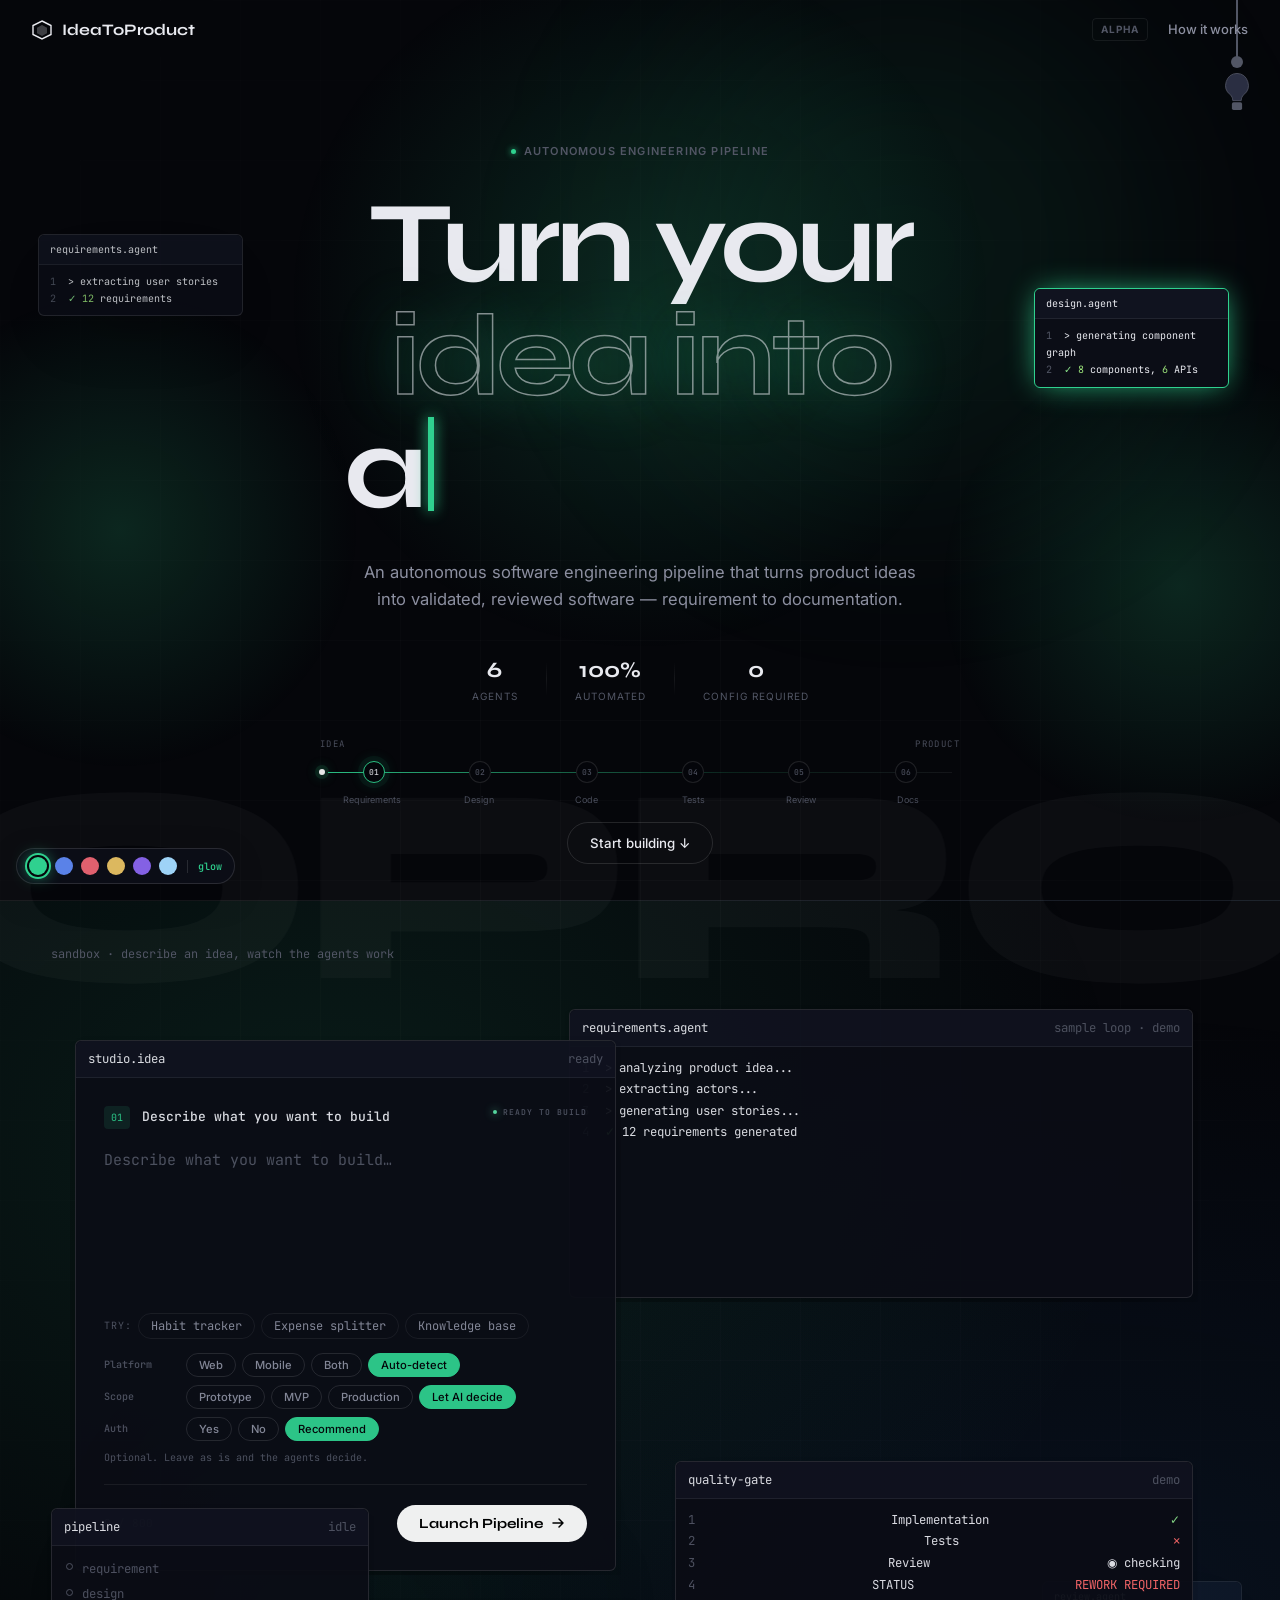
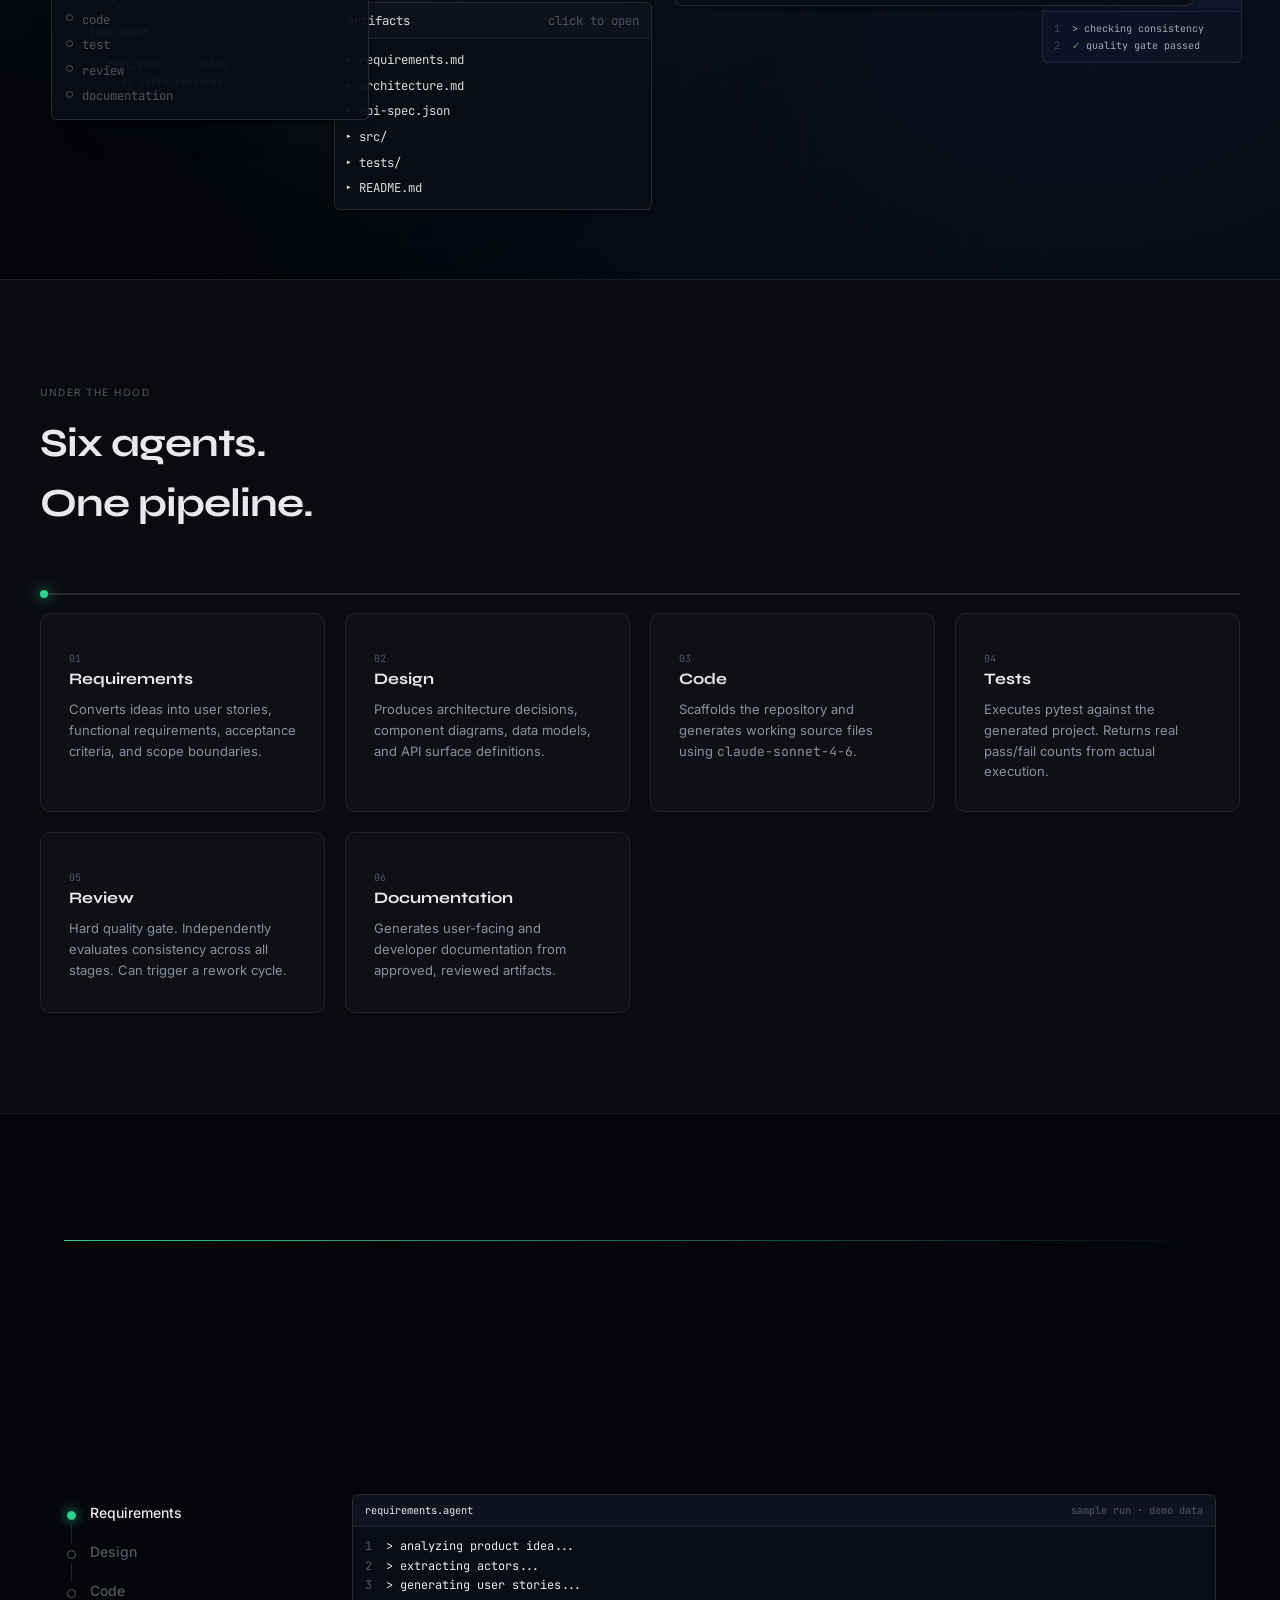
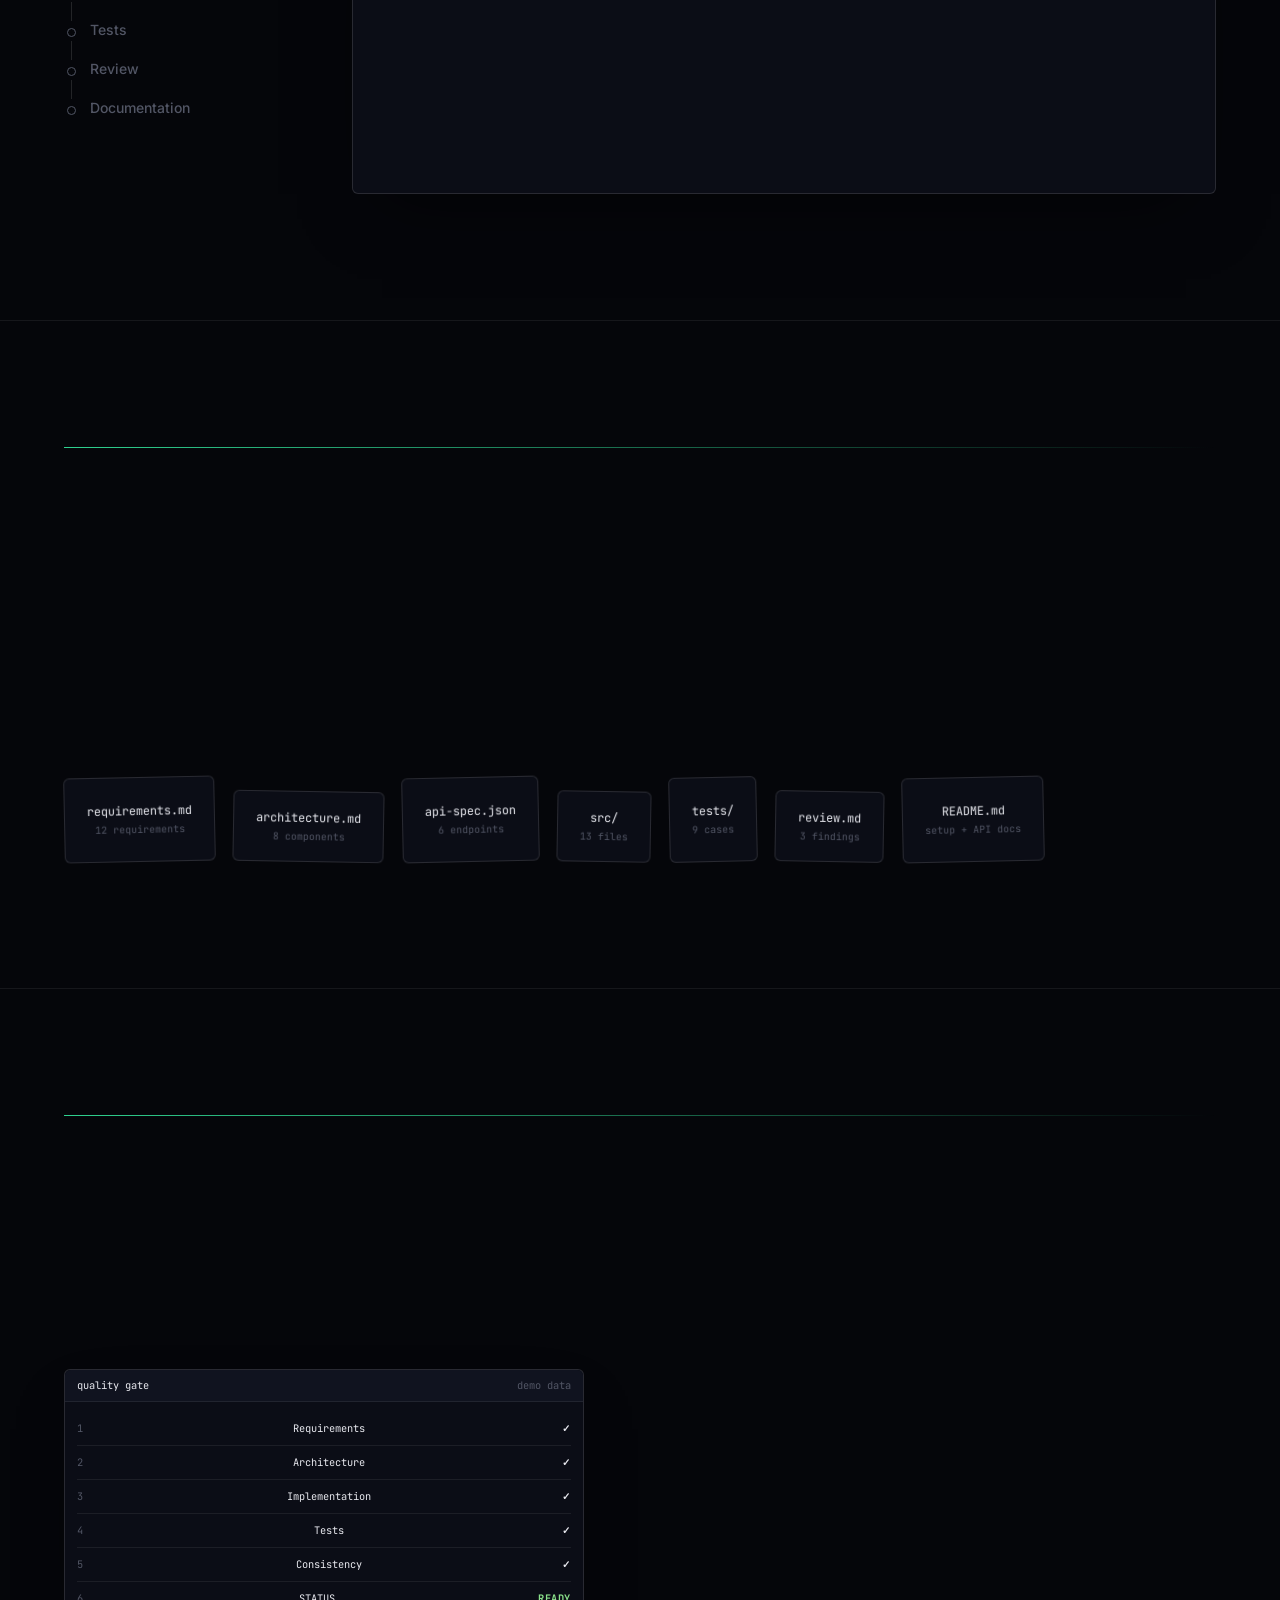
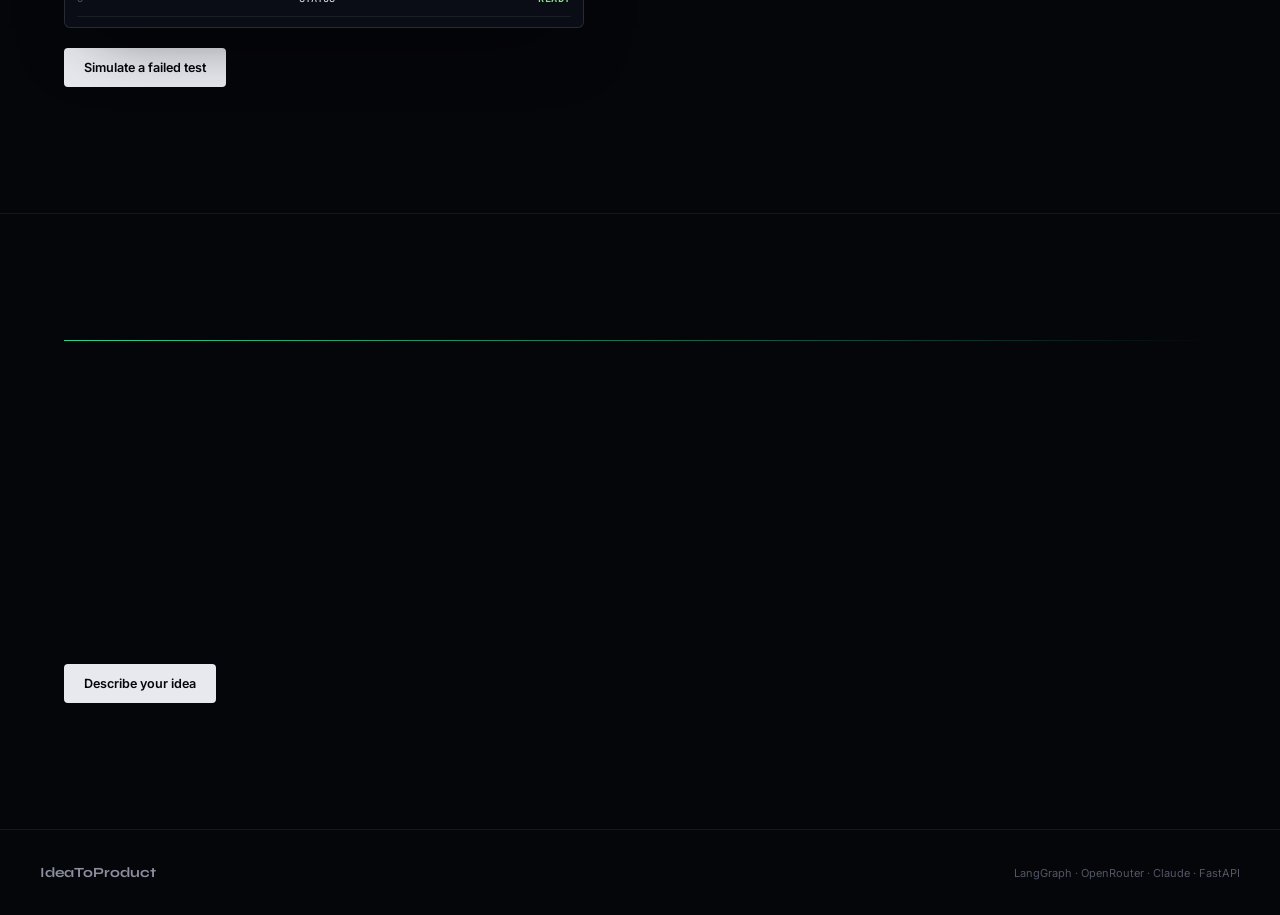
==== frontend/index.html @ 5b60481c "frontend connected with backend . changes in coding,testing agent" ====
<!DOCTYPE html>
<html lang="en">

<head>
  <meta charset="UTF-8" />
  <meta name="viewport" content="width=device-width, initial-scale=1.0" />
  <title>IdeaToProduct — AI Product Studio</title>
  <meta name="description"
    content="An autonomous software engineering pipeline that turns product ideas into validated, reviewed software." />
  <link rel="preconnect" href="https://fonts.googleapis.com" />
  <link rel="preconnect" href="https://fonts.gstatic.com" crossorigin />
  <link
    href="https://fonts.googleapis.com/css2?family=Syne:wght@400;600;700;800&family=Inter:wght@300;400;500;600&family=JetBrains+Mono:wght@400;500&display=swap"
    rel="stylesheet" />
  <link rel="stylesheet" href="style.css" />
  <script>try { document.documentElement.dataset.theme = localStorage.getItem("itp-theme") || "dark" } catch (e) { }</script>
</head>

<body>

  <!-- ═══════════════════════════════════════
     GLOBAL NAV
════════════════════════════════════════ -->
  <nav class="nav" id="mainNav">
    <div class="nav-inner">
      <a href="#" class="nav-logo" id="navLogo">
        <svg class="logo-hex" width="20" height="20" viewBox="0 0 20 20" fill="none">
          <polygon points="10,1 19,5.5 19,14.5 10,19 1,14.5 1,5.5" stroke="currentColor" stroke-width="1.4"
            fill="none" />
          <polygon points="10,5 15,7.8 15,13.2 10,16 5,13.2 5,7.8" fill="currentColor" opacity="0.25" />
        </svg>
        <span>IdeaToProduct</span>
      </a>
      <!-- landing nav -->
      <div class="nav-right" id="navLanding">
        <span class="nav-badge">Alpha</span>
        <a href="#how-it-works" class="nav-link">How it works</a>
      </div>
      <!-- studio nav (shown when in studio) -->
      <div class="nav-right nav-studio hidden" id="navStudio">
        <span class="studio-project-name" id="studioProjectName">—</span>
        <div class="pipeline-status-pill" id="navPipelineStatus">
          <span class="pill-dot"></span>
          <span class="pill-label" id="navPipelineLabel">Initializing</span>
        </div>
        <button class="ghost-btn-sm" onclick="exitStudio()">Exit</button>
      </div>
    </div>
  </nav>

  <!-- ═══════════════════════════════════════
     SCREEN: LANDING
════════════════════════════════════════ -->
  <section id="screenLanding" class="screen screen-landing">
    <div class="landing-bg-grid"></div>
    <div class="fx-ghost" aria-hidden="true">IDEATOPRODUCT</div>
    <div class="landing-orb landing-orb-a"></div>
    <div class="landing-orb landing-orb-b"></div>

    <div class="landing-body">
      <!-- Left -->
      <div class="landing-left" id="landingLeft">
        <p class="landing-eyebrow">
          <span class="eyebrow-dot"></span>
          Autonomous engineering pipeline
        </p>
        <h1 class="landing-heading">
          <span class="lh-line">Turn your</span>
          <span class="lh-line lh-outline">idea into</span>
          <span class="lh-line">a product.</span>
        </h1>
        <p class="landing-sub">An autonomous software engineering pipeline that turns product ideas into validated,
          reviewed software — requirement to documentation.</p>
        <div class="landing-stats">
          <div class="lst"><span class="lst-val">6</span><span class="lst-lbl">Agents</span></div>
          <div class="lst-div"></div>
          <div class="lst"><span class="lst-val">100%</span><span class="lst-lbl">Automated</span></div>
          <div class="lst-div"></div>
          <div class="lst"><span class="lst-val">0</span><span class="lst-lbl">Config required</span></div>
        </div>
        <div class="hero-pipeline" aria-label="Six agent pipeline">
          <div class="hero-pipeline-head"><span>IDEA</span><span>PRODUCT</span></div>
          <div class="hero-pipeline-track">
            <span class="hero-node active">01</span><span class="hero-node">02</span><span
              class="hero-node">03</span><span class="hero-node">04</span><span class="hero-node">05</span><span
              class="hero-node">06</span>
            <span class="hero-signal"></span>
          </div>
          <div class="hero-pipeline-labels">
            <span>Requirements</span><span>Design</span><span>Code</span><span>Tests</span><span>Review</span><span>Docs</span>
          </div>
        </div>
      </div>

      <!-- Right: idea input -->
      <div class="landing-right" id="landingRight">
        <div class="idea-card" id="ideaCard">
          <div class="idea-card-scan"></div>
          <div class="ic-live-state"><span class="ic-live-dot"></span><span>READY TO BUILD</span></div>
          <div class="ic-header">
            <span class="ic-step">01</span>
            <span class="ic-title">Describe what you want to build</span>
          </div>
          <div class="ic-textarea-wrap">
            <textarea id="ideaInput" class="ic-textarea" placeholder="Describe what you want to build…" maxlength="800"
              rows="5"></textarea>
            <div class="ic-underline" id="icUnderline"></div>
          </div>
          <div class="ic-examples">
            <span class="ic-ex-label">Try:</span>
            <button class="ic-chip" onclick="fillIdea(this)"
              data-idea="A minimalist habit tracker where users set daily goals, check them off, and build streaks. Reset at midnight, weekly email summary on Sunday.">Habit
              tracker</button>
            <button class="ic-chip" onclick="fillIdea(this)"
              data-idea="An expense splitter for groups of friends. Log shared expenses, split by equal share or percentage, track who owes what, and settle debts.">Expense
              splitter</button>
            <button class="ic-chip" onclick="fillIdea(this)"
              data-idea="A team knowledge base with markdown editing, tag-based search, version history, and export to PDF. No login required for read access.">Knowledge
              base</button>
          </div>
          <!-- Interpreting panel (shown while typing) -->
          <div class="ic-interpret" id="icInterpret" style="display:none">
            <div class="ici-label">Interpreting idea</div>
            <div class="ici-rows">
              <div class="ici-row"><span class="ici-key">Product type</span><span class="ici-val" id="iciType">—</span>
              </div>
              <div class="ici-row"><span class="ici-key">Core workflow</span><span class="ici-val"
                  id="iciWorkflow">—</span></div>
              <div class="ici-row"><span class="ici-key">Features detected</span><span class="ici-val"
                  id="iciFeatures">—</span></div>
            </div>
          </div>
          <div class="ic-footer">
            <span class="ic-char-count"><span id="charCount">0</span><span class="ic-char-max"> / 800</span></span>
            <button class="cta-btn" id="launchBtn" onclick="launchPipeline()">
              <span id="launchBtnLabel">Launch Pipeline</span>
              <svg width="14" height="14" viewBox="0 0 14 14" fill="none">
                <path d="M2 7h10M8 3l4 4-4 4" stroke="currentColor" stroke-width="1.5" stroke-linecap="round"
                  stroke-linejoin="round" />
              </svg>
            </button>
          </div>
        </div>
      </div>
    </div>
  </section>

  <!-- ═══════════════════════════════════════
     SCREEN: STUDIO (workspace)
════════════════════════════════════════ -->
  <section id="screenStudio" class="screen screen-studio hidden">

    <!-- Sidebar -->
    <aside class="studio-sidebar" id="studioSidebar">

      <!-- Project -->
      <div class="sb-project">
        <div class="sb-proj-name" id="sbProjName">—</div>
        <div class="sb-proj-status" id="sbProjStatus">
          <span class="status-dot" id="sbStatusDot"></span>
          <span id="sbStatusLabel">Initializing</span>
        </div>
      </div>

      <!-- Pipeline stage list -->
      <div class="sb-section-label">Pipeline</div>
      <nav class="sb-nav" id="sbNav">
        <button class="sb-item active" data-view="overview" onclick="switchView('overview')">
          <svg class="sb-icon" viewBox="0 0 16 16" fill="none">
            <rect x="2" y="2" width="5" height="5" rx="1" stroke="currentColor" stroke-width="1.2" />
            <rect x="9" y="2" width="5" height="5" rx="1" stroke="currentColor" stroke-width="1.2" />
            <rect x="2" y="9" width="5" height="5" rx="1" stroke="currentColor" stroke-width="1.2" />
            <rect x="9" y="9" width="5" height="5" rx="1" stroke="currentColor" stroke-width="1.2" />
          </svg>
          Overview
        </button>
        <div class="sb-pipeline-stages" id="sbPipelineStages">
          <!-- Injected by JS -->
        </div>
      </nav>

      <div class="sb-section-label">Project</div>
      <nav class="sb-nav">
        <button class="sb-item" data-view="artifacts" onclick="switchView('artifacts')">
          <svg class="sb-icon" viewBox="0 0 16 16" fill="none">
            <path d="M3 2h7l4 4v9H3V2z" stroke="currentColor" stroke-width="1.2" />
            <path d="M10 2v4h4" stroke="currentColor" stroke-width="1.2" stroke-linecap="round" />
          </svg>
          Artifacts
        </button>
        <button class="sb-item" data-view="memory" onclick="switchView('memory')">
          <svg class="sb-icon" viewBox="0 0 16 16" fill="none">
            <circle cx="8" cy="8" r="6" stroke="currentColor" stroke-width="1.2" />
            <path d="M8 5v3.5l2.5 2.5" stroke="currentColor" stroke-width="1.2" stroke-linecap="round" />
          </svg>
          Memory
        </button>
      </nav>

      <!-- Activity -->
      <div class="sb-section-label sb-activity-label">
        Activity
        <span class="sb-activity-count" id="sbActivityCount">0</span>
      </div>
      <div class="sb-activity-feed" id="sbActivityFeed">
        <!-- Injected by JS -->
      </div>
    </aside>

    <!-- Main content -->
    <main class="studio-main" id="studioMain">
      <!-- Views injected by JS -->
      <div id="view-overview" class="studio-view"></div>
      <div id="view-requirement" class="studio-view hidden"></div>
      <div id="view-design" class="studio-view hidden"></div>
      <div id="view-code" class="studio-view hidden"></div>
      <div id="view-test" class="studio-view hidden"></div>
      <div id="view-review" class="studio-view hidden"></div>
      <div id="view-documentation" class="studio-view hidden"></div>
      <div id="view-artifacts" class="studio-view hidden"></div>
      <div id="view-memory" class="studio-view hidden"></div>
    </main>
  </section>

  <!-- ═══════════════════════════════════════
     SECTION: HOW IT WORKS
════════════════════════════════════════ -->
  <section class="hiw-section" id="how-it-works">
    <div class="hiw-inner">
      <div class="hiw-hd">
        <span class="hiw-eyebrow">Under the hood</span>
        <h2 class="hiw-title">Six agents.<br>One pipeline.</h2>
      </div>
      <div class="hiw-grid">
        <div class="hiw-card" data-agent="requirements">
          <span class="hiw-num">01</span>
          <h3>Requirements</h3>
          <p class="hiw-default">Converts ideas into user stories, functional requirements, acceptance criteria, and
            scope boundaries.</p>
          <div class="hiw-detail">
            <div class="hiw-ipo"><span class="ipo-tag in">INPUT</span><span>Raw product idea</span></div>
            <div class="hiw-ipo"><span class="ipo-tag proc">PROCESS</span><span>User stories · Scope · Acceptance
                criteria</span></div>
            <div class="hiw-ipo"><span class="ipo-tag out">OUTPUT</span><span>Requirements artifact</span></div>
          </div>
        </div>
        <div class="hiw-card" data-agent="design">
          <span class="hiw-num">02</span>
          <h3>Design</h3>
          <p class="hiw-default">Produces architecture decisions, component diagrams, data models, and API surface
            definitions.</p>
          <div class="hiw-detail">
            <div class="hiw-ipo"><span class="ipo-tag in">INPUT</span><span>Requirements</span></div>
            <div class="hiw-ipo"><span class="ipo-tag proc">PROCESS</span><span>Architecture · Components · APIs · Data
                models</span></div>
            <div class="hiw-ipo"><span class="ipo-tag out">OUTPUT</span><span>Design artifact</span></div>
          </div>
        </div>
        <div class="hiw-card" data-agent="code">
          <span class="hiw-num">03</span>
          <h3>Code</h3>
          <p class="hiw-default">Scaffolds the repository and generates working source files using <span
              class="mono">claude-sonnet-4-6</span>.</p>
          <div class="hiw-detail">
            <div class="hiw-ipo"><span class="ipo-tag in">INPUT</span><span>Design artifact</span></div>
            <div class="hiw-ipo"><span class="ipo-tag proc">PROCESS</span><span>Repository scaffold · Source files ·
                Dependencies</span></div>
            <div class="hiw-ipo"><span class="ipo-tag out">OUTPUT</span><span>Working project on disk</span></div>
          </div>
        </div>
        <div class="hiw-card" data-agent="tests">
          <span class="hiw-num">04</span>
          <h3>Tests</h3>
          <p class="hiw-default">Executes pytest against the generated project. Returns real pass/fail counts from
            actual execution.</p>
          <div class="hiw-detail">
            <div class="hiw-ipo"><span class="ipo-tag in">INPUT</span><span>Generated project</span></div>
            <div class="hiw-ipo"><span class="ipo-tag proc">PROCESS</span><span>pytest execution · Coverage · Error
                capture</span></div>
            <div class="hiw-ipo"><span class="ipo-tag out">OUTPUT</span><span>Pass / Fail / Error counts</span></div>
          </div>
        </div>
        <div class="hiw-card" data-agent="review">
          <span class="hiw-num">05</span>
          <h3>Review</h3>
          <p class="hiw-default">Hard quality gate. Independently evaluates consistency across all stages. Can trigger a
            rework cycle.</p>
          <div class="hiw-detail">
            <div class="hiw-ipo"><span class="ipo-tag in">INPUT</span><span>All prior artifacts</span></div>
            <div class="hiw-ipo"><span class="ipo-tag proc">PROCESS</span><span>Cross-stage consistency · Security ·
                Quality</span></div>
            <div class="hiw-ipo"><span class="ipo-tag out">OUTPUT</span><span>Approved or rework required</span></div>
          </div>
        </div>
        <div class="hiw-card" data-agent="docs">
          <span class="hiw-num">06</span>
          <h3>Documentation</h3>
          <p class="hiw-default">Generates user-facing and developer documentation from approved, reviewed artifacts.
          </p>
          <div class="hiw-detail">
            <div class="hiw-ipo"><span class="ipo-tag in">INPUT</span><span>Approved artifacts</span></div>
            <div class="hiw-ipo"><span class="ipo-tag proc">PROCESS</span><span>README · API docs · Architecture ·
                Setup</span></div>
            <div class="hiw-ipo"><span class="ipo-tag out">OUTPUT</span><span>Documentation artifact</span></div>
          </div>
        </div>
      </div>
    </div>
  </section>

  <!-- FOOTER -->
  <footer class="site-footer">
    <div class="footer-inner">
      <span class="footer-logo">IdeaToProduct</span>
      <span class="footer-credits">LangGraph · OpenRouter · Claude · FastAPI</span>
    </div>
  </footer>

  <!-- Clarification overlay -->
  <div class="overlay hidden" id="clarifyOverlay">
    <div class="clarify-modal">
      <div class="cm-badge">
        <svg width="12" height="12" viewBox="0 0 12 12" fill="none">
          <circle cx="6" cy="6" r="5" stroke="currentColor" stroke-width="1.2" />
          <path d="M6 3.5v3M6 8v.5" stroke="currentColor" stroke-width="1.2" stroke-linecap="round" />
        </svg>
        Clarification needed
      </div>
      <h2 class="cm-title">Help the agent understand your idea</h2>
      <p class="cm-sub">Answer in as much detail as you'd like. More context produces better output.</p>
      <div class="cm-questions" id="cmQuestions"></div>
      <div class="cm-actions">
        <button class="cta-btn" onclick="submitClarification()">
          <span>Continue pipeline</span>
          <svg width="14" height="14" viewBox="0 0 14 14" fill="none">
            <path d="M2 7h10M8 3l4 4-4 4" stroke="currentColor" stroke-width="1.5" stroke-linecap="round"
              stroke-linejoin="round" />
          </svg>
        </button>
      </div>
    </div>
  </div>

  <script src="mock-data.js"></script>
  <script src="app.js"></script>
</body>

</html>
---- frontend/style.css ----
/* ═══════════════════════════════════════════════════
   IdeaToProduct — Design System
   Serious AI engineering workspace.
   Human-designed. Restrained. Functional.
═══════════════════════════════════════════════════ */
@charset "UTF-8";

/* ── Tokens ───────────────────────────────────── */
:root {
  --bg: #05060a;
  --bg-1: #0a0b10;
  --bg-2: #0f1016;
  --bg-3: #14151c;
  --bg-4: #1a1b23;

  --border: rgba(255, 255, 255, 0.07);
  --border-md: rgba(255, 255, 255, 0.12);
  --border-hi: rgba(255, 255, 255, 0.2);

  --text: #e8e9ef;
  --text-dim: #8c8fa0;
  --text-muted: #525665;

  --accent: #2fd18f;
  --accent-dim: rgba(var(--accent-rgb), 0.12);
  --accent-glow: rgba(var(--accent-rgb), 0.25);

  --green: #3acf9e;
  --green-dim: rgba(58, 207, 158, 0.1);
  --red: #e05555;
  --red-dim: rgba(224, 85, 85, 0.1);
  --amber: #e0a455;
  --amber-dim: rgba(224, 164, 85, 0.1);

  --radius: 10px;
  --radius-sm: 6px;
  --nav-h: 60px;
  --sb-w: 240px;

  --font: 'Inter', system-ui, sans-serif;
  --font-disp: 'Syne', sans-serif;
  --font-mono: 'JetBrains Mono', monospace;

  /* Motion — respects user preference */
  --dur: 0.18s;
  --ease: cubic-bezier(0.16, 1, 0.3, 1);
}

@media (prefers-reduced-motion: reduce) {
  :root {
    --dur: 0.01s;
  }

  *,
  *::before,
  *::after {
    animation-duration: 0.01ms !important;
    transition-duration: 0.01ms !important;
  }
}

/* ── Reset ──────────────────────────────────── */
*,
*::before,
*::after {
  box-sizing: border-box;
  margin: 0;
  padding: 0;
}

html {
  font-family: var(--font);
  font-size: 14px;
  line-height: 1.5;
  background: var(--bg);
  color: var(--text);
  overflow-x: hidden;
}

body {
  min-height: 100vh;
}

button {
  font-family: inherit;
  cursor: pointer;
}

textarea,
input {
  font-family: inherit;
}

::selection {
  background: var(--accent);
  color: #fff;
}

/* ── Utilities ──────────────────────────────── */
.hidden {
  display: none !important;
}

.mono {
  font-family: var(--font-mono);
}

.tag-green {
  color: var(--green);
}

.tag-red {
  color: var(--red);
}

.tag-amber {
  color: var(--amber);
}

.tag-muted {
  color: var(--text-muted);
}

/* Focus visible (accessibility) */
:focus-visible {
  outline: 2px solid var(--accent);
  outline-offset: 2px;
}

/* ── Nav ───────────────────────────────────── */
.nav {
  position: fixed;
  top: 0;
  left: 0;
  right: 0;
  height: var(--nav-h);
  display: flex;
  align-items: center;
  z-index: 200;
  border-bottom: 1px solid transparent;
  transition: background var(--dur) var(--ease), border-color var(--dur);
}

.nav.scrolled {
  background: rgba(5, 6, 10, 0.85);
  backdrop-filter: blur(16px);
  -webkit-backdrop-filter: blur(16px);
  border-bottom-color: var(--border);
}

.nav-inner {
  width: 100%;
  max-width: 1400px;
  margin: 0 auto;
  padding: 0 32px;
  display: flex;
  justify-content: space-between;
  align-items: center;
}

.nav-logo {
  display: flex;
  align-items: center;
  gap: 10px;
  text-decoration: none;
  color: var(--text);
  font-family: var(--font-disp);
  font-weight: 700;
  font-size: 16px;
}

.logo-hex {
  color: var(--text);
  flex-shrink: 0;
}

.nav-right {
  display: flex;
  align-items: center;
  gap: 20px;
}

.nav-badge {
  font-size: 10px;
  font-weight: 700;
  text-transform: uppercase;
  letter-spacing: 1px;
  padding: 3px 8px;
  border-radius: 4px;
  border: 1px solid var(--border);
  color: var(--text-muted);
}

.nav-link {
  color: var(--text-dim);
  text-decoration: none;
  font-size: 13px;
  font-weight: 500;
  transition: color var(--dur);
}

.nav-link:hover {
  color: var(--text);
}

.studio-project-name {
  font-size: 13px;
  font-weight: 600;
  color: var(--text-dim);
}

.pipeline-status-pill {
  display: flex;
  align-items: center;
  gap: 7px;
  padding: 4px 12px;
  border-radius: 100px;
  border: 1px solid var(--border);
  font-size: 12px;
  font-weight: 500;
}

.pill-dot {
  width: 6px;
  height: 6px;
  border-radius: 50%;
  background: var(--green);
  animation: blink 2s infinite;
}

@keyframes blink {

  0%,
  100% {
    opacity: 1
  }

  50% {
    opacity: 0.4
  }
}

/* ── Shared Buttons ─────────────────────────── */
.cta-btn {
  display: inline-flex;
  align-items: center;
  gap: 8px;
  background: #fff;
  color: #000;
  border: none;
  border-radius: 100px;
  padding: 10px 22px;
  font-family: var(--font-disp);
  font-weight: 700;
  font-size: 14px;
  transition: background var(--dur), transform var(--dur), box-shadow var(--dur);
}

.cta-btn:hover {
  background: #e8e8e8;
  transform: translateY(-1px);
  box-shadow: 0 6px 20px rgba(255, 255, 255, 0.1);
}

.cta-btn:active {
  transform: none;
}

.cta-btn:disabled {
  opacity: 0.45;
  cursor: not-allowed;
  transform: none;
}

.ghost-btn-sm {
  background: transparent;
  color: var(--text-dim);
  border: 1px solid var(--border);
  border-radius: var(--radius-sm);
  padding: 5px 14px;
  font-size: 12px;
  font-weight: 500;
  transition: color var(--dur), border-color var(--dur);
}

.ghost-btn-sm:hover {
  color: var(--text);
  border-color: var(--border-md);
}

/* ── Screen Base ────────────────────────────── */
.screen {
  min-height: 100vh;
  position: relative;
}

/* ═══════════════════════════════════════════════
   LANDING
════════════════════════════════════════════════ */
.screen-landing {
  padding-top: var(--nav-h);
  display: flex;
  flex-direction: column;
  justify-content: center;
  overflow: hidden;
}

.landing-bg-grid {
  position: absolute;
  inset: 0;
  background-image:
    linear-gradient(to right, rgba(255, 255, 255, 0.025) 1px, transparent 1px),
    linear-gradient(to bottom, rgba(255, 255, 255, 0.025) 1px, transparent 1px);
  background-size: 80px 80px;
  mask-image: radial-gradient(ellipse 80% 80% at 50% 50%, black 0%, transparent 100%);
  -webkit-mask-image: radial-gradient(ellipse 80% 80% at 50% 50%, black 0%, transparent 100%);
  pointer-events: none;
}

.landing-orb {
  position: absolute;
  border-radius: 50%;
  filter: blur(100px);
  pointer-events: none;
}

.landing-orb-a {
  width: 500px;
  height: 500px;
  background: rgba(var(--accent-rgb), 0.09);
  top: 0;
  right: 10%;
}

.landing-orb-b {
  width: 300px;
  height: 300px;
  background: rgba(58, 207, 158, 0.05);
  bottom: 100px;
  left: 15%;
}

.landing-body {
  position: relative;
  z-index: 10;
  width: 100%;
  max-width: 1200px;
  margin: 0 auto;
  padding: 80px 40px 120px;
  display: grid;
  grid-template-columns: 1fr 1fr;
  gap: 80px;
  align-items: center;
}

/* Left */
.landing-eyebrow {
  display: inline-flex;
  align-items: center;
  gap: 8px;
  font-size: 11px;
  font-weight: 600;
  text-transform: uppercase;
  letter-spacing: 1.2px;
  color: var(--text-muted);
  margin-bottom: 28px;
}

.eyebrow-dot {
  width: 5px;
  height: 5px;
  border-radius: 50%;
  background: var(--accent);
  box-shadow: 0 0 6px var(--accent);
}

.landing-heading {
  font-family: var(--font-disp);
  font-size: clamp(46px, 5.5vw, 70px);
  line-height: 1.05;
  letter-spacing: -2px;
  font-weight: 700;
  margin-bottom: 24px;
}

.lh-line {
  display: block;
}

.lh-outline {
  -webkit-text-stroke: 1px rgba(255, 255, 255, 0.5);
  color: transparent;
}

.landing-sub {
  font-size: 15px;
  color: var(--text-dim);
  line-height: 1.65;
  max-width: 440px;
  margin-bottom: 40px;
}

.landing-stats {
  display: flex;
  align-items: center;
  gap: 28px;
}

.lst-div {
  width: 1px;
  height: 36px;
  background: linear-gradient(to bottom, transparent, var(--border), transparent);
}

.lst {
  display: flex;
  flex-direction: column;
  gap: 2px;
}

.lst-val {
  font-family: var(--font-disp);
  font-size: 22px;
  font-weight: 700;
}

.lst-lbl {
  font-size: 10px;
  text-transform: uppercase;
  letter-spacing: 1px;
  color: var(--text-muted);
}

/* Right: Idea Card */
.idea-card {
  background: var(--bg-2);
  border: 1px solid var(--border-md);
  border-radius: var(--radius);
  padding: 28px;
  box-shadow: 0 20px 60px -10px rgba(0, 0, 0, 0.6);
  transition: border-color var(--dur);
}

.idea-card:focus-within {
  border-color: var(--border-hi);
}

.ic-header {
  display: flex;
  align-items: center;
  gap: 12px;
  margin-bottom: 20px;
}

.ic-step {
  font-family: var(--font-mono);
  font-size: 10px;
  color: var(--accent);
  background: var(--accent-dim);
  padding: 3px 7px;
  border-radius: 4px;
}

.ic-title {
  font-size: 13px;
  font-weight: 500;
}

.ic-textarea-wrap {
  position: relative;
}

.ic-textarea {
  width: 100%;
  min-height: 140px;
  background: transparent;
  border: none;
  resize: none;
  color: var(--text);
  font-size: 15px;
  line-height: 1.55;
  outline: none;
}

.ic-textarea::placeholder {
  color: var(--text-muted);
}

.ic-underline {
  height: 1px;
  background: linear-gradient(90deg, var(--accent), transparent);
  width: 0;
  transition: width 0.4s var(--ease);
}

.idea-card:focus-within .ic-underline {
  width: 100%;
}

.ic-examples {
  display: flex;
  flex-wrap: wrap;
  gap: 6px;
  align-items: center;
  margin-top: 16px;
}

.ic-ex-label {
  font-size: 10px;
  text-transform: uppercase;
  letter-spacing: 1px;
  color: var(--text-muted);
}

.ic-chip {
  background: transparent;
  border: 1px solid var(--border);
  color: var(--text-dim);
  font-size: 12px;
  padding: 4px 12px;
  border-radius: 100px;
  transition: border-color var(--dur), color var(--dur);
}

.ic-chip:hover {
  border-color: var(--border-md);
  color: var(--text);
}

.ic-footer {
  display: flex;
  justify-content: space-between;
  align-items: center;
  margin-top: 20px;
  padding-top: 20px;
  border-top: 1px solid var(--border);
}

.ic-char-count {
  font-family: var(--font-mono);
  font-size: 11px;
  color: var(--text-muted);
}

.ic-char-max {
  color: var(--text-muted);
  opacity: 0.6;
}

/* ═══════════════════════════════════════════════
   STUDIO WORKSPACE
════════════════════════════════════════════════ */
.screen-studio {
  display: grid;
  grid-template-columns: var(--sb-w) 1fr;
  padding-top: var(--nav-h);
  min-height: 100vh;
}

/* ── Sidebar ──────────────────────────────── */
.studio-sidebar {
  position: fixed;
  top: var(--nav-h);
  bottom: 0;
  left: 0;
  width: var(--sb-w);
  background: var(--bg-1);
  border-right: 1px solid var(--border);
  display: flex;
  flex-direction: column;
  overflow-y: auto;
  overflow-x: hidden;
  scrollbar-width: thin;
  scrollbar-color: var(--border) transparent;
  z-index: 100;
}

.sb-project {
  padding: 24px 20px 20px;
  border-bottom: 1px solid var(--border);
}

.sb-proj-name {
  font-family: var(--font-disp);
  font-size: 16px;
  font-weight: 700;
  margin-bottom: 6px;
}

.sb-proj-status {
  display: flex;
  align-items: center;
  gap: 7px;
  font-size: 12px;
  color: var(--text-dim);
}

.status-dot {
  width: 6px;
  height: 6px;
  border-radius: 50%;
  background: var(--text-muted);
}

.status-dot.running {
  background: var(--green);
  box-shadow: 0 0 8px var(--green);
  animation: blink 2s infinite;
}

.status-dot.done {
  background: var(--green);
}

.status-dot.error {
  background: var(--red);
}

.sb-section-label {
  padding: 20px 20px 6px;
  font-size: 10px;
  font-weight: 700;
  text-transform: uppercase;
  letter-spacing: 1px;
  color: var(--text-muted);
  display: flex;
  align-items: center;
  justify-content: space-between;
}

.sb-activity-count {
  background: var(--bg-3);
  color: var(--text-dim);
  font-size: 10px;
  font-weight: 700;
  padding: 1px 6px;
  border-radius: 100px;
}

.sb-nav {
  display: flex;
  flex-direction: column;
  padding: 0 8px;
}

.sb-item {
  display: flex;
  align-items: center;
  gap: 10px;
  background: transparent;
  border: none;
  color: var(--text-dim);
  padding: 8px 12px;
  border-radius: var(--radius-sm);
  font-size: 13px;
  font-weight: 500;
  text-align: left;
  width: 100%;
  transition: background var(--dur), color var(--dur);
}

.sb-item:hover {
  background: var(--bg-3);
  color: var(--text);
}

.sb-item.active {
  background: var(--accent-dim);
  color: var(--text);
}

.sb-icon {
  width: 14px;
  height: 14px;
  flex-shrink: 0;
  color: currentColor;
}

/* Pipeline stages in sidebar */
.sb-pipeline-stages {
  display: flex;
  flex-direction: column;
  padding: 4px 0;
}

.sb-stage-item {
  display: flex;
  align-items: center;
  gap: 10px;
  padding: 8px 12px;
  border-radius: var(--radius-sm);
  background: transparent;
  border: none;
  font-size: 13px;
  font-weight: 500;
  color: var(--text-muted);
  text-align: left;
  width: 100%;
  cursor: pointer;
  transition: background var(--dur), color var(--dur);
}

.sb-stage-item:hover {
  background: var(--bg-3);
  color: var(--text);
}

.sb-stage-item.active {
  background: var(--accent-dim);
  color: var(--text);
}

.sb-stage-dot {
  width: 8px;
  height: 8px;
  border-radius: 50;
  flex-shrink: 0;
  border: 1.5px solid var(--text-muted);
}

.sb-stage-item.done .sb-stage-dot {
  border-color: var(--green);
  background: var(--green);
}

.sb-stage-item.running .sb-stage-dot {
  border-color: var(--accent);
  background: var(--accent);
  box-shadow: 0 0 6px var(--accent);
  animation: blink 1.5s infinite;
}

.sb-stage-item.failed .sb-stage-dot {
  border-color: var(--red);
  background: var(--red);
}

/* Activity feed */
.sb-activity-feed {
  flex: 1;
  padding: 4px 8px 24px;
  display: flex;
  flex-direction: column;
  gap: 2px;
  overflow-y: auto;
}

.act-item {
  padding: 8px 12px;
  border-radius: var(--radius-sm);
}

.act-time {
  font-family: var(--font-mono);
  font-size: 10px;
  color: var(--text-muted);
}

.act-agent {
  font-size: 12px;
  font-weight: 600;
  margin: 2px 0;
}

.act-detail {
  font-size: 11px;
  color: var(--text-dim);
  line-height: 1.4;
}

/* ── Studio Main ────────────────────────── */
.studio-main {
  margin-left: var(--sb-w);
  min-height: calc(100vh - var(--nav-h));
  overflow-y: auto;
}

.studio-view {
  padding: 48px 48px 80px;
  max-width: 1000px;
}

/* ── View Header ────────────────────────── */
.view-hd {
  margin-bottom: 40px;
}

.view-breadcrumb {
  font-size: 11px;
  text-transform: uppercase;
  letter-spacing: 1px;
  color: var(--text-muted);
  margin-bottom: 10px;
}

.view-title {
  font-family: var(--font-disp);
  font-size: 28px;
  font-weight: 700;
  letter-spacing: -0.5px;
  margin-bottom: 6px;
}

.view-sub {
  font-size: 14px;
  color: var(--text-dim);
}

/* ── Sections ──────────────────────────── */
.sec {
  margin-bottom: 48px;
}

.sec:last-child {
  margin-bottom: 0;
}

.sec-title {
  font-size: 11px;
  font-weight: 700;
  text-transform: uppercase;
  letter-spacing: 1.2px;
  color: var(--text-muted);
  padding-bottom: 12px;
  margin-bottom: 16px;
  border-bottom: 1px solid var(--border);
}

/* ── Artifact status badge ──────────────── */
.artifact-badge {
  display: inline-flex;
  align-items: center;
  gap: 6px;
  padding: 3px 10px;
  border-radius: 100px;
  font-size: 11px;
  font-weight: 600;
  border: 1px solid;
}

.badge-done {
  background: var(--green-dim);
  color: var(--green);
  border-color: rgba(58, 207, 158, 0.2);
}

.badge-run {
  background: var(--accent-dim);
  color: var(--accent);
  border-color: rgba(var(--accent-rgb), 0.2);
}

.badge-queue {
  background: var(--bg-3);
  color: var(--text-muted);
  border-color: var(--border);
}

.badge-warn {
  background: var(--amber-dim);
  color: var(--amber);
  border-color: rgba(224, 164, 85, 0.2);
}

.badge-fail {
  background: var(--red-dim);
  color: var(--red);
  border-color: rgba(224, 85, 85, 0.2);
}

/* ── Overview View ──────────────────────── */
.ov-grid {
  display: grid;
  grid-template-columns: 1fr 1fr;
  gap: 24px;
  margin-bottom: 40px;
}

.ov-card {
  background: var(--bg-2);
  border: 1px solid var(--border);
  border-radius: var(--radius);
  padding: 24px;
}

.ov-card-label {
  font-size: 10px;
  text-transform: uppercase;
  letter-spacing: 1px;
  color: var(--text-muted);
  margin-bottom: 8px;
}

.ov-card-val {
  font-family: var(--font-disp);
  font-size: 32px;
  font-weight: 700;
}

.ov-card-sub {
  font-size: 12px;
  color: var(--text-dim);
  margin-top: 4px;
}

.pipeline-flow {
  display: flex;
  flex-direction: column;
  gap: 0;
}

.pf-stage {
  display: flex;
  align-items: stretch;
  gap: 0;
  position: relative;
}

.pf-track {
  display: flex;
  flex-direction: column;
  align-items: center;
  width: 32px;
  flex-shrink: 0;
}

.pf-dot {
  width: 12px;
  height: 12px;
  border-radius: 50%;
  border: 2px solid var(--border-md);
  background: var(--bg-3);
  flex-shrink: 0;
  transition: all var(--dur);
}

.pf-stage.done .pf-dot {
  border-color: var(--green);
  background: var(--green);
}

.pf-stage.running .pf-dot {
  border-color: var(--accent);
  background: var(--accent);
  box-shadow: 0 0 8px var(--accent);
  animation: blink 1.5s infinite;
}

.pf-stage.failed .pf-dot {
  border-color: var(--red);
  background: var(--red);
}

.pf-line {
  flex: 1;
  width: 1px;
  background: var(--border);
  min-height: 20px;
}

.pf-stage.done .pf-line {
  background: rgba(58, 207, 158, 0.3);
}

.pf-stage:last-child .pf-line {
  display: none;
}

.pf-content {
  display: flex;
  justify-content: space-between;
  align-items: flex-start;
  flex: 1;
  padding: 0 0 20px 16px;
}

.pf-name {
  font-size: 14px;
  font-weight: 600;
  margin-bottom: 4px;
}

.pf-meta {
  font-size: 12px;
  color: var(--text-muted);
}

.pf-time {
  font-family: var(--font-mono);
  font-size: 11px;
  color: var(--text-muted);
}

/* ── Requirements View ──────────────────── */
.req-block {
  margin-bottom: 40px;
}

.req-story {
  background: var(--bg-2);
  border: 1px solid var(--border);
  border-radius: var(--radius);
  padding: 24px;
  margin-bottom: 12px;
  transition: border-color var(--dur);
}

.req-story:hover {
  border-color: var(--border-md);
}

.req-story-id {
  font-family: var(--font-mono);
  font-size: 10px;
  color: var(--accent);
  margin-bottom: 8px;
}

.req-story-body {
  font-size: 14px;
  line-height: 1.6;
  color: var(--text-dim);
  margin-bottom: 12px;
}

.req-story-body strong {
  color: var(--text);
}

.req-ac-list {
  list-style: none;
  display: flex;
  flex-direction: column;
  gap: 6px;
}

.req-ac-list li {
  font-size: 12px;
  color: var(--text-dim);
  padding-left: 16px;
  position: relative;
}

.req-ac-list li::before {
  content: '✓';
  position: absolute;
  left: 0;
  color: var(--green);
  font-weight: 700;
}

.req-list {
  list-style: none;
  display: flex;
  flex-direction: column;
  gap: 10px;
}

.req-list li {
  display: flex;
  gap: 12px;
  font-size: 14px;
  color: var(--text-dim);
  padding: 10px 0;
  border-bottom: 1px solid var(--border);
  line-height: 1.5;
}

.req-list li .req-id {
  font-family: var(--font-mono);
  font-size: 10px;
  color: var(--text-muted);
  min-width: 60px;
  margin-top: 2px;
}

/* ── Design View ────────────────────────── */
.arch-diagram {
  background: var(--bg-2);
  border: 1px solid var(--border);
  border-radius: var(--radius);
  padding: 32px;
  font-family: var(--font-mono);
  font-size: 13px;
  color: var(--text-dim);
  white-space: pre;
  overflow-x: auto;
  margin-bottom: 24px;
}

.comp-table {
  width: 100%;
  border-collapse: collapse;
}

.comp-table th {
  text-align: left;
  font-size: 10px;
  text-transform: uppercase;
  letter-spacing: 1px;
  color: var(--text-muted);
  padding: 0 16px 10px;
  border-bottom: 1px solid var(--border);
}

.comp-table td {
  padding: 14px 16px;
  border-bottom: 1px solid var(--border);
  font-size: 13px;
  vertical-align: top;
}

.comp-table tr:hover td {
  background: var(--bg-2);
}

.comp-id {
  font-family: var(--font-mono);
  font-size: 11px;
  color: var(--accent);
}

.comp-deps {
  display: flex;
  flex-wrap: wrap;
  gap: 4px;
}

.comp-dep-tag {
  font-family: var(--font-mono);
  font-size: 10px;
  background: var(--bg-3);
  border: 1px solid var(--border);
  padding: 1px 6px;
  border-radius: 3px;
  color: var(--text-dim);
}

.decision-card {
  background: var(--bg-2);
  border: 1px solid var(--border);
  border-radius: var(--radius);
  padding: 20px 24px;
  margin-bottom: 12px;
}

.dec-id {
  font-family: var(--font-mono);
  font-size: 10px;
  color: var(--text-muted);
  margin-bottom: 8px;
}

.dec-decision {
  font-size: 14px;
  font-weight: 600;
  margin-bottom: 6px;
}

.dec-reason {
  font-size: 13px;
  color: var(--text-dim);
  line-height: 1.55;
}

.dec-impact {
  display: flex;
  gap: 6px;
  flex-wrap: wrap;
  margin-top: 10px;
}

/* ── Code View ──────────────────────────── */
.code-workspace {
  display: grid;
  grid-template-columns: 200px 1fr;
  background: var(--bg-2);
  border: 1px solid var(--border);
  border-radius: var(--radius);
  overflow: hidden;
  min-height: 400px;
}

.cw-tree {
  border-right: 1px solid var(--border);
  padding: 16px 0;
  background: var(--bg-1);
}

.cw-tree-title {
  font-size: 10px;
  text-transform: uppercase;
  letter-spacing: 1px;
  color: var(--text-muted);
  padding: 0 16px 10px;
}

.cw-file {
  display: flex;
  align-items: center;
  gap: 8px;
  padding: 6px 16px;
  font-family: var(--font-mono);
  font-size: 12px;
  color: var(--text-dim);
  cursor: pointer;
  transition: background var(--dur), color var(--dur);
}

.cw-file:hover {
  background: var(--bg-3);
  color: var(--text);
}

.cw-file.active {
  background: var(--accent-dim);
  color: var(--text);
}

.cw-file-dot {
  width: 5px;
  height: 5px;
  border-radius: 50%;
  background: var(--text-muted);
  flex-shrink: 0;
}

.cw-content {
  padding: 24px;
  font-family: var(--font-mono);
  font-size: 12px;
  color: var(--text-dim);
  line-height: 1.7;
  overflow-x: auto;
  white-space: pre;
}

/* ── Test View ──────────────────────────── */
.test-header {
  display: flex;
  justify-content: space-between;
  align-items: flex-start;
  margin-bottom: 32px;
}

.test-summary-nums {
  display: flex;
  gap: 32px;
}

.tsn {
  display: flex;
  flex-direction: column;
  gap: 3px;
}

.tsn-val {
  font-family: var(--font-disp);
  font-size: 36px;
  font-weight: 700;
  line-height: 1;
}

.tsn-lbl {
  font-size: 11px;
  text-transform: uppercase;
  letter-spacing: 1px;
  color: var(--text-muted);
}

.test-cases {
  display: flex;
  flex-direction: column;
  gap: 8px;
}

.tc {
  display: flex;
  align-items: center;
  gap: 14px;
  background: var(--bg-2);
  border: 1px solid var(--border);
  border-radius: var(--radius);
  padding: 14px 20px;
  cursor: pointer;
  transition: border-color var(--dur);
}

.tc:hover {
  border-color: var(--border-md);
}

.tc.expanded {
  border-color: var(--border-md);
  border-radius: var(--radius) var(--radius) 0 0;
}

.tc-status {
  width: 18px;
  height: 18px;
  border-radius: 50%;
  flex-shrink: 0;
  display: flex;
  align-items: center;
  justify-content: center;
  font-size: 11px;
  font-weight: 700;
}

.tc-pass {
  background: var(--green-dim);
  color: var(--green);
}

.tc-fail {
  background: var(--red-dim);
  color: var(--red);
}

.tc-id {
  font-family: var(--font-mono);
  font-size: 10px;
  color: var(--text-muted);
  min-width: 48px;
}

.tc-name {
  font-size: 14px;
  font-weight: 500;
  flex: 1;
}

.tc-expect {
  font-family: var(--font-mono);
  font-size: 12px;
  color: var(--text-muted);
}

.tc-detail {
  background: var(--bg-1);
  border: 1px solid var(--border-md);
  border-top: none;
  border-radius: 0 0 var(--radius) var(--radius);
  padding: 16px 20px 16px 52px;
  margin-top: -8px;
}

.tc-log {
  font-family: var(--font-mono);
  font-size: 12px;
  color: var(--red);
  white-space: pre-wrap;
}

/* ── Review View ────────────────────────── */
.qg-table {
  width: 100%;
  border-collapse: collapse;
  margin-bottom: 32px;
}

.qg-table th {
  text-align: left;
  font-size: 10px;
  text-transform: uppercase;
  letter-spacing: 1px;
  color: var(--text-muted);
  padding: 0 16px 10px;
  border-bottom: 1px solid var(--border);
}

.qg-table td {
  padding: 14px 16px;
  border-bottom: 1px solid var(--border);
  font-size: 13px;
}

.qg-area {
  font-weight: 600;
}

.qg-note {
  color: var(--text-dim);
}

.finding {
  background: var(--bg-2);
  border: 1px solid var(--border);
  border-left: 3px solid;
  border-radius: var(--radius);
  padding: 20px 24px;
  margin-bottom: 12px;
}

.finding.medium {
  border-left-color: var(--amber);
}

.finding.low {
  border-left-color: var(--text-muted);
}

.finding.high {
  border-left-color: var(--red);
}

.finding-sev {
  font-size: 10px;
  font-weight: 700;
  text-transform: uppercase;
  letter-spacing: 1px;
  margin-bottom: 6px;
}

.finding.medium .finding-sev {
  color: var(--amber);
}

.finding.low .finding-sev {
  color: var(--text-muted);
}

.finding.high .finding-sev {
  color: var(--red);
}

.finding-title {
  font-size: 14px;
  font-weight: 600;
  margin-bottom: 6px;
}

.finding-detail {
  font-size: 13px;
  color: var(--text-dim);
  line-height: 1.55;
}

.review-actions {
  display: flex;
  gap: 12px;
  padding-top: 32px;
  border-top: 1px solid var(--border);
}

.action-btn {
  padding: 10px 22px;
  border-radius: var(--radius-sm);
  font-size: 13px;
  font-weight: 600;
  border: 1px solid;
  cursor: pointer;
  transition: all var(--dur);
}

.action-approve {
  background: var(--green-dim);
  color: var(--green);
  border-color: rgba(58, 207, 158, 0.3);
}

.action-approve:hover {
  background: rgba(58, 207, 158, 0.2);
}

.action-rework {
  background: var(--bg-3);
  color: var(--text-dim);
  border-color: var(--border);
}

.action-rework:hover {
  color: var(--text);
  border-color: var(--border-md);
}

/* ── Docs View ──────────────────────────── */
.doc-prose {
  max-width: 680px;
}

.doc-prose h3 {
  font-family: var(--font-disp);
  font-size: 18px;
  margin-bottom: 10px;
}

.doc-prose p {
  font-size: 14px;
  color: var(--text-dim);
  line-height: 1.7;
  margin-bottom: 20px;
}

.doc-prose pre {
  background: var(--bg-2);
  border: 1px solid var(--border);
  border-radius: var(--radius-sm);
  padding: 16px;
  font-family: var(--font-mono);
  font-size: 12px;
  overflow-x: auto;
  margin-bottom: 20px;
}

.doc-prose ul {
  list-style: none;
  display: flex;
  flex-direction: column;
  gap: 8px;
  margin-bottom: 20px;
}

.doc-prose li {
  font-size: 14px;
  color: var(--text-dim);
  padding-left: 16px;
  position: relative;
}

.doc-prose li::before {
  content: '–';
  position: absolute;
  left: 0;
  color: var(--text-muted);
}

/* ── Artifacts View ─────────────────────── */
.art-group {
  margin-bottom: 40px;
}

.art-group-name {
  font-family: var(--font-disp);
  font-size: 16px;
  font-weight: 700;
  margin-bottom: 16px;
}

.art-versions {
  display: flex;
  flex-direction: column;
  gap: 8px;
}

.art-ver {
  display: flex;
  align-items: center;
  gap: 16px;
  background: var(--bg-2);
  border: 1px solid var(--border);
  border-radius: var(--radius);
  padding: 16px 20px;
}

.art-ver-num {
  font-family: var(--font-mono);
  font-size: 12px;
  font-weight: 700;
  color: var(--accent);
  min-width: 32px;
}

.art-ver-info {
  flex: 1;
}

.art-ver-changes {
  font-size: 13px;
  color: var(--text-dim);
  line-height: 1.4;
}

.art-ver-ts {
  font-family: var(--font-mono);
  font-size: 11px;
  color: var(--text-muted);
  margin-top: 4px;
}

/* ── Memory View ────────────────────────── */
.mem-item {
  background: var(--bg-2);
  border: 1px solid var(--border);
  border-radius: var(--radius);
  padding: 20px 24px;
  margin-bottom: 12px;
}

.mem-id {
  font-family: var(--font-mono);
  font-size: 10px;
  color: var(--text-muted);
  margin-bottom: 6px;
}

.mem-title {
  font-size: 14px;
  font-weight: 600;
  margin-bottom: 6px;
}

.mem-detail {
  font-size: 13px;
  color: var(--text-dim);
  line-height: 1.55;
}

.mem-impact {
  display: flex;
  gap: 6px;
  flex-wrap: wrap;
  margin-top: 10px;
}

.mem-tag {
  font-size: 10px;
  background: var(--accent-dim);
  color: var(--accent);
  border: 1px solid rgba(var(--accent-rgb), 0.2);
  padding: 2px 7px;
  border-radius: 3px;
}

.mem-rejected {
  border-left: 3px solid var(--border-md);
}

.mem-rejected .mem-title {
  text-decoration: line-through;
  color: var(--text-muted);
}

/* Loading state */
.loading-state {
  display: flex;
  flex-direction: column;
  gap: 16px;
  padding: 40px 0;
}

.loading-label {
  font-size: 12px;
  color: var(--text-dim);
}

.loading-detail {
  font-family: var(--font-mono);
  font-size: 11px;
  color: var(--text-muted);
  animation: fadePulse 1.8s infinite;
}

@keyframes fadePulse {

  0%,
  100% {
    opacity: 1
  }

  50% {
    opacity: 0.4
  }
}

/* ── Clarify overlay ────────────────────── */
.overlay {
  position: fixed;
  inset: 0;
  background: rgba(5, 6, 10, 0.8);
  backdrop-filter: blur(8px);
  -webkit-backdrop-filter: blur(8px);
  z-index: 300;
  display: flex;
  align-items: center;
  justify-content: center;
  padding: 40px;
}

.clarify-modal {
  background: var(--bg-2);
  border: 1px solid var(--border-md);
  border-radius: var(--radius);
  padding: 40px;
  width: 100%;
  max-width: 640px;
  max-height: 85vh;
  overflow-y: auto;
  box-shadow: 0 24px 80px rgba(0, 0, 0, 0.8);
}

.cm-badge {
  display: inline-flex;
  align-items: center;
  gap: 7px;
  background: var(--amber-dim);
  color: var(--amber);
  font-size: 10px;
  font-weight: 700;
  text-transform: uppercase;
  letter-spacing: 1px;
  padding: 4px 10px;
  border-radius: 100px;
  margin-bottom: 16px;
}

.cm-title {
  font-family: var(--font-disp);
  font-size: 22px;
  font-weight: 700;
  margin-bottom: 8px;
}

.cm-sub {
  font-size: 14px;
  color: var(--text-dim);
  margin-bottom: 32px;
}

.cm-questions {
  display: flex;
  flex-direction: column;
  gap: 24px;
  margin-bottom: 32px;
}

.cq-item {
  display: flex;
  flex-direction: column;
  gap: 10px;
}

.cq-num {
  font-family: var(--font-mono);
  font-size: 10px;
  color: var(--accent);
}

.cq-label {
  font-size: 14px;
  font-weight: 500;
  line-height: 1.5;
}

.cq-textarea {
  width: 100%;
  min-height: 88px;
  resize: vertical;
  background: var(--bg-3);
  border: 1px solid var(--border);
  border-radius: var(--radius-sm);
  padding: 12px 14px;
  color: var(--text);
  font-size: 14px;
  line-height: 1.55;
  outline: none;
  transition: border-color var(--dur);
}

.cq-textarea:focus {
  border-color: var(--accent);
}

.cq-textarea::placeholder {
  color: var(--text-muted);
  font-style: italic;
}

.cm-actions {
  display: flex;
  justify-content: flex-end;
}

/* Error/agent interrupted card */
.err-card {
  background: var(--red-dim);
  border: 1px solid rgba(224, 85, 85, 0.2);
  border-radius: var(--radius);
  padding: 32px;
  max-width: 480px;
}

.err-label {
  font-size: 10px;
  font-weight: 700;
  text-transform: uppercase;
  letter-spacing: 1px;
  color: var(--red);
  margin-bottom: 12px;
}

.err-title {
  font-family: var(--font-disp);
  font-size: 18px;
  font-weight: 700;
  margin-bottom: 8px;
}

.err-msg {
  font-size: 13px;
  color: var(--text-dim);
  margin-bottom: 20px;
  line-height: 1.55;
}

.err-actions {
  display: flex;
  gap: 10px;
}

/* ═══════════════════════════════════════════════
   HOW IT WORKS
════════════════════════════════════════════════ */
.hiw-section {
  padding: 100px 40px;
  border-top: 1px solid var(--border);
  background: var(--bg-1);
}

.hiw-inner {
  max-width: 1200px;
  margin: 0 auto;
}

.hiw-hd {
  margin-bottom: 60px;
}

.hiw-eyebrow {
  font-size: 10px;
  text-transform: uppercase;
  letter-spacing: 1.5px;
  color: var(--text-muted);
}

.hiw-title {
  font-family: var(--font-disp);
  font-size: 40px;
  font-weight: 700;
  letter-spacing: -1px;
  margin-top: 12px;
}

.hiw-grid {
  display: grid;
  grid-template-columns: repeat(auto-fit, minmax(260px, 1fr));
  gap: 20px;
}

.hiw-card {
  background: var(--bg-2);
  border: 1px solid var(--border);
  border-radius: var(--radius);
  padding: 32px 28px;
  transition: border-color var(--dur), transform var(--dur);
}

.hiw-card:hover {
  border-color: var(--border-md);
  transform: translateY(-2px);
}

.hiw-num {
  font-family: var(--font-mono);
  font-size: 10px;
  color: var(--text-muted);
  margin-bottom: 20px;
}

.hiw-card h3 {
  font-family: var(--font-disp);
  font-size: 16px;
  font-weight: 700;
  margin-bottom: 8px;
}

.hiw-card p {
  font-size: 13px;
  color: var(--text-dim);
  line-height: 1.6;
}

/* ── Footer ──────────────────────────────── */
.site-footer {
  border-top: 1px solid var(--border);
  padding: 32px 40px;
}

.footer-inner {
  max-width: 1200px;
  margin: 0 auto;
  display: flex;
  justify-content: space-between;
  align-items: center;
}

.footer-logo {
  font-family: var(--font-disp);
  font-weight: 700;
  font-size: 14px;
  color: var(--text-dim);
}

.footer-credits {
  font-size: 11px;
  color: var(--text-muted);
}

/* ── Responsive ──────────────────────────── */
@media (max-width: 1024px) {
  .landing-body {
    grid-template-columns: 1fr;
    gap: 48px;
    padding: 60px 32px 80px;
  }

  .screen-studio {
    grid-template-columns: 1fr;
  }

  .studio-sidebar {
    position: relative;
    top: 0;
    width: 100%;
    border-right: none;
    border-bottom: 1px solid var(--border);
  }

  .studio-main {
    margin-left: 0;
  }

  .studio-view {
    padding: 32px 24px 60px;
  }
}

@media (max-width: 640px) {
  .nav-inner {
    padding: 0 20px;
  }

  .landing-heading {
    font-size: 38px;
  }

  .hiw-section {
    padding: 60px 24px;
  }

  .footer-inner {
    flex-direction: column;
    gap: 10px;
    text-align: center;
  }

  .ov-grid {
    grid-template-columns: 1fr;
  }

  .test-summary-nums {
    flex-wrap: wrap;
    gap: 20px;
  }

  .code-workspace {
    grid-template-columns: 1fr;
  }

  .cw-tree {
    border-right: none;
    border-bottom: 1px solid var(--border);
  }
}

/* ═══════════════════════════════════════════════
   ENHANCEMENTS — Signature visual moments
═══════════════════════════════════════════════ */

/* 1. IDEA INTERPRETATION PANEL */
.ic-interpret {
  margin: 16px 0 0;
  padding: 14px 16px;
  background: var(--bg-3);
  border: 1px solid var(--border);
  border-radius: var(--radius-sm);
  animation: fadeSlideIn 0.3s var(--ease);
}

@keyframes fadeSlideIn {
  from {
    opacity: 0;
    transform: translateY(-8px);
  }

  to {
    opacity: 1;
    transform: translateY(0);
  }
}

.ici-label {
  font-size: 9px;
  font-weight: 700;
  text-transform: uppercase;
  letter-spacing: 1.4px;
  color: var(--accent);
  margin-bottom: 10px;
  display: flex;
  align-items: center;
  gap: 6px;
}

.ici-label::before {
  content: '';
  display: inline-block;
  width: 4px;
  height: 4px;
  border-radius: 50%;
  background: var(--accent);
  box-shadow: 0 0 6px var(--accent);
  animation: blink 1.4s infinite;
}

.ici-rows {
  display: flex;
  flex-direction: column;
  gap: 6px;
}

.ici-row {
  display: flex;
  justify-content: space-between;
  align-items: baseline;
  font-size: 12px;
}

.ici-key {
  color: var(--text-muted);
}

.ici-val {
  color: var(--text);
  font-weight: 500;
  font-family: var(--font-mono);
  font-size: 11px;
}

/* 2. INTERACTIVE AGENT CARDS — hover reveals INPUT/PROCESS/OUTPUT */
.hiw-card {
  cursor: default;
  overflow: hidden;
}

.hiw-default {
  transition: opacity 0.2s, max-height 0.28s;
  max-height: 80px;
  overflow: hidden;
}

.hiw-detail {
  max-height: 0;
  overflow: hidden;
  opacity: 0;
  display: flex;
  flex-direction: column;
  gap: 10px;
  transition: max-height 0.32s var(--ease), opacity 0.22s;
}

.hiw-card:hover .hiw-default {
  opacity: 0;
  max-height: 0;
}

.hiw-card:hover .hiw-detail {
  max-height: 200px;
  opacity: 1;
}

.hiw-ipo {
  display: flex;
  align-items: flex-start;
  gap: 10px;
  font-size: 12px;
  color: var(--text-dim);
  line-height: 1.4;
}

.ipo-tag {
  font-size: 9px;
  font-weight: 700;
  text-transform: uppercase;
  letter-spacing: 1px;
  padding: 2px 6px;
  border-radius: 3px;
  flex-shrink: 0;
  margin-top: 1px;
}

.ipo-tag.in {
  background: var(--accent-dim);
  color: var(--accent);
}

.ipo-tag.proc {
  background: var(--bg-4);
  color: var(--text-muted);
  border: 1px solid var(--border);
}

.ipo-tag.out {
  background: var(--green-dim);
  color: var(--green);
}

/* 3. PIPELINE SIGNAL — artifact travelling through pipeline */
@keyframes signalDown {
  0% {
    top: 0;
    opacity: 0;
  }

  8% {
    opacity: 1;
  }

  92% {
    opacity: 1;
  }

  100% {
    top: 100%;
    opacity: 0;
  }
}

.pipeline-flow {
  position: relative;
}

.pipeline-signal {
  position: absolute;
  left: 12px;
  top: 0;
  width: 3px;
  height: 20px;
  border-radius: 2px;
  background: linear-gradient(to bottom, var(--accent), transparent);
  pointer-events: none;
  animation: signalDown 3s cubic-bezier(0.4, 0, 0.6, 1) infinite;
}

/* 4. TRACEABILITY */
.trace-active .req-story:not(.trace-match) {
  opacity: 0.22;
  transition: opacity 0.3s;
}

.trace-active .req-story.trace-match {
  outline: 1px solid var(--accent);
  border-radius: var(--radius);
  opacity: 1;
}

.req-story {
  cursor: pointer;
}

.req-story:hover {
  background: rgba(var(--accent-rgb), 0.04);
}

.req-story .req-story-id {
  display: flex;
  align-items: center;
  gap: 6px;
}

.req-story .req-story-id::after {
  content: '↗';
  font-size: 9px;
  color: var(--accent);
  opacity: 0;
  transition: opacity 0.15s;
}

.req-story:hover .req-story-id::after {
  opacity: 1;
}

.trace-panel {
  position: fixed;
  right: 0;
  top: var(--nav-h);
  bottom: 0;
  width: 280px;
  background: var(--bg-1);
  border-left: 1px solid var(--border);
  padding: 24px;
  z-index: 150;
  transform: translateX(100%);
  transition: transform 0.3s var(--ease);
  overflow-y: auto;
}

.trace-panel.open {
  transform: translateX(0);
}

.trace-panel-title {
  font-size: 10px;
  font-weight: 700;
  text-transform: uppercase;
  letter-spacing: 1px;
  color: var(--text-muted);
  margin-bottom: 20px;
  display: flex;
  justify-content: space-between;
  align-items: center;
}

.trace-close {
  background: none;
  border: none;
  color: var(--text-muted);
  cursor: pointer;
  font-size: 16px;
  line-height: 1;
}

.trace-close:hover {
  color: var(--text);
}

.trace-chain {
  display: flex;
  flex-direction: column;
}

.trace-node {
  display: flex;
  align-items: flex-start;
  gap: 12px;
  padding: 12px 0;
  border-bottom: 1px solid var(--border);
}

.trace-node-line {
  display: flex;
  flex-direction: column;
  align-items: center;
  padding-top: 3px;
}

.trace-node-dot {
  width: 8px;
  height: 8px;
  border-radius: 50%;
  border: 1.5px solid var(--accent);
  flex-shrink: 0;
}

.trace-node-stem {
  width: 1px;
  flex: 1;
  min-height: 20px;
  background: rgba(var(--accent-rgb), 0.2);
  margin-top: 3px;
}

.trace-node:last-child .trace-node-stem {
  display: none;
}

.trace-node-body {
  flex: 1;
}

.trace-node-id {
  font-family: var(--font-mono);
  font-size: 10px;
  color: var(--accent);
}

.trace-node-name {
  font-size: 13px;
  font-weight: 500;
  margin-top: 2px;
}

.trace-node-type {
  font-size: 11px;
  color: var(--text-muted);
}

/* 5. QUALITY GATE VISUALIZATION */
.qg-visual {
  display: flex;
  flex-direction: column;
  align-items: center;
  padding: 32px 0;
  margin-bottom: 32px;
}

.qg-step {
  display: flex;
  flex-direction: column;
  align-items: center;
  text-align: center;
}

.qg-step-box {
  padding: 10px 24px;
  border: 1px solid var(--border);
  border-radius: var(--radius-sm);
  font-size: 12px;
  font-weight: 600;
  background: var(--bg-2);
  min-width: 180px;
  transition: all 0.35s;
}

.qg-step.pass .qg-step-box {
  border-color: rgba(58, 207, 158, 0.3);
}

.qg-step.fail .qg-step-box {
  border-color: rgba(224, 85, 85, 0.3);
  background: var(--red-dim);
}

.qg-step.gate .qg-step-box {
  border-color: var(--amber);
  color: var(--amber);
  background: var(--amber-dim);
}

.qg-step.gate.open .qg-step-box {
  border-color: var(--green);
  color: var(--green);
  background: var(--green-dim);
  animation: gateOpen 0.5s var(--ease);
}

@keyframes gateOpen {
  0% {
    transform: scaleX(0.9);
    opacity: 0.5;
  }

  60% {
    transform: scaleX(1.04);
  }

  100% {
    transform: scaleX(1);
    opacity: 1;
  }
}

.qg-connector {
  width: 1px;
  height: 24px;
  background: var(--border);
}

.qg-connector.flow {
  position: relative;
  overflow: hidden;
  background: var(--border-md);
}

.qg-connector.flow::after {
  content: '';
  position: absolute;
  top: -100%;
  left: 0;
  right: 0;
  height: 100%;
  background: linear-gradient(to bottom, transparent, var(--accent), transparent);
  animation: flowDown 1.6s linear infinite;
}

@keyframes flowDown {
  to {
    top: 200%;
  }
}

/* 6. SKELETON LOADING */
.skeleton {
  background: linear-gradient(90deg, var(--bg-3) 25%, var(--bg-4) 50%, var(--bg-3) 75%);
  background-size: 200% 100%;
  animation: shimmer 1.5s infinite;
  border-radius: var(--radius-sm);
}

@keyframes shimmer {
  to {
    background-position: -200% 0;
  }
}

.skeleton-line {
  height: 13px;
  margin-bottom: 8px;
}

.skeleton-line.w60 {
  width: 60%;
}

.skeleton-line.w80 {
  width: 80%;
}

.skeleton-line.w40 {
  width: 40%;
}

/* 7. COPY BUTTON */
.copy-btn {
  background: none;
  border: 1px solid var(--border);
  border-radius: var(--radius-sm);
  color: var(--text-muted);
  padding: 4px 10px;
  font-size: 11px;
  cursor: pointer;
  transition: all var(--dur);
}

.copy-btn:hover {
  color: var(--text);
  border-color: var(--border-md);
}

.copy-btn.copied {
  color: var(--green);
  border-color: rgba(58, 207, 158, 0.3);
}

/* 8. GRID MOUSE PARALLAX — JS sets CSS vars --gx/--gy */
.landing-bg-grid {
  transition: background-position 0.9s cubic-bezier(0.16, 1, 0.3, 1);
  will-change: background-position;
}

/* ═══════════════════════════════════════════════
   HERO — PRODUCT-SPECIFIC MOTION
   Motion communicates the agent pipeline rather
   than adding decorative AI effects.
═══════════════════════════════════════════════ */
.hero-pipeline {
  margin-top: 34px;
  width: min(520px, 100%);
  opacity: .9;
}

.hero-pipeline-head {
  display: flex;
  justify-content: space-between;
  align-items: center;
  font-family: var(--font-mono);
  font-size: 9px;
  letter-spacing: 1.4px;
  color: var(--text-muted);
  margin-bottom: 10px;
}

.hero-pipeline-track {
  position: relative;
  display: grid;
  grid-template-columns: repeat(6, 1fr);
  align-items: center;
  padding: 0 1px;
}

.hero-pipeline-track::before {
  content: '';
  position: absolute;
  left: 8px;
  right: 8px;
  top: 50%;
  height: 1px;
  background: linear-gradient(90deg, var(--accent), rgba(var(--accent-rgb), .16) 65%, var(--border));
}

.hero-node {
  position: relative;
  z-index: 2;
  justify-self: center;
  width: 22px;
  height: 22px;
  display: grid;
  place-items: center;
  border-radius: 50%;
  background: var(--bg);
  border: 1px solid var(--border-md);
  color: var(--text-muted);
  font: 500 8px var(--font-mono);
  transition: transform .3s var(--ease), border-color .3s, var(--dur) box-shadow;
}

.hero-node.active {
  color: var(--text);
  border-color: var(--accent);
  box-shadow: 0 0 0 5px rgba(var(--accent-rgb), .06), 0 0 18px rgba(var(--accent-rgb), .2);
}

.hero-signal {
  position: absolute;
  z-index: 3;
  left: 0;
  top: 50%;
  width: 6px;
  height: 6px;
  margin: -3px 0 0 -1px;
  border-radius: 50%;
  background: #fff;
  box-shadow: 0 0 0 4px rgba(var(--accent-rgb), .12), 0 0 14px rgba(var(--accent-rgb), .75);
  animation: heroSignal 4.8s cubic-bezier(.4, 0, .2, 1) infinite;
}

@keyframes heroSignal {
  0% {
    left: 0;
    opacity: 0
  }

  7% {
    opacity: 1
  }

  88% {
    opacity: 1
  }

  100% {
    left: 100%;
    opacity: 0
  }
}

.hero-pipeline-labels {
  display: grid;
  grid-template-columns: repeat(6, 1fr);
  gap: 4px;
  margin-top: 10px;
}

.hero-pipeline-labels span {
  font-size: 9px;
  color: var(--text-muted);
  text-align: center;
  white-space: nowrap;
}

.idea-card {
  position: relative;
  overflow: hidden;
  transform: translate3d(var(--mx, 0), var(--my, 0), 0);
  transition: transform .45s var(--ease), border-color var(--dur);
}

.idea-card-scan {
  position: absolute;
  left: 0;
  right: 0;
  top: -1px;
  height: 1px;
  opacity: 0;
  background: linear-gradient(90deg, transparent, var(--accent), transparent);
  transition: opacity .3s;
}

.idea-card:focus-within .idea-card-scan {
  opacity: 1;
  animation: cardScan 2.8s linear infinite;
}

@keyframes cardScan {
  from {
    transform: translateX(-100%)
  }

  to {
    transform: translateX(100%)
  }
}

.ic-live-state {
  position: absolute;
  right: 28px;
  top: 29px;
  display: flex;
  align-items: center;
  gap: 6px;
  font: 600 8px var(--font-mono);
  letter-spacing: 1px;
  color: var(--text-muted);
}

.ic-live-dot {
  width: 4px;
  height: 4px;
  border-radius: 50%;
  background: var(--green);
  box-shadow: 0 0 8px var(--green);
}

.idea-card:focus-within .ic-live-state {
  color: var(--accent);
}

.idea-card:focus-within .ic-live-dot {
  background: var(--accent);
  box-shadow: 0 0 8px var(--accent);
  animation: blink 1.2s infinite;
}

/* More editorial hover depth — no glassmorphism */
.hiw-card {
  position: relative;
}

.hiw-card::before {
  content: '';
  position: absolute;
  left: 0;
  top: 18px;
  bottom: 18px;
  width: 1px;
  background: linear-gradient(to bottom, transparent, var(--accent), transparent);
  opacity: 0;
  transition: opacity .3s;
}

.hiw-card:hover::before {
  opacity: .8;
}

.hiw-card:hover .hiw-num {
  color: var(--accent);
}

@media (max-width:640px) {
  .hero-pipeline {
    margin-top: 26px;
  }

  .hero-pipeline-labels span {
    font-size: 8px;
  }

  .hero-node {
    width: 19px;
    height: 19px;
    font-size: 7px;
  }

  .ic-live-state {
    display: none;
  }
}

/* ═════════════════════════════════════════════════
   ENHANCED CLARIFICATION CHIPS & MULTI-SELECT
═════════════════════════════════════════════════ */
.cq-header {
  display: flex;
  align-items: flex-start;
  gap: 10px;
  margin-bottom: 6px;
}

.cq-subtitle {
  font-size: 11px;
  color: var(--text-muted, #71717a);
  margin-bottom: 10px;
  margin-left: 28px;
  text-transform: uppercase;
  letter-spacing: 0.5px;
}

.cq-chips-container {
  display: flex;
  flex-wrap: wrap;
  gap: 8px;
  margin-left: 28px;
  margin-bottom: 12px;
}

.cq-chip {
  display: inline-flex;
  align-items: center;
  gap: 6px;
  padding: 6px 14px;
  border-radius: 20px;
  border: 1px solid var(--border-color, color-mix(in srgb, var(--text) 10%, transparent));
  background: color-mix(in srgb, var(--text) 3%, transparent);
  color: var(--text-color, #e4e4e7);
  font-size: 12px;
  font-weight: 500;
  cursor: pointer;
  transition: all 0.2s cubic-bezier(0.16, 1, 0.3, 1);
  user-select: none;
}

.cq-chip:hover {
  background: color-mix(in srgb, var(--text) 8%, transparent);
  border-color: color-mix(in srgb, var(--text) 20%, transparent);
  transform: translateY(-1px);
}

.cq-chip-check {
  display: none;
  color: #fff;
}

.cq-chip.selected {
  background: linear-gradient(135deg, rgba(var(--accent-rgb), 0.3), rgba(168, 85, 247, 0.3));
  border-color: #818cf8;
  color: #ffffff;
  box-shadow: 0 0 12px rgba(var(--accent-rgb), 0.3);
}

.cq-chip.selected .cq-chip-check {
  display: inline-block;
}

.cq-chip.custom-added {
  border-style: dashed;
}

.cq-custom-chip-row {
  display: flex;
  align-items: center;
  gap: 8px;
  margin-left: 28px;
  margin-bottom: 12px;
}

.cq-custom-chip-input {
  flex: 1;
  background: rgba(0, 0, 0, 0.3);
  border: 1px dashed color-mix(in srgb, var(--text) 15%, transparent);
  border-radius: 6px;
  padding: 6px 12px;
  color: #fff;
  font-size: 12px;
  outline: none;
  transition: border-color 0.2s;
}

.cq-custom-chip-input:focus {
  border-color: #818cf8;
  background: rgba(0, 0, 0, 0.5);
}

.cq-add-chip-btn {
  background: color-mix(in srgb, var(--text) 8%, transparent);
  border: 1px solid color-mix(in srgb, var(--text) 15%, transparent);
  color: #e4e4e7;
  padding: 6px 12px;
  border-radius: 6px;
  font-size: 12px;
  cursor: pointer;
  transition: all 0.2s;
}

.cq-add-chip-btn:hover {
  background: color-mix(in srgb, var(--text) 15%, transparent);
  color: #fff;
}

.cq-input-wrapper {
  margin-left: 28px;
}

.cq-item-error {
  border-left: 3px solid #ef4444;
  padding-left: 8px;
  border-radius: 4px;
}

/* fx.css — additive visual layer. Delete this file + fx.js link to return to the baseline. */
:root {
  --fx-g: #8be28b;
  --fx-r: #ff6b6b;
  --fx-y: #f0c674;
  --fx-b: #7aa2ff;
  --fx-p: #c39bff;
  --fx-win: #0b0d16;
  --fx-bar: #10131f;
  --fx-glow: rgba(var(--accent-rgb), .18)
}

[data-theme=light] {
  --bg: #f3f1ec;
  --bg-1: #ece9e1;
  --bg-2: #fffdf8;
  --bg-3: #f6f3ec;
  --bg-4: #e8e4da;
  --border: rgba(20, 30, 80, .1);
  --border-md: rgba(20, 30, 80, .16);
  --border-hi: rgba(20, 30, 80, .28);
  --text: #15161c;
  --text-dim: #4d5062;
  --text-muted: #7d8092;
  --accent: #3b4be0;
  --fx-g: #1d8a3a;
  --fx-r: #c62d2d;
  --fx-y: #a66a00;
  --fx-b: #2a55c9;
  --fx-p: #7a3fd0;
  --fx-win: #fffdf8;
  --fx-bar: #ece9e1;
  --fx-glow: rgba(255, 190, 80, .3)
}

body {
  transition: background .6s, color .6s
}

.screen-landing {
  position: relative;
  overflow: hidden
}

.fx-ghost {
  position: absolute;
  left: -3vw;
  bottom: -5vw;
  font: 800 22vw/1 var(--font-disp);
  letter-spacing: -.05em;
  white-space: nowrap;
  color: var(--text);
  opacity: .035;
  pointer-events: none;
  user-select: none;
  z-index: 0;
  will-change: transform
}

.fx-glow {
  position: fixed;
  left: 0;
  top: 0;
  width: 800px;
  height: 800px;
  margin: -400px;
  background: radial-gradient(circle, var(--fx-glow), transparent 62%);
  pointer-events: none;
  z-index: 0
}

.landing-body {
  position: relative;
  z-index: 2
}

.fx-win {
  position: absolute;
  background: var(--fx-win);
  border: 1px solid var(--border-md);
  border-radius: 6px;
  font: .74rem/1.65 var(--font-mono);
  color: var(--text);
  box-shadow: 0 30px 70px -30px rgba(0, 0, 0, .65);
  z-index: 1;
  touch-action: none;
  transition: background .6s, opacity .4s
}

.fx-bar {
  display: flex;
  justify-content: space-between;
  padding: 7px 12px;
  background: var(--fx-bar);
  border-bottom: 1px solid var(--border);
  cursor: grab;
  user-select: none;
  border-radius: 6px 6px 0 0
}

.fx-bar em {
  font-style: normal;
  color: var(--text-muted)
}

.fx-bar button {
  background: none;
  border: 0;
  color: var(--text);
  cursor: pointer;
  font-size: 1rem;
  line-height: 1
}

.fx-body {
  padding: 10px 12px;
  counter-reset: l
}

.fx-body div {
  counter-increment: l;
  white-space: pre-wrap;
  animation: fxin .25s both
}

.fx-body div::before {
  content: counter(l);
  display: inline-block;
  width: 1.8em;
  color: var(--text-muted)
}

@keyframes fxin {
  from {
    opacity: 0;
    transform: translateY(5px)
  }
}

.fx-body i {
  font-style: normal
}

.g {
  color: var(--fx-g)
}

.r {
  color: var(--fx-r)
}

.y {
  color: var(--fx-y)
}

.b {
  color: var(--fx-b)
}

.p {
  color: var(--fx-p)
}

.fx-a {
  left: 1.5vw;
  bottom: 5vh;
  width: 250px;
  animation: fxd 10s ease-in-out infinite
}

.fx-b {
  right: 2vw;
  top: 14vh;
  width: 230px;
  animation: fxd 12s ease-in-out -4s infinite
}

@keyframes fxd {
  50% {
    translate: 0 -12px
  }
}

.fx-flow {
  list-style: none
}

.fx-flow li {
  padding: 2px 0 2px 18px;
  position: relative;
  color: var(--text-muted)
}

.fx-flow li::before {
  content: "";
  position: absolute;
  left: 2px;
  top: .6em;
  width: 7px;
  height: 7px;
  border-radius: 50%;
  border: 1px solid currentColor
}

.fx-flow li.run {
  color: var(--text)
}

.fx-flow li.run::before {
  background: var(--accent);
  border-color: var(--accent);
  box-shadow: 0 0 10px var(--accent);
  animation: fxp 1.1s infinite
}

.fx-flow li.done {
  color: var(--fx-g)
}

.fx-flow li.done::before {
  background: var(--fx-g)
}

.fx-flow li.bad {
  color: var(--fx-r)
}

@keyframes fxp {
  50% {
    transform: scale(1.6);
    opacity: .5
  }
}

.fx-console {
  position: fixed;
  right: 18px;
  bottom: 18px;
  width: min(420px, 92vw);
  z-index: 60;
  display: none;
  position: fixed
}

.fx-console.on {
  display: block
}

.fx-console .fx-body {
  max-height: 230px;
  overflow: auto
}

.fx-console.min .fx-body,
.fx-console.min .fx-flowrow {
  display: none
}

.fx-flowrow {
  display: flex;
  gap: 4px;
  padding: 8px 12px;
  border-bottom: 1px solid var(--border)
}

.fx-flowrow span {
  flex: 1;
  height: 3px;
  border-radius: 2px;
  background: var(--border-md);
  position: relative;
  overflow: hidden
}

.fx-flowrow span.done {
  background: var(--fx-g)
}

.fx-flowrow span.run::after {
  content: "";
  position: absolute;
  inset: 0;
  background: linear-gradient(90deg, transparent, var(--accent), transparent);
  animation: fxs 1s linear infinite
}

@keyframes fxs {
  from {
    transform: translateX(-100%)
  }

  to {
    transform: translateX(100%)
  }
}

.fx-bulb {
  position: fixed;
  top: 0;
  right: 26px;
  z-index: 80;
  display: flex;
  flex-direction: column;
  align-items: center
}

.fx-cord {
  width: 2px;
  height: 64px;
  background: var(--text-muted);
  position: relative;
  cursor: grab;
  transition: height .35s cubic-bezier(.3, 1.8, .5, 1);
  touch-action: none
}

.fx-cord::after {
  content: "";
  position: absolute;
  bottom: -4px;
  left: -5px;
  width: 12px;
  height: 12px;
  border-radius: 50%;
  background: var(--text-muted)
}

.fx-bulb button {
  background: none;
  border: 0;
  width: 34px;
  padding: 0;
  margin-top: 6px;
  cursor: pointer
}

.fx-bulb svg {
  width: 100%;
  overflow: visible
}

.fx-bulb path {
  fill: #2a2e42;
  stroke: var(--text-muted);
  transition: .4s
}

[data-theme=light] .fx-bulb path {
  fill: #ffd66b;
  filter: drop-shadow(0 0 14px #ffb830)
}

.fx-bulb rect {
  fill: var(--text-muted)
}

:focus-visible {
  outline: 2px solid var(--accent);
  outline-offset: 2px
}

@media(max-width:1100px) {
  .fx-win:not(.fx-console) {
    display: none
  }
}

@media(max-width:640px) {
  .fx-console {
    right: 0;
    left: 0;
    bottom: 0;
    width: 100%;
    border-radius: 12px 12px 0 0
  }
}

@media(prefers-reduced-motion:reduce) {

  .fx-win,
  .fx-ghost {
    animation: none !important
  }
}

/* ===== part 2: story sections, agent detail, artifacts, quality gate ===== */
.p2 {
  position: relative;
  z-index: 1;
  padding: 14vh 5vw;
  border-top: 1px solid var(--border)
}

.p2 h2 {
  font: 800 clamp(2.4rem, 6vw, 5.5rem)/1 var(--font-disp);
  letter-spacing: -.04em;
  margin: 0 0 6vh;
  max-width: 12em
}

.p2 h2 .o {
  color: transparent;
  -webkit-text-stroke: 1.2px var(--text)
}

.rv {
  clip-path: inset(0 0 100% 0);
  transform: translateY(24px);
  transition: clip-path .9s var(--ease), transform .9s var(--ease)
}

.rv.in {
  clip-path: inset(-10% 0 -10% 0);
  transform: none
}

.p2-line {
  height: 1px;
  background: linear-gradient(90deg, var(--accent), transparent);
  transform: scaleX(0);
  transform-origin: left;
  transition: transform 1.2s var(--ease);
  margin-bottom: 5vh
}

.p2-line.in {
  transform: none
}

/* connection track above the six cards */
.p2-track {
  position: relative;
  height: 2px;
  background: var(--border-md);
  margin: 0 0 18px;
  border-radius: 2px
}

.p2-track b {
  position: absolute;
  left: 0;
  top: 0;
  height: 100%;
  width: 0;
  background: var(--accent);
  box-shadow: 0 0 12px var(--accent);
  transition: width .5s var(--ease)
}

.p2-track i {
  position: absolute;
  top: -3px;
  left: 0;
  width: 8px;
  height: 8px;
  border-radius: 50%;
  background: var(--accent);
  box-shadow: 0 0 14px var(--accent);
  animation: p2sig 4s linear infinite
}

@keyframes p2sig {
  from {
    left: 0;
    opacity: 0
  }

  10%,
  90% {
    opacity: 1
  }

  to {
    left: calc(100% - 8px);
    opacity: 0
  }
}

.hiw-card {
  cursor: pointer
}

/* live execution */
.p2-live {
  display: grid;
  grid-template-columns: 260px 1fr;
  gap: 28px
}

.p2-tabs {
  display: flex;
  flex-direction: column;
  gap: 2px;
  position: relative
}

.p2-tab {
  text-align: left;
  background: none;
  border: 0;
  color: var(--text-muted);
  font: 500 1rem var(--font);
  padding: 10px 0 10px 26px;
  cursor: pointer;
  position: relative;
  transition: color .2s
}

.p2-tab::before {
  content: "";
  position: absolute;
  left: 3px;
  top: 17px;
  width: 9px;
  height: 9px;
  border-radius: 50%;
  border: 1px solid currentColor
}

.p2-tab::after {
  content: "";
  position: absolute;
  left: 7px;
  top: 30px;
  bottom: -12px;
  width: 1px;
  background: var(--border-md)
}

.p2-tab:last-child::after {
  display: none
}

.p2-tab.on {
  color: var(--text)
}

.p2-tab.on::before {
  background: var(--accent);
  border-color: var(--accent);
  box-shadow: 0 0 12px var(--accent);
  animation: fxp 1.1s infinite
}

.p2-tab.done {
  color: var(--fx-g)
}

.p2-tab.done::before {
  background: var(--fx-g)
}

.p2-term {
  min-height: 300px
}

.p2-term .fx-body {
  min-height: 250px;
  font-size: .85rem
}

/* artifacts */
.p2-shelf {
  display: flex;
  flex-wrap: wrap;
  gap: 18px
}

.p2-art {
  background: var(--fx-win);
  border: 1px solid var(--border-md);
  border-radius: 6px;
  padding: 18px 22px;
  color: var(--text);
  font: .85rem var(--font-mono);
  cursor: pointer;
  transition: transform .3s var(--ease), border-color .3s;
  transform: rotate(var(--r, 0deg))
}

.p2-art:nth-child(odd) {
  --r: -1.2deg
}

.p2-art:nth-child(even) {
  --r: 1deg;
  margin-top: 14px
}

.p2-art:hover,
.p2-art:focus-visible {
  transform: translateY(-6px) rotate(0);
  border-color: var(--accent)
}

.p2-art small {
  display: block;
  color: var(--text-muted);
  margin-top: 4px
}

.p2-prev {
  position: fixed;
  right: 18px;
  top: 80px;
  width: min(460px, 92vw);
  max-height: 70vh;
  z-index: 70;
  display: none
}

.p2-prev.on {
  display: block
}

.p2-prev pre {
  padding: 14px;
  margin: 0;
  overflow: auto;
  max-height: 55vh;
  white-space: pre-wrap;
  font: .78rem/1.6 var(--font-mono)
}

/* quality gate */
.p2-gate {
  max-width: 520px
}

.p2-gate .row {
  display: flex;
  justify-content: space-between;
  padding: 8px 0;
  border-bottom: 1px solid var(--border)
}

.p2-gate .st {
  font-weight: 700;
  letter-spacing: .06em
}

.p2-gate.bad .st.big {
  color: var(--fx-r)
}

.p2-gate.ok .st.big {
  color: var(--fx-g)
}

.p2-btn {
  margin-top: 20px;
  background: var(--text);
  color: var(--bg);
  border: 0;
  border-radius: 4px;
  padding: 12px 20px;
  font: 600 .9rem var(--font);
  cursor: pointer;
  transition: transform .2s
}

.p2-btn:hover {
  transform: translateY(-2px)
}

.p2-cta {
  text-align: left
}

.p2-cta h2 {
  font-size: clamp(2.6rem, 8vw, 8rem)
}

@media(max-width:800px) {
  .p2-live {
    grid-template-columns: 1fr
  }

  .p2-tabs {
    flex-direction: row;
    flex-wrap: wrap
  }

  .p2-tab::after {
    display: none
  }
}

@media(prefers-reduced-motion:reduce) {

  .rv,
  .p2-line {
    clip-path: none !important;
    transform: none !important
  }

  .p2-track i {
    animation: none
  }
}

body:has(#screenStudio:not(.hidden)) .p2 {
  display: none
}

/* ===== part 3: window canvas hero, question chips, micro-interactions ===== */
@media(min-width:1200px) {
  .screen-landing .fx-win {
    opacity: .94
  }

  .screen-landing .fx-b {
    left: 44%;
    right: auto;
    top: 11vh;
    width: 190px
  }

  .screen-landing .fx-a {
    left: 31%;
    bottom: 3vh;
    width: 230px
  }

  .fx-c {
    right: 3vw;
    top: 12vh;
    width: 400px;
    animation: fxd 13s ease-in-out -2s infinite
  }

  .fx-d {
    left: 50%;
    bottom: 2vh;
    width: 210px;
    animation: fxd 11s ease-in-out -6s infinite
  }

  .fx-e {
    right: 2vw;
    bottom: 2vh;
    width: 250px;
    animation: fxd 9s ease-in-out -1s infinite
  }
}

@media(max-width:1199px) {
  .screen-landing .fx-win {
    display: none
  }
}

.fx-c .fx-body {
  height: 150px;
  overflow: hidden
}

.fx-d .fx-body {
  counter-reset: none
}

.fx-art {
  display: block;
  width: 100%;
  text-align: left;
  background: none;
  border: 0;
  color: var(--text);
  font: inherit;
  padding: 2px 0;
  cursor: pointer
}

.fx-art:hover {
  color: var(--fx-b)
}

.fx-gate .row {
  display: flex;
  justify-content: space-between
}

.fx-gate .bad {
  color: var(--fx-r)
}

.fx-gate .ok {
  color: var(--fx-g)
}

.q-wrap {
  margin: 14px 0 0;
  display: grid;
  gap: 8px
}

.q-row {
  display: flex;
  flex-wrap: wrap;
  gap: 6px;
  align-items: center
}

.q-row>span {
  font: 500 .72rem var(--font-mono);
  color: var(--text-muted);
  min-width: 76px
}

.q-chip {
  font: 500 .8rem var(--font);
  color: var(--text-dim);
  background: transparent;
  border: 1px solid var(--border-md);
  border-radius: 99px;
  padding: 4px 12px;
  cursor: pointer;
  transition: .2s
}

.q-chip:hover {
  border-color: var(--accent);
  color: var(--text)
}

.q-chip[aria-checked=true] {
  background: var(--accent);
  border-color: var(--accent);
  color: #fff
}

.q-note {
  font: .72rem var(--font-mono);
  color: var(--text-muted);
  margin-top: 2px
}

.hiw-card,
.p2-art {
  transform: perspective(700px) rotateX(var(--rx, 0deg)) rotateY(var(--ry, 0deg))
}

.p2-art {
  transform: perspective(700px) rotate(var(--r, 0deg)) rotateX(var(--rx, 0deg)) rotateY(var(--ry, 0deg))
}

.hiw-card:hover {
  box-shadow: 0 0 0 1px var(--accent), 0 20px 50px -25px var(--accent)
}

/* ===== part 4: green palette + calmer first screen (Behance-style floating windows only) ===== */
:root {
  --accent: #2fd18f;
  --accent-dim: rgba(var(--accent-rgb), .12);
  --accent-glow: rgba(var(--accent-rgb), .25);
  --green: #5be3a8;
  --fx-glow: rgba(var(--accent-rgb), .16);
  --fx-b: #63d8b0;
  --fx-p: #9be27a
}

[data-theme=light] {
  --accent: #0f9d6b;
  --accent-dim: rgba(15, 157, 107, .12);
  --accent-glow: rgba(15, 157, 107, .25);
  --fx-glow: rgba(255, 190, 80, .3);
  --fx-b: #0a7a55
}

.fx-glow {
  background: radial-gradient(circle, var(--fx-glow), transparent 62%)
}

.landing-orb-a {
  background: rgba(var(--accent-rgb), .08) !important
}

.landing-orb-b {
  background: rgba(20, 120, 90, .07) !important
}

.ic-textarea:focus,
.idea-card:focus-within {
  border-color: rgba(var(--accent-rgb), .5)
}

.q-chip[aria-checked=true],
.opt[aria-checked=true] {
  color: #04140d
}

.fx-d {
  display: none !important
}

/* ===== part 5: full-screen hero + sandbox screen (idea input and running code as overlapping windows) ===== */
.screen-landing {
  justify-content: flex-start
}

.landing-body {
  min-height: calc(100vh - var(--nav-h));
  max-width: 1400px;
  grid-template-columns: 1fr;
  align-content: center;
  padding-bottom: 90px
}

.landing-right {
  display: none
}

.fx-ghost {
  bottom: auto;
  top: calc(100vh - 12vw)
}

.sb-cta {
  position: absolute;
  right: 4vw;
  bottom: 6vh;
  z-index: 12;
  display: inline-flex;
  align-items: center;
  gap: 10px;
  color: var(--text);
  text-decoration: none;
  font: 500 .95rem var(--font);
  border: 1px solid var(--border-md);
  border-radius: 99px;
  padding: 12px 22px;
  transition: border-color .3s, transform .3s
}

.sb-cta:hover {
  border-color: var(--accent);
  transform: translateY(-3px)
}

.sb {
  position: relative;
  z-index: 2;
  min-height: 100vh;
  padding: 12vh 4vw 10vh;
  background: radial-gradient(ellipse at 25% 25%, rgba(var(--accent-rgb), .11), transparent 60%), radial-gradient(ellipse at 85% 75%, rgba(20, 60, 110, .2), transparent 60%);
  border-top: 1px solid var(--border)
}

[data-theme=light] .sb {
  background: radial-gradient(ellipse at 25% 25%, rgba(15, 157, 107, .1), transparent 60%)
}

.sb-canvas {
  position: relative;
  max-width: 1320px;
  height: max(780px, 84vh);
  margin: 0 auto
}

.sb-cap {
  position: absolute;
  left: 4vw;
  top: 5vh;
  color: var(--text-muted);
  font: .85rem var(--font-mono)
}

.screen-landing .sb .fx-win {
  display: block !important;
  font-size: .88rem;
  line-height: 1.75;
  clip-path: inset(0 0 100% 0);
  transition: clip-path .9s var(--ease), background .6s
}

.screen-landing .sb.in .fx-win {
  clip-path: inset(-4px)
}

.screen-landing .sb .fx-a {
  display: none !important
}

.screen-landing .sb .sb-idea {
  left: 2%;
  top: 4%;
  width: 46%;
  z-index: 4;
  transition-delay: .05s
}

.screen-landing .sb .fx-c {
  left: 44%;
  right: auto;
  top: 0;
  width: 53%;
  z-index: 3;
  transition-delay: .25s
}

.screen-landing .sb .fx-c .fx-body {
  height: 250px
}

.screen-landing .sb .fx-b {
  left: 0;
  right: auto;
  top: 64%;
  bottom: auto;
  width: 27%;
  z-index: 5;
  transition-delay: .45s
}

.screen-landing .sb .fx-d {
  left: 24%;
  right: auto;
  top: 76%;
  bottom: auto;
  width: 27%;
  z-index: 2;
  transition-delay: .6s
}

.screen-landing .sb .fx-e {
  left: 53%;
  right: auto;
  top: 58%;
  bottom: auto;
  width: 44%;
  z-index: 5;
  transition-delay: .75s
}

.sb-idea .idea-card {
  border: 0;
  box-shadow: none;
  background: transparent;
  border-radius: 0;
  margin: 0
}

.sb-idea .idea-card-scan {
  display: none
}

@media(max-width:1000px) {
  .sb-canvas {
    height: auto;
    display: flex;
    flex-direction: column;
    gap: 18px
  }

  .screen-landing .sb .fx-win {
    position: relative;
    left: auto !important;
    top: auto !important;
    width: 100% !important;
    animation: none
  }

  .sb-cap {
    position: static;
    margin-bottom: 16px
  }
}

@media(prefers-reduced-motion:reduce) {
  .screen-landing .sb .fx-win {
    clip-path: none !important
  }
}

/* ===== part 6: centered hero ===== */
.landing-body {
  justify-items: center;
  text-align: center
}

.landing-left {
  display: flex;
  flex-direction: column;
  align-items: center;
  width: 100%
}

.landing-heading {
  font-size: clamp(56px, 9vw, 148px);
  letter-spacing: -.045em;
  line-height: .98;
  margin-bottom: 32px
}

.landing-sub {
  max-width: 560px;
  margin-left: auto;
  margin-right: auto;
  font-size: clamp(15px, 1.3vw, 18px)
}

.landing-stats {
  justify-content: center
}

.hero-pipeline {
  margin-left: auto;
  margin-right: auto;
  width: min(640px, 100%)
}

.sb-cta {
  left: 50%;
  right: auto;
  transform: translateX(-50%);
  bottom: 4vh
}

.sb-cta:hover {
  transform: translateX(-50%) translateY(-3px)
}

.fx-ghost {
  left: 50%;
  translate: -50% 0
}

/* ===== part 7: light-mode fixes ===== */
.lh-outline {
  -webkit-text-stroke: 1.5px color-mix(in srgb, var(--text) 55%, transparent)
}

[data-theme=light] .lh-outline {
  -webkit-text-stroke: 1.6px rgba(21, 22, 28, .8)
}

[data-theme=light] .landing-bg-grid {
  background-image: linear-gradient(to right, rgba(20, 30, 80, .07) 1px, transparent 1px), linear-gradient(to bottom, rgba(20, 30, 80, .07) 1px, transparent 1px)
}

/* ===== part 8: typewriter headline ===== */
.tw-wrap {
  display: inline-block;
  position: relative;
  max-width: 100%
}

.tw-ghost {
  visibility: hidden
}

.tw-type {
  position: absolute;
  left: 0;
  top: 0;
  white-space: nowrap
}

.tw-caret {
  display: inline-block;
  width: .055em;
  height: .82em;
  margin-left: .05em;
  background: var(--accent);
  vertical-align: -.04em;
  box-shadow: 0 0 14px var(--accent);
  animation: twb 1s steps(2) infinite
}

@keyframes twb {
  50% {
    opacity: 0
  }
}

/* ===== part 9: a few floating artifacts around the hero ===== */
.hf {
  position: absolute;
  z-index: 1;
  pointer-events: none;
  will-change: transform
}

.screen-landing .hf .fx-win {
  position: relative;
  width: 100%;
  font-size: .72rem;
  line-height: 1.7;
  animation: fxd 11s ease-in-out infinite;
  opacity: .82;
  transition: border-color .6s, box-shadow .6s, opacity .6s
}

.screen-landing .hf .fx-bar {
  cursor: default;
  padding: 6px 11px
}

.screen-landing .hf .fx-win.lit {
  border-color: var(--accent);
  opacity: 1;
  box-shadow: 0 0 30px -6px var(--accent)
}

.hf1 {
  left: 3vw;
  top: 26vh;
  width: 205px
}

.hf2 {
  right: 4vw;
  top: 32vh;
  width: 195px
}

.hf3 {
  left: 6vw;
  bottom: 20vh;
  width: 190px
}

.hf4 {
  right: 3vw;
  bottom: 24vh;
  width: 200px
}

.hf2 .fx-win {
  animation-delay: -3s
}

.hf3 .fx-win {
  animation-delay: -6s
}

.hf4 .fx-win {
  animation-delay: -8s
}

@media(max-width:1199px) {
  .hf {
    display: none
  }
}

/* ===== part 10: palette picker + glow lights ===== */
:root {
  --accent-rgb: 47, 209, 143
}

.lh-outline {
  text-shadow: 0 0 60px rgba(var(--accent-rgb), .28)
}

body.no-glow .fx-glow,
body.no-glow .pal-orb {
  display: none
}

body.no-glow .lh-outline {
  text-shadow: none
}

.pal-orb {
  position: fixed;
  width: 520px;
  height: 520px;
  border-radius: 50%;
  background: radial-gradient(circle, rgba(var(--accent-rgb), .16), transparent 65%);
  pointer-events: none;
  z-index: 0;
  animation: palf 14s ease-in-out infinite
}

.pal-orb.a {
  left: -140px;
  top: 30vh
}

.pal-orb.b {
  right: -160px;
  bottom: 6vh;
  animation-delay: -7s
}

@keyframes palf {
  50% {
    transform: translate(30px, -24px) scale(1.08)
  }
}

.pal {
  position: fixed;
  left: 16px;
  bottom: 16px;
  z-index: 75;
  display: flex;
  align-items: center;
  gap: 8px;
  padding: 8px 12px;
  background: var(--fx-win);
  border: 1px solid var(--border-md);
  border-radius: 99px;
  box-shadow: 0 12px 40px -14px rgba(0, 0, 0, .6);
  font: 500 .72rem var(--font-mono);
  color: var(--text-dim)
}

.pal button {
  border: 0;
  cursor: pointer;
  padding: 0
}

.pal .sw {
  width: 18px;
  height: 18px;
  border-radius: 50%;
  background: var(--c);
  box-shadow: 0 0 0 2px transparent;
  transition: transform .2s, box-shadow .3s
}

.pal .sw:hover {
  transform: scale(1.2)
}

.pal .sw[aria-checked=true] {
  box-shadow: 0 0 0 2px var(--bg), 0 0 0 4px var(--c), 0 0 16px var(--c)
}

.pal .gl {
  background: none;
  color: var(--text-dim);
  font: inherit;
  border-left: 1px solid var(--border-md);
  padding-left: 10px;
  margin-left: 2px
}

.pal .gl[aria-pressed=true] {
  color: var(--accent)
}

@media(max-width:640px) {
  .pal {
    left: 8px;
    bottom: 8px;
    gap: 6px;
    padding: 6px 9px
  }

  .pal .gl {
    display: none
  }
}

.q-chip[aria-checked=true],
.opt[aria-checked=true] {
  color: var(--bg)
}
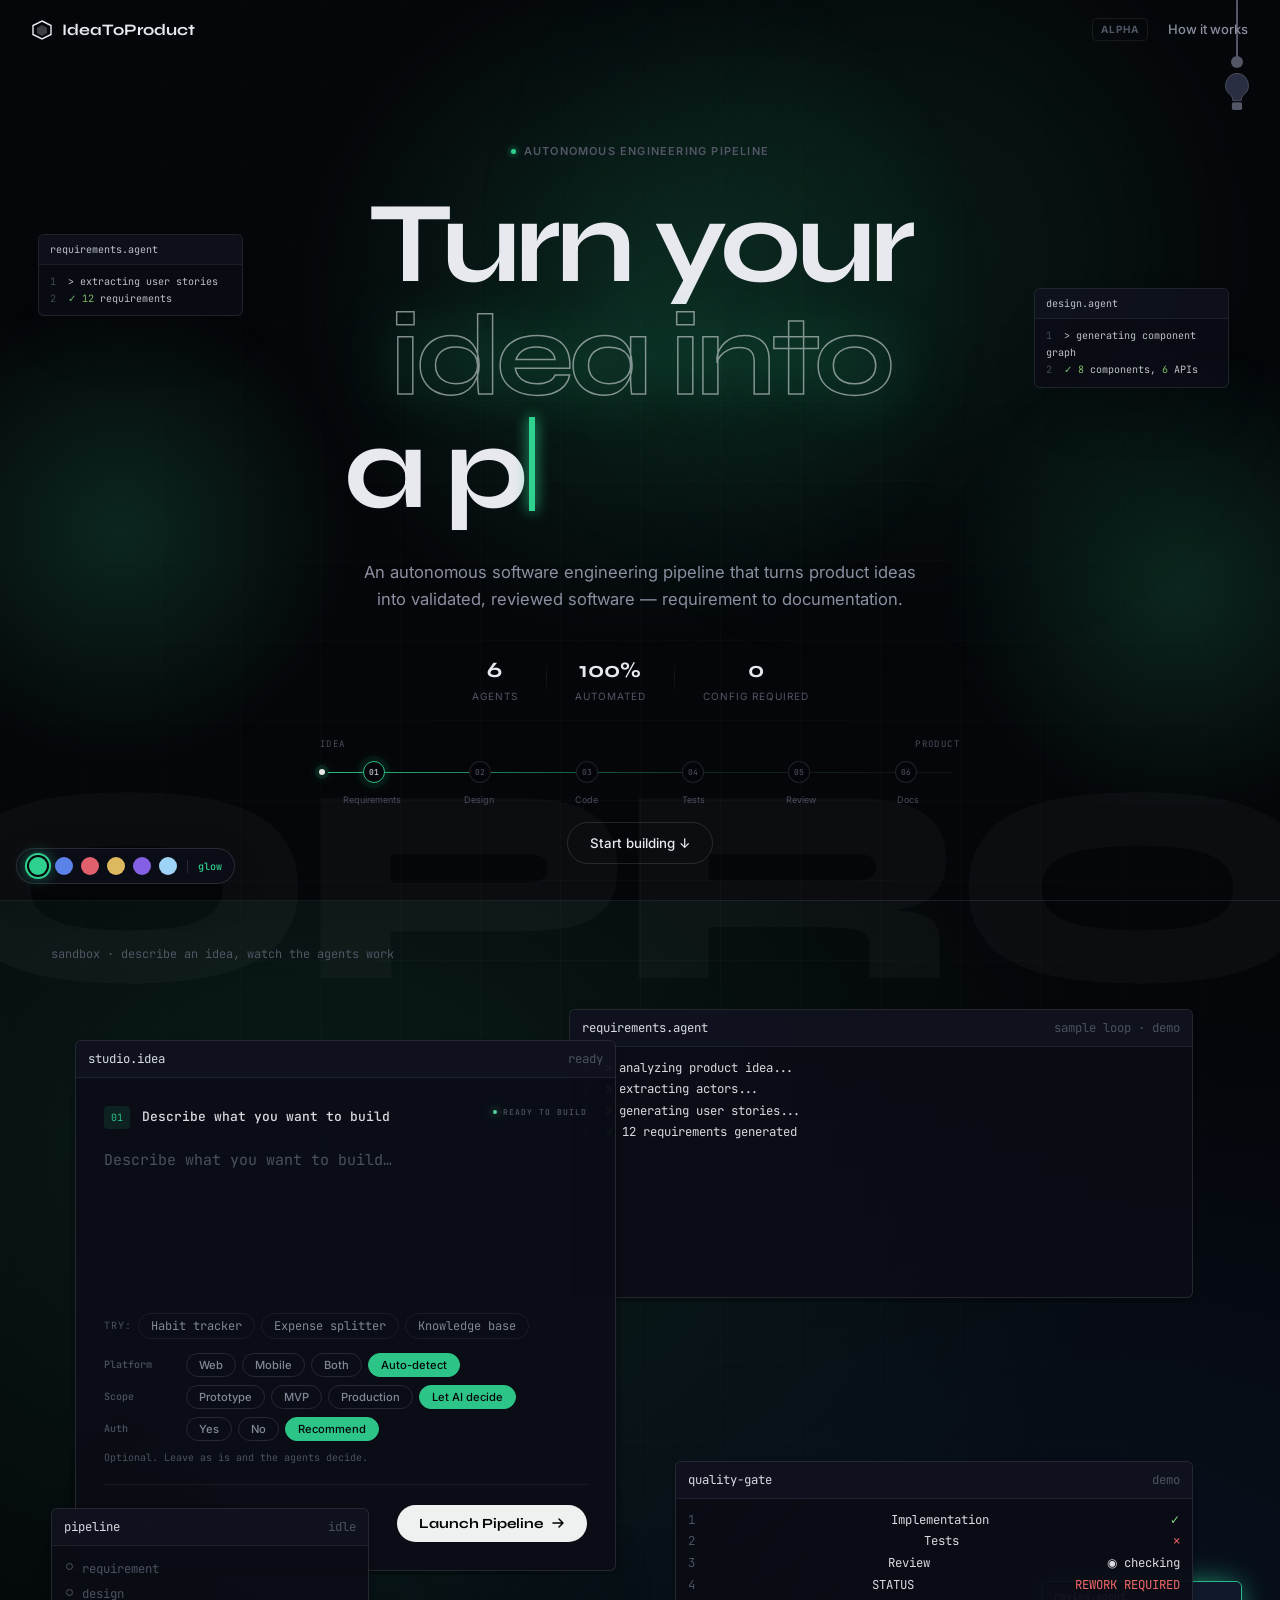
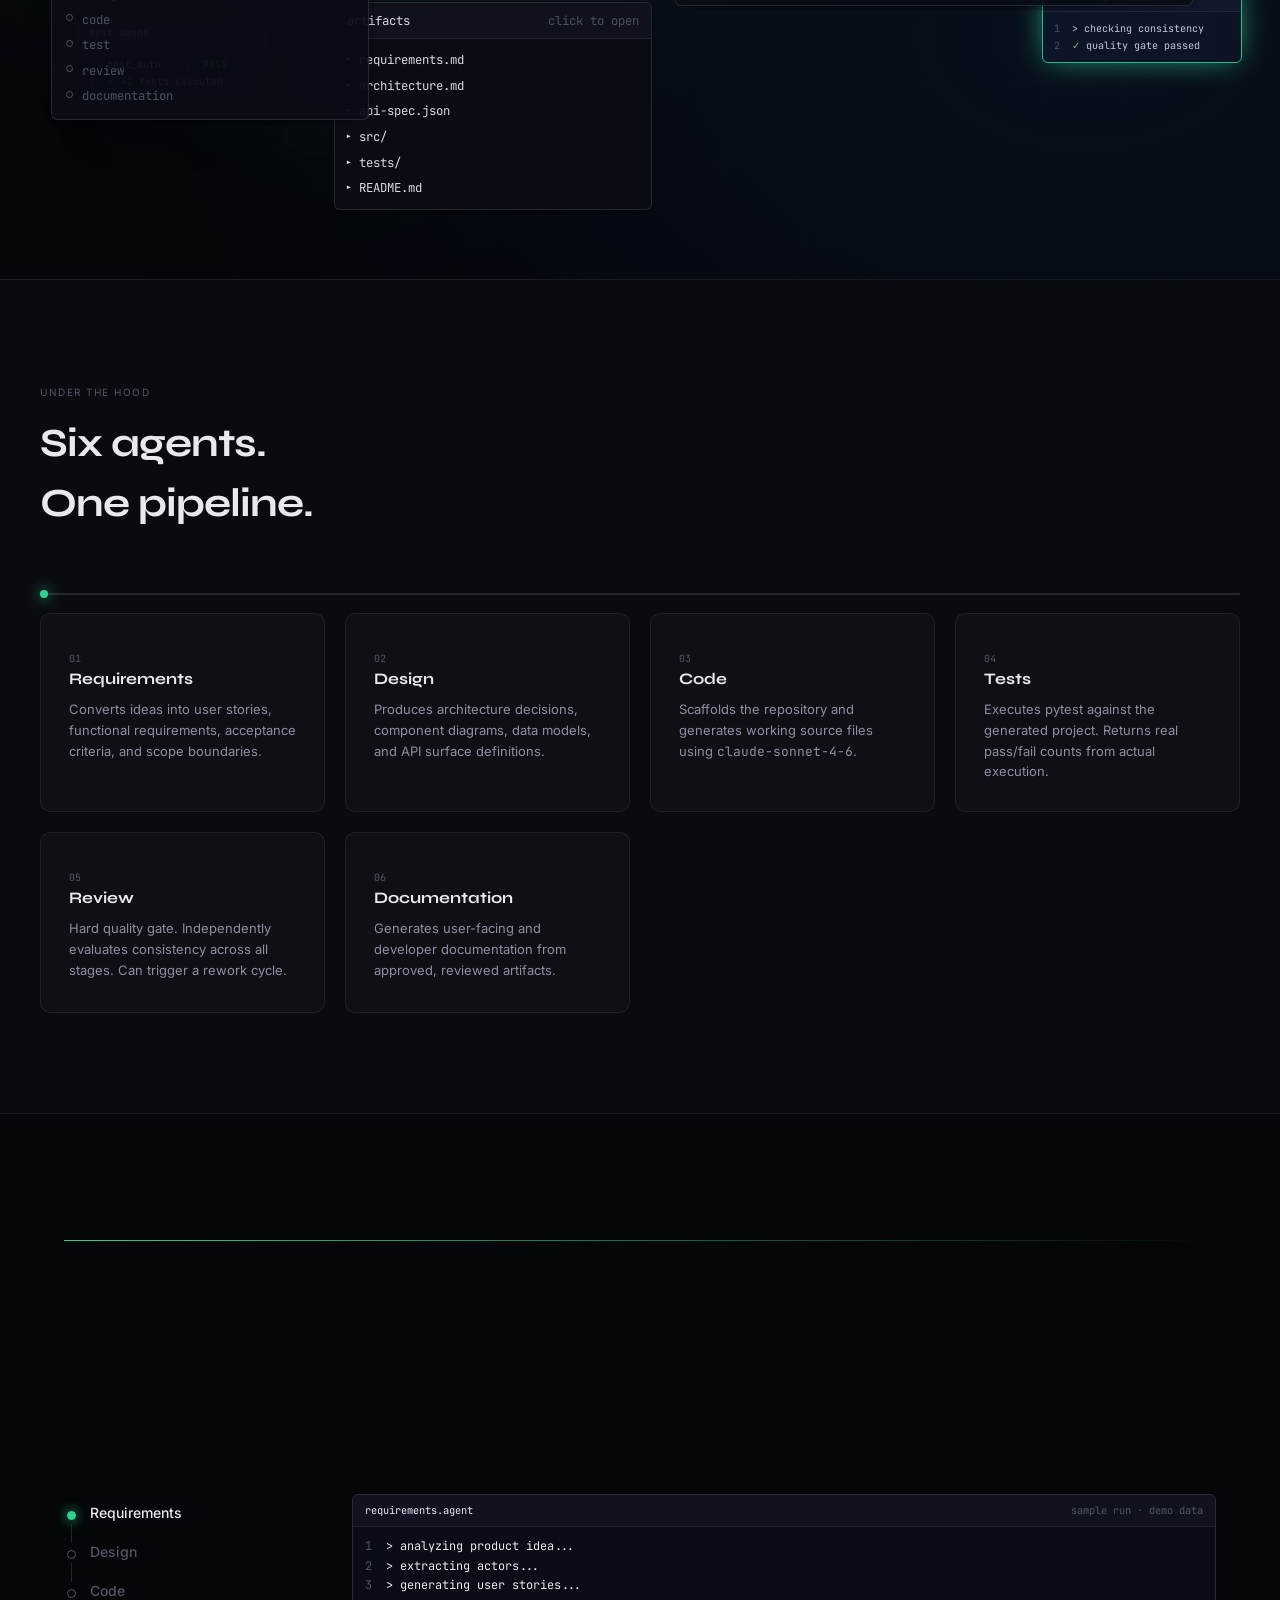
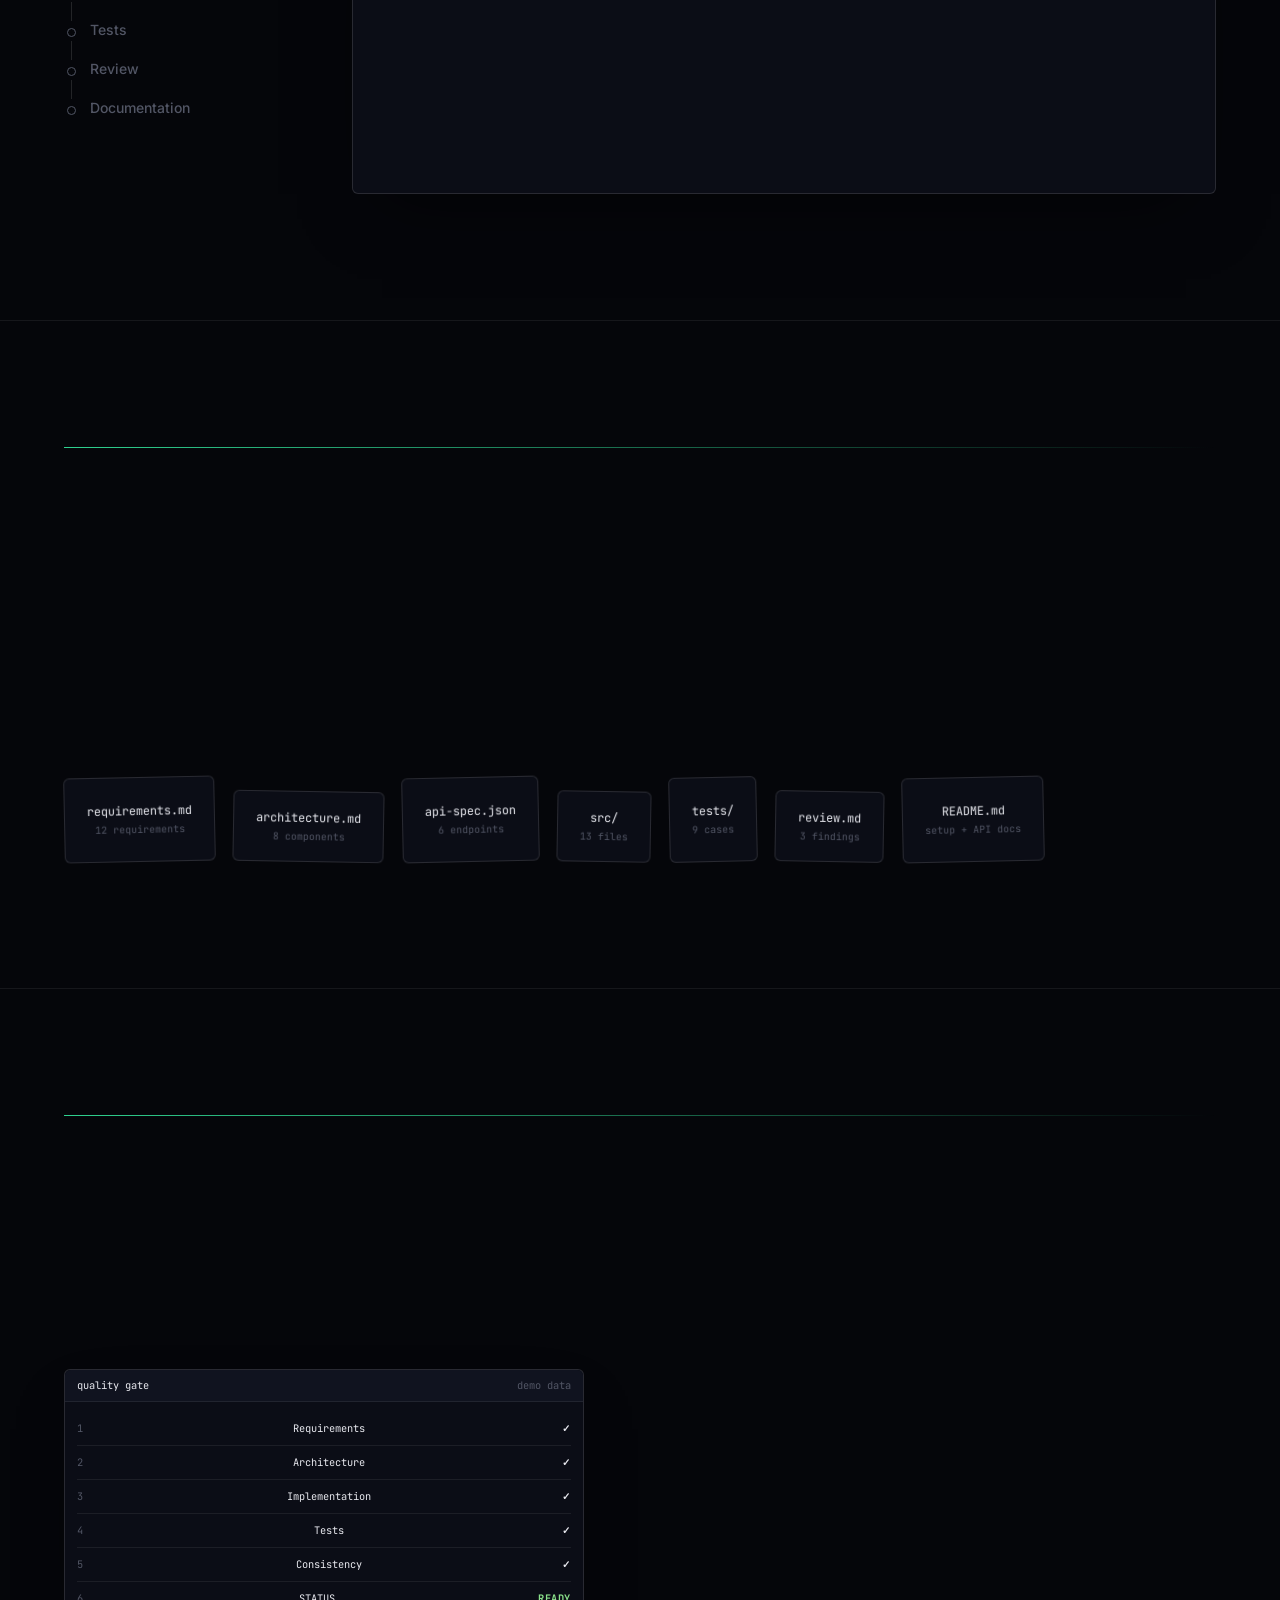
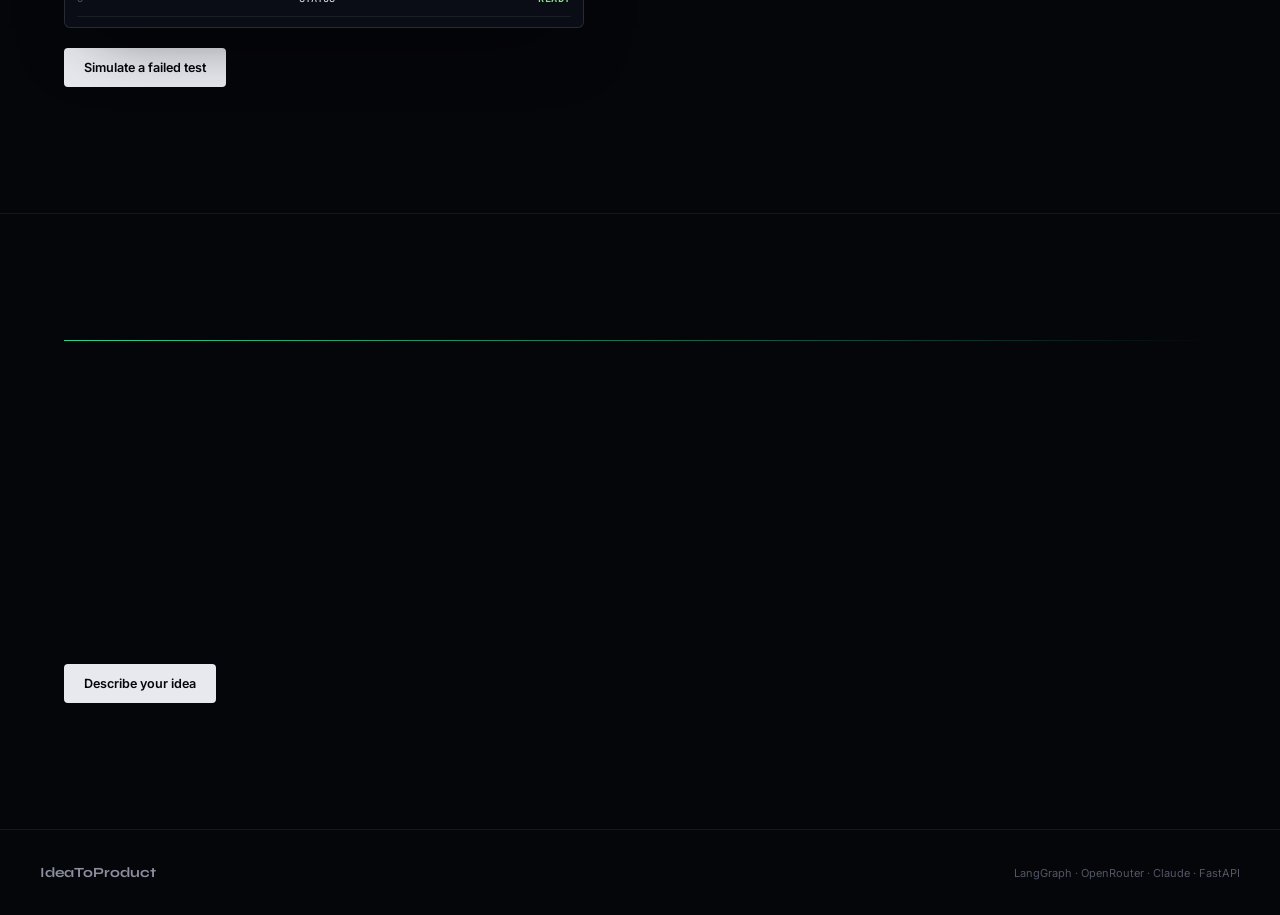
==== commit 09415c17: "changes in testing agent and sandbox. related changes in other files" ====
--- a/frontend/index.html
+++ b/frontend/index.html
@@ -330,6 +330,9 @@
       <p class="cm-sub">Answer in as much detail as you'd like. More context produces better output.</p>
       <div class="cm-questions" id="cmQuestions"></div>
       <div class="cm-actions">
+        <button class="ghost-btn-sm" type="button" style="padding: 10px 18px; font-size: 13px;" onclick="skipClarification()">
+          <span>Skip with defaults</span>
+        </button>
         <button class="cta-btn" onclick="submitClarification()">
           <span>Continue pipeline</span>
           <svg width="14" height="14" viewBox="0 0 14 14" fill="none">
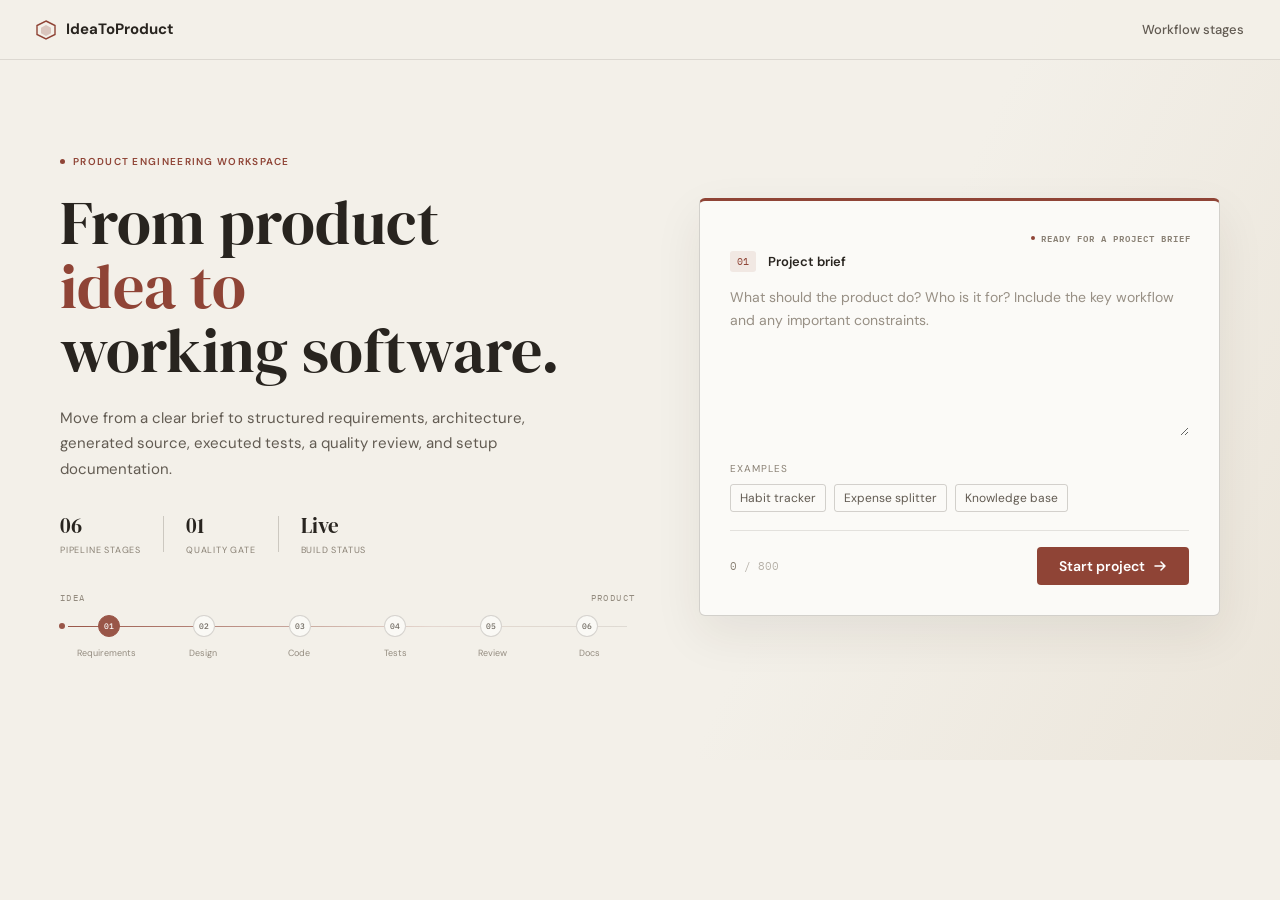
==== commit 8fd90b8a: "edits" ====
--- a/frontend/index.html
+++ b/frontend/index.html
@@ -4,16 +4,16 @@
 <head>
   <meta charset="UTF-8" />
   <meta name="viewport" content="width=device-width, initial-scale=1.0" />
-  <title>IdeaToProduct — AI Product Studio</title>
+  <title>IdeaToProduct — Product Engineering Studio</title>
   <meta name="description"
-    content="An autonomous software engineering pipeline that turns product ideas into validated, reviewed software." />
+    content="Turn a product brief into requirements, architecture, source code, tests, review findings, and documentation." />
   <link rel="preconnect" href="https://fonts.googleapis.com" />
   <link rel="preconnect" href="https://fonts.gstatic.com" crossorigin />
   <link
-    href="https://fonts.googleapis.com/css2?family=Syne:wght@400;600;700;800&family=Inter:wght@300;400;500;600&family=JetBrains+Mono:wght@400;500&display=swap"
+    href="https://fonts.googleapis.com/css2?family=DM+Sans:wght@400;500;600;700&family=DM+Serif+Display&family=IBM+Plex+Mono:wght@400;500&display=swap"
     rel="stylesheet" />
   <link rel="stylesheet" href="style.css" />
-  <script>try { document.documentElement.dataset.theme = localStorage.getItem("itp-theme") || "dark" } catch (e) { }</script>
+  <script>document.documentElement.dataset.theme = "formal";</script>
 </head>
 
 <body>
@@ -33,8 +33,7 @@
       </a>
       <!-- landing nav -->
       <div class="nav-right" id="navLanding">
-        <span class="nav-badge">Alpha</span>
-        <a href="#how-it-works" class="nav-link">How it works</a>
+        <a href="#pipeline-overview" class="nav-link">Workflow stages</a>
       </div>
       <!-- studio nav (shown when in studio) -->
       <div class="nav-right nav-studio hidden" id="navStudio">
@@ -52,33 +51,28 @@
      SCREEN: LANDING
 ════════════════════════════════════════ -->
   <section id="screenLanding" class="screen screen-landing">
-    <div class="landing-bg-grid"></div>
-    <div class="fx-ghost" aria-hidden="true">IDEATOPRODUCT</div>
-    <div class="landing-orb landing-orb-a"></div>
-    <div class="landing-orb landing-orb-b"></div>
-
     <div class="landing-body">
       <!-- Left -->
       <div class="landing-left" id="landingLeft">
         <p class="landing-eyebrow">
           <span class="eyebrow-dot"></span>
-          Autonomous engineering pipeline
+          PRODUCT ENGINEERING WORKSPACE
         </p>
         <h1 class="landing-heading">
-          <span class="lh-line">Turn your</span>
-          <span class="lh-line lh-outline">idea into</span>
-          <span class="lh-line">a product.</span>
+          <span class="lh-line">From product</span>
+          <span class="lh-line lh-outline">idea to</span>
+          <span class="lh-line">working software.</span>
         </h1>
-        <p class="landing-sub">An autonomous software engineering pipeline that turns product ideas into validated,
-          reviewed software — requirement to documentation.</p>
+        <p class="landing-sub">Move from a clear brief to structured requirements, architecture, generated source,
+          executed tests, a quality review, and setup documentation.</p>
         <div class="landing-stats">
-          <div class="lst"><span class="lst-val">6</span><span class="lst-lbl">Agents</span></div>
+          <div class="lst"><span class="lst-val">06</span><span class="lst-lbl">Pipeline stages</span></div>
           <div class="lst-div"></div>
-          <div class="lst"><span class="lst-val">100%</span><span class="lst-lbl">Automated</span></div>
+          <div class="lst"><span class="lst-val">01</span><span class="lst-lbl">Quality gate</span></div>
           <div class="lst-div"></div>
-          <div class="lst"><span class="lst-val">0</span><span class="lst-lbl">Config required</span></div>
-        </div>
-        <div class="hero-pipeline" aria-label="Six agent pipeline">
+          <div class="lst"><span class="lst-val">Live</span><span class="lst-lbl">Build status</span></div>
+        </div>
+        <div class="hero-pipeline" id="pipeline-overview" aria-label="Six stage workflow">
           <div class="hero-pipeline-head"><span>IDEA</span><span>PRODUCT</span></div>
           <div class="hero-pipeline-track">
             <span class="hero-node active">01</span><span class="hero-node">02</span><span
@@ -96,18 +90,18 @@
       <div class="landing-right" id="landingRight">
         <div class="idea-card" id="ideaCard">
           <div class="idea-card-scan"></div>
-          <div class="ic-live-state"><span class="ic-live-dot"></span><span>READY TO BUILD</span></div>
+          <div class="ic-live-state"><span class="ic-live-dot"></span><span>READY FOR A PROJECT BRIEF</span></div>
           <div class="ic-header">
             <span class="ic-step">01</span>
-            <span class="ic-title">Describe what you want to build</span>
+            <span class="ic-title">Project brief</span>
           </div>
           <div class="ic-textarea-wrap">
-            <textarea id="ideaInput" class="ic-textarea" placeholder="Describe what you want to build…" maxlength="800"
+            <textarea id="ideaInput" class="ic-textarea" placeholder="What should the product do? Who is it for? Include the key workflow and any important constraints." maxlength="800"
               rows="5"></textarea>
             <div class="ic-underline" id="icUnderline"></div>
           </div>
           <div class="ic-examples">
-            <span class="ic-ex-label">Try:</span>
+            <span class="ic-ex-label">Examples</span>
             <button class="ic-chip" onclick="fillIdea(this)"
               data-idea="A minimalist habit tracker where users set daily goals, check them off, and build streaks. Reset at midnight, weekly email summary on Sunday.">Habit
               tracker</button>
@@ -133,7 +127,7 @@
           <div class="ic-footer">
             <span class="ic-char-count"><span id="charCount">0</span><span class="ic-char-max"> / 800</span></span>
             <button class="cta-btn" id="launchBtn" onclick="launchPipeline()">
-              <span id="launchBtnLabel">Launch Pipeline</span>
+              <span id="launchBtnLabel">Start project</span>
               <svg width="14" height="14" viewBox="0 0 14 14" fill="none">
                 <path d="M2 7h10M8 3l4 4-4 4" stroke="currentColor" stroke-width="1.5" stroke-linecap="round"
                   stroke-linejoin="round" />
@@ -222,100 +216,6 @@
     </main>
   </section>
 
-  <!-- ═══════════════════════════════════════
-     SECTION: HOW IT WORKS
-════════════════════════════════════════ -->
-  <section class="hiw-section" id="how-it-works">
-    <div class="hiw-inner">
-      <div class="hiw-hd">
-        <span class="hiw-eyebrow">Under the hood</span>
-        <h2 class="hiw-title">Six agents.<br>One pipeline.</h2>
-      </div>
-      <div class="hiw-grid">
-        <div class="hiw-card" data-agent="requirements">
-          <span class="hiw-num">01</span>
-          <h3>Requirements</h3>
-          <p class="hiw-default">Converts ideas into user stories, functional requirements, acceptance criteria, and
-            scope boundaries.</p>
-          <div class="hiw-detail">
-            <div class="hiw-ipo"><span class="ipo-tag in">INPUT</span><span>Raw product idea</span></div>
-            <div class="hiw-ipo"><span class="ipo-tag proc">PROCESS</span><span>User stories · Scope · Acceptance
-                criteria</span></div>
-            <div class="hiw-ipo"><span class="ipo-tag out">OUTPUT</span><span>Requirements artifact</span></div>
-          </div>
-        </div>
-        <div class="hiw-card" data-agent="design">
-          <span class="hiw-num">02</span>
-          <h3>Design</h3>
-          <p class="hiw-default">Produces architecture decisions, component diagrams, data models, and API surface
-            definitions.</p>
-          <div class="hiw-detail">
-            <div class="hiw-ipo"><span class="ipo-tag in">INPUT</span><span>Requirements</span></div>
-            <div class="hiw-ipo"><span class="ipo-tag proc">PROCESS</span><span>Architecture · Components · APIs · Data
-                models</span></div>
-            <div class="hiw-ipo"><span class="ipo-tag out">OUTPUT</span><span>Design artifact</span></div>
-          </div>
-        </div>
-        <div class="hiw-card" data-agent="code">
-          <span class="hiw-num">03</span>
-          <h3>Code</h3>
-          <p class="hiw-default">Scaffolds the repository and generates working source files using <span
-              class="mono">claude-sonnet-4-6</span>.</p>
-          <div class="hiw-detail">
-            <div class="hiw-ipo"><span class="ipo-tag in">INPUT</span><span>Design artifact</span></div>
-            <div class="hiw-ipo"><span class="ipo-tag proc">PROCESS</span><span>Repository scaffold · Source files ·
-                Dependencies</span></div>
-            <div class="hiw-ipo"><span class="ipo-tag out">OUTPUT</span><span>Working project on disk</span></div>
-          </div>
-        </div>
-        <div class="hiw-card" data-agent="tests">
-          <span class="hiw-num">04</span>
-          <h3>Tests</h3>
-          <p class="hiw-default">Executes pytest against the generated project. Returns real pass/fail counts from
-            actual execution.</p>
-          <div class="hiw-detail">
-            <div class="hiw-ipo"><span class="ipo-tag in">INPUT</span><span>Generated project</span></div>
-            <div class="hiw-ipo"><span class="ipo-tag proc">PROCESS</span><span>pytest execution · Coverage · Error
-                capture</span></div>
-            <div class="hiw-ipo"><span class="ipo-tag out">OUTPUT</span><span>Pass / Fail / Error counts</span></div>
-          </div>
-        </div>
-        <div class="hiw-card" data-agent="review">
-          <span class="hiw-num">05</span>
-          <h3>Review</h3>
-          <p class="hiw-default">Hard quality gate. Independently evaluates consistency across all stages. Can trigger a
-            rework cycle.</p>
-          <div class="hiw-detail">
-            <div class="hiw-ipo"><span class="ipo-tag in">INPUT</span><span>All prior artifacts</span></div>
-            <div class="hiw-ipo"><span class="ipo-tag proc">PROCESS</span><span>Cross-stage consistency · Security ·
-                Quality</span></div>
-            <div class="hiw-ipo"><span class="ipo-tag out">OUTPUT</span><span>Approved or rework required</span></div>
-          </div>
-        </div>
-        <div class="hiw-card" data-agent="docs">
-          <span class="hiw-num">06</span>
-          <h3>Documentation</h3>
-          <p class="hiw-default">Generates user-facing and developer documentation from approved, reviewed artifacts.
-          </p>
-          <div class="hiw-detail">
-            <div class="hiw-ipo"><span class="ipo-tag in">INPUT</span><span>Approved artifacts</span></div>
-            <div class="hiw-ipo"><span class="ipo-tag proc">PROCESS</span><span>README · API docs · Architecture ·
-                Setup</span></div>
-            <div class="hiw-ipo"><span class="ipo-tag out">OUTPUT</span><span>Documentation artifact</span></div>
-          </div>
-        </div>
-      </div>
-    </div>
-  </section>
-
-  <!-- FOOTER -->
-  <footer class="site-footer">
-    <div class="footer-inner">
-      <span class="footer-logo">IdeaToProduct</span>
-      <span class="footer-credits">LangGraph · OpenRouter · Claude · FastAPI</span>
-    </div>
-  </footer>
-
   <!-- Clarification overlay -->
   <div class="overlay hidden" id="clarifyOverlay">
     <div class="clarify-modal">
--- a/frontend/style.css
+++ b/frontend/style.css
@@ -4146,4 +4146,865 @@
 .q-chip[aria-checked=true],
 .opt[aria-checked=true] {
   color: var(--bg)
+}
+
+/* ── Formal product studio theme ───────────────── */
+:root {
+  color-scheme: light;
+  --bg: #f3f0e9;
+  --bg-1: #ebe7de;
+  --bg-2: #fbfaf7;
+  --bg-3: #f0ece4;
+  --bg-4: #e4ded2;
+  --border: rgba(52, 43, 34, 0.12);
+  --border-md: rgba(52, 43, 34, 0.2);
+  --border-hi: rgba(52, 43, 34, 0.34);
+  --text: #28241f;
+  --text-dim: #625b52;
+  --text-muted: #898074;
+  --accent: #8f4436;
+  --accent-rgb: 143, 68, 54;
+  --accent-dim: rgba(143, 68, 54, 0.1);
+  --accent-glow: rgba(143, 68, 54, 0.16);
+  --green: #78664e;
+  --green-dim: rgba(120, 102, 78, 0.11);
+  --red: #a3483c;
+  --red-dim: rgba(163, 72, 60, 0.1);
+  --amber: #956b35;
+  --amber-dim: rgba(149, 107, 53, 0.11);
+  --radius: 6px;
+  --radius-sm: 4px;
+  --font: 'DM Sans', 'Avenir Next', sans-serif;
+  --font-disp: 'DM Serif Display', Georgia, serif;
+  --font-mono: 'IBM Plex Mono', monospace;
+}
+
+html,
+body {
+  background: var(--bg);
+  color: var(--text);
+  letter-spacing: 0;
+}
+
+::selection {
+  background: var(--accent);
+  color: #fff;
+}
+
+:focus-visible {
+  outline-color: var(--accent);
+}
+
+.nav {
+  background: rgba(243, 240, 233, 0.96);
+  border-bottom: 1px solid var(--border);
+}
+
+.nav.scrolled {
+  background: rgba(243, 240, 233, 0.96);
+  border-bottom-color: var(--border);
+  backdrop-filter: blur(12px);
+}
+
+.nav-inner {
+  max-width: 1320px;
+  padding: 0 36px;
+}
+
+.nav-logo {
+  font-family: var(--font);
+  font-size: 15px;
+  font-weight: 700;
+}
+
+.logo-hex {
+  color: var(--accent);
+}
+
+.nav-badge {
+  border-color: var(--border-md);
+  color: var(--text-dim);
+  border-radius: 3px;
+}
+
+.nav-link,
+.studio-project-name {
+  color: var(--text-dim);
+}
+
+.pipeline-status-pill {
+  border-radius: 4px;
+  border-color: var(--border-md);
+  color: var(--text-dim);
+}
+
+.pill-dot,
+.eyebrow-dot,
+.ic-live-dot {
+  background: var(--accent);
+  box-shadow: none;
+}
+
+.cta-btn {
+  background: var(--accent);
+  color: #fff;
+  border-radius: 4px;
+  font-family: var(--font);
+  font-weight: 600;
+  box-shadow: none;
+}
+
+.cta-btn:hover {
+  background: #74372d;
+  box-shadow: none;
+}
+
+.ghost-btn-sm {
+  color: var(--text-dim);
+  border-color: var(--border-md);
+  border-radius: 4px;
+}
+
+.ghost-btn-sm:hover {
+  color: var(--text);
+  border-color: var(--accent);
+}
+
+.screen-landing {
+  min-height: 0;
+  padding-top: var(--nav-h);
+  justify-content: center;
+  overflow: visible;
+  background: linear-gradient(115deg, #f3f0e9 0%, #f3f0e9 64%, #ebe5da 100%);
+}
+
+.landing-body {
+  width: 100%;
+  max-width: 1240px;
+  min-height: min(700px, calc(100vh - 125px));
+  grid-template-columns: minmax(0, 1.05fr) minmax(360px, 0.95fr);
+  justify-items: stretch;
+  align-content: center;
+  gap: 64px;
+  padding: 66px 40px 72px;
+  text-align: left;
+}
+
+.landing-left {
+  align-items: flex-start;
+}
+
+.landing-eyebrow {
+  color: var(--accent);
+  font-size: 10px;
+  letter-spacing: 1.3px;
+  margin-bottom: 22px;
+}
+
+.landing-heading {
+  max-width: 660px;
+  margin-bottom: 22px;
+  font-family: var(--font-disp);
+  font-size: 62px;
+  line-height: 1.04;
+  letter-spacing: 0;
+  font-weight: 400;
+}
+
+.lh-outline {
+  color: var(--accent);
+  -webkit-text-stroke: 0;
+  text-shadow: none;
+}
+
+.landing-sub {
+  max-width: 500px;
+  margin: 0 0 28px;
+  color: var(--text-dim);
+  font-size: 15px;
+  line-height: 1.7;
+}
+
+.landing-stats {
+  justify-content: flex-start;
+  gap: 22px;
+  margin-bottom: 34px;
+}
+
+.lst-val {
+  font-family: var(--font-disp);
+  font-size: 21px;
+  font-weight: 400;
+}
+
+.lst-lbl {
+  color: var(--text-muted);
+  font-size: 9px;
+  letter-spacing: 0.8px;
+}
+
+.lst-div {
+  background: var(--border-md);
+}
+
+.hero-pipeline {
+  width: min(600px, 100%);
+  margin: 0;
+}
+
+.hero-pipeline-head,
+.hero-pipeline-labels {
+  color: var(--text-muted);
+}
+
+.hero-node {
+  background: var(--bg-2);
+  border-color: var(--border-md);
+  color: var(--text-dim);
+}
+
+.hero-node.active {
+  background: var(--accent);
+  border-color: var(--accent);
+  color: white;
+  box-shadow: none;
+}
+
+.hero-signal {
+  background: var(--accent);
+  box-shadow: none;
+}
+
+.screen-landing .landing-right {
+  display: block;
+  width: 100%;
+  max-width: 540px;
+  justify-self: end;
+}
+
+.idea-card {
+  padding: 30px;
+  background: var(--bg-2);
+  border: 1px solid var(--border-md);
+  border-top: 3px solid var(--accent);
+  border-radius: 6px;
+  box-shadow: 0 18px 48px rgba(49, 39, 29, 0.08);
+}
+
+.idea-card:focus-within {
+  border-color: var(--accent);
+  border-top-color: var(--accent);
+}
+
+.ic-live-state {
+  color: var(--text-muted);
+  font-size: 9px;
+  letter-spacing: 1px;
+}
+
+.ic-header {
+  margin: 20px 0 14px;
+}
+
+.ic-step {
+  color: var(--accent);
+  background: var(--accent-dim);
+  border-radius: 3px;
+}
+
+.ic-title {
+  color: var(--text);
+  font-weight: 600;
+}
+
+.ic-textarea {
+  min-height: 150px;
+  color: var(--text);
+  font-size: 14px;
+  line-height: 1.65;
+  resize: vertical;
+}
+
+.ic-textarea::placeholder {
+  color: #978f84;
+}
+
+.ic-underline {
+  background: var(--accent);
+}
+
+.ic-examples {
+  gap: 8px;
+  margin-top: 18px;
+}
+
+.ic-ex-label {
+  width: 100%;
+  color: var(--text-muted);
+}
+
+.ic-chip {
+  padding: 5px 9px;
+  border-color: var(--border-md);
+  border-radius: 3px;
+  color: var(--text-dim);
+  background: transparent;
+}
+
+.ic-chip:hover {
+  color: var(--accent);
+  border-color: var(--accent);
+}
+
+.ic-interpret {
+  background: var(--bg-3);
+  border-color: var(--border);
+  border-radius: 4px;
+}
+
+.ici-label,
+.ici-label::before,
+.ici-val {
+  color: var(--accent);
+  background-color: transparent;
+  box-shadow: none;
+}
+
+.ic-footer {
+  margin-top: 18px;
+  padding-top: 16px;
+  border-color: var(--border);
+}
+
+.ic-char-count {
+  color: var(--text-muted);
+}
+
+.screen-studio {
+  background: var(--bg);
+}
+
+.studio-sidebar {
+  background: var(--bg-1);
+  border-right-color: var(--border);
+}
+
+.sb-project {
+  border-bottom-color: var(--border);
+}
+
+.sb-proj-name,
+.view-title,
+.hiw-title,
+.hiw-card h3,
+.art-group-name,
+.doc-prose h3 {
+  font-family: var(--font-disp);
+  font-weight: 400;
+  letter-spacing: 0;
+}
+
+.sb-item,
+.sb-stage-item {
+  border-radius: 4px;
+}
+
+.sb-item.active,
+.sb-stage-item.active {
+  background: var(--accent-dim);
+  color: var(--accent);
+}
+
+.sb-item:hover,
+.sb-stage-item:hover {
+  background: var(--bg-3);
+  color: var(--text);
+}
+
+.sb-stage-item.done .sb-stage-dot,
+.sb-stage-item.running .sb-stage-dot,
+.pf-stage.done .pf-dot,
+.pf-stage.running .pf-dot {
+  border-color: var(--accent);
+  background: var(--accent);
+  box-shadow: none;
+}
+
+.status-dot.running,
+.status-dot.done {
+  background: var(--accent);
+  box-shadow: none;
+}
+
+.studio-view {
+  max-width: 1100px;
+  padding: 44px 48px 72px;
+}
+
+.view-hd {
+  margin-bottom: 34px;
+}
+
+.view-breadcrumb,
+.sec-title,
+.sb-section-label {
+  color: var(--accent);
+  letter-spacing: 0.9px;
+}
+
+.view-title {
+  font-size: 34px;
+}
+
+.view-sub,
+.ov-card-sub,
+.req-story-body,
+.dec-reason,
+.doc-prose p,
+.mem-detail {
+  color: var(--text-dim);
+}
+
+.sec-title {
+  border-bottom-color: var(--border-md);
+}
+
+.ov-card,
+.req-story,
+.decision-card,
+.mem-item,
+.art-ver,
+.arch-diagram,
+.code-workspace,
+.finding,
+.err-card {
+  background: var(--bg-2);
+  border-color: var(--border);
+  border-radius: 5px;
+  box-shadow: none;
+}
+
+.ov-card {
+  border-top: 2px solid var(--accent);
+}
+
+.ov-card-val {
+  font-family: var(--font-disp);
+  font-weight: 400;
+}
+
+.artifact-badge {
+  border-radius: 3px;
+}
+
+.badge-done,
+.badge-run {
+  color: var(--accent);
+  background: var(--accent-dim);
+  border-color: rgba(143, 68, 54, 0.2);
+}
+
+.badge-queue {
+  color: var(--text-muted);
+  background: var(--bg-3);
+  border-color: var(--border);
+}
+
+.badge-warn {
+  color: var(--amber);
+  background: var(--amber-dim);
+  border-color: rgba(149, 107, 53, 0.2);
+}
+
+.badge-fail {
+  color: var(--red);
+  background: var(--red-dim);
+  border-color: rgba(163, 72, 60, 0.2);
+}
+
+.pf-stage.done .pf-line {
+  background: rgba(143, 68, 54, 0.28);
+}
+
+.req-story-id,
+.comp-id,
+.art-ver-num,
+.cq-num {
+  color: var(--accent);
+}
+
+.req-list li,
+.comp-table th,
+.comp-table td,
+.qg-table th,
+.qg-table td {
+  border-color: var(--border);
+}
+
+.req-ac-list li::before {
+  color: var(--accent);
+}
+
+.comp-dep-tag,
+.sb-activity-count {
+  color: var(--text-dim);
+  background: var(--bg-3);
+  border-color: var(--border);
+  border-radius: 3px;
+}
+
+.cw-tree {
+  background: var(--bg-1);
+}
+
+.cw-file.active {
+  color: var(--accent);
+  background: var(--accent-dim);
+}
+
+.tc:hover,
+.tc.expanded,
+.comp-table tr:hover td {
+  background: var(--bg-3);
+}
+
+.action-btn {
+  border-radius: 4px;
+}
+
+.action-approve {
+  color: white;
+  background: var(--accent);
+}
+
+.action-approve:hover {
+  background: #74372d;
+}
+
+.hiw-section {
+  padding: 76px 40px 84px;
+  background: var(--bg-1);
+  border-top-color: var(--border);
+}
+
+.hiw-hd {
+  margin-bottom: 36px;
+}
+
+.hiw-eyebrow {
+  color: var(--accent);
+}
+
+.hiw-title {
+  margin-top: 8px;
+  font-size: 38px;
+}
+
+.hiw-grid {
+  grid-template-columns: repeat(3, minmax(0, 1fr));
+  gap: 0 28px;
+}
+
+.hiw-card {
+  padding: 24px 0;
+  background: transparent;
+  border: 0;
+  border-top: 1px solid var(--border-md);
+  border-radius: 0;
+  box-shadow: none;
+}
+
+.hiw-card:hover {
+  border-color: var(--accent);
+  box-shadow: none;
+  transform: none;
+}
+
+.hiw-num {
+  color: var(--accent);
+}
+
+.hiw-card h3 {
+  font-size: 20px;
+}
+
+.hiw-card p,
+.hiw-ipo {
+  color: var(--text-dim);
+}
+
+.hiw-default {
+  max-height: none;
+}
+
+.hiw-detail {
+  max-height: 240px;
+  margin-top: 14px;
+  opacity: 1;
+}
+
+.hiw-card:hover .hiw-default {
+  max-height: none;
+  opacity: 1;
+}
+
+.hiw-card:hover .hiw-detail {
+  max-height: 240px;
+}
+
+.ipo-tag.in,
+.ipo-tag.out {
+  color: var(--accent);
+  background: var(--accent-dim);
+}
+
+.ipo-tag.proc {
+  color: var(--text-dim);
+  background: var(--bg-3);
+  border-color: var(--border);
+}
+
+.site-footer {
+  background: var(--bg-1);
+  border-top-color: var(--border);
+}
+
+.footer-logo {
+  color: var(--text);
+}
+
+.footer-credits {
+  color: var(--text-muted);
+}
+
+.overlay {
+  background: rgba(40, 36, 31, 0.48);
+}
+
+.clarify-modal {
+  background: var(--bg-2);
+  border-color: var(--border-md);
+  border-radius: 6px;
+  box-shadow: 0 24px 70px rgba(40, 36, 31, 0.18);
+}
+
+.cq-textarea {
+  color: var(--text);
+  background: var(--bg-3);
+}
+
+.cq-textarea:focus {
+  border-color: var(--accent);
+}
+
+.site-footer,
+.hiw-section {
+  color: var(--text);
+}
+
+@media (max-width: 1024px) {
+  .landing-body {
+    min-height: 0;
+    grid-template-columns: minmax(0, 1fr) minmax(320px, 0.9fr);
+    gap: 36px;
+    padding: 56px 30px 64px;
+  }
+
+  .landing-heading {
+    font-size: 52px;
+  }
+
+  .studio-sidebar {
+    position: relative;
+    top: 0;
+    width: 100%;
+    border-right: 0;
+    border-bottom: 1px solid var(--border);
+  }
+
+  .studio-main {
+    margin-left: 0;
+  }
+}
+
+@media (max-width: 760px) {
+  .nav-inner {
+    padding: 0 20px;
+  }
+
+  .nav-right {
+    gap: 12px;
+  }
+
+  .landing-body {
+    grid-template-columns: 1fr;
+    gap: 30px;
+    padding: 46px 22px 54px;
+  }
+
+  .landing-heading {
+    font-size: 44px;
+  }
+
+  .landing-sub {
+    font-size: 14px;
+  }
+
+  .landing-stats {
+    gap: 15px;
+    margin-bottom: 24px;
+  }
+
+  .lst-div {
+    height: 30px;
+  }
+
+  .hero-pipeline-labels {
+    display: grid;
+    grid-template-columns: repeat(3, minmax(0, 1fr));
+    gap: 6px;
+  }
+
+  .screen-landing .landing-right {
+    max-width: none;
+  }
+
+  .idea-card {
+    padding: 22px;
+  }
+
+  .screen-studio {
+    display: block;
+  }
+
+  .studio-sidebar {
+    max-height: none;
+    overflow: visible;
+  }
+
+  .sb-activity-feed {
+    display: none;
+  }
+
+  .sb-project {
+    padding: 14px 18px;
+  }
+
+  .sb-section-label {
+    padding: 12px 18px 5px;
+  }
+
+  .sb-nav {
+    flex-direction: row;
+    flex-wrap: wrap;
+    gap: 4px;
+    padding: 0 12px;
+  }
+
+  .sb-item,
+  .sb-stage-item {
+    width: auto;
+    padding: 7px 9px;
+    font-size: 12px;
+  }
+
+  .sb-pipeline-stages {
+    flex-direction: row;
+    flex-wrap: wrap;
+    width: 100%;
+  }
+
+  .studio-view {
+    padding: 30px 20px 52px;
+  }
+
+  .view-title {
+    font-size: 30px;
+  }
+
+  .ov-grid,
+  .hiw-grid {
+    grid-template-columns: 1fr;
+  }
+
+  .hiw-section {
+    padding: 54px 22px 60px;
+  }
+
+  .hiw-title {
+    font-size: 34px;
+  }
+
+  .footer-inner {
+    align-items: flex-start;
+    text-align: left;
+  }
+
+  .comp-table,
+  .qg-table {
+    min-width: 620px;
+  }
+
+  .sec:has(.comp-table),
+  .sec:has(.qg-table) {
+    overflow-x: auto;
+  }
+
+  .cm-actions {
+    flex-wrap: wrap;
+    gap: 10px;
+  }
+
+  .overlay {
+    padding: 16px;
+  }
+
+  .clarify-modal {
+    padding: 24px;
+  }
+}
+
+@media (max-width: 420px) {
+  .nav-inner {
+    padding: 0 14px;
+  }
+
+  .nav-logo {
+    gap: 7px;
+    font-size: 13px;
+  }
+
+  .nav-badge {
+    display: none;
+  }
+
+  .nav-link {
+    font-size: 12px;
+  }
+
+  .landing-heading {
+    font-size: 38px;
+  }
+
+  .landing-stats {
+    gap: 10px;
+  }
+
+  .lst-val {
+    font-size: 18px;
+  }
+
+  .lst-lbl {
+    font-size: 8px;
+  }
+
+  .ic-footer {
+    align-items: flex-start;
+    gap: 12px;
+  }
+
+  .cta-btn {
+    padding: 10px 13px;
+    font-size: 13px;
+  }
 }
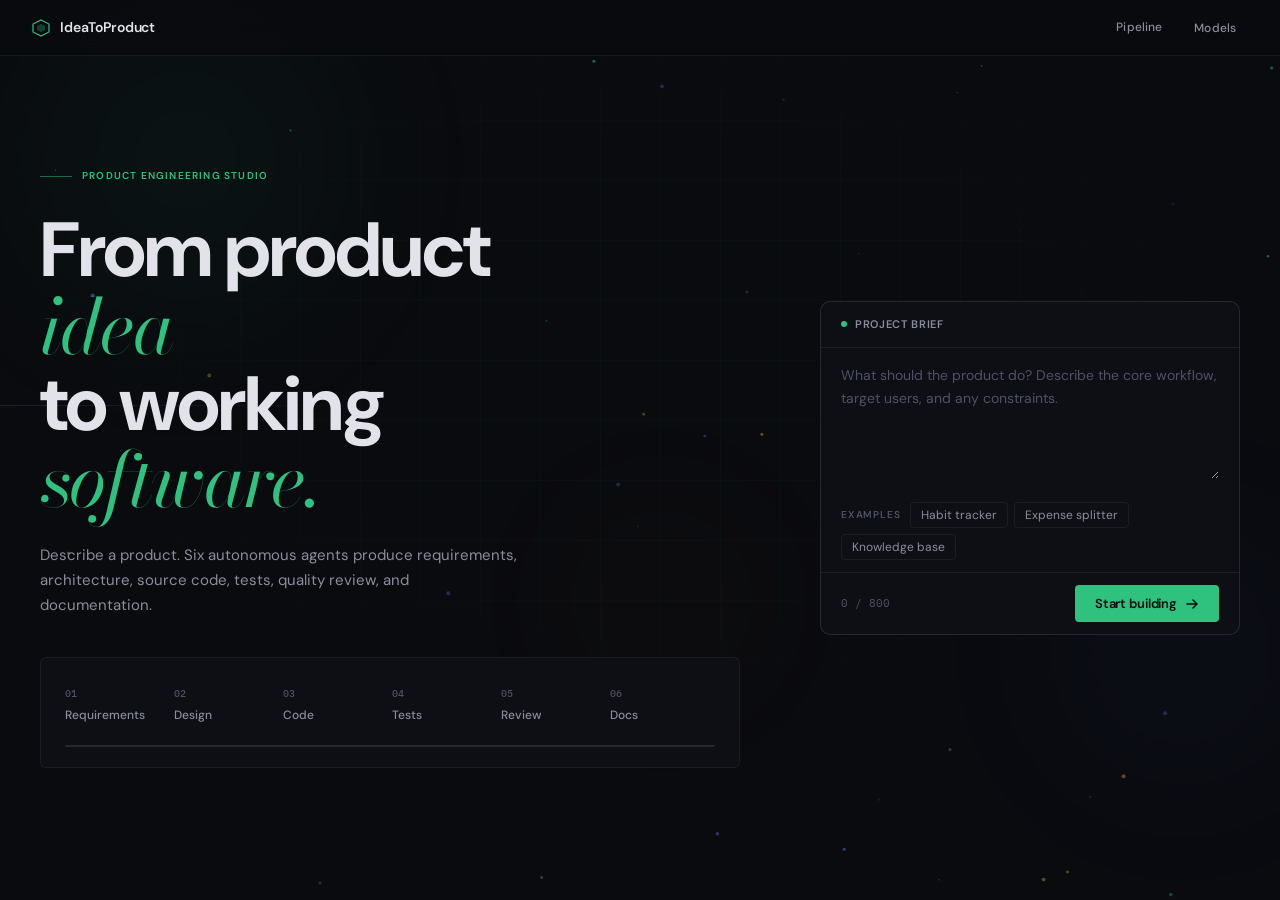
==== commit e7c68703: "final commit before review. all wokring. using local ollama model." ====
--- a/frontend/index.html
+++ b/frontend/index.html
@@ -6,129 +6,155 @@
   <meta name="viewport" content="width=device-width, initial-scale=1.0" />
   <title>IdeaToProduct — Product Engineering Studio</title>
   <meta name="description"
-    content="Turn a product brief into requirements, architecture, source code, tests, review findings, and documentation." />
+    content="Transform a product brief into structured requirements, architecture, generated code, tests, quality review, and documentation." />
   <link rel="preconnect" href="https://fonts.googleapis.com" />
   <link rel="preconnect" href="https://fonts.gstatic.com" crossorigin />
   <link
-    href="https://fonts.googleapis.com/css2?family=DM+Sans:wght@400;500;600;700&family=DM+Serif+Display&family=IBM+Plex+Mono:wght@400;500&display=swap"
+    href="https://fonts.googleapis.com/css2?family=DM+Sans:ital,opsz,wght@0,9..40,400;0,9..40,500;0,9..40,600;0,9..40,700&family=DM+Serif+Display&family=IBM+Plex+Mono:wght@400;500&display=swap"
     rel="stylesheet" />
   <link rel="stylesheet" href="style.css" />
-  <script>document.documentElement.dataset.theme = "formal";</script>
+  <link href="https://fonts.googleapis.com/css2?family=Bodoni+Moda:ital,opsz,wght@1,6..96,700&display=swap" rel="stylesheet">
 </head>
 
 <body>
-
   <!-- ═══════════════════════════════════════
      GLOBAL NAV
-════════════════════════════════════════ -->
-  <nav class="nav" id="mainNav">
+  ════════════════════════════════════════ -->
+  <nav class="nav" id="mainNav" role="navigation" aria-label="Main navigation">
     <div class="nav-inner">
-      <a href="#" class="nav-logo" id="navLogo">
-        <svg class="logo-hex" width="20" height="20" viewBox="0 0 20 20" fill="none">
-          <polygon points="10,1 19,5.5 19,14.5 10,19 1,14.5 1,5.5" stroke="currentColor" stroke-width="1.4"
-            fill="none" />
-          <polygon points="10,5 15,7.8 15,13.2 10,16 5,13.2 5,7.8" fill="currentColor" opacity="0.25" />
+      <a href="#" class="nav-logo" id="navLogo" aria-label="IdeaToProduct home">
+        <svg class="logo-mark" width="18" height="18" viewBox="0 0 18 18" fill="none" aria-hidden="true">
+          <polygon points="9,1 17,5 17,13 9,17 1,13 1,5" stroke="currentColor" stroke-width="1.2" fill="none" />
+          <polygon points="9,5 13,7 13,11 9,13 5,11 5,7" fill="currentColor" opacity="0.3" />
         </svg>
         <span>IdeaToProduct</span>
       </a>
-      <!-- landing nav -->
-      <div class="nav-right" id="navLanding">
-        <a href="#pipeline-overview" class="nav-link">Workflow stages</a>
-      </div>
-      <!-- studio nav (shown when in studio) -->
-      <div class="nav-right nav-studio hidden" id="navStudio">
+
+      <!-- Landing nav links -->
+      <div class="nav-links" id="navLanding">
+        <a href="#pipeline-overview" class="nav-link">Pipeline</a>
+        <button class="nav-link" id="navModelCfgBtn" type="button">Models</button>
+      </div>
+
+      <!-- Studio nav (shown during workspace) -->
+      <div class="nav-links nav-studio hidden" id="navStudio">
         <span class="studio-project-name" id="studioProjectName">—</span>
-        <div class="pipeline-status-pill" id="navPipelineStatus">
-          <span class="pill-dot"></span>
-          <span class="pill-label" id="navPipelineLabel">Initializing</span>
-        </div>
-        <button class="ghost-btn-sm" onclick="exitStudio()">Exit</button>
-      </div>
+        <div class="pipeline-status" id="navPipelineStatus">
+          <span class="status-indicator" id="navStatusIndicator"></span>
+          <span class="status-label" id="navPipelineLabel">Initializing</span>
+        </div>
+        <button class="nav-btn-ghost" id="navModelCfgBtn2" type="button">Models</button>
+        <button class="nav-btn-ghost" onclick="exitStudio()" type="button">Exit</button>
+      </div>
+
+      <!-- Mobile menu toggle -->
+      <button class="mobile-menu-toggle hidden" id="mobileMenuToggle" aria-label="Toggle menu" type="button">
+        <span></span><span></span><span></span>
+      </button>
     </div>
   </nav>
 
   <!-- ═══════════════════════════════════════
      SCREEN: LANDING
-════════════════════════════════════════ -->
+  ════════════════════════════════════════ -->
   <section id="screenLanding" class="screen screen-landing">
-    <div class="landing-body">
-      <!-- Left -->
-      <div class="landing-left" id="landingLeft">
+    <!-- Animated background -->
+    <div class="landing-bg" aria-hidden="true">
+      <div class="bg-grid"></div>
+      <div class="bg-orb bg-orb-1"></div>
+      <div class="bg-orb bg-orb-2"></div>
+      <div class="bg-orb bg-orb-3"></div>
+      <canvas id="particleCanvas" class="bg-particles"></canvas>
+      <div class="bg-glow-line"></div>
+    </div>
+    <div class="landing-grid">
+      <!-- Left: Editorial headline + pipeline -->
+      <div class="landing-editorial" id="landingLeft">
         <p class="landing-eyebrow">
-          <span class="eyebrow-dot"></span>
-          PRODUCT ENGINEERING WORKSPACE
+          <span class="eyebrow-line"></span>
+          Product Engineering Studio
         </p>
+
         <h1 class="landing-heading">
           <span class="lh-line">From product</span>
-          <span class="lh-line lh-outline">idea to</span>
-          <span class="lh-line">working software.</span>
+          <span class="lh-line lh-serif">idea</span>
+          <span class="lh-line">to working</span>
+          <span class="lh-line lh-serif">software.</span>
         </h1>
-        <p class="landing-sub">Move from a clear brief to structured requirements, architecture, generated source,
-          executed tests, a quality review, and setup documentation.</p>
-        <div class="landing-stats">
-          <div class="lst"><span class="lst-val">06</span><span class="lst-lbl">Pipeline stages</span></div>
-          <div class="lst-div"></div>
-          <div class="lst"><span class="lst-val">01</span><span class="lst-lbl">Quality gate</span></div>
-          <div class="lst-div"></div>
-          <div class="lst"><span class="lst-val">Live</span><span class="lst-lbl">Build status</span></div>
-        </div>
-        <div class="hero-pipeline" id="pipeline-overview" aria-label="Six stage workflow">
-          <div class="hero-pipeline-head"><span>IDEA</span><span>PRODUCT</span></div>
-          <div class="hero-pipeline-track">
-            <span class="hero-node active">01</span><span class="hero-node">02</span><span
-              class="hero-node">03</span><span class="hero-node">04</span><span class="hero-node">05</span><span
-              class="hero-node">06</span>
-            <span class="hero-signal"></span>
-          </div>
-          <div class="hero-pipeline-labels">
-            <span>Requirements</span><span>Design</span><span>Code</span><span>Tests</span><span>Review</span><span>Docs</span>
-          </div>
-        </div>
-      </div>
-
-      <!-- Right: idea input -->
-      <div class="landing-right" id="landingRight">
+
+        <p class="landing-description">
+          Describe a product. Six autonomous agents produce requirements,
+          architecture, source code, tests, quality review, and documentation.
+        </p>
+
+        <!-- Pipeline visualization -->
+        <div class="pipeline-track" id="pipeline-overview" aria-label="Six-stage pipeline">
+          <div class="pt-stages">
+            <div class="pt-stage" data-stage="requirement">
+              <span class="pt-num">01</span>
+              <span class="pt-label">Requirements</span>
+            </div>
+            <div class="pt-stage" data-stage="design">
+              <span class="pt-num">02</span>
+              <span class="pt-label">Design</span>
+            </div>
+            <div class="pt-stage" data-stage="code">
+              <span class="pt-num">03</span>
+              <span class="pt-label">Code</span>
+            </div>
+            <div class="pt-stage" data-stage="test">
+              <span class="pt-num">04</span>
+              <span class="pt-label">Tests</span>
+            </div>
+            <div class="pt-stage" data-stage="review">
+              <span class="pt-num">05</span>
+              <span class="pt-label">Review</span>
+            </div>
+            <div class="pt-stage" data-stage="documentation">
+              <span class="pt-num">06</span>
+              <span class="pt-label">Docs</span>
+            </div>
+          </div>
+          <div class="pt-connector"><span class="pt-signal"></span></div>
+        </div>
+      </div>
+
+      <!-- Right: Idea input card -->
+      <div class="landing-input" id="landingRight">
         <div class="idea-card" id="ideaCard">
-          <div class="idea-card-scan"></div>
-          <div class="ic-live-state"><span class="ic-live-dot"></span><span>READY FOR A PROJECT BRIEF</span></div>
           <div class="ic-header">
-            <span class="ic-step">01</span>
-            <span class="ic-title">Project brief</span>
-          </div>
-          <div class="ic-textarea-wrap">
-            <textarea id="ideaInput" class="ic-textarea" placeholder="What should the product do? Who is it for? Include the key workflow and any important constraints." maxlength="800"
-              rows="5"></textarea>
-            <div class="ic-underline" id="icUnderline"></div>
-          </div>
+            <span class="ic-dot"></span>
+            <span class="ic-label">Project Brief</span>
+          </div>
+
+          <div class="ic-body">
+            <label for="ideaInput" class="sr-only">Describe your product idea</label>
+            <textarea id="ideaInput" class="ic-textarea"
+              placeholder="What should the product do? Describe the core workflow, target users, and any constraints."
+              maxlength="800" rows="5"></textarea>
+          </div>
+
           <div class="ic-examples">
             <span class="ic-ex-label">Examples</span>
-            <button class="ic-chip" onclick="fillIdea(this)"
+            <button class="ic-chip" type="button" onclick="fillIdea(this)"
               data-idea="A minimalist habit tracker where users set daily goals, check them off, and build streaks. Reset at midnight, weekly email summary on Sunday.">Habit
               tracker</button>
-            <button class="ic-chip" onclick="fillIdea(this)"
+            <button class="ic-chip" type="button" onclick="fillIdea(this)"
               data-idea="An expense splitter for groups of friends. Log shared expenses, split by equal share or percentage, track who owes what, and settle debts.">Expense
               splitter</button>
-            <button class="ic-chip" onclick="fillIdea(this)"
+            <button class="ic-chip" type="button" onclick="fillIdea(this)"
               data-idea="A team knowledge base with markdown editing, tag-based search, version history, and export to PDF. No login required for read access.">Knowledge
               base</button>
           </div>
-          <!-- Interpreting panel (shown while typing) -->
-          <div class="ic-interpret" id="icInterpret" style="display:none">
-            <div class="ici-label">Interpreting idea</div>
-            <div class="ici-rows">
-              <div class="ici-row"><span class="ici-key">Product type</span><span class="ici-val" id="iciType">—</span>
-              </div>
-              <div class="ici-row"><span class="ici-key">Core workflow</span><span class="ici-val"
-                  id="iciWorkflow">—</span></div>
-              <div class="ici-row"><span class="ici-key">Features detected</span><span class="ici-val"
-                  id="iciFeatures">—</span></div>
-            </div>
-          </div>
+
           <div class="ic-footer">
-            <span class="ic-char-count"><span id="charCount">0</span><span class="ic-char-max"> / 800</span></span>
-            <button class="cta-btn" id="launchBtn" onclick="launchPipeline()">
-              <span id="launchBtnLabel">Start project</span>
-              <svg width="14" height="14" viewBox="0 0 14 14" fill="none">
+            <span class="ic-char-count">
+              <span id="charCount">0</span>
+              <span class="ic-char-max"> / 800</span>
+            </span>
+            <button class="cta-btn" id="launchBtn" onclick="launchPipeline()" type="button">
+              <span id="launchBtnLabel">Start building</span>
+              <svg width="14" height="14" viewBox="0 0 14 14" fill="none" aria-hidden="true">
                 <path d="M2 7h10M8 3l4 4-4 4" stroke="currentColor" stroke-width="1.5" stroke-linecap="round"
                   stroke-linejoin="round" />
               </svg>
@@ -141,26 +167,25 @@
 
   <!-- ═══════════════════════════════════════
      SCREEN: STUDIO (workspace)
-════════════════════════════════════════ -->
+  ════════════════════════════════════════ -->
   <section id="screenStudio" class="screen screen-studio hidden">
 
     <!-- Sidebar -->
     <aside class="studio-sidebar" id="studioSidebar">
-
-      <!-- Project -->
+      <!-- Project info -->
       <div class="sb-project">
         <div class="sb-proj-name" id="sbProjName">—</div>
         <div class="sb-proj-status" id="sbProjStatus">
-          <span class="status-dot" id="sbStatusDot"></span>
+          <span class="status-indicator" id="sbStatusDot"></span>
           <span id="sbStatusLabel">Initializing</span>
         </div>
       </div>
 
-      <!-- Pipeline stage list -->
+      <!-- Pipeline stages -->
       <div class="sb-section-label">Pipeline</div>
-      <nav class="sb-nav" id="sbNav">
-        <button class="sb-item active" data-view="overview" onclick="switchView('overview')">
-          <svg class="sb-icon" viewBox="0 0 16 16" fill="none">
+      <nav class="sb-nav" id="sbNav" aria-label="Pipeline stages">
+        <button class="sb-item active" data-view="overview" onclick="switchView('overview')" type="button">
+          <svg class="sb-icon" viewBox="0 0 16 16" fill="none" aria-hidden="true">
             <rect x="2" y="2" width="5" height="5" rx="1" stroke="currentColor" stroke-width="1.2" />
             <rect x="9" y="2" width="5" height="5" rx="1" stroke="currentColor" stroke-width="1.2" />
             <rect x="2" y="9" width="5" height="5" rx="1" stroke="currentColor" stroke-width="1.2" />
@@ -174,24 +199,31 @@
       </nav>
 
       <div class="sb-section-label">Project</div>
-      <nav class="sb-nav">
-        <button class="sb-item" data-view="artifacts" onclick="switchView('artifacts')">
-          <svg class="sb-icon" viewBox="0 0 16 16" fill="none">
+      <nav class="sb-nav" aria-label="Project views">
+        <button class="sb-item" data-view="artifacts" onclick="switchView('artifacts')" type="button">
+          <svg class="sb-icon" viewBox="0 0 16 16" fill="none" aria-hidden="true">
             <path d="M3 2h7l4 4v9H3V2z" stroke="currentColor" stroke-width="1.2" />
             <path d="M10 2v4h4" stroke="currentColor" stroke-width="1.2" stroke-linecap="round" />
           </svg>
           Artifacts
         </button>
-        <button class="sb-item" data-view="memory" onclick="switchView('memory')">
-          <svg class="sb-icon" viewBox="0 0 16 16" fill="none">
-            <circle cx="8" cy="8" r="6" stroke="currentColor" stroke-width="1.2" />
-            <path d="M8 5v3.5l2.5 2.5" stroke="currentColor" stroke-width="1.2" stroke-linecap="round" />
-          </svg>
-          Memory
+        <button class="sb-item" data-view="github" onclick="switchView('github')" type="button">
+          <svg class="sb-icon" viewBox="0 0 16 16" fill="none" aria-hidden="true">
+            <path d="M5 3h6v10H5V3z" stroke="currentColor" stroke-width="1.2" />
+            <path d="M7 5h2v2H7V5z" stroke="currentColor" stroke-width="1.2" />
+          </svg>
+          GitHub
+        </button>
+        <button class="sb-item" data-view="models" onclick="switchView('models')" type="button">
+          <svg class="sb-icon" viewBox="0 0 16 16" fill="none" aria-hidden="true">
+            <rect x="2" y="3" width="12" height="10" rx="1.5" stroke="currentColor" stroke-width="1.2" />
+            <path d="M5 7h6M5 9.5h4" stroke="currentColor" stroke-width="1.2" stroke-linecap="round" />
+          </svg>
+          Models
         </button>
       </nav>
 
-      <!-- Activity -->
+      <!-- Activity rail -->
       <div class="sb-section-label sb-activity-label">
         Activity
         <span class="sb-activity-count" id="sbActivityCount">0</span>
@@ -201,9 +233,8 @@
       </div>
     </aside>
 
-    <!-- Main content -->
+    <!-- Main content area -->
     <main class="studio-main" id="studioMain">
-      <!-- Views injected by JS -->
       <div id="view-overview" class="studio-view"></div>
       <div id="view-requirement" class="studio-view hidden"></div>
       <div id="view-design" class="studio-view hidden"></div>
@@ -212,30 +243,32 @@
       <div id="view-review" class="studio-view hidden"></div>
       <div id="view-documentation" class="studio-view hidden"></div>
       <div id="view-artifacts" class="studio-view hidden"></div>
-      <div id="view-memory" class="studio-view hidden"></div>
+      <div id="view-models" class="studio-view hidden"></div>
+<div id="view-github" class="studio-view hidden"></div>
     </main>
   </section>
 
-  <!-- Clarification overlay -->
-  <div class="overlay hidden" id="clarifyOverlay">
+  <!-- ═══════════════════════════════════════
+     CLARIFICATION OVERLAY
+  ════════════════════════════════════════ -->
+  <div class="overlay hidden" id="clarifyOverlay" role="dialog" aria-label="Clarification needed"
+    aria-modal="true">
     <div class="clarify-modal">
-      <div class="cm-badge">
-        <svg width="12" height="12" viewBox="0 0 12 12" fill="none">
-          <circle cx="6" cy="6" r="5" stroke="currentColor" stroke-width="1.2" />
-          <path d="M6 3.5v3M6 8v.5" stroke="currentColor" stroke-width="1.2" stroke-linecap="round" />
+      <div class="cm-header">
+        <svg width="14" height="14" viewBox="0 0 14 14" fill="none" aria-hidden="true">
+          <circle cx="7" cy="7" r="6" stroke="currentColor" stroke-width="1.2" />
+          <path d="M7 4v3.5M7 9.5v.5" stroke="currentColor" stroke-width="1.2" stroke-linecap="round" />
         </svg>
-        Clarification needed
-      </div>
-      <h2 class="cm-title">Help the agent understand your idea</h2>
-      <p class="cm-sub">Answer in as much detail as you'd like. More context produces better output.</p>
+        <span>Clarification needed</span>
+      </div>
+      <h2 class="cm-title">The agent needs more context</h2>
+      <p class="cm-sub">Answer in detail for better results, or skip to use standard defaults.</p>
       <div class="cm-questions" id="cmQuestions"></div>
       <div class="cm-actions">
-        <button class="ghost-btn-sm" type="button" style="padding: 10px 18px; font-size: 13px;" onclick="skipClarification()">
-          <span>Skip with defaults</span>
-        </button>
-        <button class="cta-btn" onclick="submitClarification()">
+        <button class="btn-ghost" type="button" onclick="skipClarification()">Skip with defaults</button>
+        <button class="cta-btn" type="button" onclick="submitClarification()">
           <span>Continue pipeline</span>
-          <svg width="14" height="14" viewBox="0 0 14 14" fill="none">
+          <svg width="14" height="14" viewBox="0 0 14 14" fill="none" aria-hidden="true">
             <path d="M2 7h10M8 3l4 4-4 4" stroke="currentColor" stroke-width="1.5" stroke-linecap="round"
               stroke-linejoin="round" />
           </svg>
@@ -243,6 +276,32 @@
       </div>
     </div>
   </div>
+
+  <!-- ═══════════════════════════════════════
+     MODEL CONFIG OVERLAY
+  ════════════════════════════════════════ -->
+  <div class="overlay hidden" id="modelConfigOverlay" role="dialog" aria-label="Model configuration"
+    aria-modal="true">
+    <div class="model-config-modal">
+      <div class="mcm-header">
+        <h2 class="mcm-title">Model Configuration</h2>
+        <button class="mcm-close" type="button" onclick="closeModelConfig()" aria-label="Close model config">
+          <svg width="14" height="14" viewBox="0 0 14 14" fill="none"><path d="M3 3l8 8M11 3l-8 8" stroke="currentColor" stroke-width="1.4" stroke-linecap="round"/></svg>
+        </button>
+      </div>
+      <p class="mcm-sub">Edit any agent's model ID below. Click <strong>Save Changes</strong> to write to <code>.env</code> and restart the server to apply.</p>
+      <div class="mcm-agents" id="mcmAgents">
+        <!-- Injected by JS -->
+      </div>
+      <div class="mcm-footer">
+        <span class="mcm-note">Provider credentials are never stored in the browser.</span>
+        <button class="mv-save-btn" id="mcmSaveBtn" type="button" onclick="saveModelConfig()">&#128190; Save Changes</button>
+      </div>
+    </div>
+  </div>
+
+  <!-- Mobile sidebar overlay -->
+  <div class="mobile-sidebar-overlay hidden" id="mobileSidebarOverlay"></div>
 
   <script src="mock-data.js"></script>
   <script src="app.js"></script>
--- a/frontend/style.css
+++ b/frontend/style.css
@@ -1,5010 +1,1924 @@
 /* ═══════════════════════════════════════════════════
-   IdeaToProduct — Design System
-   Serious AI engineering workspace.
-   Human-designed. Restrained. Functional.
+   IdeaToProduct — E2E Antigrav Editorial Design System
+   Art-directed engineering workspace.
+   Editorial typography · restrained palette · intentional space.
 ═══════════════════════════════════════════════════ */
 @charset "UTF-8";
 
 /* ── Tokens ───────────────────────────────────── */
 :root {
-  --bg: #05060a;
-  --bg-1: #0a0b10;
-  --bg-2: #0f1016;
-  --bg-3: #14151c;
-  --bg-4: #1a1b23;
-
-  --border: rgba(255, 255, 255, 0.07);
-  --border-md: rgba(255, 255, 255, 0.12);
-  --border-hi: rgba(255, 255, 255, 0.2);
-
-  --text: #e8e9ef;
-  --text-dim: #8c8fa0;
-  --text-muted: #525665;
-
-  --accent: #2fd18f;
-  --accent-dim: rgba(var(--accent-rgb), 0.12);
-  --accent-glow: rgba(var(--accent-rgb), 0.25);
-
-  --green: #3acf9e;
-  --green-dim: rgba(58, 207, 158, 0.1);
-  --red: #e05555;
-  --red-dim: rgba(224, 85, 85, 0.1);
-  --amber: #e0a455;
-  --amber-dim: rgba(224, 164, 85, 0.1);
-
-  --radius: 10px;
-  --radius-sm: 6px;
-  --nav-h: 60px;
-  --sb-w: 240px;
-
-  --font: 'Inter', system-ui, sans-serif;
-  --font-disp: 'Syne', sans-serif;
-  --font-mono: 'JetBrains Mono', monospace;
-
-  /* Motion — respects user preference */
-  --dur: 0.18s;
+  --bg:       #0a0b0f;
+  --bg-1:     #0e0f14;
+  --bg-2:     #121319;
+  --bg-3:     #16171e;
+  --bg-4:     #1c1d26;
+  --bg-5:     #22232e;
+
+  --border:     rgba(255, 255, 255, 0.06);
+  --border-md:  rgba(255, 255, 255, 0.10);
+  --border-hi:  rgba(255, 255, 255, 0.18);
+
+  --text:       #e2e3ea;
+  --text-dim:   #8b8d9e;
+  --text-muted: #4e5164;
+
+  --green:      #2ec27e;
+  --green-dim:  rgba(46, 194, 126, 0.08);
+  --green-soft: rgba(46, 194, 126, 0.15);
+  --red:        #d95757;
+  --red-dim:    rgba(217, 87, 87, 0.08);
+  --amber:      #d4a24e;
+  --amber-dim:  rgba(212, 162, 78, 0.08);
+
+  --accent:     #2ec27e;
+  --accent-dim: rgba(46, 194, 126, 0.08);
+  --accent-glow: rgba(46, 194, 126, 0.2);
+
+  --radius:     6px;
+  --radius-sm:  4px;
+  --radius-lg:  10px;
+  --nav-h:      56px;
+  --sb-w:       232px;
+
+    --font:       'DM Sans', system-ui, -apple-system, sans-serif;
+  --font-serif: 'Bodoni Moda', Georgia, serif;
+  --font-mono:  'IBM Plex Mono', 'SF Mono', monospace;
+  --dur: 0.2s;
   --ease: cubic-bezier(0.16, 1, 0.3, 1);
 }
 
 @media (prefers-reduced-motion: reduce) {
-  :root {
-    --dur: 0.01s;
-  }
-
-  *,
-  *::before,
-  *::after {
+  :root { --dur: 0.01s; }
+  *, *::before, *::after {
     animation-duration: 0.01ms !important;
     transition-duration: 0.01ms !important;
   }
 }
 
 /* ── Reset ──────────────────────────────────── */
-*,
-*::before,
-*::after {
-  box-sizing: border-box;
-  margin: 0;
-  padding: 0;
-}
+*, *::before, *::after { box-sizing: border-box; margin: 0; padding: 0; }
 
 html {
   font-family: var(--font);
   font-size: 14px;
-  line-height: 1.5;
+  line-height: 1.55;
   background: var(--bg);
   color: var(--text);
   overflow-x: hidden;
-}
-
-body {
-  min-height: 100vh;
-}
-
-button {
-  font-family: inherit;
-  cursor: pointer;
-}
-
-textarea,
-input {
-  font-family: inherit;
-}
-
-::selection {
-  background: var(--accent);
-  color: #fff;
-}
-
-/* ── Utilities ──────────────────────────────── */
-.hidden {
-  display: none !important;
-}
-
-.mono {
-  font-family: var(--font-mono);
-}
-
-.tag-green {
-  color: var(--green);
-}
-
-.tag-red {
-  color: var(--red);
-}
-
-.tag-amber {
-  color: var(--amber);
-}
-
-.tag-muted {
-  color: var(--text-muted);
-}
-
-/* Focus visible (accessibility) */
-:focus-visible {
-  outline: 2px solid var(--accent);
-  outline-offset: 2px;
-}
-
-/* ── Nav ───────────────────────────────────── */
+  -webkit-font-smoothing: antialiased;
+  -moz-osx-font-smoothing: grayscale;
+}
+
+body { min-height: 100vh; }
+button { font-family: inherit; cursor: pointer; border: none; background: none; color: inherit; }
+textarea, input { font-family: inherit; }
+::selection { background: var(--accent); color: #fff; }
+img { max-width: 100%; display: block; }
+a { color: inherit; text-decoration: none; }
+
+.hidden { display: none !important; }
+.sr-only {
+  position: absolute; width: 1px; height: 1px; padding: 0; margin: -1px;
+  overflow: hidden; clip: rect(0, 0, 0, 0); border: 0;
+}
+
+/* ── Navigation ──────────────────────────────── */
 .nav {
-  position: fixed;
-  top: 0;
-  left: 0;
-  right: 0;
+  position: fixed; top: 0; left: 0; right: 0; z-index: 100;
   height: var(--nav-h);
-  display: flex;
-  align-items: center;
-  z-index: 200;
-  border-bottom: 1px solid transparent;
-  transition: background var(--dur) var(--ease), border-color var(--dur);
-}
-
-.nav.scrolled {
-  background: rgba(5, 6, 10, 0.85);
+  background: rgba(10, 11, 15, 0.85);
   backdrop-filter: blur(16px);
   -webkit-backdrop-filter: blur(16px);
-  border-bottom-color: var(--border);
+  border-bottom: 1px solid var(--border);
+  transition: background var(--dur) var(--ease), border-color var(--dur) var(--ease);
+}
+
+.nav.scrolled {
+  background: rgba(10, 11, 15, 0.95);
+  border-color: var(--border-md);
 }
 
 .nav-inner {
-  width: 100%;
-  max-width: 1400px;
-  margin: 0 auto;
-  padding: 0 32px;
-  display: flex;
-  justify-content: space-between;
-  align-items: center;
+  display: flex; align-items: center; justify-content: space-between;
+  max-width: 1400px; margin: 0 auto;
+  padding: 0 32px; height: 100%;
 }
 
 .nav-logo {
-  display: flex;
-  align-items: center;
-  gap: 10px;
-  text-decoration: none;
-  color: var(--text);
-  font-family: var(--font-disp);
-  font-weight: 700;
-  font-size: 16px;
-}
-
-.logo-hex {
-  color: var(--text);
+  display: flex; align-items: center; gap: 10px;
+  font-size: 14px; font-weight: 600; letter-spacing: -0.01em;
+  color: var(--text); transition: opacity var(--dur);
+}
+.nav-logo:hover { opacity: 0.8; }
+.nav-logo .logo-mark { color: var(--accent); }
+
+.nav-links { display: flex; align-items: center; gap: 8px; }
+
+.nav-link {
+  font-size: 12px; font-weight: 500; color: var(--text-dim);
+  padding: 6px 12px; border-radius: var(--radius-sm);
+  transition: color var(--dur), background var(--dur);
+  letter-spacing: 0.01em;
+}
+.nav-link:hover { color: var(--text); background: var(--bg-3); }
+
+.nav-btn-ghost {
+  font-size: 12px; font-weight: 500; color: var(--text-dim);
+  padding: 6px 14px; border-radius: var(--radius-sm);
+  border: 1px solid var(--border-md);
+  transition: all var(--dur);
+}
+.nav-btn-ghost:hover {
+  color: var(--text); border-color: var(--border-hi); background: var(--bg-3);
+}
+
+.studio-project-name {
+  font-size: 12px; font-weight: 500; color: var(--text-dim);
+  font-family: var(--font-mono);
+  max-width: 200px; overflow: hidden; text-overflow: ellipsis; white-space: nowrap;
+}
+
+.pipeline-status {
+  display: flex; align-items: center; gap: 6px;
+  font-size: 11px; font-weight: 500;
+  font-family: var(--font-mono);
+  padding: 4px 10px;
+  background: var(--bg-3);
+  border: 1px solid var(--border);
+  border-radius: var(--radius-sm);
+}
+
+.status-indicator {
+  width: 6px; height: 6px; border-radius: 50%;
+  background: var(--accent);
   flex-shrink: 0;
 }
-
-.nav-right {
-  display: flex;
-  align-items: center;
-  gap: 20px;
-}
-
-.nav-badge {
-  font-size: 10px;
-  font-weight: 700;
-  text-transform: uppercase;
-  letter-spacing: 1px;
-  padding: 3px 8px;
-  border-radius: 4px;
-  border: 1px solid var(--border);
-  color: var(--text-muted);
-}
-
-.nav-link {
-  color: var(--text-dim);
-  text-decoration: none;
-  font-size: 13px;
-  font-weight: 500;
-  transition: color var(--dur);
-}
-
-.nav-link:hover {
-  color: var(--text);
-}
-
-.studio-project-name {
-  font-size: 13px;
-  font-weight: 600;
-  color: var(--text-dim);
-}
-
-.pipeline-status-pill {
-  display: flex;
-  align-items: center;
-  gap: 7px;
-  padding: 4px 12px;
-  border-radius: 100px;
-  border: 1px solid var(--border);
-  font-size: 12px;
-  font-weight: 500;
-}
-
-.pill-dot {
-  width: 6px;
-  height: 6px;
-  border-radius: 50%;
-  background: var(--green);
-  animation: blink 2s infinite;
-}
-
-@keyframes blink {
-
-  0%,
-  100% {
-    opacity: 1
-  }
-
-  50% {
-    opacity: 0.4
-  }
-}
-
-/* ── Shared Buttons ─────────────────────────── */
-.cta-btn {
-  display: inline-flex;
-  align-items: center;
-  gap: 8px;
-  background: #fff;
-  color: #000;
-  border: none;
-  border-radius: 100px;
-  padding: 10px 22px;
-  font-family: var(--font-disp);
-  font-weight: 700;
-  font-size: 14px;
-  transition: background var(--dur), transform var(--dur), box-shadow var(--dur);
-}
-
-.cta-btn:hover {
-  background: #e8e8e8;
-  transform: translateY(-1px);
-  box-shadow: 0 6px 20px rgba(255, 255, 255, 0.1);
-}
-
-.cta-btn:active {
-  transform: none;
-}
-
-.cta-btn:disabled {
-  opacity: 0.45;
-  cursor: not-allowed;
-  transform: none;
-}
-
-.ghost-btn-sm {
-  background: transparent;
-  color: var(--text-dim);
-  border: 1px solid var(--border);
-  border-radius: var(--radius-sm);
-  padding: 5px 14px;
-  font-size: 12px;
-  font-weight: 500;
-  transition: color var(--dur), border-color var(--dur);
-}
-
-.ghost-btn-sm:hover {
-  color: var(--text);
-  border-color: var(--border-md);
-}
-
-/* ── Screen Base ────────────────────────────── */
-.screen {
+.status-indicator.running { animation: pulse 2s infinite; }
+.status-indicator.done { background: var(--green); }
+.status-indicator.error { background: var(--red); }
+
+@keyframes pulse {
+  0%, 100% { opacity: 1; }
+  50% { opacity: 0.3; }
+}
+
+.mobile-menu-toggle {
+  display: none; flex-direction: column; gap: 4px;
+  padding: 8px; cursor: pointer;
+}
+.mobile-menu-toggle span {
+  display: block; width: 18px; height: 1.5px;
+  background: var(--text-dim);
+  transition: transform var(--dur), opacity var(--dur);
+}
+
+/* ══════════════════════════════════════════════
+   LANDING PAGE
+══════════════════════════════════════════════ */
+.screen-landing {
   min-height: 100vh;
-  position: relative;
-}
-
-/* ═══════════════════════════════════════════════
-   LANDING
-════════════════════════════════════════════════ */
-.screen-landing {
-  padding-top: var(--nav-h);
-  display: flex;
-  flex-direction: column;
-  justify-content: center;
-  overflow: hidden;
-}
-
-.landing-bg-grid {
-  position: absolute;
-  inset: 0;
-  background-image:
-    linear-gradient(to right, rgba(255, 255, 255, 0.025) 1px, transparent 1px),
-    linear-gradient(to bottom, rgba(255, 255, 255, 0.025) 1px, transparent 1px);
-  background-size: 80px 80px;
-  mask-image: radial-gradient(ellipse 80% 80% at 50% 50%, black 0%, transparent 100%);
-  -webkit-mask-image: radial-gradient(ellipse 80% 80% at 50% 50%, black 0%, transparent 100%);
-  pointer-events: none;
-}
-
-.landing-orb {
-  position: absolute;
-  border-radius: 50%;
-  filter: blur(100px);
-  pointer-events: none;
-}
-
-.landing-orb-a {
-  width: 500px;
-  height: 500px;
-  background: rgba(var(--accent-rgb), 0.09);
-  top: 0;
-  right: 10%;
-}
-
-.landing-orb-b {
-  width: 300px;
-  height: 300px;
-  background: rgba(58, 207, 158, 0.05);
-  bottom: 100px;
-  left: 15%;
-}
-
-.landing-body {
-  position: relative;
-  z-index: 10;
-  width: 100%;
+  display: flex; align-items: center;
+  padding: calc(var(--nav-h) + 40px) 32px 60px;
+}
+
+.landing-grid {
+  display: grid;
+  grid-template-columns: 1fr 420px;
+  gap: 80px;
   max-width: 1200px;
   margin: 0 auto;
-  padding: 80px 40px 120px;
-  display: grid;
-  grid-template-columns: 1fr 1fr;
-  gap: 80px;
+  width: 100%;
   align-items: center;
 }
 
-/* Left */
+.landing-editorial {
+  opacity: 0; transform: translateY(24px);
+  animation: fadeUp 0.8s var(--ease) 0.1s forwards;
+}
+
+.landing-input {
+  opacity: 0; transform: translateY(24px);
+  animation: fadeUp 0.8s var(--ease) 0.25s forwards;
+}
+
+@keyframes fadeUp {
+  to { opacity: 1; transform: translateY(0); }
+}
+
+/* Eyebrow */
 .landing-eyebrow {
-  display: inline-flex;
-  align-items: center;
-  gap: 8px;
-  font-size: 11px;
-  font-weight: 600;
-  text-transform: uppercase;
-  letter-spacing: 1.2px;
-  color: var(--text-muted);
+  display: flex; align-items: center; gap: 10px;
+  font-size: 10px; font-weight: 600;
+  letter-spacing: 0.12em; text-transform: uppercase;
+  color: var(--accent);
   margin-bottom: 28px;
 }
-
-.eyebrow-dot {
-  width: 5px;
-  height: 5px;
-  border-radius: 50%;
+.eyebrow-line {
+  width: 32px; height: 1px; background: var(--accent);
+  opacity: 0.5;
+}
+
+/* Heading */
+.landing-heading {
+  font-size: clamp(36px, 5vw, 56px);
+  font-weight: 700;
+  line-height: 1.1;
+  letter-spacing: -0.03em;
+  margin-bottom: 24px;
+}
+.lh-line { display: block; }
+.lh-serif {
+  font-family: var(--font-serif);
+  font-weight: 400;
+  font-style: italic;
+  color: var(--accent);
+}
+
+/* Description */
+.landing-description {
+  font-size: 15px; line-height: 1.65;
+  color: var(--text-dim);
+  max-width: 480px;
+  margin-bottom: 40px;
+}
+
+/* Pipeline track */
+.pipeline-track {
+  border: 1px solid var(--border);
+  border-radius: var(--radius);
+  padding: 20px 24px;
+  background: var(--bg-1);
+}
+.pt-stages {
+  display: grid; grid-template-columns: repeat(6, 1fr);
+  gap: 4px;
+}
+.pt-stage {
+  display: flex; flex-direction: column; gap: 4px;
+  padding: 8px 0;
+}
+.pt-num {
+  font-family: var(--font-mono);
+  font-size: 10px; font-weight: 500;
+  color: var(--text-muted);
+  letter-spacing: 0.02em;
+}
+.pt-label {
+  font-size: 12px; font-weight: 500;
+  color: var(--text-dim);
+}
+.pt-connector {
+  height: 2px; background: var(--border-md);
+  border-radius: 1px;
+  margin-top: 12px;
+  position: relative; overflow: hidden;
+}
+.pt-signal {
+  position: absolute; left: -40%; top: 0;
+  width: 40%; height: 100%;
+  background: linear-gradient(90deg, transparent, var(--accent), transparent);
+  animation: signalSlide 3s ease-in-out infinite;
+}
+@keyframes signalSlide {
+  0% { left: -40%; }
+  100% { left: 100%; }
+}
+
+/* ── Idea Card ─────────────────────────────── */
+.idea-card {
+  background: var(--bg-1);
+  border: 1px solid var(--border-md);
+  border-radius: var(--radius-lg);
+  overflow: hidden;
+  transition: border-color var(--dur);
+}
+.idea-card:focus-within {
+  border-color: var(--accent);
+}
+
+.ic-header {
+  display: flex; align-items: center; gap: 8px;
+  padding: 14px 20px;
+  border-bottom: 1px solid var(--border);
+  font-size: 11px; font-weight: 600;
+  letter-spacing: 0.06em; text-transform: uppercase;
+  color: var(--text-dim);
+}
+.ic-dot {
+  width: 6px; height: 6px; border-radius: 50%;
   background: var(--accent);
-  box-shadow: 0 0 6px var(--accent);
-}
-
-.landing-heading {
-  font-family: var(--font-disp);
-  font-size: clamp(46px, 5.5vw, 70px);
-  line-height: 1.05;
-  letter-spacing: -2px;
-  font-weight: 700;
-  margin-bottom: 24px;
-}
-
-.lh-line {
-  display: block;
-}
-
-.lh-outline {
-  -webkit-text-stroke: 1px rgba(255, 255, 255, 0.5);
-  color: transparent;
-}
-
-.landing-sub {
-  font-size: 15px;
-  color: var(--text-dim);
-  line-height: 1.65;
-  max-width: 440px;
-  margin-bottom: 40px;
-}
-
-.landing-stats {
-  display: flex;
-  align-items: center;
-  gap: 28px;
-}
-
-.lst-div {
-  width: 1px;
-  height: 36px;
-  background: linear-gradient(to bottom, transparent, var(--border), transparent);
-}
-
-.lst {
-  display: flex;
-  flex-direction: column;
-  gap: 2px;
-}
-
-.lst-val {
-  font-family: var(--font-disp);
-  font-size: 22px;
-  font-weight: 700;
-}
-
-.lst-lbl {
-  font-size: 10px;
-  text-transform: uppercase;
-  letter-spacing: 1px;
-  color: var(--text-muted);
-}
-
-/* Right: Idea Card */
-.idea-card {
-  background: var(--bg-2);
-  border: 1px solid var(--border-md);
-  border-radius: var(--radius);
-  padding: 28px;
-  box-shadow: 0 20px 60px -10px rgba(0, 0, 0, 0.6);
-  transition: border-color var(--dur);
-}
-
-.idea-card:focus-within {
-  border-color: var(--border-hi);
-}
-
-.ic-header {
-  display: flex;
-  align-items: center;
-  gap: 12px;
-  margin-bottom: 20px;
-}
-
-.ic-step {
-  font-family: var(--font-mono);
-  font-size: 10px;
-  color: var(--accent);
-  background: var(--accent-dim);
-  padding: 3px 7px;
-  border-radius: 4px;
-}
-
-.ic-title {
-  font-size: 13px;
-  font-weight: 500;
-}
-
-.ic-textarea-wrap {
-  position: relative;
-}
+  animation: pulse 2.5s infinite;
+}
+.ic-label { color: var(--text-dim); }
+
+.ic-body { padding: 16px 20px 8px; }
 
 .ic-textarea {
   width: 100%;
-  min-height: 140px;
   background: transparent;
   border: none;
-  resize: none;
-  color: var(--text);
-  font-size: 15px;
-  line-height: 1.55;
-  outline: none;
-}
-
-.ic-textarea::placeholder {
-  color: var(--text-muted);
-}
-
-.ic-underline {
-  height: 1px;
-  background: linear-gradient(90deg, var(--accent), transparent);
-  width: 0;
-  transition: width 0.4s var(--ease);
-}
-
-.idea-card:focus-within .ic-underline {
-  width: 100%;
-}
-
-.ic-examples {
-  display: flex;
-  flex-wrap: wrap;
-  gap: 6px;
-  align-items: center;
-  margin-top: 16px;
-}
-
-.ic-ex-label {
-  font-size: 10px;
-  text-transform: uppercase;
-  letter-spacing: 1px;
-  color: var(--text-muted);
-}
-
-.ic-chip {
-  background: transparent;
-  border: 1px solid var(--border);
-  color: var(--text-dim);
-  font-size: 12px;
-  padding: 4px 12px;
-  border-radius: 100px;
-  transition: border-color var(--dur), color var(--dur);
-}
-
-.ic-chip:hover {
-  border-color: var(--border-md);
-  color: var(--text);
-}
-
-.ic-footer {
-  display: flex;
-  justify-content: space-between;
-  align-items: center;
-  margin-top: 20px;
-  padding-top: 20px;
-  border-top: 1px solid var(--border);
-}
-
-.ic-char-count {
-  font-family: var(--font-mono);
-  font-size: 11px;
-  color: var(--text-muted);
-}
-
-.ic-char-max {
-  color: var(--text-muted);
-  opacity: 0.6;
-}
-
-/* ═══════════════════════════════════════════════
-   STUDIO WORKSPACE
-════════════════════════════════════════════════ */
-.screen-studio {
-  display: grid;
-  grid-template-columns: var(--sb-w) 1fr;
-  padding-top: var(--nav-h);
-  min-height: 100vh;
-}
-
-/* ── Sidebar ──────────────────────────────── */
-.studio-sidebar {
-  position: fixed;
-  top: var(--nav-h);
-  bottom: 0;
-  left: 0;
-  width: var(--sb-w);
-  background: var(--bg-1);
-  border-right: 1px solid var(--border);
-  display: flex;
-  flex-direction: column;
-  overflow-y: auto;
-  overflow-x: hidden;
-  scrollbar-width: thin;
-  scrollbar-color: var(--border) transparent;
-  z-index: 100;
-}
-
-.sb-project {
-  padding: 24px 20px 20px;
-  border-bottom: 1px solid var(--border);
-}
-
-.sb-proj-name {
-  font-family: var(--font-disp);
-  font-size: 16px;
-  font-weight: 700;
-  margin-bottom: 6px;
-}
-
-.sb-proj-status {
-  display: flex;
-  align-items: center;
-  gap: 7px;
-  font-size: 12px;
-  color: var(--text-dim);
-}
-
-.status-dot {
-  width: 6px;
-  height: 6px;
-  border-radius: 50%;
-  background: var(--text-muted);
-}
-
-.status-dot.running {
-  background: var(--green);
-  box-shadow: 0 0 8px var(--green);
-  animation: blink 2s infinite;
-}
-
-.status-dot.done {
-  background: var(--green);
-}
-
-.status-dot.error {
-  background: var(--red);
-}
-
-.sb-section-label {
-  padding: 20px 20px 6px;
-  font-size: 10px;
-  font-weight: 700;
-  text-transform: uppercase;
-  letter-spacing: 1px;
-  color: var(--text-muted);
-  display: flex;
-  align-items: center;
-  justify-content: space-between;
-}
-
-.sb-activity-count {
-  background: var(--bg-3);
-  color: var(--text-dim);
-  font-size: 10px;
-  font-weight: 700;
-  padding: 1px 6px;
-  border-radius: 100px;
-}
-
-.sb-nav {
-  display: flex;
-  flex-direction: column;
-  padding: 0 8px;
-}
-
-.sb-item {
-  display: flex;
-  align-items: center;
-  gap: 10px;
-  background: transparent;
-  border: none;
-  color: var(--text-dim);
-  padding: 8px 12px;
-  border-radius: var(--radius-sm);
-  font-size: 13px;
-  font-weight: 500;
-  text-align: left;
-  width: 100%;
-  transition: background var(--dur), color var(--dur);
-}
-
-.sb-item:hover {
-  background: var(--bg-3);
-  color: var(--text);
-}
-
-.sb-item.active {
-  background: var(--accent-dim);
-  color: var(--text);
-}
-
-.sb-icon {
-  width: 14px;
-  height: 14px;
-  flex-shrink: 0;
-  color: currentColor;
-}
-
-/* Pipeline stages in sidebar */
-.sb-pipeline-stages {
-  display: flex;
-  flex-direction: column;
-  padding: 4px 0;
-}
-
-.sb-stage-item {
-  display: flex;
-  align-items: center;
-  gap: 10px;
-  padding: 8px 12px;
-  border-radius: var(--radius-sm);
-  background: transparent;
-  border: none;
-  font-size: 13px;
-  font-weight: 500;
-  color: var(--text-muted);
-  text-align: left;
-  width: 100%;
-  cursor: pointer;
-  transition: background var(--dur), color var(--dur);
-}
-
-.sb-stage-item:hover {
-  background: var(--bg-3);
-  color: var(--text);
-}
-
-.sb-stage-item.active {
-  background: var(--accent-dim);
-  color: var(--text);
-}
-
-.sb-stage-dot {
-  width: 8px;
-  height: 8px;
-  border-radius: 50;
-  flex-shrink: 0;
-  border: 1.5px solid var(--text-muted);
-}
-
-.sb-stage-item.done .sb-stage-dot {
-  border-color: var(--green);
-  background: var(--green);
-}
-
-.sb-stage-item.running .sb-stage-dot {
-  border-color: var(--accent);
-  background: var(--accent);
-  box-shadow: 0 0 6px var(--accent);
-  animation: blink 1.5s infinite;
-}
-
-.sb-stage-item.failed .sb-stage-dot {
-  border-color: var(--red);
-  background: var(--red);
-}
-
-/* Activity feed */
-.sb-activity-feed {
-  flex: 1;
-  padding: 4px 8px 24px;
-  display: flex;
-  flex-direction: column;
-  gap: 2px;
-  overflow-y: auto;
-}
-
-.act-item {
-  padding: 8px 12px;
-  border-radius: var(--radius-sm);
-}
-
-.act-time {
-  font-family: var(--font-mono);
-  font-size: 10px;
-  color: var(--text-muted);
-}
-
-.act-agent {
-  font-size: 12px;
-  font-weight: 600;
-  margin: 2px 0;
-}
-
-.act-detail {
-  font-size: 11px;
-  color: var(--text-dim);
-  line-height: 1.4;
-}
-
-/* ── Studio Main ────────────────────────── */
-.studio-main {
-  margin-left: var(--sb-w);
-  min-height: calc(100vh - var(--nav-h));
-  overflow-y: auto;
-}
-
-.studio-view {
-  padding: 48px 48px 80px;
-  max-width: 1000px;
-}
-
-/* ── View Header ────────────────────────── */
-.view-hd {
-  margin-bottom: 40px;
-}
-
-.view-breadcrumb {
-  font-size: 11px;
-  text-transform: uppercase;
-  letter-spacing: 1px;
-  color: var(--text-muted);
-  margin-bottom: 10px;
-}
-
-.view-title {
-  font-family: var(--font-disp);
-  font-size: 28px;
-  font-weight: 700;
-  letter-spacing: -0.5px;
-  margin-bottom: 6px;
-}
-
-.view-sub {
-  font-size: 14px;
-  color: var(--text-dim);
-}
-
-/* ── Sections ──────────────────────────── */
-.sec {
-  margin-bottom: 48px;
-}
-
-.sec:last-child {
-  margin-bottom: 0;
-}
-
-.sec-title {
-  font-size: 11px;
-  font-weight: 700;
-  text-transform: uppercase;
-  letter-spacing: 1.2px;
-  color: var(--text-muted);
-  padding-bottom: 12px;
-  margin-bottom: 16px;
-  border-bottom: 1px solid var(--border);
-}
-
-/* ── Artifact status badge ──────────────── */
-.artifact-badge {
-  display: inline-flex;
-  align-items: center;
-  gap: 6px;
-  padding: 3px 10px;
-  border-radius: 100px;
-  font-size: 11px;
-  font-weight: 600;
-  border: 1px solid;
-}
-
-.badge-done {
-  background: var(--green-dim);
-  color: var(--green);
-  border-color: rgba(58, 207, 158, 0.2);
-}
-
-.badge-run {
-  background: var(--accent-dim);
-  color: var(--accent);
-  border-color: rgba(var(--accent-rgb), 0.2);
-}
-
-.badge-queue {
-  background: var(--bg-3);
-  color: var(--text-muted);
-  border-color: var(--border);
-}
-
-.badge-warn {
-  background: var(--amber-dim);
-  color: var(--amber);
-  border-color: rgba(224, 164, 85, 0.2);
-}
-
-.badge-fail {
-  background: var(--red-dim);
-  color: var(--red);
-  border-color: rgba(224, 85, 85, 0.2);
-}
-
-/* ── Overview View ──────────────────────── */
-.ov-grid {
-  display: grid;
-  grid-template-columns: 1fr 1fr;
-  gap: 24px;
-  margin-bottom: 40px;
-}
-
-.ov-card {
-  background: var(--bg-2);
-  border: 1px solid var(--border);
-  border-radius: var(--radius);
-  padding: 24px;
-}
-
-.ov-card-label {
-  font-size: 10px;
-  text-transform: uppercase;
-  letter-spacing: 1px;
-  color: var(--text-muted);
-  margin-bottom: 8px;
-}
-
-.ov-card-val {
-  font-family: var(--font-disp);
-  font-size: 32px;
-  font-weight: 700;
-}
-
-.ov-card-sub {
-  font-size: 12px;
-  color: var(--text-dim);
-  margin-top: 4px;
-}
-
-.pipeline-flow {
-  display: flex;
-  flex-direction: column;
-  gap: 0;
-}
-
-.pf-stage {
-  display: flex;
-  align-items: stretch;
-  gap: 0;
-  position: relative;
-}
-
-.pf-track {
-  display: flex;
-  flex-direction: column;
-  align-items: center;
-  width: 32px;
-  flex-shrink: 0;
-}
-
-.pf-dot {
-  width: 12px;
-  height: 12px;
-  border-radius: 50%;
-  border: 2px solid var(--border-md);
-  background: var(--bg-3);
-  flex-shrink: 0;
-  transition: all var(--dur);
-}
-
-.pf-stage.done .pf-dot {
-  border-color: var(--green);
-  background: var(--green);
-}
-
-.pf-stage.running .pf-dot {
-  border-color: var(--accent);
-  background: var(--accent);
-  box-shadow: 0 0 8px var(--accent);
-  animation: blink 1.5s infinite;
-}
-
-.pf-stage.failed .pf-dot {
-  border-color: var(--red);
-  background: var(--red);
-}
-
-.pf-line {
-  flex: 1;
-  width: 1px;
-  background: var(--border);
-  min-height: 20px;
-}
-
-.pf-stage.done .pf-line {
-  background: rgba(58, 207, 158, 0.3);
-}
-
-.pf-stage:last-child .pf-line {
-  display: none;
-}
-
-.pf-content {
-  display: flex;
-  justify-content: space-between;
-  align-items: flex-start;
-  flex: 1;
-  padding: 0 0 20px 16px;
-}
-
-.pf-name {
-  font-size: 14px;
-  font-weight: 600;
-  margin-bottom: 4px;
-}
-
-.pf-meta {
-  font-size: 12px;
-  color: var(--text-muted);
-}
-
-.pf-time {
-  font-family: var(--font-mono);
-  font-size: 11px;
-  color: var(--text-muted);
-}
-
-/* ── Requirements View ──────────────────── */
-.req-block {
-  margin-bottom: 40px;
-}
-
-.req-story {
-  background: var(--bg-2);
-  border: 1px solid var(--border);
-  border-radius: var(--radius);
-  padding: 24px;
-  margin-bottom: 12px;
-  transition: border-color var(--dur);
-}
-
-.req-story:hover {
-  border-color: var(--border-md);
-}
-
-.req-story-id {
-  font-family: var(--font-mono);
-  font-size: 10px;
-  color: var(--accent);
-  margin-bottom: 8px;
-}
-
-.req-story-body {
-  font-size: 14px;
-  line-height: 1.6;
-  color: var(--text-dim);
-  margin-bottom: 12px;
-}
-
-.req-story-body strong {
-  color: var(--text);
-}
-
-.req-ac-list {
-  list-style: none;
-  display: flex;
-  flex-direction: column;
-  gap: 6px;
-}
-
-.req-ac-list li {
-  font-size: 12px;
-  color: var(--text-dim);
-  padding-left: 16px;
-  position: relative;
-}
-
-.req-ac-list li::before {
-  content: '✓';
-  position: absolute;
-  left: 0;
-  color: var(--green);
-  font-weight: 700;
-}
-
-.req-list {
-  list-style: none;
-  display: flex;
-  flex-direction: column;
-  gap: 10px;
-}
-
-.req-list li {
-  display: flex;
-  gap: 12px;
-  font-size: 14px;
-  color: var(--text-dim);
-  padding: 10px 0;
-  border-bottom: 1px solid var(--border);
-  line-height: 1.5;
-}
-
-.req-list li .req-id {
-  font-family: var(--font-mono);
-  font-size: 10px;
-  color: var(--text-muted);
-  min-width: 60px;
-  margin-top: 2px;
-}
-
-/* ── Design View ────────────────────────── */
-.arch-diagram {
-  background: var(--bg-2);
-  border: 1px solid var(--border);
-  border-radius: var(--radius);
-  padding: 32px;
-  font-family: var(--font-mono);
-  font-size: 13px;
-  color: var(--text-dim);
-  white-space: pre;
-  overflow-x: auto;
-  margin-bottom: 24px;
-}
-
-.comp-table {
-  width: 100%;
-  border-collapse: collapse;
-}
-
-.comp-table th {
-  text-align: left;
-  font-size: 10px;
-  text-transform: uppercase;
-  letter-spacing: 1px;
-  color: var(--text-muted);
-  padding: 0 16px 10px;
-  border-bottom: 1px solid var(--border);
-}
-
-.comp-table td {
-  padding: 14px 16px;
-  border-bottom: 1px solid var(--border);
-  font-size: 13px;
-  vertical-align: top;
-}
-
-.comp-table tr:hover td {
-  background: var(--bg-2);
-}
-
-.comp-id {
-  font-family: var(--font-mono);
-  font-size: 11px;
-  color: var(--accent);
-}
-
-.comp-deps {
-  display: flex;
-  flex-wrap: wrap;
-  gap: 4px;
-}
-
-.comp-dep-tag {
-  font-family: var(--font-mono);
-  font-size: 10px;
-  background: var(--bg-3);
-  border: 1px solid var(--border);
-  padding: 1px 6px;
-  border-radius: 3px;
-  color: var(--text-dim);
-}
-
-.decision-card {
-  background: var(--bg-2);
-  border: 1px solid var(--border);
-  border-radius: var(--radius);
-  padding: 20px 24px;
-  margin-bottom: 12px;
-}
-
-.dec-id {
-  font-family: var(--font-mono);
-  font-size: 10px;
-  color: var(--text-muted);
-  margin-bottom: 8px;
-}
-
-.dec-decision {
-  font-size: 14px;
-  font-weight: 600;
-  margin-bottom: 6px;
-}
-
-.dec-reason {
-  font-size: 13px;
-  color: var(--text-dim);
-  line-height: 1.55;
-}
-
-.dec-impact {
-  display: flex;
-  gap: 6px;
-  flex-wrap: wrap;
-  margin-top: 10px;
-}
-
-/* ── Code View ──────────────────────────── */
-.code-workspace {
-  display: grid;
-  grid-template-columns: 200px 1fr;
-  background: var(--bg-2);
-  border: 1px solid var(--border);
-  border-radius: var(--radius);
-  overflow: hidden;
-  min-height: 400px;
-}
-
-.cw-tree {
-  border-right: 1px solid var(--border);
-  padding: 16px 0;
-  background: var(--bg-1);
-}
-
-.cw-tree-title {
-  font-size: 10px;
-  text-transform: uppercase;
-  letter-spacing: 1px;
-  color: var(--text-muted);
-  padding: 0 16px 10px;
-}
-
-.cw-file {
-  display: flex;
-  align-items: center;
-  gap: 8px;
-  padding: 6px 16px;
-  font-family: var(--font-mono);
-  font-size: 12px;
-  color: var(--text-dim);
-  cursor: pointer;
-  transition: background var(--dur), color var(--dur);
-}
-
-.cw-file:hover {
-  background: var(--bg-3);
-  color: var(--text);
-}
-
-.cw-file.active {
-  background: var(--accent-dim);
-  color: var(--text);
-}
-
-.cw-file-dot {
-  width: 5px;
-  height: 5px;
-  border-radius: 50%;
-  background: var(--text-muted);
-  flex-shrink: 0;
-}
-
-.cw-content {
-  padding: 24px;
-  font-family: var(--font-mono);
-  font-size: 12px;
-  color: var(--text-dim);
-  line-height: 1.7;
-  overflow-x: auto;
-  white-space: pre;
-}
-
-/* ── Test View ──────────────────────────── */
-.test-header {
-  display: flex;
-  justify-content: space-between;
-  align-items: flex-start;
-  margin-bottom: 32px;
-}
-
-.test-summary-nums {
-  display: flex;
-  gap: 32px;
-}
-
-.tsn {
-  display: flex;
-  flex-direction: column;
-  gap: 3px;
-}
-
-.tsn-val {
-  font-family: var(--font-disp);
-  font-size: 36px;
-  font-weight: 700;
-  line-height: 1;
-}
-
-.tsn-lbl {
-  font-size: 11px;
-  text-transform: uppercase;
-  letter-spacing: 1px;
-  color: var(--text-muted);
-}
-
-.test-cases {
-  display: flex;
-  flex-direction: column;
-  gap: 8px;
-}
-
-.tc {
-  display: flex;
-  align-items: center;
-  gap: 14px;
-  background: var(--bg-2);
-  border: 1px solid var(--border);
-  border-radius: var(--radius);
-  padding: 14px 20px;
-  cursor: pointer;
-  transition: border-color var(--dur);
-}
-
-.tc:hover {
-  border-color: var(--border-md);
-}
-
-.tc.expanded {
-  border-color: var(--border-md);
-  border-radius: var(--radius) var(--radius) 0 0;
-}
-
-.tc-status {
-  width: 18px;
-  height: 18px;
-  border-radius: 50%;
-  flex-shrink: 0;
-  display: flex;
-  align-items: center;
-  justify-content: center;
-  font-size: 11px;
-  font-weight: 700;
-}
-
-.tc-pass {
-  background: var(--green-dim);
-  color: var(--green);
-}
-
-.tc-fail {
-  background: var(--red-dim);
-  color: var(--red);
-}
-
-.tc-id {
-  font-family: var(--font-mono);
-  font-size: 10px;
-  color: var(--text-muted);
-  min-width: 48px;
-}
-
-.tc-name {
-  font-size: 14px;
-  font-weight: 500;
-  flex: 1;
-}
-
-.tc-expect {
-  font-family: var(--font-mono);
-  font-size: 12px;
-  color: var(--text-muted);
-}
-
-.tc-detail {
-  background: var(--bg-1);
-  border: 1px solid var(--border-md);
-  border-top: none;
-  border-radius: 0 0 var(--radius) var(--radius);
-  padding: 16px 20px 16px 52px;
-  margin-top: -8px;
-}
-
-.tc-log {
-  font-family: var(--font-mono);
-  font-size: 12px;
-  color: var(--red);
-  white-space: pre-wrap;
-}
-
-/* ── Review View ────────────────────────── */
-.qg-table {
-  width: 100%;
-  border-collapse: collapse;
-  margin-bottom: 32px;
-}
-
-.qg-table th {
-  text-align: left;
-  font-size: 10px;
-  text-transform: uppercase;
-  letter-spacing: 1px;
-  color: var(--text-muted);
-  padding: 0 16px 10px;
-  border-bottom: 1px solid var(--border);
-}
-
-.qg-table td {
-  padding: 14px 16px;
-  border-bottom: 1px solid var(--border);
-  font-size: 13px;
-}
-
-.qg-area {
-  font-weight: 600;
-}
-
-.qg-note {
-  color: var(--text-dim);
-}
-
-.finding {
-  background: var(--bg-2);
-  border: 1px solid var(--border);
-  border-left: 3px solid;
-  border-radius: var(--radius);
-  padding: 20px 24px;
-  margin-bottom: 12px;
-}
-
-.finding.medium {
-  border-left-color: var(--amber);
-}
-
-.finding.low {
-  border-left-color: var(--text-muted);
-}
-
-.finding.high {
-  border-left-color: var(--red);
-}
-
-.finding-sev {
-  font-size: 10px;
-  font-weight: 700;
-  text-transform: uppercase;
-  letter-spacing: 1px;
-  margin-bottom: 6px;
-}
-
-.finding.medium .finding-sev {
-  color: var(--amber);
-}
-
-.finding.low .finding-sev {
-  color: var(--text-muted);
-}
-
-.finding.high .finding-sev {
-  color: var(--red);
-}
-
-.finding-title {
-  font-size: 14px;
-  font-weight: 600;
-  margin-bottom: 6px;
-}
-
-.finding-detail {
-  font-size: 13px;
-  color: var(--text-dim);
-  line-height: 1.55;
-}
-
-.review-actions {
-  display: flex;
-  gap: 12px;
-  padding-top: 32px;
-  border-top: 1px solid var(--border);
-}
-
-.action-btn {
-  padding: 10px 22px;
-  border-radius: var(--radius-sm);
-  font-size: 13px;
-  font-weight: 600;
-  border: 1px solid;
-  cursor: pointer;
-  transition: all var(--dur);
-}
-
-.action-approve {
-  background: var(--green-dim);
-  color: var(--green);
-  border-color: rgba(58, 207, 158, 0.3);
-}
-
-.action-approve:hover {
-  background: rgba(58, 207, 158, 0.2);
-}
-
-.action-rework {
-  background: var(--bg-3);
-  color: var(--text-dim);
-  border-color: var(--border);
-}
-
-.action-rework:hover {
-  color: var(--text);
-  border-color: var(--border-md);
-}
-
-/* ── Docs View ──────────────────────────── */
-.doc-prose {
-  max-width: 680px;
-}
-
-.doc-prose h3 {
-  font-family: var(--font-disp);
-  font-size: 18px;
-  margin-bottom: 10px;
-}
-
-.doc-prose p {
-  font-size: 14px;
-  color: var(--text-dim);
-  line-height: 1.7;
-  margin-bottom: 20px;
-}
-
-.doc-prose pre {
-  background: var(--bg-2);
-  border: 1px solid var(--border);
-  border-radius: var(--radius-sm);
-  padding: 16px;
-  font-family: var(--font-mono);
-  font-size: 12px;
-  overflow-x: auto;
-  margin-bottom: 20px;
-}
-
-.doc-prose ul {
-  list-style: none;
-  display: flex;
-  flex-direction: column;
-  gap: 8px;
-  margin-bottom: 20px;
-}
-
-.doc-prose li {
-  font-size: 14px;
-  color: var(--text-dim);
-  padding-left: 16px;
-  position: relative;
-}
-
-.doc-prose li::before {
-  content: '–';
-  position: absolute;
-  left: 0;
-  color: var(--text-muted);
-}
-
-/* ── Artifacts View ─────────────────────── */
-.art-group {
-  margin-bottom: 40px;
-}
-
-.art-group-name {
-  font-family: var(--font-disp);
-  font-size: 16px;
-  font-weight: 700;
-  margin-bottom: 16px;
-}
-
-.art-versions {
-  display: flex;
-  flex-direction: column;
-  gap: 8px;
-}
-
-.art-ver {
-  display: flex;
-  align-items: center;
-  gap: 16px;
-  background: var(--bg-2);
-  border: 1px solid var(--border);
-  border-radius: var(--radius);
-  padding: 16px 20px;
-}
-
-.art-ver-num {
-  font-family: var(--font-mono);
-  font-size: 12px;
-  font-weight: 700;
-  color: var(--accent);
-  min-width: 32px;
-}
-
-.art-ver-info {
-  flex: 1;
-}
-
-.art-ver-changes {
-  font-size: 13px;
-  color: var(--text-dim);
-  line-height: 1.4;
-}
-
-.art-ver-ts {
-  font-family: var(--font-mono);
-  font-size: 11px;
-  color: var(--text-muted);
-  margin-top: 4px;
-}
-
-/* ── Memory View ────────────────────────── */
-.mem-item {
-  background: var(--bg-2);
-  border: 1px solid var(--border);
-  border-radius: var(--radius);
-  padding: 20px 24px;
-  margin-bottom: 12px;
-}
-
-.mem-id {
-  font-family: var(--font-mono);
-  font-size: 10px;
-  color: var(--text-muted);
-  margin-bottom: 6px;
-}
-
-.mem-title {
-  font-size: 14px;
-  font-weight: 600;
-  margin-bottom: 6px;
-}
-
-.mem-detail {
-  font-size: 13px;
-  color: var(--text-dim);
-  line-height: 1.55;
-}
-
-.mem-impact {
-  display: flex;
-  gap: 6px;
-  flex-wrap: wrap;
-  margin-top: 10px;
-}
-
-.mem-tag {
-  font-size: 10px;
-  background: var(--accent-dim);
-  color: var(--accent);
-  border: 1px solid rgba(var(--accent-rgb), 0.2);
-  padding: 2px 7px;
-  border-radius: 3px;
-}
-
-.mem-rejected {
-  border-left: 3px solid var(--border-md);
-}
-
-.mem-rejected .mem-title {
-  text-decoration: line-through;
-  color: var(--text-muted);
-}
-
-/* Loading state */
-.loading-state {
-  display: flex;
-  flex-direction: column;
-  gap: 16px;
-  padding: 40px 0;
-}
-
-.loading-label {
-  font-size: 12px;
-  color: var(--text-dim);
-}
-
-.loading-detail {
-  font-family: var(--font-mono);
-  font-size: 11px;
-  color: var(--text-muted);
-  animation: fadePulse 1.8s infinite;
-}
-
-@keyframes fadePulse {
-
-  0%,
-  100% {
-    opacity: 1
-  }
-
-  50% {
-    opacity: 0.4
-  }
-}
-
-/* ── Clarify overlay ────────────────────── */
-.overlay {
-  position: fixed;
-  inset: 0;
-  background: rgba(5, 6, 10, 0.8);
-  backdrop-filter: blur(8px);
-  -webkit-backdrop-filter: blur(8px);
-  z-index: 300;
-  display: flex;
-  align-items: center;
-  justify-content: center;
-  padding: 40px;
-}
-
-.clarify-modal {
-  background: var(--bg-2);
-  border: 1px solid var(--border-md);
-  border-radius: var(--radius);
-  padding: 40px;
-  width: 100%;
-  max-width: 640px;
-  max-height: 85vh;
-  overflow-y: auto;
-  box-shadow: 0 24px 80px rgba(0, 0, 0, 0.8);
-}
-
-.cm-badge {
-  display: inline-flex;
-  align-items: center;
-  gap: 7px;
-  background: var(--amber-dim);
-  color: var(--amber);
-  font-size: 10px;
-  font-weight: 700;
-  text-transform: uppercase;
-  letter-spacing: 1px;
-  padding: 4px 10px;
-  border-radius: 100px;
-  margin-bottom: 16px;
-}
-
-.cm-title {
-  font-family: var(--font-disp);
-  font-size: 22px;
-  font-weight: 700;
-  margin-bottom: 8px;
-}
-
-.cm-sub {
-  font-size: 14px;
-  color: var(--text-dim);
-  margin-bottom: 32px;
-}
-
-.cm-questions {
-  display: flex;
-  flex-direction: column;
-  gap: 24px;
-  margin-bottom: 32px;
-}
-
-.cq-item {
-  display: flex;
-  flex-direction: column;
-  gap: 10px;
-}
-
-.cq-num {
-  font-family: var(--font-mono);
-  font-size: 10px;
-  color: var(--accent);
-}
-
-.cq-label {
-  font-size: 14px;
-  font-weight: 500;
-  line-height: 1.5;
-}
-
-.cq-textarea {
-  width: 100%;
-  min-height: 88px;
-  resize: vertical;
-  background: var(--bg-3);
-  border: 1px solid var(--border);
-  border-radius: var(--radius-sm);
-  padding: 12px 14px;
-  color: var(--text);
-  font-size: 14px;
-  line-height: 1.55;
-  outline: none;
-  transition: border-color var(--dur);
-}
-
-.cq-textarea:focus {
-  border-color: var(--accent);
-}
-
-.cq-textarea::placeholder {
-  color: var(--text-muted);
-  font-style: italic;
-}
-
-.cm-actions {
-  display: flex;
-  justify-content: flex-end;
-}
-
-/* Error/agent interrupted card */
-.err-card {
-  background: var(--red-dim);
-  border: 1px solid rgba(224, 85, 85, 0.2);
-  border-radius: var(--radius);
-  padding: 32px;
-  max-width: 480px;
-}
-
-.err-label {
-  font-size: 10px;
-  font-weight: 700;
-  text-transform: uppercase;
-  letter-spacing: 1px;
-  color: var(--red);
-  margin-bottom: 12px;
-}
-
-.err-title {
-  font-family: var(--font-disp);
-  font-size: 18px;
-  font-weight: 700;
-  margin-bottom: 8px;
-}
-
-.err-msg {
-  font-size: 13px;
-  color: var(--text-dim);
-  margin-bottom: 20px;
-  line-height: 1.55;
-}
-
-.err-actions {
-  display: flex;
-  gap: 10px;
-}
-
-/* ═══════════════════════════════════════════════
-   HOW IT WORKS
-════════════════════════════════════════════════ */
-.hiw-section {
-  padding: 100px 40px;
-  border-top: 1px solid var(--border);
-  background: var(--bg-1);
-}
-
-.hiw-inner {
-  max-width: 1200px;
-  margin: 0 auto;
-}
-
-.hiw-hd {
-  margin-bottom: 60px;
-}
-
-.hiw-eyebrow {
-  font-size: 10px;
-  text-transform: uppercase;
-  letter-spacing: 1.5px;
-  color: var(--text-muted);
-}
-
-.hiw-title {
-  font-family: var(--font-disp);
-  font-size: 40px;
-  font-weight: 700;
-  letter-spacing: -1px;
-  margin-top: 12px;
-}
-
-.hiw-grid {
-  display: grid;
-  grid-template-columns: repeat(auto-fit, minmax(260px, 1fr));
-  gap: 20px;
-}
-
-.hiw-card {
-  background: var(--bg-2);
-  border: 1px solid var(--border);
-  border-radius: var(--radius);
-  padding: 32px 28px;
-  transition: border-color var(--dur), transform var(--dur);
-}
-
-.hiw-card:hover {
-  border-color: var(--border-md);
-  transform: translateY(-2px);
-}
-
-.hiw-num {
-  font-family: var(--font-mono);
-  font-size: 10px;
-  color: var(--text-muted);
-  margin-bottom: 20px;
-}
-
-.hiw-card h3 {
-  font-family: var(--font-disp);
-  font-size: 16px;
-  font-weight: 700;
-  margin-bottom: 8px;
-}
-
-.hiw-card p {
-  font-size: 13px;
-  color: var(--text-dim);
-  line-height: 1.6;
-}
-
-/* ── Footer ──────────────────────────────── */
-.site-footer {
-  border-top: 1px solid var(--border);
-  padding: 32px 40px;
-}
-
-.footer-inner {
-  max-width: 1200px;
-  margin: 0 auto;
-  display: flex;
-  justify-content: space-between;
-  align-items: center;
-}
-
-.footer-logo {
-  font-family: var(--font-disp);
-  font-weight: 700;
-  font-size: 14px;
-  color: var(--text-dim);
-}
-
-.footer-credits {
-  font-size: 11px;
-  color: var(--text-muted);
-}
-
-/* ── Responsive ──────────────────────────── */
-@media (max-width: 1024px) {
-  .landing-body {
-    grid-template-columns: 1fr;
-    gap: 48px;
-    padding: 60px 32px 80px;
-  }
-
-  .screen-studio {
-    grid-template-columns: 1fr;
-  }
-
-  .studio-sidebar {
-    position: relative;
-    top: 0;
-    width: 100%;
-    border-right: none;
-    border-bottom: 1px solid var(--border);
-  }
-
-  .studio-main {
-    margin-left: 0;
-  }
-
-  .studio-view {
-    padding: 32px 24px 60px;
-  }
-}
-
-@media (max-width: 640px) {
-  .nav-inner {
-    padding: 0 20px;
-  }
-
-  .landing-heading {
-    font-size: 38px;
-  }
-
-  .hiw-section {
-    padding: 60px 24px;
-  }
-
-  .footer-inner {
-    flex-direction: column;
-    gap: 10px;
-    text-align: center;
-  }
-
-  .ov-grid {
-    grid-template-columns: 1fr;
-  }
-
-  .test-summary-nums {
-    flex-wrap: wrap;
-    gap: 20px;
-  }
-
-  .code-workspace {
-    grid-template-columns: 1fr;
-  }
-
-  .cw-tree {
-    border-right: none;
-    border-bottom: 1px solid var(--border);
-  }
-}
-
-/* ═══════════════════════════════════════════════
-   ENHANCEMENTS — Signature visual moments
-═══════════════════════════════════════════════ */
-
-/* 1. IDEA INTERPRETATION PANEL */
-.ic-interpret {
-  margin: 16px 0 0;
-  padding: 14px 16px;
-  background: var(--bg-3);
-  border: 1px solid var(--border);
-  border-radius: var(--radius-sm);
-  animation: fadeSlideIn 0.3s var(--ease);
-}
-
-@keyframes fadeSlideIn {
-  from {
-    opacity: 0;
-    transform: translateY(-8px);
-  }
-
-  to {
-    opacity: 1;
-    transform: translateY(0);
-  }
-}
-
-.ici-label {
-  font-size: 9px;
-  font-weight: 700;
-  text-transform: uppercase;
-  letter-spacing: 1.4px;
-  color: var(--accent);
-  margin-bottom: 10px;
-  display: flex;
-  align-items: center;
-  gap: 6px;
-}
-
-.ici-label::before {
-  content: '';
-  display: inline-block;
-  width: 4px;
-  height: 4px;
-  border-radius: 50%;
-  background: var(--accent);
-  box-shadow: 0 0 6px var(--accent);
-  animation: blink 1.4s infinite;
-}
-
-.ici-rows {
-  display: flex;
-  flex-direction: column;
-  gap: 6px;
-}
-
-.ici-row {
-  display: flex;
-  justify-content: space-between;
-  align-items: baseline;
-  font-size: 12px;
-}
-
-.ici-key {
-  color: var(--text-muted);
-}
-
-.ici-val {
-  color: var(--text);
-  font-weight: 500;
-  font-family: var(--font-mono);
-  font-size: 11px;
-}
-
-/* 2. INTERACTIVE AGENT CARDS — hover reveals INPUT/PROCESS/OUTPUT */
-.hiw-card {
-  cursor: default;
-  overflow: hidden;
-}
-
-.hiw-default {
-  transition: opacity 0.2s, max-height 0.28s;
-  max-height: 80px;
-  overflow: hidden;
-}
-
-.hiw-detail {
-  max-height: 0;
-  overflow: hidden;
-  opacity: 0;
-  display: flex;
-  flex-direction: column;
-  gap: 10px;
-  transition: max-height 0.32s var(--ease), opacity 0.22s;
-}
-
-.hiw-card:hover .hiw-default {
-  opacity: 0;
-  max-height: 0;
-}
-
-.hiw-card:hover .hiw-detail {
-  max-height: 200px;
-  opacity: 1;
-}
-
-.hiw-ipo {
-  display: flex;
-  align-items: flex-start;
-  gap: 10px;
-  font-size: 12px;
-  color: var(--text-dim);
-  line-height: 1.4;
-}
-
-.ipo-tag {
-  font-size: 9px;
-  font-weight: 700;
-  text-transform: uppercase;
-  letter-spacing: 1px;
-  padding: 2px 6px;
-  border-radius: 3px;
-  flex-shrink: 0;
-  margin-top: 1px;
-}
-
-.ipo-tag.in {
-  background: var(--accent-dim);
-  color: var(--accent);
-}
-
-.ipo-tag.proc {
-  background: var(--bg-4);
-  color: var(--text-muted);
-  border: 1px solid var(--border);
-}
-
-.ipo-tag.out {
-  background: var(--green-dim);
-  color: var(--green);
-}
-
-/* 3. PIPELINE SIGNAL — artifact travelling through pipeline */
-@keyframes signalDown {
-  0% {
-    top: 0;
-    opacity: 0;
-  }
-
-  8% {
-    opacity: 1;
-  }
-
-  92% {
-    opacity: 1;
-  }
-
-  100% {
-    top: 100%;
-    opacity: 0;
-  }
-}
-
-.pipeline-flow {
-  position: relative;
-}
-
-.pipeline-signal {
-  position: absolute;
-  left: 12px;
-  top: 0;
-  width: 3px;
-  height: 20px;
-  border-radius: 2px;
-  background: linear-gradient(to bottom, var(--accent), transparent);
-  pointer-events: none;
-  animation: signalDown 3s cubic-bezier(0.4, 0, 0.6, 1) infinite;
-}
-
-/* 4. TRACEABILITY */
-.trace-active .req-story:not(.trace-match) {
-  opacity: 0.22;
-  transition: opacity 0.3s;
-}
-
-.trace-active .req-story.trace-match {
-  outline: 1px solid var(--accent);
-  border-radius: var(--radius);
-  opacity: 1;
-}
-
-.req-story {
-  cursor: pointer;
-}
-
-.req-story:hover {
-  background: rgba(var(--accent-rgb), 0.04);
-}
-
-.req-story .req-story-id {
-  display: flex;
-  align-items: center;
-  gap: 6px;
-}
-
-.req-story .req-story-id::after {
-  content: '↗';
-  font-size: 9px;
-  color: var(--accent);
-  opacity: 0;
-  transition: opacity 0.15s;
-}
-
-.req-story:hover .req-story-id::after {
-  opacity: 1;
-}
-
-.trace-panel {
-  position: fixed;
-  right: 0;
-  top: var(--nav-h);
-  bottom: 0;
-  width: 280px;
-  background: var(--bg-1);
-  border-left: 1px solid var(--border);
-  padding: 24px;
-  z-index: 150;
-  transform: translateX(100%);
-  transition: transform 0.3s var(--ease);
-  overflow-y: auto;
-}
-
-.trace-panel.open {
-  transform: translateX(0);
-}
-
-.trace-panel-title {
-  font-size: 10px;
-  font-weight: 700;
-  text-transform: uppercase;
-  letter-spacing: 1px;
-  color: var(--text-muted);
-  margin-bottom: 20px;
-  display: flex;
-  justify-content: space-between;
-  align-items: center;
-}
-
-.trace-close {
-  background: none;
-  border: none;
-  color: var(--text-muted);
-  cursor: pointer;
-  font-size: 16px;
-  line-height: 1;
-}
-
-.trace-close:hover {
-  color: var(--text);
-}
-
-.trace-chain {
-  display: flex;
-  flex-direction: column;
-}
-
-.trace-node {
-  display: flex;
-  align-items: flex-start;
-  gap: 12px;
-  padding: 12px 0;
-  border-bottom: 1px solid var(--border);
-}
-
-.trace-node-line {
-  display: flex;
-  flex-direction: column;
-  align-items: center;
-  padding-top: 3px;
-}
-
-.trace-node-dot {
-  width: 8px;
-  height: 8px;
-  border-radius: 50%;
-  border: 1.5px solid var(--accent);
-  flex-shrink: 0;
-}
-
-.trace-node-stem {
-  width: 1px;
-  flex: 1;
-  min-height: 20px;
-  background: rgba(var(--accent-rgb), 0.2);
-  margin-top: 3px;
-}
-
-.trace-node:last-child .trace-node-stem {
-  display: none;
-}
-
-.trace-node-body {
-  flex: 1;
-}
-
-.trace-node-id {
-  font-family: var(--font-mono);
-  font-size: 10px;
-  color: var(--accent);
-}
-
-.trace-node-name {
-  font-size: 13px;
-  font-weight: 500;
-  margin-top: 2px;
-}
-
-.trace-node-type {
-  font-size: 11px;
-  color: var(--text-muted);
-}
-
-/* 5. QUALITY GATE VISUALIZATION */
-.qg-visual {
-  display: flex;
-  flex-direction: column;
-  align-items: center;
-  padding: 32px 0;
-  margin-bottom: 32px;
-}
-
-.qg-step {
-  display: flex;
-  flex-direction: column;
-  align-items: center;
-  text-align: center;
-}
-
-.qg-step-box {
-  padding: 10px 24px;
-  border: 1px solid var(--border);
-  border-radius: var(--radius-sm);
-  font-size: 12px;
-  font-weight: 600;
-  background: var(--bg-2);
-  min-width: 180px;
-  transition: all 0.35s;
-}
-
-.qg-step.pass .qg-step-box {
-  border-color: rgba(58, 207, 158, 0.3);
-}
-
-.qg-step.fail .qg-step-box {
-  border-color: rgba(224, 85, 85, 0.3);
-  background: var(--red-dim);
-}
-
-.qg-step.gate .qg-step-box {
-  border-color: var(--amber);
-  color: var(--amber);
-  background: var(--amber-dim);
-}
-
-.qg-step.gate.open .qg-step-box {
-  border-color: var(--green);
-  color: var(--green);
-  background: var(--green-dim);
-  animation: gateOpen 0.5s var(--ease);
-}
-
-@keyframes gateOpen {
-  0% {
-    transform: scaleX(0.9);
-    opacity: 0.5;
-  }
-
-  60% {
-    transform: scaleX(1.04);
-  }
-
-  100% {
-    transform: scaleX(1);
-    opacity: 1;
-  }
-}
-
-.qg-connector {
-  width: 1px;
-  height: 24px;
-  background: var(--border);
-}
-
-.qg-connector.flow {
-  position: relative;
-  overflow: hidden;
-  background: var(--border-md);
-}
-
-.qg-connector.flow::after {
-  content: '';
-  position: absolute;
-  top: -100%;
-  left: 0;
-  right: 0;
-  height: 100%;
-  background: linear-gradient(to bottom, transparent, var(--accent), transparent);
-  animation: flowDown 1.6s linear infinite;
-}
-
-@keyframes flowDown {
-  to {
-    top: 200%;
-  }
-}
-
-/* 6. SKELETON LOADING */
-.skeleton {
-  background: linear-gradient(90deg, var(--bg-3) 25%, var(--bg-4) 50%, var(--bg-3) 75%);
-  background-size: 200% 100%;
-  animation: shimmer 1.5s infinite;
-  border-radius: var(--radius-sm);
-}
-
-@keyframes shimmer {
-  to {
-    background-position: -200% 0;
-  }
-}
-
-.skeleton-line {
-  height: 13px;
-  margin-bottom: 8px;
-}
-
-.skeleton-line.w60 {
-  width: 60%;
-}
-
-.skeleton-line.w80 {
-  width: 80%;
-}
-
-.skeleton-line.w40 {
-  width: 40%;
-}
-
-/* 7. COPY BUTTON */
-.copy-btn {
-  background: none;
-  border: 1px solid var(--border);
-  border-radius: var(--radius-sm);
-  color: var(--text-muted);
-  padding: 4px 10px;
-  font-size: 11px;
-  cursor: pointer;
-  transition: all var(--dur);
-}
-
-.copy-btn:hover {
-  color: var(--text);
-  border-color: var(--border-md);
-}
-
-.copy-btn.copied {
-  color: var(--green);
-  border-color: rgba(58, 207, 158, 0.3);
-}
-
-/* 8. GRID MOUSE PARALLAX — JS sets CSS vars --gx/--gy */
-.landing-bg-grid {
-  transition: background-position 0.9s cubic-bezier(0.16, 1, 0.3, 1);
-  will-change: background-position;
-}
-
-/* ═══════════════════════════════════════════════
-   HERO — PRODUCT-SPECIFIC MOTION
-   Motion communicates the agent pipeline rather
-   than adding decorative AI effects.
-═══════════════════════════════════════════════ */
-.hero-pipeline {
-  margin-top: 34px;
-  width: min(520px, 100%);
-  opacity: .9;
-}
-
-.hero-pipeline-head {
-  display: flex;
-  justify-content: space-between;
-  align-items: center;
-  font-family: var(--font-mono);
-  font-size: 9px;
-  letter-spacing: 1.4px;
-  color: var(--text-muted);
-  margin-bottom: 10px;
-}
-
-.hero-pipeline-track {
-  position: relative;
-  display: grid;
-  grid-template-columns: repeat(6, 1fr);
-  align-items: center;
-  padding: 0 1px;
-}
-
-.hero-pipeline-track::before {
-  content: '';
-  position: absolute;
-  left: 8px;
-  right: 8px;
-  top: 50%;
-  height: 1px;
-  background: linear-gradient(90deg, var(--accent), rgba(var(--accent-rgb), .16) 65%, var(--border));
-}
-
-.hero-node {
-  position: relative;
-  z-index: 2;
-  justify-self: center;
-  width: 22px;
-  height: 22px;
-  display: grid;
-  place-items: center;
-  border-radius: 50%;
-  background: var(--bg);
-  border: 1px solid var(--border-md);
-  color: var(--text-muted);
-  font: 500 8px var(--font-mono);
-  transition: transform .3s var(--ease), border-color .3s, var(--dur) box-shadow;
-}
-
-.hero-node.active {
-  color: var(--text);
-  border-color: var(--accent);
-  box-shadow: 0 0 0 5px rgba(var(--accent-rgb), .06), 0 0 18px rgba(var(--accent-rgb), .2);
-}
-
-.hero-signal {
-  position: absolute;
-  z-index: 3;
-  left: 0;
-  top: 50%;
-  width: 6px;
-  height: 6px;
-  margin: -3px 0 0 -1px;
-  border-radius: 50%;
-  background: #fff;
-  box-shadow: 0 0 0 4px rgba(var(--accent-rgb), .12), 0 0 14px rgba(var(--accent-rgb), .75);
-  animation: heroSignal 4.8s cubic-bezier(.4, 0, .2, 1) infinite;
-}
-
-@keyframes heroSignal {
-  0% {
-    left: 0;
-    opacity: 0
-  }
-
-  7% {
-    opacity: 1
-  }
-
-  88% {
-    opacity: 1
-  }
-
-  100% {
-    left: 100%;
-    opacity: 0
-  }
-}
-
-.hero-pipeline-labels {
-  display: grid;
-  grid-template-columns: repeat(6, 1fr);
-  gap: 4px;
-  margin-top: 10px;
-}
-
-.hero-pipeline-labels span {
-  font-size: 9px;
-  color: var(--text-muted);
-  text-align: center;
-  white-space: nowrap;
-}
-
-.idea-card {
-  position: relative;
-  overflow: hidden;
-  transform: translate3d(var(--mx, 0), var(--my, 0), 0);
-  transition: transform .45s var(--ease), border-color var(--dur);
-}
-
-.idea-card-scan {
-  position: absolute;
-  left: 0;
-  right: 0;
-  top: -1px;
-  height: 1px;
-  opacity: 0;
-  background: linear-gradient(90deg, transparent, var(--accent), transparent);
-  transition: opacity .3s;
-}
-
-.idea-card:focus-within .idea-card-scan {
-  opacity: 1;
-  animation: cardScan 2.8s linear infinite;
-}
-
-@keyframes cardScan {
-  from {
-    transform: translateX(-100%)
-  }
-
-  to {
-    transform: translateX(100%)
-  }
-}
-
-.ic-live-state {
-  position: absolute;
-  right: 28px;
-  top: 29px;
-  display: flex;
-  align-items: center;
-  gap: 6px;
-  font: 600 8px var(--font-mono);
-  letter-spacing: 1px;
-  color: var(--text-muted);
-}
-
-.ic-live-dot {
-  width: 4px;
-  height: 4px;
-  border-radius: 50%;
-  background: var(--green);
-  box-shadow: 0 0 8px var(--green);
-}
-
-.idea-card:focus-within .ic-live-state {
-  color: var(--accent);
-}
-
-.idea-card:focus-within .ic-live-dot {
-  background: var(--accent);
-  box-shadow: 0 0 8px var(--accent);
-  animation: blink 1.2s infinite;
-}
-
-/* More editorial hover depth — no glassmorphism */
-.hiw-card {
-  position: relative;
-}
-
-.hiw-card::before {
-  content: '';
-  position: absolute;
-  left: 0;
-  top: 18px;
-  bottom: 18px;
-  width: 1px;
-  background: linear-gradient(to bottom, transparent, var(--accent), transparent);
-  opacity: 0;
-  transition: opacity .3s;
-}
-
-.hiw-card:hover::before {
-  opacity: .8;
-}
-
-.hiw-card:hover .hiw-num {
-  color: var(--accent);
-}
-
-@media (max-width:640px) {
-  .hero-pipeline {
-    margin-top: 26px;
-  }
-
-  .hero-pipeline-labels span {
-    font-size: 8px;
-  }
-
-  .hero-node {
-    width: 19px;
-    height: 19px;
-    font-size: 7px;
-  }
-
-  .ic-live-state {
-    display: none;
-  }
-}
-
-/* ═════════════════════════════════════════════════
-   ENHANCED CLARIFICATION CHIPS & MULTI-SELECT
-═════════════════════════════════════════════════ */
-.cq-header {
-  display: flex;
-  align-items: flex-start;
-  gap: 10px;
-  margin-bottom: 6px;
-}
-
-.cq-subtitle {
-  font-size: 11px;
-  color: var(--text-muted, #71717a);
-  margin-bottom: 10px;
-  margin-left: 28px;
-  text-transform: uppercase;
-  letter-spacing: 0.5px;
-}
-
-.cq-chips-container {
-  display: flex;
-  flex-wrap: wrap;
-  gap: 8px;
-  margin-left: 28px;
-  margin-bottom: 12px;
-}
-
-.cq-chip {
-  display: inline-flex;
-  align-items: center;
-  gap: 6px;
-  padding: 6px 14px;
-  border-radius: 20px;
-  border: 1px solid var(--border-color, color-mix(in srgb, var(--text) 10%, transparent));
-  background: color-mix(in srgb, var(--text) 3%, transparent);
-  color: var(--text-color, #e4e4e7);
-  font-size: 12px;
-  font-weight: 500;
-  cursor: pointer;
-  transition: all 0.2s cubic-bezier(0.16, 1, 0.3, 1);
-  user-select: none;
-}
-
-.cq-chip:hover {
-  background: color-mix(in srgb, var(--text) 8%, transparent);
-  border-color: color-mix(in srgb, var(--text) 20%, transparent);
-  transform: translateY(-1px);
-}
-
-.cq-chip-check {
-  display: none;
-  color: #fff;
-}
-
-.cq-chip.selected {
-  background: linear-gradient(135deg, rgba(var(--accent-rgb), 0.3), rgba(168, 85, 247, 0.3));
-  border-color: #818cf8;
-  color: #ffffff;
-  box-shadow: 0 0 12px rgba(var(--accent-rgb), 0.3);
-}
-
-.cq-chip.selected .cq-chip-check {
-  display: inline-block;
-}
-
-.cq-chip.custom-added {
-  border-style: dashed;
-}
-
-.cq-custom-chip-row {
-  display: flex;
-  align-items: center;
-  gap: 8px;
-  margin-left: 28px;
-  margin-bottom: 12px;
-}
-
-.cq-custom-chip-input {
-  flex: 1;
-  background: rgba(0, 0, 0, 0.3);
-  border: 1px dashed color-mix(in srgb, var(--text) 15%, transparent);
-  border-radius: 6px;
-  padding: 6px 12px;
-  color: #fff;
-  font-size: 12px;
-  outline: none;
-  transition: border-color 0.2s;
-}
-
-.cq-custom-chip-input:focus {
-  border-color: #818cf8;
-  background: rgba(0, 0, 0, 0.5);
-}
-
-.cq-add-chip-btn {
-  background: color-mix(in srgb, var(--text) 8%, transparent);
-  border: 1px solid color-mix(in srgb, var(--text) 15%, transparent);
-  color: #e4e4e7;
-  padding: 6px 12px;
-  border-radius: 6px;
-  font-size: 12px;
-  cursor: pointer;
-  transition: all 0.2s;
-}
-
-.cq-add-chip-btn:hover {
-  background: color-mix(in srgb, var(--text) 15%, transparent);
-  color: #fff;
-}
-
-.cq-input-wrapper {
-  margin-left: 28px;
-}
-
-.cq-item-error {
-  border-left: 3px solid #ef4444;
-  padding-left: 8px;
-  border-radius: 4px;
-}
-
-/* fx.css — additive visual layer. Delete this file + fx.js link to return to the baseline. */
-:root {
-  --fx-g: #8be28b;
-  --fx-r: #ff6b6b;
-  --fx-y: #f0c674;
-  --fx-b: #7aa2ff;
-  --fx-p: #c39bff;
-  --fx-win: #0b0d16;
-  --fx-bar: #10131f;
-  --fx-glow: rgba(var(--accent-rgb), .18)
-}
-
-[data-theme=light] {
-  --bg: #f3f1ec;
-  --bg-1: #ece9e1;
-  --bg-2: #fffdf8;
-  --bg-3: #f6f3ec;
-  --bg-4: #e8e4da;
-  --border: rgba(20, 30, 80, .1);
-  --border-md: rgba(20, 30, 80, .16);
-  --border-hi: rgba(20, 30, 80, .28);
-  --text: #15161c;
-  --text-dim: #4d5062;
-  --text-muted: #7d8092;
-  --accent: #3b4be0;
-  --fx-g: #1d8a3a;
-  --fx-r: #c62d2d;
-  --fx-y: #a66a00;
-  --fx-b: #2a55c9;
-  --fx-p: #7a3fd0;
-  --fx-win: #fffdf8;
-  --fx-bar: #ece9e1;
-  --fx-glow: rgba(255, 190, 80, .3)
-}
-
-body {
-  transition: background .6s, color .6s
-}
-
-.screen-landing {
-  position: relative;
-  overflow: hidden
-}
-
-.fx-ghost {
-  position: absolute;
-  left: -3vw;
-  bottom: -5vw;
-  font: 800 22vw/1 var(--font-disp);
-  letter-spacing: -.05em;
-  white-space: nowrap;
-  color: var(--text);
-  opacity: .035;
-  pointer-events: none;
-  user-select: none;
-  z-index: 0;
-  will-change: transform
-}
-
-.fx-glow {
-  position: fixed;
-  left: 0;
-  top: 0;
-  width: 800px;
-  height: 800px;
-  margin: -400px;
-  background: radial-gradient(circle, var(--fx-glow), transparent 62%);
-  pointer-events: none;
-  z-index: 0
-}
-
-.landing-body {
-  position: relative;
-  z-index: 2
-}
-
-.fx-win {
-  position: absolute;
-  background: var(--fx-win);
-  border: 1px solid var(--border-md);
-  border-radius: 6px;
-  font: .74rem/1.65 var(--font-mono);
-  color: var(--text);
-  box-shadow: 0 30px 70px -30px rgba(0, 0, 0, .65);
-  z-index: 1;
-  touch-action: none;
-  transition: background .6s, opacity .4s
-}
-
-.fx-bar {
-  display: flex;
-  justify-content: space-between;
-  padding: 7px 12px;
-  background: var(--fx-bar);
-  border-bottom: 1px solid var(--border);
-  cursor: grab;
-  user-select: none;
-  border-radius: 6px 6px 0 0
-}
-
-.fx-bar em {
-  font-style: normal;
-  color: var(--text-muted)
-}
-
-.fx-bar button {
-  background: none;
-  border: 0;
-  color: var(--text);
-  cursor: pointer;
-  font-size: 1rem;
-  line-height: 1
-}
-
-.fx-body {
-  padding: 10px 12px;
-  counter-reset: l
-}
-
-.fx-body div {
-  counter-increment: l;
-  white-space: pre-wrap;
-  animation: fxin .25s both
-}
-
-.fx-body div::before {
-  content: counter(l);
-  display: inline-block;
-  width: 1.8em;
-  color: var(--text-muted)
-}
-
-@keyframes fxin {
-  from {
-    opacity: 0;
-    transform: translateY(5px)
-  }
-}
-
-.fx-body i {
-  font-style: normal
-}
-
-.g {
-  color: var(--fx-g)
-}
-
-.r {
-  color: var(--fx-r)
-}
-
-.y {
-  color: var(--fx-y)
-}
-
-.b {
-  color: var(--fx-b)
-}
-
-.p {
-  color: var(--fx-p)
-}
-
-.fx-a {
-  left: 1.5vw;
-  bottom: 5vh;
-  width: 250px;
-  animation: fxd 10s ease-in-out infinite
-}
-
-.fx-b {
-  right: 2vw;
-  top: 14vh;
-  width: 230px;
-  animation: fxd 12s ease-in-out -4s infinite
-}
-
-@keyframes fxd {
-  50% {
-    translate: 0 -12px
-  }
-}
-
-.fx-flow {
-  list-style: none
-}
-
-.fx-flow li {
-  padding: 2px 0 2px 18px;
-  position: relative;
-  color: var(--text-muted)
-}
-
-.fx-flow li::before {
-  content: "";
-  position: absolute;
-  left: 2px;
-  top: .6em;
-  width: 7px;
-  height: 7px;
-  border-radius: 50%;
-  border: 1px solid currentColor
-}
-
-.fx-flow li.run {
-  color: var(--text)
-}
-
-.fx-flow li.run::before {
-  background: var(--accent);
-  border-color: var(--accent);
-  box-shadow: 0 0 10px var(--accent);
-  animation: fxp 1.1s infinite
-}
-
-.fx-flow li.done {
-  color: var(--fx-g)
-}
-
-.fx-flow li.done::before {
-  background: var(--fx-g)
-}
-
-.fx-flow li.bad {
-  color: var(--fx-r)
-}
-
-@keyframes fxp {
-  50% {
-    transform: scale(1.6);
-    opacity: .5
-  }
-}
-
-.fx-console {
-  position: fixed;
-  right: 18px;
-  bottom: 18px;
-  width: min(420px, 92vw);
-  z-index: 60;
-  display: none;
-  position: fixed
-}
-
-.fx-console.on {
-  display: block
-}
-
-.fx-console .fx-body {
-  max-height: 230px;
-  overflow: auto
-}
-
-.fx-console.min .fx-body,
-.fx-console.min .fx-flowrow {
-  display: none
-}
-
-.fx-flowrow {
-  display: flex;
-  gap: 4px;
-  padding: 8px 12px;
-  border-bottom: 1px solid var(--border)
-}
-
-.fx-flowrow span {
-  flex: 1;
-  height: 3px;
-  border-radius: 2px;
-  background: var(--border-md);
-  position: relative;
-  overflow: hidden
-}
-
-.fx-flowrow span.done {
-  background: var(--fx-g)
-}
-
-.fx-flowrow span.run::after {
-  content: "";
-  position: absolute;
-  inset: 0;
-  background: linear-gradient(90deg, transparent, var(--accent), transparent);
-  animation: fxs 1s linear infinite
-}
-
-@keyframes fxs {
-  from {
-    transform: translateX(-100%)
-  }
-
-  to {
-    transform: translateX(100%)
-  }
-}
-
-.fx-bulb {
-  position: fixed;
-  top: 0;
-  right: 26px;
-  z-index: 80;
-  display: flex;
-  flex-direction: column;
-  align-items: center
-}
-
-.fx-cord {
-  width: 2px;
-  height: 64px;
-  background: var(--text-muted);
-  position: relative;
-  cursor: grab;
-  transition: height .35s cubic-bezier(.3, 1.8, .5, 1);
-  touch-action: none
-}
-
-.fx-cord::after {
-  content: "";
-  position: absolute;
-  bottom: -4px;
-  left: -5px;
-  width: 12px;
-  height: 12px;
-  border-radius: 50%;
-  background: var(--text-muted)
-}
-
-.fx-bulb button {
-  background: none;
-  border: 0;
-  width: 34px;
-  padding: 0;
-  margin-top: 6px;
-  cursor: pointer
-}
-
-.fx-bulb svg {
-  width: 100%;
-  overflow: visible
-}
-
-.fx-bulb path {
-  fill: #2a2e42;
-  stroke: var(--text-muted);
-  transition: .4s
-}
-
-[data-theme=light] .fx-bulb path {
-  fill: #ffd66b;
-  filter: drop-shadow(0 0 14px #ffb830)
-}
-
-.fx-bulb rect {
-  fill: var(--text-muted)
-}
-
-:focus-visible {
-  outline: 2px solid var(--accent);
-  outline-offset: 2px
-}
-
-@media(max-width:1100px) {
-  .fx-win:not(.fx-console) {
-    display: none
-  }
-}
-
-@media(max-width:640px) {
-  .fx-console {
-    right: 0;
-    left: 0;
-    bottom: 0;
-    width: 100%;
-    border-radius: 12px 12px 0 0
-  }
-}
-
-@media(prefers-reduced-motion:reduce) {
-
-  .fx-win,
-  .fx-ghost {
-    animation: none !important
-  }
-}
-
-/* ===== part 2: story sections, agent detail, artifacts, quality gate ===== */
-.p2 {
-  position: relative;
-  z-index: 1;
-  padding: 14vh 5vw;
-  border-top: 1px solid var(--border)
-}
-
-.p2 h2 {
-  font: 800 clamp(2.4rem, 6vw, 5.5rem)/1 var(--font-disp);
-  letter-spacing: -.04em;
-  margin: 0 0 6vh;
-  max-width: 12em
-}
-
-.p2 h2 .o {
-  color: transparent;
-  -webkit-text-stroke: 1.2px var(--text)
-}
-
-.rv {
-  clip-path: inset(0 0 100% 0);
-  transform: translateY(24px);
-  transition: clip-path .9s var(--ease), transform .9s var(--ease)
-}
-
-.rv.in {
-  clip-path: inset(-10% 0 -10% 0);
-  transform: none
-}
-
-.p2-line {
-  height: 1px;
-  background: linear-gradient(90deg, var(--accent), transparent);
-  transform: scaleX(0);
-  transform-origin: left;
-  transition: transform 1.2s var(--ease);
-  margin-bottom: 5vh
-}
-
-.p2-line.in {
-  transform: none
-}
-
-/* connection track above the six cards */
-.p2-track {
-  position: relative;
-  height: 2px;
-  background: var(--border-md);
-  margin: 0 0 18px;
-  border-radius: 2px
-}
-
-.p2-track b {
-  position: absolute;
-  left: 0;
-  top: 0;
-  height: 100%;
-  width: 0;
-  background: var(--accent);
-  box-shadow: 0 0 12px var(--accent);
-  transition: width .5s var(--ease)
-}
-
-.p2-track i {
-  position: absolute;
-  top: -3px;
-  left: 0;
-  width: 8px;
-  height: 8px;
-  border-radius: 50%;
-  background: var(--accent);
-  box-shadow: 0 0 14px var(--accent);
-  animation: p2sig 4s linear infinite
-}
-
-@keyframes p2sig {
-  from {
-    left: 0;
-    opacity: 0
-  }
-
-  10%,
-  90% {
-    opacity: 1
-  }
-
-  to {
-    left: calc(100% - 8px);
-    opacity: 0
-  }
-}
-
-.hiw-card {
-  cursor: pointer
-}
-
-/* live execution */
-.p2-live {
-  display: grid;
-  grid-template-columns: 260px 1fr;
-  gap: 28px
-}
-
-.p2-tabs {
-  display: flex;
-  flex-direction: column;
-  gap: 2px;
-  position: relative
-}
-
-.p2-tab {
-  text-align: left;
-  background: none;
-  border: 0;
-  color: var(--text-muted);
-  font: 500 1rem var(--font);
-  padding: 10px 0 10px 26px;
-  cursor: pointer;
-  position: relative;
-  transition: color .2s
-}
-
-.p2-tab::before {
-  content: "";
-  position: absolute;
-  left: 3px;
-  top: 17px;
-  width: 9px;
-  height: 9px;
-  border-radius: 50%;
-  border: 1px solid currentColor
-}
-
-.p2-tab::after {
-  content: "";
-  position: absolute;
-  left: 7px;
-  top: 30px;
-  bottom: -12px;
-  width: 1px;
-  background: var(--border-md)
-}
-
-.p2-tab:last-child::after {
-  display: none
-}
-
-.p2-tab.on {
-  color: var(--text)
-}
-
-.p2-tab.on::before {
-  background: var(--accent);
-  border-color: var(--accent);
-  box-shadow: 0 0 12px var(--accent);
-  animation: fxp 1.1s infinite
-}
-
-.p2-tab.done {
-  color: var(--fx-g)
-}
-
-.p2-tab.done::before {
-  background: var(--fx-g)
-}
-
-.p2-term {
-  min-height: 300px
-}
-
-.p2-term .fx-body {
-  min-height: 250px;
-  font-size: .85rem
-}
-
-/* artifacts */
-.p2-shelf {
-  display: flex;
-  flex-wrap: wrap;
-  gap: 18px
-}
-
-.p2-art {
-  background: var(--fx-win);
-  border: 1px solid var(--border-md);
-  border-radius: 6px;
-  padding: 18px 22px;
-  color: var(--text);
-  font: .85rem var(--font-mono);
-  cursor: pointer;
-  transition: transform .3s var(--ease), border-color .3s;
-  transform: rotate(var(--r, 0deg))
-}
-
-.p2-art:nth-child(odd) {
-  --r: -1.2deg
-}
-
-.p2-art:nth-child(even) {
-  --r: 1deg;
-  margin-top: 14px
-}
-
-.p2-art:hover,
-.p2-art:focus-visible {
-  transform: translateY(-6px) rotate(0);
-  border-color: var(--accent)
-}
-
-.p2-art small {
-  display: block;
-  color: var(--text-muted);
-  margin-top: 4px
-}
-
-.p2-prev {
-  position: fixed;
-  right: 18px;
-  top: 80px;
-  width: min(460px, 92vw);
-  max-height: 70vh;
-  z-index: 70;
-  display: none
-}
-
-.p2-prev.on {
-  display: block
-}
-
-.p2-prev pre {
-  padding: 14px;
-  margin: 0;
-  overflow: auto;
-  max-height: 55vh;
-  white-space: pre-wrap;
-  font: .78rem/1.6 var(--font-mono)
-}
-
-/* quality gate */
-.p2-gate {
-  max-width: 520px
-}
-
-.p2-gate .row {
-  display: flex;
-  justify-content: space-between;
-  padding: 8px 0;
-  border-bottom: 1px solid var(--border)
-}
-
-.p2-gate .st {
-  font-weight: 700;
-  letter-spacing: .06em
-}
-
-.p2-gate.bad .st.big {
-  color: var(--fx-r)
-}
-
-.p2-gate.ok .st.big {
-  color: var(--fx-g)
-}
-
-.p2-btn {
-  margin-top: 20px;
-  background: var(--text);
-  color: var(--bg);
-  border: 0;
-  border-radius: 4px;
-  padding: 12px 20px;
-  font: 600 .9rem var(--font);
-  cursor: pointer;
-  transition: transform .2s
-}
-
-.p2-btn:hover {
-  transform: translateY(-2px)
-}
-
-.p2-cta {
-  text-align: left
-}
-
-.p2-cta h2 {
-  font-size: clamp(2.6rem, 8vw, 8rem)
-}
-
-@media(max-width:800px) {
-  .p2-live {
-    grid-template-columns: 1fr
-  }
-
-  .p2-tabs {
-    flex-direction: row;
-    flex-wrap: wrap
-  }
-
-  .p2-tab::after {
-    display: none
-  }
-}
-
-@media(prefers-reduced-motion:reduce) {
-
-  .rv,
-  .p2-line {
-    clip-path: none !important;
-    transform: none !important
-  }
-
-  .p2-track i {
-    animation: none
-  }
-}
-
-body:has(#screenStudio:not(.hidden)) .p2 {
-  display: none
-}
-
-/* ===== part 3: window canvas hero, question chips, micro-interactions ===== */
-@media(min-width:1200px) {
-  .screen-landing .fx-win {
-    opacity: .94
-  }
-
-  .screen-landing .fx-b {
-    left: 44%;
-    right: auto;
-    top: 11vh;
-    width: 190px
-  }
-
-  .screen-landing .fx-a {
-    left: 31%;
-    bottom: 3vh;
-    width: 230px
-  }
-
-  .fx-c {
-    right: 3vw;
-    top: 12vh;
-    width: 400px;
-    animation: fxd 13s ease-in-out -2s infinite
-  }
-
-  .fx-d {
-    left: 50%;
-    bottom: 2vh;
-    width: 210px;
-    animation: fxd 11s ease-in-out -6s infinite
-  }
-
-  .fx-e {
-    right: 2vw;
-    bottom: 2vh;
-    width: 250px;
-    animation: fxd 9s ease-in-out -1s infinite
-  }
-}
-
-@media(max-width:1199px) {
-  .screen-landing .fx-win {
-    display: none
-  }
-}
-
-.fx-c .fx-body {
-  height: 150px;
-  overflow: hidden
-}
-
-.fx-d .fx-body {
-  counter-reset: none
-}
-
-.fx-art {
-  display: block;
-  width: 100%;
-  text-align: left;
-  background: none;
-  border: 0;
-  color: var(--text);
-  font: inherit;
-  padding: 2px 0;
-  cursor: pointer
-}
-
-.fx-art:hover {
-  color: var(--fx-b)
-}
-
-.fx-gate .row {
-  display: flex;
-  justify-content: space-between
-}
-
-.fx-gate .bad {
-  color: var(--fx-r)
-}
-
-.fx-gate .ok {
-  color: var(--fx-g)
-}
-
-.q-wrap {
-  margin: 14px 0 0;
-  display: grid;
-  gap: 8px
-}
-
-.q-row {
-  display: flex;
-  flex-wrap: wrap;
-  gap: 6px;
-  align-items: center
-}
-
-.q-row>span {
-  font: 500 .72rem var(--font-mono);
-  color: var(--text-muted);
-  min-width: 76px
-}
-
-.q-chip {
-  font: 500 .8rem var(--font);
-  color: var(--text-dim);
-  background: transparent;
-  border: 1px solid var(--border-md);
-  border-radius: 99px;
-  padding: 4px 12px;
-  cursor: pointer;
-  transition: .2s
-}
-
-.q-chip:hover {
-  border-color: var(--accent);
-  color: var(--text)
-}
-
-.q-chip[aria-checked=true] {
-  background: var(--accent);
-  border-color: var(--accent);
-  color: #fff
-}
-
-.q-note {
-  font: .72rem var(--font-mono);
-  color: var(--text-muted);
-  margin-top: 2px
-}
-
-.hiw-card,
-.p2-art {
-  transform: perspective(700px) rotateX(var(--rx, 0deg)) rotateY(var(--ry, 0deg))
-}
-
-.p2-art {
-  transform: perspective(700px) rotate(var(--r, 0deg)) rotateX(var(--rx, 0deg)) rotateY(var(--ry, 0deg))
-}
-
-.hiw-card:hover {
-  box-shadow: 0 0 0 1px var(--accent), 0 20px 50px -25px var(--accent)
-}
-
-/* ===== part 4: green palette + calmer first screen (Behance-style floating windows only) ===== */
-:root {
-  --accent: #2fd18f;
-  --accent-dim: rgba(var(--accent-rgb), .12);
-  --accent-glow: rgba(var(--accent-rgb), .25);
-  --green: #5be3a8;
-  --fx-glow: rgba(var(--accent-rgb), .16);
-  --fx-b: #63d8b0;
-  --fx-p: #9be27a
-}
-
-[data-theme=light] {
-  --accent: #0f9d6b;
-  --accent-dim: rgba(15, 157, 107, .12);
-  --accent-glow: rgba(15, 157, 107, .25);
-  --fx-glow: rgba(255, 190, 80, .3);
-  --fx-b: #0a7a55
-}
-
-.fx-glow {
-  background: radial-gradient(circle, var(--fx-glow), transparent 62%)
-}
-
-.landing-orb-a {
-  background: rgba(var(--accent-rgb), .08) !important
-}
-
-.landing-orb-b {
-  background: rgba(20, 120, 90, .07) !important
-}
-
-.ic-textarea:focus,
-.idea-card:focus-within {
-  border-color: rgba(var(--accent-rgb), .5)
-}
-
-.q-chip[aria-checked=true],
-.opt[aria-checked=true] {
-  color: #04140d
-}
-
-.fx-d {
-  display: none !important
-}
-
-/* ===== part 5: full-screen hero + sandbox screen (idea input and running code as overlapping windows) ===== */
-.screen-landing {
-  justify-content: flex-start
-}
-
-.landing-body {
-  min-height: calc(100vh - var(--nav-h));
-  max-width: 1400px;
-  grid-template-columns: 1fr;
-  align-content: center;
-  padding-bottom: 90px
-}
-
-.landing-right {
-  display: none
-}
-
-.fx-ghost {
-  bottom: auto;
-  top: calc(100vh - 12vw)
-}
-
-.sb-cta {
-  position: absolute;
-  right: 4vw;
-  bottom: 6vh;
-  z-index: 12;
-  display: inline-flex;
-  align-items: center;
-  gap: 10px;
-  color: var(--text);
-  text-decoration: none;
-  font: 500 .95rem var(--font);
-  border: 1px solid var(--border-md);
-  border-radius: 99px;
-  padding: 12px 22px;
-  transition: border-color .3s, transform .3s
-}
-
-.sb-cta:hover {
-  border-color: var(--accent);
-  transform: translateY(-3px)
-}
-
-.sb {
-  position: relative;
-  z-index: 2;
-  min-height: 100vh;
-  padding: 12vh 4vw 10vh;
-  background: radial-gradient(ellipse at 25% 25%, rgba(var(--accent-rgb), .11), transparent 60%), radial-gradient(ellipse at 85% 75%, rgba(20, 60, 110, .2), transparent 60%);
-  border-top: 1px solid var(--border)
-}
-
-[data-theme=light] .sb {
-  background: radial-gradient(ellipse at 25% 25%, rgba(15, 157, 107, .1), transparent 60%)
-}
-
-.sb-canvas {
-  position: relative;
-  max-width: 1320px;
-  height: max(780px, 84vh);
-  margin: 0 auto
-}
-
-.sb-cap {
-  position: absolute;
-  left: 4vw;
-  top: 5vh;
-  color: var(--text-muted);
-  font: .85rem var(--font-mono)
-}
-
-.screen-landing .sb .fx-win {
-  display: block !important;
-  font-size: .88rem;
-  line-height: 1.75;
-  clip-path: inset(0 0 100% 0);
-  transition: clip-path .9s var(--ease), background .6s
-}
-
-.screen-landing .sb.in .fx-win {
-  clip-path: inset(-4px)
-}
-
-.screen-landing .sb .fx-a {
-  display: none !important
-}
-
-.screen-landing .sb .sb-idea {
-  left: 2%;
-  top: 4%;
-  width: 46%;
-  z-index: 4;
-  transition-delay: .05s
-}
-
-.screen-landing .sb .fx-c {
-  left: 44%;
-  right: auto;
-  top: 0;
-  width: 53%;
-  z-index: 3;
-  transition-delay: .25s
-}
-
-.screen-landing .sb .fx-c .fx-body {
-  height: 250px
-}
-
-.screen-landing .sb .fx-b {
-  left: 0;
-  right: auto;
-  top: 64%;
-  bottom: auto;
-  width: 27%;
-  z-index: 5;
-  transition-delay: .45s
-}
-
-.screen-landing .sb .fx-d {
-  left: 24%;
-  right: auto;
-  top: 76%;
-  bottom: auto;
-  width: 27%;
-  z-index: 2;
-  transition-delay: .6s
-}
-
-.screen-landing .sb .fx-e {
-  left: 53%;
-  right: auto;
-  top: 58%;
-  bottom: auto;
-  width: 44%;
-  z-index: 5;
-  transition-delay: .75s
-}
-
-.sb-idea .idea-card {
-  border: 0;
-  box-shadow: none;
-  background: transparent;
-  border-radius: 0;
-  margin: 0
-}
-
-.sb-idea .idea-card-scan {
-  display: none
-}
-
-@media(max-width:1000px) {
-  .sb-canvas {
-    height: auto;
-    display: flex;
-    flex-direction: column;
-    gap: 18px
-  }
-
-  .screen-landing .sb .fx-win {
-    position: relative;
-    left: auto !important;
-    top: auto !important;
-    width: 100% !important;
-    animation: none
-  }
-
-  .sb-cap {
-    position: static;
-    margin-bottom: 16px
-  }
-}
-
-@media(prefers-reduced-motion:reduce) {
-  .screen-landing .sb .fx-win {
-    clip-path: none !important
-  }
-}
-
-/* ===== part 6: centered hero ===== */
-.landing-body {
-  justify-items: center;
-  text-align: center
-}
-
-.landing-left {
-  display: flex;
-  flex-direction: column;
-  align-items: center;
-  width: 100%
-}
-
-.landing-heading {
-  font-size: clamp(56px, 9vw, 148px);
-  letter-spacing: -.045em;
-  line-height: .98;
-  margin-bottom: 32px
-}
-
-.landing-sub {
-  max-width: 560px;
-  margin-left: auto;
-  margin-right: auto;
-  font-size: clamp(15px, 1.3vw, 18px)
-}
-
-.landing-stats {
-  justify-content: center
-}
-
-.hero-pipeline {
-  margin-left: auto;
-  margin-right: auto;
-  width: min(640px, 100%)
-}
-
-.sb-cta {
-  left: 50%;
-  right: auto;
-  transform: translateX(-50%);
-  bottom: 4vh
-}
-
-.sb-cta:hover {
-  transform: translateX(-50%) translateY(-3px)
-}
-
-.fx-ghost {
-  left: 50%;
-  translate: -50% 0
-}
-
-/* ===== part 7: light-mode fixes ===== */
-.lh-outline {
-  -webkit-text-stroke: 1.5px color-mix(in srgb, var(--text) 55%, transparent)
-}
-
-[data-theme=light] .lh-outline {
-  -webkit-text-stroke: 1.6px rgba(21, 22, 28, .8)
-}
-
-[data-theme=light] .landing-bg-grid {
-  background-image: linear-gradient(to right, rgba(20, 30, 80, .07) 1px, transparent 1px), linear-gradient(to bottom, rgba(20, 30, 80, .07) 1px, transparent 1px)
-}
-
-/* ===== part 8: typewriter headline ===== */
-.tw-wrap {
-  display: inline-block;
-  position: relative;
-  max-width: 100%
-}
-
-.tw-ghost {
-  visibility: hidden
-}
-
-.tw-type {
-  position: absolute;
-  left: 0;
-  top: 0;
-  white-space: nowrap
-}
-
-.tw-caret {
-  display: inline-block;
-  width: .055em;
-  height: .82em;
-  margin-left: .05em;
-  background: var(--accent);
-  vertical-align: -.04em;
-  box-shadow: 0 0 14px var(--accent);
-  animation: twb 1s steps(2) infinite
-}
-
-@keyframes twb {
-  50% {
-    opacity: 0
-  }
-}
-
-/* ===== part 9: a few floating artifacts around the hero ===== */
-.hf {
-  position: absolute;
-  z-index: 1;
-  pointer-events: none;
-  will-change: transform
-}
-
-.screen-landing .hf .fx-win {
-  position: relative;
-  width: 100%;
-  font-size: .72rem;
-  line-height: 1.7;
-  animation: fxd 11s ease-in-out infinite;
-  opacity: .82;
-  transition: border-color .6s, box-shadow .6s, opacity .6s
-}
-
-.screen-landing .hf .fx-bar {
-  cursor: default;
-  padding: 6px 11px
-}
-
-.screen-landing .hf .fx-win.lit {
-  border-color: var(--accent);
-  opacity: 1;
-  box-shadow: 0 0 30px -6px var(--accent)
-}
-
-.hf1 {
-  left: 3vw;
-  top: 26vh;
-  width: 205px
-}
-
-.hf2 {
-  right: 4vw;
-  top: 32vh;
-  width: 195px
-}
-
-.hf3 {
-  left: 6vw;
-  bottom: 20vh;
-  width: 190px
-}
-
-.hf4 {
-  right: 3vw;
-  bottom: 24vh;
-  width: 200px
-}
-
-.hf2 .fx-win {
-  animation-delay: -3s
-}
-
-.hf3 .fx-win {
-  animation-delay: -6s
-}
-
-.hf4 .fx-win {
-  animation-delay: -8s
-}
-
-@media(max-width:1199px) {
-  .hf {
-    display: none
-  }
-}
-
-/* ===== part 10: palette picker + glow lights ===== */
-:root {
-  --accent-rgb: 47, 209, 143
-}
-
-.lh-outline {
-  text-shadow: 0 0 60px rgba(var(--accent-rgb), .28)
-}
-
-body.no-glow .fx-glow,
-body.no-glow .pal-orb {
-  display: none
-}
-
-body.no-glow .lh-outline {
-  text-shadow: none
-}
-
-.pal-orb {
-  position: fixed;
-  width: 520px;
-  height: 520px;
-  border-radius: 50%;
-  background: radial-gradient(circle, rgba(var(--accent-rgb), .16), transparent 65%);
-  pointer-events: none;
-  z-index: 0;
-  animation: palf 14s ease-in-out infinite
-}
-
-.pal-orb.a {
-  left: -140px;
-  top: 30vh
-}
-
-.pal-orb.b {
-  right: -160px;
-  bottom: 6vh;
-  animation-delay: -7s
-}
-
-@keyframes palf {
-  50% {
-    transform: translate(30px, -24px) scale(1.08)
-  }
-}
-
-.pal {
-  position: fixed;
-  left: 16px;
-  bottom: 16px;
-  z-index: 75;
-  display: flex;
-  align-items: center;
-  gap: 8px;
-  padding: 8px 12px;
-  background: var(--fx-win);
-  border: 1px solid var(--border-md);
-  border-radius: 99px;
-  box-shadow: 0 12px 40px -14px rgba(0, 0, 0, .6);
-  font: 500 .72rem var(--font-mono);
-  color: var(--text-dim)
-}
-
-.pal button {
-  border: 0;
-  cursor: pointer;
-  padding: 0
-}
-
-.pal .sw {
-  width: 18px;
-  height: 18px;
-  border-radius: 50%;
-  background: var(--c);
-  box-shadow: 0 0 0 2px transparent;
-  transition: transform .2s, box-shadow .3s
-}
-
-.pal .sw:hover {
-  transform: scale(1.2)
-}
-
-.pal .sw[aria-checked=true] {
-  box-shadow: 0 0 0 2px var(--bg), 0 0 0 4px var(--c), 0 0 16px var(--c)
-}
-
-.pal .gl {
-  background: none;
-  color: var(--text-dim);
-  font: inherit;
-  border-left: 1px solid var(--border-md);
-  padding-left: 10px;
-  margin-left: 2px
-}
-
-.pal .gl[aria-pressed=true] {
-  color: var(--accent)
-}
-
-@media(max-width:640px) {
-  .pal {
-    left: 8px;
-    bottom: 8px;
-    gap: 6px;
-    padding: 6px 9px
-  }
-
-  .pal .gl {
-    display: none
-  }
-}
-
-.q-chip[aria-checked=true],
-.opt[aria-checked=true] {
-  color: var(--bg)
-}
-
-/* ── Formal product studio theme ───────────────── */
-:root {
-  color-scheme: light;
-  --bg: #f3f0e9;
-  --bg-1: #ebe7de;
-  --bg-2: #fbfaf7;
-  --bg-3: #f0ece4;
-  --bg-4: #e4ded2;
-  --border: rgba(52, 43, 34, 0.12);
-  --border-md: rgba(52, 43, 34, 0.2);
-  --border-hi: rgba(52, 43, 34, 0.34);
-  --text: #28241f;
-  --text-dim: #625b52;
-  --text-muted: #898074;
-  --accent: #8f4436;
-  --accent-rgb: 143, 68, 54;
-  --accent-dim: rgba(143, 68, 54, 0.1);
-  --accent-glow: rgba(143, 68, 54, 0.16);
-  --green: #78664e;
-  --green-dim: rgba(120, 102, 78, 0.11);
-  --red: #a3483c;
-  --red-dim: rgba(163, 72, 60, 0.1);
-  --amber: #956b35;
-  --amber-dim: rgba(149, 107, 53, 0.11);
-  --radius: 6px;
-  --radius-sm: 4px;
-  --font: 'DM Sans', 'Avenir Next', sans-serif;
-  --font-disp: 'DM Serif Display', Georgia, serif;
-  --font-mono: 'IBM Plex Mono', monospace;
-}
-
-html,
-body {
-  background: var(--bg);
-  color: var(--text);
-  letter-spacing: 0;
-}
-
-::selection {
-  background: var(--accent);
-  color: #fff;
-}
-
-:focus-visible {
-  outline-color: var(--accent);
-}
-
-.nav {
-  background: rgba(243, 240, 233, 0.96);
-  border-bottom: 1px solid var(--border);
-}
-
-.nav.scrolled {
-  background: rgba(243, 240, 233, 0.96);
-  border-bottom-color: var(--border);
-  backdrop-filter: blur(12px);
-}
-
-.nav-inner {
-  max-width: 1320px;
-  padding: 0 36px;
-}
-
-.nav-logo {
-  font-family: var(--font);
-  font-size: 15px;
-  font-weight: 700;
-}
-
-.logo-hex {
-  color: var(--accent);
-}
-
-.nav-badge {
-  border-color: var(--border-md);
-  color: var(--text-dim);
-  border-radius: 3px;
-}
-
-.nav-link,
-.studio-project-name {
-  color: var(--text-dim);
-}
-
-.pipeline-status-pill {
-  border-radius: 4px;
-  border-color: var(--border-md);
-  color: var(--text-dim);
-}
-
-.pill-dot,
-.eyebrow-dot,
-.ic-live-dot {
-  background: var(--accent);
-  box-shadow: none;
-}
-
-.cta-btn {
-  background: var(--accent);
-  color: #fff;
-  border-radius: 4px;
-  font-family: var(--font);
-  font-weight: 600;
-  box-shadow: none;
-}
-
-.cta-btn:hover {
-  background: #74372d;
-  box-shadow: none;
-}
-
-.ghost-btn-sm {
-  color: var(--text-dim);
-  border-color: var(--border-md);
-  border-radius: 4px;
-}
-
-.ghost-btn-sm:hover {
-  color: var(--text);
-  border-color: var(--accent);
-}
-
-.screen-landing {
-  min-height: 0;
-  padding-top: var(--nav-h);
-  justify-content: center;
-  overflow: visible;
-  background: linear-gradient(115deg, #f3f0e9 0%, #f3f0e9 64%, #ebe5da 100%);
-}
-
-.landing-body {
-  width: 100%;
-  max-width: 1240px;
-  min-height: min(700px, calc(100vh - 125px));
-  grid-template-columns: minmax(0, 1.05fr) minmax(360px, 0.95fr);
-  justify-items: stretch;
-  align-content: center;
-  gap: 64px;
-  padding: 66px 40px 72px;
-  text-align: left;
-}
-
-.landing-left {
-  align-items: flex-start;
-}
-
-.landing-eyebrow {
-  color: var(--accent);
-  font-size: 10px;
-  letter-spacing: 1.3px;
-  margin-bottom: 22px;
-}
-
-.landing-heading {
-  max-width: 660px;
-  margin-bottom: 22px;
-  font-family: var(--font-disp);
-  font-size: 62px;
-  line-height: 1.04;
-  letter-spacing: 0;
-  font-weight: 400;
-}
-
-.lh-outline {
-  color: var(--accent);
-  -webkit-text-stroke: 0;
-  text-shadow: none;
-}
-
-.landing-sub {
-  max-width: 500px;
-  margin: 0 0 28px;
-  color: var(--text-dim);
-  font-size: 15px;
-  line-height: 1.7;
-}
-
-.landing-stats {
-  justify-content: flex-start;
-  gap: 22px;
-  margin-bottom: 34px;
-}
-
-.lst-val {
-  font-family: var(--font-disp);
-  font-size: 21px;
-  font-weight: 400;
-}
-
-.lst-lbl {
-  color: var(--text-muted);
-  font-size: 9px;
-  letter-spacing: 0.8px;
-}
-
-.lst-div {
-  background: var(--border-md);
-}
-
-.hero-pipeline {
-  width: min(600px, 100%);
-  margin: 0;
-}
-
-.hero-pipeline-head,
-.hero-pipeline-labels {
-  color: var(--text-muted);
-}
-
-.hero-node {
-  background: var(--bg-2);
-  border-color: var(--border-md);
-  color: var(--text-dim);
-}
-
-.hero-node.active {
-  background: var(--accent);
-  border-color: var(--accent);
-  color: white;
-  box-shadow: none;
-}
-
-.hero-signal {
-  background: var(--accent);
-  box-shadow: none;
-}
-
-.screen-landing .landing-right {
-  display: block;
-  width: 100%;
-  max-width: 540px;
-  justify-self: end;
-}
-
-.idea-card {
-  padding: 30px;
-  background: var(--bg-2);
-  border: 1px solid var(--border-md);
-  border-top: 3px solid var(--accent);
-  border-radius: 6px;
-  box-shadow: 0 18px 48px rgba(49, 39, 29, 0.08);
-}
-
-.idea-card:focus-within {
-  border-color: var(--accent);
-  border-top-color: var(--accent);
-}
-
-.ic-live-state {
-  color: var(--text-muted);
-  font-size: 9px;
-  letter-spacing: 1px;
-}
-
-.ic-header {
-  margin: 20px 0 14px;
-}
-
-.ic-step {
-  color: var(--accent);
-  background: var(--accent-dim);
-  border-radius: 3px;
-}
-
-.ic-title {
-  color: var(--text);
-  font-weight: 600;
-}
-
-.ic-textarea {
-  min-height: 150px;
   color: var(--text);
   font-size: 14px;
   line-height: 1.65;
   resize: vertical;
-}
-
-.ic-textarea::placeholder {
-  color: #978f84;
-}
-
-.ic-underline {
+  min-height: 100px;
+  outline: none;
+}
+.ic-textarea::placeholder { color: var(--text-muted); }
+
+.ic-examples {
+  display: flex; align-items: center; gap: 6px;
+  padding: 8px 20px 12px;
+  flex-wrap: wrap;
+}
+.ic-ex-label {
+  font-size: 10px; font-weight: 600;
+  letter-spacing: 0.08em; text-transform: uppercase;
+  color: var(--text-muted);
+  margin-right: 4px;
+}
+.ic-chip {
+  font-size: 12px; color: var(--text-dim);
+  padding: 4px 10px;
+  border: 1px solid var(--border);
+  border-radius: var(--radius-sm);
+  transition: all var(--dur);
+  white-space: nowrap;
+}
+.ic-chip:hover {
+  color: var(--text); border-color: var(--border-hi);
+  background: var(--bg-3);
+}
+
+.ic-footer {
+  display: flex; align-items: center; justify-content: space-between;
+  padding: 12px 20px;
+  border-top: 1px solid var(--border);
+}
+.ic-char-count {
+  font-family: var(--font-mono);
+  font-size: 11px; color: var(--text-muted);
+}
+.ic-char-max { color: var(--text-muted); }
+
+/* CTA Button */
+.cta-btn {
+  display: inline-flex; align-items: center; gap: 8px;
+  padding: 10px 20px;
   background: var(--accent);
-}
-
-.ic-examples {
+  color: #0a0b0f;
+  font-size: 13px; font-weight: 600;
+  border-radius: var(--radius-sm);
+  border: none;
+  transition: all var(--dur);
+  letter-spacing: -0.01em;
+}
+.cta-btn:hover { filter: brightness(1.1); transform: translateY(-1px); }
+.cta-btn:active { transform: translateY(0); }
+.cta-btn:disabled {
+  opacity: 0.5; cursor: not-allowed; transform: none;
+  filter: none;
+}
+
+.btn-ghost {
+  font-size: 13px; font-weight: 500;
+  color: var(--text-dim);
+  padding: 10px 18px;
+  border: 1px solid var(--border-md);
+  border-radius: var(--radius-sm);
+  transition: all var(--dur);
+}
+.btn-ghost:hover {
+  color: var(--text); border-color: var(--border-hi);
+  background: var(--bg-3);
+}
+
+/* ══════════════════════════════════════════════
+   STUDIO / WORKSPACE
+══════════════════════════════════════════════ */
+.screen-studio {
+  display: flex;
+  min-height: 100vh;
+  padding-top: var(--nav-h);
+}
+
+/* Sidebar */
+.studio-sidebar {
+  position: fixed;
+  top: var(--nav-h);
+  left: 0;
+  bottom: 0;
+  width: var(--sb-w);
+  background: var(--bg-1);
+  border-right: 1px solid var(--border);
+  padding: 20px 0;
+  overflow-y: auto;
+  z-index: 50;
+  display: flex;
+  flex-direction: column;
+}
+
+.studio-sidebar::-webkit-scrollbar { width: 4px; }
+.studio-sidebar::-webkit-scrollbar-thumb { background: var(--border-md); border-radius: 2px; }
+
+.sb-project {
+  padding: 0 20px 16px;
+  border-bottom: 1px solid var(--border);
+  margin-bottom: 12px;
+}
+.sb-proj-name {
+  font-size: 13px; font-weight: 600;
+  max-width: 100%; overflow: hidden;
+  text-overflow: ellipsis; white-space: nowrap;
+  margin-bottom: 6px;
+}
+.sb-proj-status {
+  display: flex; align-items: center; gap: 6px;
+  font-size: 11px; font-weight: 500;
+  font-family: var(--font-mono);
+  color: var(--text-dim);
+}
+.sb-proj-status .status-indicator { width: 5px; height: 5px; }
+
+.sb-section-label {
+  font-size: 10px; font-weight: 600;
+  letter-spacing: 0.1em; text-transform: uppercase;
+  color: var(--text-muted);
+  padding: 12px 20px 6px;
+}
+
+.sb-nav { display: flex; flex-direction: column; gap: 1px; padding: 0 8px; }
+
+.sb-item {
+  display: flex; align-items: center; gap: 8px;
+  padding: 8px 12px;
+  font-size: 12px; font-weight: 500;
+  color: var(--text-dim);
+  border-radius: var(--radius-sm);
+  transition: all var(--dur);
+  text-align: left;
+  width: 100%;
+}
+.sb-item:hover { color: var(--text); background: var(--bg-3); }
+.sb-item.active {
+  color: var(--text);
+  background: var(--bg-3);
+  border-left: 2px solid var(--accent);
+  padding-left: 10px;
+}
+
+.sb-icon { width: 14px; height: 14px; flex-shrink: 0; }
+
+.sb-pipeline-stages { display: flex; flex-direction: column; gap: 1px; }
+
+.sb-stage-item {
+  display: flex; align-items: center; gap: 8px;
+  padding: 7px 12px 7px 20px;
+  font-size: 12px; font-weight: 500;
+  color: var(--text-muted);
+  border-radius: var(--radius-sm);
+  transition: all var(--dur);
+  text-align: left;
+  width: 100%;
+}
+.sb-stage-item:hover { color: var(--text-dim); background: var(--bg-3); }
+.sb-stage-item.active {
+  color: var(--text); background: var(--bg-3);
+}
+.sb-stage-item.done { color: var(--text-dim); }
+.sb-stage-item.done .sb-stage-dot { background: var(--green); }
+
+.sb-stage-dot {
+  width: 5px; height: 5px; border-radius: 50%;
+  background: var(--text-muted);
+  flex-shrink: 0;
+  transition: background var(--dur);
+}
+.sb-stage-item.active .sb-stage-dot {
+  background: var(--accent);
+  animation: pulse 2s infinite;
+}
+
+/* Activity feed */
+.sb-activity-label {
+  display: flex; align-items: center; gap: 6px;
+  margin-top: auto;
+}
+.sb-activity-count {
+  font-family: var(--font-mono);
+  font-size: 10px;
+  color: var(--accent);
+  background: var(--accent-dim);
+  padding: 1px 6px;
+  border-radius: 3px;
+}
+.sb-activity-feed {
+  padding: 4px 12px;
+  max-height: 260px;
+  overflow-y: auto;
+}
+.sb-activity-feed::-webkit-scrollbar { width: 3px; }
+.sb-activity-feed::-webkit-scrollbar-thumb { background: var(--border); border-radius: 2px; }
+
+.act-item {
+  padding: 8px;
+  border-bottom: 1px solid var(--border);
+}
+.act-item:last-child { border-bottom: none; }
+.act-time {
+  font-family: var(--font-mono);
+  font-size: 10px; color: var(--text-muted);
+}
+.act-agent {
+  font-size: 11px; font-weight: 600;
+  color: var(--text-dim);
+  margin: 2px 0;
+}
+.act-detail {
+  font-size: 11px;
+  color: var(--text-muted);
+  line-height: 1.45;
+}
+
+/* ── Main content ─────────────────────────── */
+.studio-main {
+  flex: 1;
+  margin-left: var(--sb-w);
+  padding: 28px 36px 60px;
+  min-height: calc(100vh - var(--nav-h));
+  max-width: calc(100% - var(--sb-w));
+}
+
+.studio-view { max-width: 900px; }
+
+/* ── View Headers ─────────────────────────── */
+.view-hd { margin-bottom: 28px; }
+.view-breadcrumb {
+  font-size: 10px; font-weight: 600;
+  letter-spacing: 0.1em; text-transform: uppercase;
+  color: var(--text-muted);
+  margin-bottom: 8px;
+}
+.view-title {
+  font-size: 22px; font-weight: 700;
+  letter-spacing: -0.02em;
+  margin-bottom: 4px;
+}
+.view-sub {
+  font-size: 13px; color: var(--text-dim);
+  line-height: 1.6;
+  max-width: 640px;
+}
+
+/* ── Section blocks ───────────────────────── */
+.sec { margin-bottom: 28px; }
+.sec-title {
+  font-size: 11px; font-weight: 600;
+  letter-spacing: 0.08em; text-transform: uppercase;
+  color: var(--text-muted);
+  margin-bottom: 12px;
+  padding-bottom: 8px;
+  border-bottom: 1px solid var(--border);
+}
+
+/* ── Overview ─────────────────────────────── */
+.ov-grid {
+  display: grid; grid-template-columns: 1fr 1fr;
+  gap: 12px;
+  margin-bottom: 28px;
+}
+.ov-card {
+  background: var(--bg-2);
+  border: 1px solid var(--border);
+  border-radius: var(--radius);
+  padding: 18px 20px;
+}
+.ov-card-label {
+  font-size: 10px; font-weight: 600;
+  letter-spacing: 0.08em; text-transform: uppercase;
+  color: var(--text-muted);
+  margin-bottom: 8px;
+}
+.ov-card-val {
+  font-size: 18px; font-weight: 700;
+  letter-spacing: -0.02em;
+  margin-bottom: 4px;
+}
+.ov-card-sub {
+  font-size: 11px; color: var(--text-muted);
+  font-family: var(--font-mono);
+}
+
+/* Pipeline flow visualization */
+.pipeline-flow { display: flex; flex-direction: column; gap: 0; }
+.pf-stage {
+  display: flex; gap: 16px; align-items: stretch;
+  padding: 0;
+}
+.pf-track {
+  display: flex; flex-direction: column; align-items: center;
+  width: 20px; flex-shrink: 0;
+}
+.pf-dot {
+  width: 8px; height: 8px; border-radius: 50%;
+  background: var(--text-muted);
+  border: 2px solid var(--bg-2);
+  flex-shrink: 0;
+  margin-top: 4px;
+  transition: background var(--dur);
+}
+.pf-line {
+  width: 1px; flex: 1; min-height: 16px;
+  background: var(--border-md);
+}
+.pf-stage.done .pf-dot { background: var(--green); }
+.pf-stage.running .pf-dot { background: var(--accent); animation: pulse 2s infinite; }
+.pf-stage.failed .pf-dot { background: var(--red); }
+
+.pf-content {
+  display: flex; align-items: flex-start; justify-content: space-between;
+  flex: 1; padding: 0 0 16px;
+  min-width: 0;
+}
+.pf-name {
+  font-size: 13px; font-weight: 600;
+}
+.pf-meta {
+  font-size: 11px; color: var(--text-dim);
+  font-family: var(--font-mono);
+  margin-top: 2px;
+}
+.pf-time {
+  font-size: 11px; color: var(--text-muted);
+  font-family: var(--font-mono);
+  white-space: nowrap;
+}
+
+/* ── Requirements view ────────────────────── */
+.req-list {
+  list-style: none;
+  display: flex; flex-direction: column; gap: 6px;
+}
+.req-list li {
+  font-size: 13px; line-height: 1.6;
+  color: var(--text-dim);
+  padding: 6px 12px;
+  background: var(--bg-2);
+  border-radius: var(--radius-sm);
+  border-left: 2px solid var(--border-md);
+}
+.req-id {
+  font-family: var(--font-mono);
+  font-size: 11px; font-weight: 600;
+  color: var(--accent);
+  margin-right: 8px;
+}
+
+.req-story {
+  display: flex; gap: 12px;
+  padding: 12px;
+  background: var(--bg-2);
+  border: 1px solid var(--border);
+  border-radius: var(--radius);
+  margin-bottom: 8px;
+}
+.req-story-id {
+  font-family: var(--font-mono);
+  font-size: 11px; font-weight: 600;
+  color: var(--accent);
+  flex-shrink: 0;
+  padding-top: 2px;
+}
+.req-story-body {
+  font-size: 13px; line-height: 1.6;
+  color: var(--text-dim);
+}
+
+/* ── Design view ──────────────────────────── */
+.comp-table {
+  width: 100%;
+  border-collapse: collapse;
+  font-size: 13px;
+}
+.comp-table th {
+  text-align: left;
+  font-size: 10px; font-weight: 600;
+  letter-spacing: 0.06em; text-transform: uppercase;
+  color: var(--text-muted);
+  padding: 8px 12px;
+  border-bottom: 1px solid var(--border-md);
+}
+.comp-table td {
+  padding: 10px 12px;
+  border-bottom: 1px solid var(--border);
+  color: var(--text-dim);
+  vertical-align: top;
+}
+.comp-id {
+  font-family: var(--font-mono);
+  font-size: 11px; font-weight: 500;
+  color: var(--accent);
+}
+.tag-muted { color: var(--text-muted); }
+
+.comp-deps { display: flex; flex-wrap: wrap; gap: 4px; }
+.comp-dep-tag {
+  font-family: var(--font-mono);
+  font-size: 10px; font-weight: 500;
+  color: var(--text-muted);
+  padding: 2px 6px;
+  background: var(--bg-3);
+  border-radius: 3px;
+  border: 1px solid var(--border);
+}
+
+.decision-card {
+  padding: 14px 16px;
+  background: var(--bg-2);
+  border: 1px solid var(--border);
+  border-radius: var(--radius);
+  margin-bottom: 8px;
+}
+.dec-id {
+  font-family: var(--font-mono);
+  font-size: 10px; font-weight: 600;
+  color: var(--accent);
+  margin-bottom: 4px;
+}
+.dec-decision { font-size: 13px; font-weight: 600; margin-bottom: 4px; }
+.dec-reason { font-size: 12px; color: var(--text-dim); line-height: 1.55; margin-bottom: 6px; }
+.dec-impact { display: flex; flex-wrap: wrap; gap: 4px; }
+
+/* ── Code view ────────────────────────────── */
+.code-workspace {
+  display: grid;
+  grid-template-columns: 200px 1fr;
+  border: 1px solid var(--border);
+  border-radius: var(--radius);
+  overflow: hidden;
+  min-height: 300px;
+}
+.cw-tree {
+  background: var(--bg-2);
+  border-right: 1px solid var(--border);
+  overflow-y: auto;
+}
+.cw-tree-title {
+  font-size: 10px; font-weight: 600;
+  letter-spacing: 0.08em; text-transform: uppercase;
+  color: var(--text-muted);
+  padding: 12px 14px 8px;
+}
+.cw-file {
+  display: flex; align-items: center; gap: 6px;
+  padding: 6px 14px;
+  font-family: var(--font-mono);
+  font-size: 11px;
+  color: var(--text-dim);
+  cursor: pointer;
+  transition: all var(--dur);
+}
+.cw-file:hover { background: var(--bg-3); color: var(--text); }
+.cw-file.active {
+  background: var(--bg-4);
+  color: var(--accent);
+  border-left: 2px solid var(--accent);
+  padding-left: 12px;
+}
+.cw-file-dot {
+  width: 4px; height: 4px; border-radius: 50%;
+  background: currentColor; opacity: 0.5;
+  flex-shrink: 0;
+}
+.cw-content {
+  padding: 16px 20px;
+  font-family: var(--font-mono);
+  font-size: 12px;
+  line-height: 1.7;
+  color: var(--text-dim);
+  white-space: pre-wrap;
+  word-break: break-all;
+  overflow-y: auto;
+  max-height: 500px;
+  background: var(--bg-1);
+}
+
+/* ── Tests view ───────────────────────────── */
+.test-header {
+  display: flex; align-items: center; justify-content: space-between;
+  margin-bottom: 24px;
+  flex-wrap: wrap; gap: 12px;
+}
+.test-summary-nums { display: flex; gap: 20px; }
+.tsn { text-align: center; }
+.tsn-val { font-size: 26px; font-weight: 700; letter-spacing: -0.02em; }
+.tsn-lbl { font-size: 10px; font-weight: 600; color: var(--text-muted); letter-spacing: 0.06em; text-transform: uppercase; margin-top: 2px; }
+.tag-green { color: var(--green); }
+.tag-red { color: var(--red); }
+
+.artifact-badge {
+  font-size: 10px; font-weight: 600;
+  letter-spacing: 0.06em; text-transform: uppercase;
+  padding: 4px 10px;
+  border-radius: var(--radius-sm);
+}
+.badge-done { color: var(--green); background: var(--green-dim); border: 1px solid var(--green-soft); }
+.badge-fail { color: var(--red); background: var(--red-dim); border: 1px solid rgba(217,87,87,0.15); }
+.badge-warn { color: var(--amber); background: var(--amber-dim); border: 1px solid rgba(212,162,78,0.15); }
+.badge-queue { color: var(--text-muted); background: var(--bg-3); border: 1px solid var(--border); }
+
+.test-cases { display: flex; flex-direction: column; gap: 1px; }
+.tc {
+  display: flex; align-items: center; gap: 10px;
+  padding: 10px 14px;
+  background: var(--bg-2);
+  border-radius: var(--radius-sm);
+  cursor: pointer;
+  transition: background var(--dur);
+}
+.tc:hover { background: var(--bg-3); }
+.tc-status {
+  width: 20px; height: 20px;
+  display: flex; align-items: center; justify-content: center;
+  font-size: 11px; font-weight: 700;
+  border-radius: 50%; flex-shrink: 0;
+}
+.tc-pass { color: var(--green); background: var(--green-dim); }
+.tc-fail { color: var(--red); background: var(--red-dim); }
+.tc-id { font-family: var(--font-mono); font-size: 11px; color: var(--text-muted); flex-shrink: 0; }
+.tc-name { font-size: 13px; font-weight: 500; flex: 1; }
+.tc-expect { font-family: var(--font-mono); font-size: 11px; color: var(--text-muted); }
+
+.tc-detail { padding: 0 14px 12px; }
+.tc-log {
+  font-family: var(--font-mono);
+  font-size: 11px; line-height: 1.6;
+  color: var(--red);
+  background: var(--bg-3);
+  padding: 12px 14px;
+  border-radius: var(--radius-sm);
+  overflow-x: auto;
+  white-space: pre-wrap;
+}
+
+.arch-diagram {
+  font-family: var(--font-mono);
+  font-size: 12px; line-height: 1.6;
+  color: var(--text-dim);
+  background: var(--bg-2);
+  border: 1px solid var(--border);
+  border-radius: var(--radius);
+  padding: 16px 20px;
+  overflow-x: auto;
+  white-space: pre-wrap;
+}
+
+/* ── Review ───────────────────────────────── */
+.qg-table {
+  width: 100%;
+  border-collapse: collapse;
+  font-size: 13px;
+}
+.qg-table th {
+  text-align: left;
+  font-size: 10px; font-weight: 600;
+  letter-spacing: 0.06em; text-transform: uppercase;
+  color: var(--text-muted);
+  padding: 8px 12px;
+  border-bottom: 1px solid var(--border-md);
+}
+.qg-table td {
+  padding: 10px 12px;
+  border-bottom: 1px solid var(--border);
+  vertical-align: middle;
+}
+.qg-area { font-weight: 500; }
+.qg-note { color: var(--text-dim); font-size: 12px; }
+
+.finding {
+  padding: 14px 16px;
+  background: var(--bg-2);
+  border-radius: var(--radius);
+  border-left: 3px solid var(--border-md);
+  margin-bottom: 8px;
+}
+.finding.high { border-color: var(--red); }
+.finding.medium { border-color: var(--amber); }
+.finding.low { border-color: var(--text-muted); }
+.finding-sev {
+  font-size: 10px; font-weight: 600;
+  letter-spacing: 0.06em; text-transform: uppercase;
+  color: var(--text-muted);
+  margin-bottom: 4px;
+}
+.finding-title { font-size: 13px; font-weight: 600; margin-bottom: 4px; }
+.finding-detail { font-size: 12px; color: var(--text-dim); line-height: 1.55; }
+
+.review-actions {
+  display: flex; gap: 8px;
+  margin-top: 20px;
+}
+.action-btn {
+  padding: 10px 20px;
+  font-size: 12px; font-weight: 600;
+  border-radius: var(--radius-sm);
+  border: 1px solid var(--border-md);
+  transition: all var(--dur);
+}
+.action-approve {
+  color: var(--green);
+  border-color: var(--green-soft);
+  background: var(--green-dim);
+}
+.action-approve:hover { background: rgba(46,194,126,0.15); }
+.action-rework {
+  color: var(--amber);
+  border-color: rgba(212,162,78,0.15);
+  background: var(--amber-dim);
+}
+.action-rework:hover { background: rgba(212,162,78,0.15); }
+
+/* ── Documentation view ───────────────────── */
+.doc-prose {
+  max-width: 680px;
+}
+.doc-prose h3 {
+  font-size: 14px; font-weight: 700;
+  margin: 24px 0 8px;
+  letter-spacing: -0.01em;
+}
+.doc-prose h3:first-child { margin-top: 0; }
+.doc-prose p {
+  font-size: 13px; line-height: 1.7;
+  color: var(--text-dim);
+  margin-bottom: 12px;
+}
+.doc-prose pre {
+  font-family: var(--font-mono);
+  font-size: 12px; line-height: 1.6;
+  color: var(--text-dim);
+  background: var(--bg-2);
+  border: 1px solid var(--border);
+  border-radius: var(--radius);
+  padding: 14px 18px;
+  margin-bottom: 12px;
+  overflow-x: auto;
+  white-space: pre-wrap;
+}
+.doc-prose ul {
+  list-style: none;
+  padding: 0;
+}
+.doc-prose ul li {
+  font-size: 13px; line-height: 1.6;
+  color: var(--text-dim);
+  padding: 4px 0 4px 16px;
+  position: relative;
+}
+.doc-prose ul li::before {
+  content: '—';
+  position: absolute; left: 0;
+  color: var(--text-muted);
+}
+
+/* ── Artifacts view ───────────────────────── */
+.art-group { margin-bottom: 24px; }
+.art-group-name {
+  font-size: 13px; font-weight: 600;
+  margin-bottom: 8px;
+}
+.art-versions { display: flex; flex-direction: column; gap: 4px; }
+.art-ver {
+  display: flex; align-items: center; gap: 12px;
+  padding: 10px 14px;
+  background: var(--bg-2);
+  border: 1px solid var(--border);
+  border-radius: var(--radius-sm);
+}
+.art-ver-num {
+  font-family: var(--font-mono);
+  font-size: 11px; font-weight: 600;
+  color: var(--accent);
+  flex-shrink: 0;
+}
+.art-ver-info { flex: 1; min-width: 0; }
+.art-ver-changes {
+  font-size: 12px; color: var(--text-dim);
+  overflow: hidden; text-overflow: ellipsis; white-space: nowrap;
+}
+.art-ver-ts {
+  font-family: var(--font-mono);
+  font-size: 10px; color: var(--text-muted);
+  margin-top: 2px;
+}
+
+/* ── Memory view ──────────────────────────── */
+.mem-item {
+  padding: 12px 14px;
+  background: var(--bg-2);
+  border: 1px solid var(--border);
+  border-radius: var(--radius);
+  margin-bottom: 8px;
+}
+.mem-rejected { opacity: 0.6; }
+.mem-id {
+  font-family: var(--font-mono);
+  font-size: 10px; font-weight: 600;
+  color: var(--accent);
+  margin-bottom: 4px;
+}
+.mem-title { font-size: 13px; font-weight: 600; margin-bottom: 4px; }
+.mem-detail { font-size: 12px; color: var(--text-dim); line-height: 1.55; }
+.mem-impact { display: flex; flex-wrap: wrap; gap: 4px; margin-top: 8px; }
+.mem-tag {
+  font-size: 10px; font-weight: 500;
+  color: var(--text-muted);
+  padding: 2px 6px;
+  background: var(--bg-3);
+  border-radius: 3px;
+  border: 1px solid var(--border);
+}
+
+/* ── Error card ───────────────────────────── */
+.err-card {
+  background: var(--bg-2);
+  border: 1px solid rgba(217,87,87,0.2);
+  border-left: 3px solid var(--red);
+  border-radius: var(--radius);
+  padding: 20px 24px;
+}
+.err-label {
+  font-size: 10px; font-weight: 600;
+  letter-spacing: 0.08em; text-transform: uppercase;
+  color: var(--red);
+  margin-bottom: 6px;
+}
+.err-title { font-size: 16px; font-weight: 700; margin-bottom: 8px; }
+.err-msg {
+  font-family: var(--font-mono);
+  font-size: 12px; color: var(--text-dim);
+  line-height: 1.6;
+  margin-bottom: 16px;
+  white-space: pre-wrap;
+}
+.err-actions { display: flex; gap: 8px; }
+
+/* ── Completion card ──────────────────────── */
+.done-card {
+  background: var(--bg-2);
+  border: 1px solid var(--green-soft);
+  border-left: 3px solid var(--green);
+  border-radius: var(--radius);
+  padding: 20px 24px;
+  margin-bottom: 24px;
+}
+.done-card-label {
+  font-size: 10px; font-weight: 600;
+  letter-spacing: 0.08em; text-transform: uppercase;
+  color: var(--green);
+  margin-bottom: 6px;
+}
+.done-card-title { font-size: 16px; font-weight: 700; margin-bottom: 8px; }
+.done-card-sub {
+  font-size: 13px; color: var(--text-dim);
+  line-height: 1.6;
+}
+
+/* ══════════════════════════════════════════════
+   CLARIFICATION OVERLAY
+══════════════════════════════════════════════ */
+.overlay {
+  position: fixed; inset: 0; z-index: 200;
+  display: flex; align-items: center; justify-content: center;
+  background: rgba(0, 0, 0, 0.7);
+  backdrop-filter: blur(8px);
+  -webkit-backdrop-filter: blur(8px);
+  padding: 20px;
+}
+
+.clarify-modal {
+  background: var(--bg-1);
+  border: 1px solid var(--border-md);
+  border-radius: var(--radius-lg);
+  max-width: 600px; width: 100%;
+  max-height: 80vh;
+  overflow-y: auto;
+  padding: 28px 32px;
+}
+
+.cm-header {
+  display: flex; align-items: center; gap: 8px;
+  font-size: 11px; font-weight: 600;
+  color: var(--amber);
+  margin-bottom: 16px;
+}
+.cm-title {
+  font-size: 18px; font-weight: 700;
+  letter-spacing: -0.02em;
+  margin-bottom: 6px;
+}
+.cm-sub {
+  font-size: 13px; color: var(--text-dim);
+  margin-bottom: 24px;
+}
+.cm-questions { display: flex; flex-direction: column; gap: 20px; }
+
+.cq-item {
+  background: var(--bg-2);
+  border: 1px solid var(--border);
+  border-radius: var(--radius);
+  padding: 16px;
+  transition: border-color var(--dur);
+}
+.cq-item-error { border-color: var(--red); }
+
+.cq-header {
+  display: flex; align-items: flex-start; gap: 10px;
+  margin-bottom: 8px;
+}
+.cq-num {
+  font-family: var(--font-mono);
+  font-size: 11px; font-weight: 600;
+  color: var(--accent);
+  flex-shrink: 0;
+  padding-top: 1px;
+}
+.cq-label {
+  font-size: 13px; font-weight: 500;
+  color: var(--text);
+  line-height: 1.5;
+}
+
+.cq-subtitle {
+  font-size: 11px; color: var(--text-muted);
+  margin-bottom: 8px;
+}
+
+.cq-chips-container {
+  display: flex; flex-wrap: wrap; gap: 6px;
+  margin-bottom: 10px;
+}
+.cq-chip {
+  display: inline-flex; align-items: center; gap: 4px;
+  padding: 5px 10px;
+  font-size: 12px; font-weight: 500;
+  color: var(--text-dim);
+  border: 1px solid var(--border);
+  border-radius: var(--radius-sm);
+  transition: all var(--dur);
+}
+.cq-chip:hover { border-color: var(--border-hi); color: var(--text); }
+.cq-chip.selected {
+  border-color: var(--accent);
+  color: var(--accent);
+  background: var(--accent-dim);
+}
+.cq-chip-check { display: none; }
+.cq-chip.selected .cq-chip-check { display: block; }
+
+.cq-custom-chip-row {
+  display: flex; gap: 6px;
+  margin-bottom: 8px;
+}
+.cq-custom-chip-input {
+  flex: 1;
+  padding: 6px 10px;
+  background: var(--bg-3);
+  border: 1px solid var(--border);
+  border-radius: var(--radius-sm);
+  color: var(--text);
+  font-size: 12px;
+  outline: none;
+  transition: border-color var(--dur);
+}
+.cq-custom-chip-input:focus { border-color: var(--accent); }
+.cq-custom-chip-input::placeholder { color: var(--text-muted); }
+
+.cq-add-chip-btn {
+  font-size: 11px; font-weight: 600;
+  color: var(--accent);
+  padding: 6px 10px;
+  border: 1px solid var(--accent-dim);
+  border-radius: var(--radius-sm);
+  transition: all var(--dur);
+}
+.cq-add-chip-btn:hover { background: var(--accent-dim); }
+
+.cq-input-wrapper { margin-top: 4px; }
+.cq-textarea {
+  width: 100%;
+  background: var(--bg-3);
+  border: 1px solid var(--border);
+  border-radius: var(--radius-sm);
+  color: var(--text);
+  font-size: 12px;
+  line-height: 1.6;
+  padding: 8px 12px;
+  resize: vertical;
+  outline: none;
+  transition: border-color var(--dur);
+}
+.cq-textarea:focus { border-color: var(--accent); }
+.cq-textarea::placeholder { color: var(--text-muted); }
+
+.cm-actions {
+  display: flex; justify-content: flex-end; gap: 8px;
+  margin-top: 24px;
+  padding-top: 16px;
+  border-top: 1px solid var(--border);
+}
+
+/* ══════════════════════════════════════════════
+   MODEL CONFIGURATION OVERLAY
+══════════════════════════════════════════════ */
+.model-config-modal {
+  background: var(--bg-1);
+  border: 1px solid var(--border-md);
+  border-radius: var(--radius-lg);
+  max-width: 680px; width: 100%;
+  max-height: 85vh;
+  overflow-y: auto;
+  padding: 28px 32px;
+}
+
+.mcm-header {
+  display: flex; align-items: center; justify-content: space-between;
+  margin-bottom: 8px;
+}
+.mcm-title {
+  font-size: 18px; font-weight: 700;
+  letter-spacing: -0.02em;
+}
+.mcm-close {
+  color: var(--text-muted);
+  padding: 4px;
+  transition: color var(--dur);
+}
+.mcm-close:hover { color: var(--text); }
+.mcm-sub {
+  font-size: 12px; color: var(--text-dim);
+  margin-bottom: 24px;
+  line-height: 1.6;
+}
+
+.mcm-agents { display: flex; flex-direction: column; gap: 8px; }
+
+.mcm-agent {
+  display: grid;
+  grid-template-columns: 1fr 1fr;
+  gap: 12px;
+  padding: 16px;
+  background: var(--bg-2);
+  border: 1px solid var(--border);
+  border-radius: var(--radius);
+  transition: border-color var(--dur);
+}
+
+.mcm-agent-info { display: flex; flex-direction: column; gap: 4px; }
+.mcm-agent-name {
+  font-size: 13px; font-weight: 600;
+  display: flex; align-items: center; gap: 6px;
+}
+.mcm-agent-role {
+  font-size: 11px; color: var(--text-dim);
+}
+.mcm-agent-provider {
+  display: flex; align-items: center; gap: 6px;
+  margin-top: 4px;
+}
+.mcm-provider-tag {
+  font-size: 10px; font-weight: 600;
+  letter-spacing: 0.04em; text-transform: uppercase;
+  padding: 2px 6px;
+  border-radius: 3px;
+  border: 1px solid var(--border);
+}
+.mcm-provider-tag.ollama {
+  color: #7c9eff;
+  border-color: rgba(124,158,255,0.2);
+  background: rgba(124,158,255,0.06);
+}
+.mcm-provider-tag.openrouter {
+  color: #e0a455;
+  border-color: rgba(224,164,85,0.2);
+  background: rgba(224,164,85,0.06);
+}
+
+.mcm-agent-config { display: flex; flex-direction: column; gap: 6px; }
+.mcm-model-label {
+  font-size: 10px; font-weight: 600;
+  letter-spacing: 0.06em; text-transform: uppercase;
+  color: var(--text-muted);
+}
+.mcm-model-select {
+  width: 100%;
+  padding: 8px 10px;
+  background: var(--bg-3);
+  border: 1px solid var(--border);
+  border-radius: var(--radius-sm);
+  color: var(--text);
+  font-family: var(--font-mono);
+  font-size: 12px;
+  outline: none;
+  appearance: none;
+  cursor: text;
+  transition: border-color var(--dur);
+}
+.mcm-model-select:focus { border-color: var(--accent); }
+
+.mcm-ui-note {
+  font-size: 10px;
+  font-family: var(--font-mono);
+  color: var(--text-muted);
+  font-style: italic;
+}
+
+.mcm-footer {
+  margin-top: 20px;
+  padding-top: 14px;
+  border-top: 1px solid var(--border);
+  display: flex;
+  align-items: center;
+  justify-content: space-between;
+  gap: 12px;
+}
+.mcm-note {
+  font-size: 11px; color: var(--text-muted);
+  font-family: var(--font-mono);
+}
+
+/* Save button — shared by overlay and models view */
+.mv-save-btn {
+  padding: 8px 18px;
+  background: var(--accent);
+  color: #fff;
+  border: none;
+  border-radius: var(--radius-sm);
+  font-size: 12px;
+  font-weight: 600;
+  cursor: pointer;
+  transition: opacity var(--dur), transform var(--dur);
+  white-space: nowrap;
+}
+.mv-save-btn:hover { opacity: 0.85; transform: translateY(-1px); }
+.mv-save-btn:disabled { opacity: 0.5; cursor: not-allowed; transform: none; }
+
+.mv-save-row {
+  display: flex;
+  align-items: center;
+  gap: 14px;
+  padding: 16px 0 4px;
+}
+.mv-save-note {
+  font-size: 11px;
+  font-family: var(--font-mono);
+}
+
+/* ── Model config in workspace view ───────── */
+.models-view-grid { display: flex; flex-direction: column; gap: 8px; }
+
+.mv-agent-card {
+  display: grid;
+  grid-template-columns: 200px 1fr;
+  gap: 20px;
+  padding: 18px 20px;
+  background: var(--bg-2);
+  border: 1px solid var(--border);
+  border-radius: var(--radius);
+}
+
+.mv-agent-left { display: flex; flex-direction: column; gap: 4px; }
+.mv-agent-name { font-size: 13px; font-weight: 600; }
+.mv-agent-desc { font-size: 11px; color: var(--text-dim); line-height: 1.5; }
+
+.mv-agent-right { display: flex; flex-direction: column; gap: 8px; }
+.mv-model-row {
+  display: flex; align-items: center; gap: 8px;
+}
+.mv-model-id {
+  font-family: var(--font-mono);
+  font-size: 12px; color: var(--text-dim);
+  padding: 6px 10px;
+  background: var(--bg-3);
+  border: 1px solid var(--border);
+  border-radius: var(--radius-sm);
+  flex: 1;
+  min-width: 0;
+  overflow: hidden; text-overflow: ellipsis; white-space: nowrap;
+}
+
+/* ══════════════════════════════════════════════
+   MOBILE RESPONSIVE
+══════════════════════════════════════════════ */
+@media (max-width: 1100px) {
+  .landing-grid {
+    grid-template-columns: 1fr;
+    gap: 48px;
+    max-width: 560px;
+  }
+  .landing-heading { font-size: clamp(32px, 6vw, 48px); }
+}
+
+@media (max-width: 768px) {
+  .nav-inner { padding: 0 16px; }
+  .nav-links:not(.nav-studio) { display: none; }
+  .mobile-menu-toggle { display: flex; }
+
+  .screen-landing { padding: calc(var(--nav-h) + 24px) 16px 40px; }
+  .landing-grid { gap: 32px; }
+  .pt-stages { grid-template-columns: repeat(3, 1fr); gap: 8px; }
+
+  .screen-studio { flex-direction: column; }
+  .studio-sidebar {
+    position: fixed;
+    left: -100%;
+    width: 280px;
+    transition: left var(--dur) var(--ease);
+    z-index: 150;
+  }
+  .studio-sidebar.open { left: 0; }
+  .mobile-sidebar-overlay {
+    position: fixed; inset: 0; z-index: 140;
+    background: rgba(0,0,0,0.5);
+  }
+
+  .studio-main {
+    margin-left: 0;
+    max-width: 100%;
+    padding: 20px 16px 40px;
+  }
+
+  .code-workspace { grid-template-columns: 1fr; }
+  .cw-tree { border-right: none; border-bottom: 1px solid var(--border); max-height: 180px; overflow-y: auto; }
+  .ov-grid { grid-template-columns: 1fr; }
+
+  .mcm-agent { grid-template-columns: 1fr; }
+  .mv-agent-card { grid-template-columns: 1fr; }
+}
+
+@media (max-width: 480px) {
+  .landing-heading { font-size: 28px; }
+  .ic-examples { flex-direction: column; align-items: flex-start; }
+  .cm-actions { flex-direction: column; }
+  .cm-actions .cta-btn, .cm-actions .btn-ghost { width: 100%; justify-content: center; }
+}
+
+/* ── Shake animation ──────────────────────── */
+@keyframes shake {
+  0%,100% { transform: translateX(0); }
+  20% { transform: translateX(-6px); }
+  40% { transform: translateX(6px); }
+  60% { transform: translateX(-4px); }
+  80% { transform: translateX(4px); }
+}
+
+/* ── Blink animation ──────────────────────── */
+@keyframes blink {
+  0%, 100% { opacity: 1; }
+  50% { opacity: 0.3; }
+}
+
+/* ── Live status indicators ───────────────── */
+.live-indicator {
+  display: inline-flex; align-items: center; gap: 6px;
+  font-family: var(--font-mono);
+  font-size: 11px; color: var(--text-dim);
+}
+.live-indicator::before {
+  content: '';
+  width: 6px; height: 6px; border-radius: 50%;
+  background: var(--accent);
+  animation: pulse 2s infinite;
+}
+
+/* ── Empty state ──────────────────────────── */
+.empty-state {
+  padding: 40px 20px;
+  text-align: center;
+}
+.empty-state-icon {
+  font-size: 32px;
+  color: var(--text-muted);
+  margin-bottom: 12px;
+  opacity: 0.4;
+}
+.empty-state-title {
+  font-size: 14px; font-weight: 600;
+  margin-bottom: 6px;
+}
+.empty-state-sub {
+  font-size: 12px; color: var(--text-dim);
+}
+
+/* ── Scrollbar ────────────────────────────── */
+::-webkit-scrollbar { width: 6px; height: 6px; }
+::-webkit-scrollbar-track { background: transparent; }
+::-webkit-scrollbar-thumb { background: var(--border-md); border-radius: 3px; }
+::-webkit-scrollbar-thumb:hover { background: var(--border-hi); }
+
+/* ── Focus visible ────────────────────────── */
+*:focus-visible {
+  outline: 2px solid var(--accent);
+  outline-offset: 2px;
+}
+button:focus:not(:focus-visible),
+a:focus:not(:focus-visible),
+input:focus:not(:focus-visible),
+textarea:focus:not(:focus-visible),
+select:focus:not(:focus-visible) {
+  outline: none;
+}
+
+/* ══════════════════════════════════════════════════
+   ANIMATED LANDING BACKGROUND
+══════════════════════════════════════════════════ */
+.landing-bg {
+  position: absolute;
+  inset: 0;
+  overflow: hidden;
+  pointer-events: none;
+  z-index: 0;
+}
+
+.screen-landing {
+  position: relative;
+}
+.screen-landing > .landing-grid {
+  position: relative;
+  z-index: 1;
+}
+
+/* Subtle grid overlay */
+.bg-grid {
+  position: absolute;
+  inset: 0;
+  background-image:
+    linear-gradient(rgba(46, 194, 126, 0.03) 1px, transparent 1px),
+    linear-gradient(90deg, rgba(46, 194, 126, 0.03) 1px, transparent 1px);
+  background-size: 60px 60px;
+  mask-image: radial-gradient(ellipse 70% 60% at 50% 40%, black 30%, transparent 80%);
+  -webkit-mask-image: radial-gradient(ellipse 70% 60% at 50% 40%, black 30%, transparent 80%);
+  animation: gridDrift 20s linear infinite;
+}
+@keyframes gridDrift {
+  0%   { background-position: 0 0, 0 0; }
+  100% { background-position: 60px 60px, 60px 60px; }
+}
+
+/* Floating gradient orbs */
+.bg-orb {
+  position: absolute;
+  border-radius: 50%;
+  filter: blur(80px);
+  opacity: 0.12;
+  will-change: transform;
+}
+.bg-orb-1 {
+  width: 500px; height: 500px;
+  top: -10%; left: -5%;
+  background: radial-gradient(circle, rgba(46, 194, 126, 0.6), rgba(46, 194, 126, 0) 70%);
+  animation: orbFloat1 12s ease-in-out infinite;
+}
+.bg-orb-2 {
+  width: 400px; height: 400px;
+  bottom: 5%; right: -8%;
+  background: radial-gradient(circle, rgba(94, 120, 255, 0.5), rgba(94, 120, 255, 0) 70%);
+  animation: orbFloat2 15s ease-in-out infinite;
+}
+.bg-orb-3 {
+  width: 300px; height: 300px;
+  top: 50%; left: 40%;
+  background: radial-gradient(circle, rgba(212, 162, 78, 0.4), rgba(212, 162, 78, 0) 70%);
+  animation: orbFloat3 18s ease-in-out infinite;
+}
+
+@keyframes orbFloat1 {
+  0%, 100% { transform: translate(0, 0) scale(1); }
+  33%      { transform: translate(40px, 30px) scale(1.05); }
+  66%      { transform: translate(-20px, -15px) scale(0.95); }
+}
+@keyframes orbFloat2 {
+  0%, 100% { transform: translate(0, 0) scale(1); }
+  33%      { transform: translate(-35px, -25px) scale(1.08); }
+  66%      { transform: translate(25px, 20px) scale(0.92); }
+}
+@keyframes orbFloat3 {
+  0%, 100% { transform: translate(0, 0) scale(1); }
+  50%      { transform: translate(30px, -40px) scale(1.1); }
+}
+
+/* Particle canvas */
+.bg-particles {
+  position: absolute;
+  inset: 0;
+  width: 100%;
+  height: 100%;
+}
+
+/* Horizontal glow line sweeping */
+.bg-glow-line {
+  position: absolute;
+  top: 45%;
+  left: -30%;
+  width: 60%;
+  height: 1px;
+  background: linear-gradient(90deg, transparent, var(--accent), rgba(94, 120, 255, 0.5), transparent);
+  opacity: 0.25;
+  animation: glowLineSweep 8s ease-in-out infinite;
+}
+@keyframes glowLineSweep {
+  0%   { left: -30%; opacity: 0; }
+  20%  { opacity: 0.25; }
+  80%  { opacity: 0.25; }
+  100% { left: 100%; opacity: 0; }
+}
+
+/* ══════════════════════════════════════════════════
+   GITHUB INTEGRATION VIEW
+══════════════════════════════════════════════════ */
+.gh-layout {
+  display: grid;
+  grid-template-columns: 1fr 320px;
+  gap: 24px;
+  margin-top: 8px;
+}
+
+/* Main card */
+.gh-card {
+  background: var(--bg-2);
+  border: 1px solid var(--border-md);
+  border-radius: var(--radius-lg);
+  overflow: hidden;
+}
+
+.gh-card-header {
+  display: flex;
+  align-items: center;
+  gap: 12px;
+  padding: 18px 24px;
+  border-bottom: 1px solid var(--border);
+  background: var(--bg-3);
+}
+.gh-icon {
+  width: 22px; height: 22px;
+  color: var(--text-dim);
+  flex-shrink: 0;
+}
+.gh-card-title {
+  font-size: 14px;
+  font-weight: 600;
+  color: var(--text);
+  letter-spacing: -0.01em;
+}
+
+.gh-card-body {
+  padding: 24px;
+  display: flex;
+  flex-direction: column;
+  gap: 20px;
+}
+
+/* Field */
+.gh-field {
+  display: flex;
+  flex-direction: column;
+  gap: 6px;
+}
+
+.gh-label {
+  display: flex;
+  align-items: center;
+  gap: 6px;
+  font-size: 12px;
+  font-weight: 600;
+  color: var(--text-dim);
+  letter-spacing: 0.01em;
+}
+.gh-label svg {
+  color: var(--text-muted);
+  flex-shrink: 0;
+}
+.gh-optional {
+  font-weight: 400;
+  color: var(--text-muted);
+  font-size: 11px;
+}
+
+.gh-input-wrap {
+  position: relative;
+}
+.gh-input {
+  width: 100%;
+  padding: 10px 14px;
+  background: var(--bg-1);
+  border: 1px solid var(--border-md);
+  border-radius: var(--radius);
+  color: var(--text);
+  font-size: 13px;
+  font-family: var(--font-mono);
+  letter-spacing: 0.01em;
+  transition: border-color var(--dur) var(--ease), box-shadow var(--dur) var(--ease);
+  outline: none;
+}
+.gh-input::placeholder {
+  color: var(--text-muted);
+  font-family: var(--font-mono);
+}
+.gh-input:focus {
+  border-color: var(--accent);
+  box-shadow: 0 0 0 3px var(--accent-dim);
+}
+
+/* Input error shake */
+.gh-input-error {
+  border-color: var(--red) !important;
+  box-shadow: 0 0 0 3px var(--red-dim) !important;
+  animation: shake 0.4s ease;
+}
+
+.gh-hint {
+  font-size: 11px;
+  color: var(--text-muted);
+  padding-left: 2px;
+}
+
+/* Footer */
+.gh-card-footer {
+  display: flex;
+  align-items: center;
+  justify-content: space-between;
+  padding: 16px 24px;
+  border-top: 1px solid var(--border);
+  background: var(--bg-1);
+}
+
+/* Status badges */
+.gh-status-badge {
+  display: inline-flex;
+  align-items: center;
+  gap: 6px;
+  font-size: 12px;
+  font-family: var(--font-mono);
+  padding: 4px 10px;
+  border-radius: var(--radius-sm);
+}
+.gh-status-idle {
+  color: var(--text-muted);
+  background: var(--bg-3);
+}
+.gh-status-success {
+  color: var(--green);
+  background: var(--green-dim);
+}
+.gh-status-running {
+  color: var(--amber);
+  background: var(--amber-dim);
+}
+.gh-status-error {
+  color: var(--red);
+  background: var(--red-dim);
+}
+
+/* Publish button */
+.gh-publish-btn {
+  display: inline-flex;
+  align-items: center;
   gap: 8px;
-  margin-top: 18px;
-}
-
-.ic-ex-label {
-  width: 100%;
-  color: var(--text-muted);
-}
-
-.ic-chip {
-  padding: 5px 9px;
-  border-color: var(--border-md);
-  border-radius: 3px;
-  color: var(--text-dim);
-  background: transparent;
-}
-
-.ic-chip:hover {
-  color: var(--accent);
-  border-color: var(--accent);
-}
-
-.ic-interpret {
-  background: var(--bg-3);
-  border-color: var(--border);
-  border-radius: 4px;
-}
-
-.ici-label,
-.ici-label::before,
-.ici-val {
-  color: var(--accent);
-  background-color: transparent;
-  box-shadow: none;
-}
-
-.ic-footer {
-  margin-top: 18px;
-  padding-top: 16px;
-  border-color: var(--border);
-}
-
-.ic-char-count {
-  color: var(--text-muted);
-}
-
-.screen-studio {
-  background: var(--bg);
-}
-
-.studio-sidebar {
-  background: var(--bg-1);
-  border-right-color: var(--border);
-}
-
-.sb-project {
-  border-bottom-color: var(--border);
-}
-
-.sb-proj-name,
-.view-title,
-.hiw-title,
-.hiw-card h3,
-.art-group-name,
-.doc-prose h3 {
-  font-family: var(--font-disp);
-  font-weight: 400;
-  letter-spacing: 0;
-}
-
-.sb-item,
-.sb-stage-item {
-  border-radius: 4px;
-}
-
-.sb-item.active,
-.sb-stage-item.active {
+  padding: 10px 22px;
+  background: linear-gradient(135deg, #2ec27e, #26a36d);
+  color: #fff;
+  font-size: 13px;
+  font-weight: 600;
+  border: none;
+  border-radius: var(--radius);
+  cursor: pointer;
+  transition: all var(--dur) var(--ease);
+  letter-spacing: -0.01em;
+  box-shadow: 0 2px 8px rgba(46, 194, 126, 0.2);
+}
+.gh-publish-btn:hover {
+  filter: brightness(1.1);
+  transform: translateY(-1px);
+  box-shadow: 0 4px 16px rgba(46, 194, 126, 0.3);
+}
+.gh-publish-btn:active {
+  transform: translateY(0);
+}
+.gh-publish-btn:disabled {
+  opacity: 0.6;
+  cursor: not-allowed;
+  transform: none;
+  filter: none;
+}
+
+/* Spinner */
+.gh-spinner {
+  display: inline-block;
+  width: 14px; height: 14px;
+  border: 2px solid rgba(255,255,255,0.2);
+  border-top-color: currentColor;
+  border-radius: 50%;
+  animation: ghSpin 0.6s linear infinite;
+}
+@keyframes ghSpin {
+  to { transform: rotate(360deg); }
+}
+
+/* Info panel */
+.gh-info {
+  display: flex;
+  flex-direction: column;
+  gap: 16px;
+}
+
+.gh-info-card {
+  background: var(--bg-2);
+  border: 1px solid var(--border);
+  border-radius: var(--radius-lg);
+  padding: 20px;
+}
+
+.gh-info-title {
+  font-size: 11px;
+  font-weight: 600;
+  letter-spacing: 0.08em;
+  text-transform: uppercase;
+  color: var(--text-muted);
+  margin-bottom: 14px;
+}
+
+.gh-info-steps {
+  display: flex;
+  flex-direction: column;
+  gap: 12px;
+}
+.gh-step {
+  display: flex;
+  align-items: center;
+  gap: 10px;
+  font-size: 13px;
+  color: var(--text-dim);
+}
+.gh-step-num {
+  display: flex;
+  align-items: center;
+  justify-content: center;
+  width: 22px; height: 22px;
+  border-radius: 50%;
   background: var(--accent-dim);
   color: var(--accent);
-}
-
-.sb-item:hover,
-.sb-stage-item:hover {
+  font-size: 11px;
+  font-weight: 700;
+  font-family: var(--font-mono);
+  flex-shrink: 0;
+}
+
+/* File tree */
+.gh-file-tree {
+  display: flex;
+  flex-direction: column;
+  gap: 6px;
+  max-height: 200px;
+  overflow-y: auto;
+}
+.gh-file-item {
+  display: flex;
+  align-items: center;
+  gap: 6px;
+  font-size: 12px;
+  font-family: var(--font-mono);
+  color: var(--text-dim);
+  padding: 4px 6px;
+  border-radius: var(--radius-sm);
+  transition: background var(--dur);
+}
+.gh-file-item:hover {
   background: var(--bg-3);
-  color: var(--text);
-}
-
-.sb-stage-item.done .sb-stage-dot,
-.sb-stage-item.running .sb-stage-dot,
-.pf-stage.done .pf-dot,
-.pf-stage.running .pf-dot {
-  border-color: var(--accent);
-  background: var(--accent);
-  box-shadow: none;
-}
-
-.status-dot.running,
-.status-dot.done {
-  background: var(--accent);
-  box-shadow: none;
-}
-
-.studio-view {
-  max-width: 1100px;
-  padding: 44px 48px 72px;
-}
-
-.view-hd {
-  margin-bottom: 34px;
-}
-
-.view-breadcrumb,
-.sec-title,
-.sb-section-label {
-  color: var(--accent);
-  letter-spacing: 0.9px;
-}
-
-.view-title {
-  font-size: 34px;
-}
-
-.view-sub,
-.ov-card-sub,
-.req-story-body,
-.dec-reason,
-.doc-prose p,
-.mem-detail {
-  color: var(--text-dim);
-}
-
-.sec-title {
-  border-bottom-color: var(--border-md);
-}
-
-.ov-card,
-.req-story,
-.decision-card,
-.mem-item,
-.art-ver,
-.arch-diagram,
-.code-workspace,
-.finding,
-.err-card {
-  background: var(--bg-2);
-  border-color: var(--border);
-  border-radius: 5px;
-  box-shadow: none;
-}
-
-.ov-card {
-  border-top: 2px solid var(--accent);
-}
-
-.ov-card-val {
-  font-family: var(--font-disp);
-  font-weight: 400;
-}
-
-.artifact-badge {
-  border-radius: 3px;
-}
-
-.badge-done,
-.badge-run {
-  color: var(--accent);
-  background: var(--accent-dim);
-  border-color: rgba(143, 68, 54, 0.2);
-}
-
-.badge-queue {
-  color: var(--text-muted);
-  background: var(--bg-3);
-  border-color: var(--border);
-}
-
-.badge-warn {
-  color: var(--amber);
-  background: var(--amber-dim);
-  border-color: rgba(149, 107, 53, 0.2);
-}
-
-.badge-fail {
-  color: var(--red);
-  background: var(--red-dim);
-  border-color: rgba(163, 72, 60, 0.2);
-}
-
-.pf-stage.done .pf-line {
-  background: rgba(143, 68, 54, 0.28);
-}
-
-.req-story-id,
-.comp-id,
-.art-ver-num,
-.cq-num {
-  color: var(--accent);
-}
-
-.req-list li,
-.comp-table th,
-.comp-table td,
-.qg-table th,
-.qg-table td {
-  border-color: var(--border);
-}
-
-.req-ac-list li::before {
-  color: var(--accent);
-}
-
-.comp-dep-tag,
-.sb-activity-count {
-  color: var(--text-dim);
-  background: var(--bg-3);
-  border-color: var(--border);
-  border-radius: 3px;
-}
-
-.cw-tree {
-  background: var(--bg-1);
-}
-
-.cw-file.active {
-  color: var(--accent);
-  background: var(--accent-dim);
-}
-
-.tc:hover,
-.tc.expanded,
-.comp-table tr:hover td {
-  background: var(--bg-3);
-}
-
-.action-btn {
-  border-radius: 4px;
-}
-
-.action-approve {
-  color: white;
-  background: var(--accent);
-}
-
-.action-approve:hover {
-  background: #74372d;
-}
-
-.hiw-section {
-  padding: 76px 40px 84px;
-  background: var(--bg-1);
-  border-top-color: var(--border);
-}
-
-.hiw-hd {
-  margin-bottom: 36px;
-}
-
-.hiw-eyebrow {
-  color: var(--accent);
-}
-
-.hiw-title {
-  margin-top: 8px;
-  font-size: 38px;
-}
-
-.hiw-grid {
-  grid-template-columns: repeat(3, minmax(0, 1fr));
-  gap: 0 28px;
-}
-
-.hiw-card {
-  padding: 24px 0;
-  background: transparent;
-  border: 0;
-  border-top: 1px solid var(--border-md);
-  border-radius: 0;
-  box-shadow: none;
-}
-
-.hiw-card:hover {
-  border-color: var(--accent);
-  box-shadow: none;
-  transform: none;
-}
-
-.hiw-num {
-  color: var(--accent);
-}
-
-.hiw-card h3 {
-  font-size: 20px;
-}
-
-.hiw-card p,
-.hiw-ipo {
-  color: var(--text-dim);
-}
-
-.hiw-default {
-  max-height: none;
-}
-
-.hiw-detail {
-  max-height: 240px;
-  margin-top: 14px;
-  opacity: 1;
-}
-
-.hiw-card:hover .hiw-default {
-  max-height: none;
-  opacity: 1;
-}
-
-.hiw-card:hover .hiw-detail {
-  max-height: 240px;
-}
-
-.ipo-tag.in,
-.ipo-tag.out {
-  color: var(--accent);
-  background: var(--accent-dim);
-}
-
-.ipo-tag.proc {
-  color: var(--text-dim);
-  background: var(--bg-3);
-  border-color: var(--border);
-}
-
-.site-footer {
-  background: var(--bg-1);
-  border-top-color: var(--border);
-}
-
-.footer-logo {
-  color: var(--text);
-}
-
-.footer-credits {
-  color: var(--text-muted);
-}
-
-.overlay {
-  background: rgba(40, 36, 31, 0.48);
-}
-
-.clarify-modal {
-  background: var(--bg-2);
-  border-color: var(--border-md);
-  border-radius: 6px;
-  box-shadow: 0 24px 70px rgba(40, 36, 31, 0.18);
-}
-
-.cq-textarea {
-  color: var(--text);
-  background: var(--bg-3);
-}
-
-.cq-textarea:focus {
-  border-color: var(--accent);
-}
-
-.site-footer,
-.hiw-section {
-  color: var(--text);
-}
-
-@media (max-width: 1024px) {
-  .landing-body {
-    min-height: 0;
-    grid-template-columns: minmax(0, 1fr) minmax(320px, 0.9fr);
-    gap: 36px;
-    padding: 56px 30px 64px;
-  }
-
-  .landing-heading {
-    font-size: 52px;
-  }
-
-  .studio-sidebar {
-    position: relative;
-    top: 0;
-    width: 100%;
-    border-right: 0;
-    border-bottom: 1px solid var(--border);
-  }
-
-  .studio-main {
-    margin-left: 0;
-  }
-}
-
-@media (max-width: 760px) {
-  .nav-inner {
-    padding: 0 20px;
-  }
-
-  .nav-right {
-    gap: 12px;
-  }
-
-  .landing-body {
-    grid-template-columns: 1fr;
-    gap: 30px;
-    padding: 46px 22px 54px;
-  }
-
-  .landing-heading {
-    font-size: 44px;
-  }
-
-  .landing-sub {
-    font-size: 14px;
-  }
-
-  .landing-stats {
-    gap: 15px;
-    margin-bottom: 24px;
-  }
-
-  .lst-div {
-    height: 30px;
-  }
-
-  .hero-pipeline-labels {
-    display: grid;
-    grid-template-columns: repeat(3, minmax(0, 1fr));
-    gap: 6px;
-  }
-
-  .screen-landing .landing-right {
-    max-width: none;
-  }
-
-  .idea-card {
-    padding: 22px;
-  }
-
-  .screen-studio {
-    display: block;
-  }
-
-  .studio-sidebar {
-    max-height: none;
-    overflow: visible;
-  }
-
-  .sb-activity-feed {
-    display: none;
-  }
-
-  .sb-project {
-    padding: 14px 18px;
-  }
-
-  .sb-section-label {
-    padding: 12px 18px 5px;
-  }
-
-  .sb-nav {
-    flex-direction: row;
-    flex-wrap: wrap;
-    gap: 4px;
-    padding: 0 12px;
-  }
-
-  .sb-item,
-  .sb-stage-item {
-    width: auto;
-    padding: 7px 9px;
-    font-size: 12px;
-  }
-
-  .sb-pipeline-stages {
-    flex-direction: row;
-    flex-wrap: wrap;
-    width: 100%;
-  }
-
-  .studio-view {
-    padding: 30px 20px 52px;
-  }
-
-  .view-title {
-    font-size: 30px;
-  }
-
-  .ov-grid,
-  .hiw-grid {
+}
+.gh-file-item svg {
+  color: var(--text-muted);
+  flex-shrink: 0;
+}
+.gh-file-empty {
+  font-size: 12px;
+  color: var(--text-muted);
+  font-style: italic;
+}
+
+/* Responsive */
+@media (max-width: 900px) {
+  .gh-layout {
     grid-template-columns: 1fr;
   }
-
-  .hiw-section {
-    padding: 54px 22px 60px;
-  }
-
-  .hiw-title {
-    font-size: 34px;
-  }
-
-  .footer-inner {
-    align-items: flex-start;
-    text-align: left;
-  }
-
-  .comp-table,
-  .qg-table {
-    min-width: 620px;
-  }
-
-  .sec:has(.comp-table),
-  .sec:has(.qg-table) {
-    overflow-x: auto;
-  }
-
-  .cm-actions {
-    flex-wrap: wrap;
-    gap: 10px;
-  }
-
-  .overlay {
-    padding: 16px;
-  }
-
-  .clarify-modal {
-    padding: 24px;
-  }
-}
-
-@media (max-width: 420px) {
-  .nav-inner {
-    padding: 0 14px;
-  }
-
-  .nav-logo {
-    gap: 7px;
-    font-size: 13px;
-  }
-
-  .nav-badge {
-    display: none;
-  }
-
-  .nav-link {
-    font-size: 12px;
-  }
-
-  .landing-heading {
-    font-size: 38px;
-  }
-
-  .landing-stats {
-    gap: 10px;
-  }
-
-  .lst-val {
-    font-size: 18px;
-  }
-
-  .lst-lbl {
-    font-size: 8px;
-  }
-
-  .ic-footer {
-    align-items: flex-start;
-    gap: 12px;
-  }
-
-  .cta-btn {
-    padding: 10px 13px;
-    font-size: 13px;
-  }
+}
+.landing-heading {
+  font-size: clamp(48px, 6vw, 80px);
+  line-height: 1;
+  letter-spacing: -2px;
+}
+
+.landing-heading .lh-outline {
+  font-family: 'Bodoni Moda', Georgia, serif;
+  font-style: italic;
+  font-weight: 700;
 }
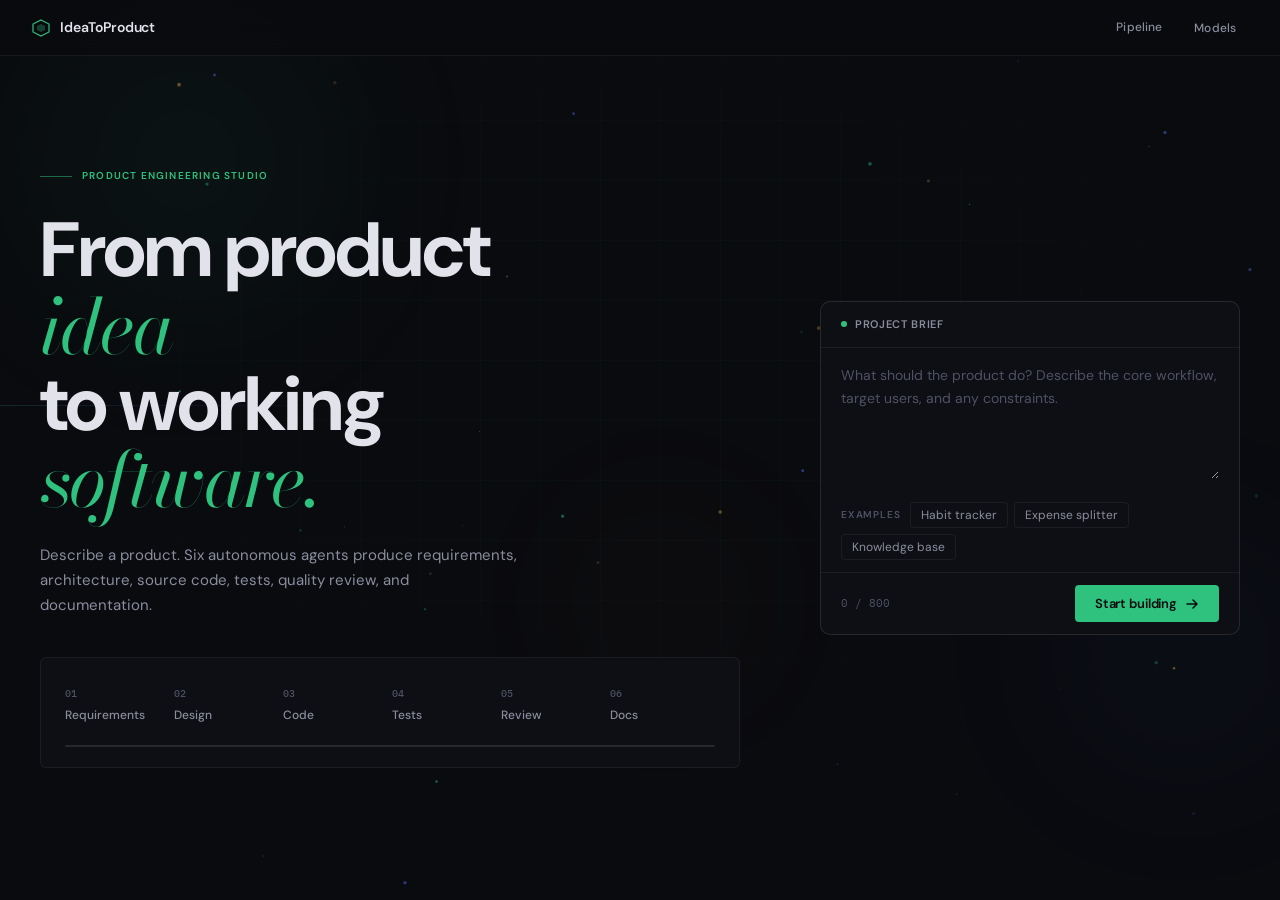
==== commit 6692dd00: "edits in frontend and backedn. review to code agent retry count reduced to one" ====
--- a/frontend/index.html
+++ b/frontend/index.html
@@ -172,6 +172,7 @@
 
     <!-- Sidebar -->
     <aside class="studio-sidebar" id="studioSidebar">
+      <div class="sidebar-resize-handle" id="sidebarResizeHandle" aria-label="Resize sidebar"></div>
       <!-- Project info -->
       <div class="sb-project">
         <div class="sb-proj-name" id="sbProjName">—</div>
@@ -220,6 +221,12 @@
             <path d="M5 7h6M5 9.5h4" stroke="currentColor" stroke-width="1.2" stroke-linecap="round" />
           </svg>
           Models
+        </button>
+        <button class="sb-item" data-view="usage" onclick="switchView('usage')" type="button">
+          <svg class="sb-icon" viewBox="0 0 16 16" fill="none" aria-hidden="true">
+            <path d="M3 12.5V8M6.5 12.5V5M10 12.5V2.5M13 12.5V7" stroke="currentColor" stroke-width="1.2" stroke-linecap="round"/>
+          </svg>
+          Token Usage
         </button>
       </nav>
 
@@ -244,6 +251,7 @@
       <div id="view-documentation" class="studio-view hidden"></div>
       <div id="view-artifacts" class="studio-view hidden"></div>
       <div id="view-models" class="studio-view hidden"></div>
+      <div id="view-usage" class="studio-view hidden"></div>
 <div id="view-github" class="studio-view hidden"></div>
     </main>
   </section>
--- a/frontend/style.css
+++ b/frontend/style.css
@@ -420,6 +420,29 @@
 
 .studio-sidebar::-webkit-scrollbar { width: 4px; }
 .studio-sidebar::-webkit-scrollbar-thumb { background: var(--border-md); border-radius: 2px; }
+.sidebar-resize-handle {
+  position: absolute; top: 0; right: -4px; bottom: 0; width: 8px;
+  cursor: col-resize; z-index: 2;
+}
+.sidebar-resize-handle:hover { background: var(--accent); opacity: .35; }
+.edge-case-list { display: flex; flex-direction: column; gap: 10px; }
+.edge-case-card {
+  padding: 14px 16px;
+  background: var(--bg-2);
+  border: 1px solid var(--border);
+  border-left: 2px solid var(--border-md);
+  border-radius: var(--radius);
+}
+.edge-case-id {
+  margin-bottom: 6px;
+  color: var(--accent);
+  font: 11px var(--font-mono);
+}
+.edge-case-description { color: var(--text); line-height: 1.5; }
+.edge-case-meta {
+  display: flex; align-items: center; flex-wrap: wrap; gap: 6px;
+  margin-top: 10px; color: var(--text-muted); font-size: 11px;
+}
 
 .sb-project {
   padding: 0 20px 16px;
@@ -608,6 +631,19 @@
   font-size: 11px; color: var(--text-muted);
   font-family: var(--font-mono);
 }
+.ov-problem-card {
+  background: var(--bg-2);
+  border: 1px solid var(--border);
+  border-left: 2px solid var(--accent);
+  border-radius: var(--radius);
+  padding: 18px 20px;
+  margin-bottom: 28px;
+}
+.ov-problem-text {
+  font-size: 15px;
+  line-height: 1.6;
+  color: var(--text-primary);
+}
 
 /* Pipeline flow visualization */
 .pipeline-flow { display: flex; flex-direction: column; gap: 0; }
@@ -845,6 +881,21 @@
 }
 .tc-pass { color: var(--green); background: var(--green-dim); }
 .tc-fail { color: var(--red); background: var(--red-dim); }
+.tc-pending { color: var(--text-muted); background: var(--bg-3); }
+.token-usage-table { display: flex; flex-direction: column; gap: 8px; }
+.token-row {
+  display: grid;
+  grid-template-columns: 1.1fr 1.4fr .9fr 1.4fr;
+  gap: 12px;
+  align-items: center;
+  padding: 12px 14px;
+  background: var(--bg-2);
+  border: 1px solid var(--border);
+  border-radius: var(--radius);
+}
+.token-agent { font-weight: 600; }
+.token-model, .token-detail { color: var(--text-muted); font-family: var(--font-mono); font-size: 11px; }
+.token-value { color: var(--accent); font-family: var(--font-mono); font-size: 12px; }
 .tc-id { font-family: var(--font-mono); font-size: 11px; color: var(--text-muted); flex-shrink: 0; }
 .tc-name { font-size: 13px; font-weight: 500; flex: 1; }
 .tc-expect { font-family: var(--font-mono); font-size: 11px; color: var(--text-muted); }
@@ -939,6 +990,10 @@
 .action-rework:hover { background: rgba(212,162,78,0.15); }
 
 /* ── Documentation view ───────────────────── */
+.doc-export-btn {
+  margin-top: 16px;
+}
+
 .doc-prose {
   max-width: 680px;
 }
@@ -1420,6 +1475,7 @@
 }
 
 @media (max-width: 768px) {
+  .sidebar-resize-handle { display: none; }
   .nav-inner { padding: 0 16px; }
   .nav-links:not(.nav-studio) { display: none; }
   .mobile-menu-toggle { display: flex; }
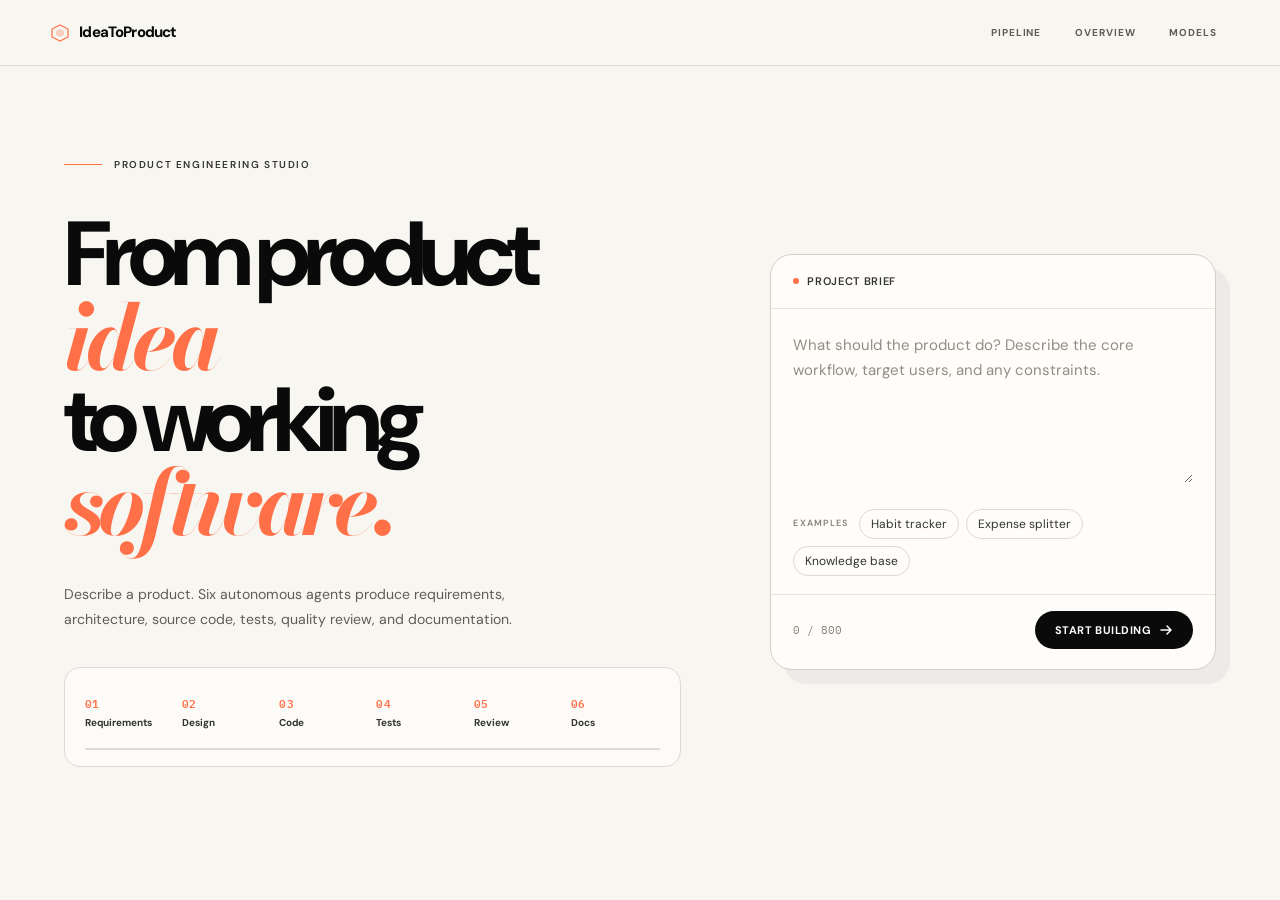
==== commit b72ca1d1: "results are better than previous and sometimes generated output works correctly . changes in fronten" ====
--- a/frontend/index.html
+++ b/frontend/index.html
@@ -33,17 +33,27 @@
       <!-- Landing nav links -->
       <div class="nav-links" id="navLanding">
         <a href="#pipeline-overview" class="nav-link">Pipeline</a>
+        <button class="nav-link" id="navOverviewBtn" type="button" onclick="openPipelineOverview()">Overview</button>
         <button class="nav-link" id="navModelCfgBtn" type="button">Models</button>
       </div>
 
       <!-- Studio nav (shown during workspace) -->
       <div class="nav-links nav-studio hidden" id="navStudio">
-        <span class="studio-project-name" id="studioProjectName">—</span>
         <div class="pipeline-status" id="navPipelineStatus">
           <span class="status-indicator" id="navStatusIndicator"></span>
           <span class="status-label" id="navPipelineLabel">Initializing</span>
         </div>
+        <button class="nav-btn-ghost stop-btn hidden" id="stopPipelineBtn" type="button"
+          onclick="stopPipeline()">Stop</button>
         <button class="nav-btn-ghost" id="navModelCfgBtn2" type="button">Models</button>
+        <div class="export-menu-wrap">
+          <button class="nav-btn-ghost" id="exportMenuBtn" type="button" aria-expanded="false">Export</button>
+          <div class="export-menu hidden" id="exportMenu" role="menu">
+            <button type="button" data-export="zip">Download project ZIP</button>
+            <button type="button" data-export="json">Export pipeline JSON</button>
+            <button type="button" data-export="markdown">Export report Markdown</button>
+          </div>
+        </div>
         <button class="nav-btn-ghost" onclick="exitStudio()" type="button">Exit</button>
       </div>
 
@@ -201,6 +211,13 @@
 
       <div class="sb-section-label">Project</div>
       <nav class="sb-nav" aria-label="Project views">
+        <button class="sb-item" data-view="projects" onclick="switchView('projects')" type="button">
+          <svg class="sb-icon" viewBox="0 0 16 16" fill="none" aria-hidden="true">
+            <path d="M2 4.5h4l1.5 1.5H14v7H2v-8.5z" stroke="currentColor" stroke-width="1.2" />
+            <path d="M2 4.5V3h4l1.5 1.5" stroke="currentColor" stroke-width="1.2" />
+          </svg>
+          Previous Projects
+        </button>
         <button class="sb-item" data-view="artifacts" onclick="switchView('artifacts')" type="button">
           <svg class="sb-icon" viewBox="0 0 16 16" fill="none" aria-hidden="true">
             <path d="M3 2h7l4 4v9H3V2z" stroke="currentColor" stroke-width="1.2" />
@@ -242,7 +259,28 @@
 
     <!-- Main content area -->
     <main class="studio-main" id="studioMain">
+      <section id="liveWorkspacePanel" class="live-workspace-panel hidden" aria-live="polite">
+        <div class="live-workspace-head">
+          <div>
+            <div class="live-kicker">CODE AGENT / LIVE WORKSPACE</div>
+            <h2>Generated source</h2>
+            <p id="liveWorkspaceStatus">Waiting for generated files…</p>
+          </div>
+          <span class="live-workspace-indicator"><i></i><span id="liveWorkspaceBadge">Waiting</span></span>
+        </div>
+        <div class="live-workspace-grid">
+          <aside class="live-file-list" id="liveFileList">
+            <div class="live-empty">Files will appear here when the Code Agent saves them.</div>
+          </aside>
+          <div class="live-editor">
+            <div class="live-editor-tab" id="liveEditorTab">No file selected</div>
+            <pre id="liveEditorContent">// Real generated source will appear here.
+// This panel never substitutes demo code.</pre>
+          </div>
+        </div>
+      </section>
       <div id="view-overview" class="studio-view"></div>
+      <div id="view-projects" class="studio-view hidden"></div>
       <div id="view-requirement" class="studio-view hidden"></div>
       <div id="view-design" class="studio-view hidden"></div>
       <div id="view-code" class="studio-view hidden"></div>
--- a/frontend/style.css
+++ b/frontend/style.css
@@ -7,20 +7,20 @@
 
 /* ── Tokens ───────────────────────────────────── */
 :root {
-  --bg:       #0a0b0f;
-  --bg-1:     #0e0f14;
-  --bg-2:     #121319;
-  --bg-3:     #16171e;
-  --bg-4:     #1c1d26;
-  --bg-5:     #22232e;
-
-  --border:     rgba(255, 255, 255, 0.06);
-  --border-md:  rgba(255, 255, 255, 0.10);
-  --border-hi:  rgba(255, 255, 255, 0.18);
-
-  --text:       #e2e3ea;
-  --text-dim:   #8b8d9e;
-  --text-muted: #4e5164;
+  --bg:       #F8F6F1;
+  --bg-1:     #FFFDF9;
+  --bg-2:     #F1EEE7;
+  --bg-3:     #EAE6DE;
+  --bg-4:     #DFDBD2;
+  --bg-5:     #D4CFC5;
+
+  --border:     rgba(10, 10, 10, 0.10);
+  --border-md:  rgba(10, 10, 10, 0.16);
+  --border-hi:  rgba(10, 10, 10, 0.28);
+
+  --text:       #0A0A0A;
+  --text-dim:   #5F5C56;
+  --text-muted: #858078;
 
   --green:      #2ec27e;
   --green-dim:  rgba(46, 194, 126, 0.08);
@@ -30,17 +30,17 @@
   --amber:      #d4a24e;
   --amber-dim:  rgba(212, 162, 78, 0.08);
 
-  --accent:     #2ec27e;
-  --accent-dim: rgba(46, 194, 126, 0.08);
-  --accent-glow: rgba(46, 194, 126, 0.2);
-
-  --radius:     6px;
-  --radius-sm:  4px;
-  --radius-lg:  10px;
+  --accent:     #FF7048;
+  --accent-dim: rgba(255, 112, 72, 0.10);
+  --accent-glow: rgba(255, 112, 72, 0.18);
+
+  --radius:     12px;
+  --radius-sm:  8px;
+  --radius-lg:  20px;
   --nav-h:      56px;
   --sb-w:       232px;
 
-    --font:       'DM Sans', system-ui, -apple-system, sans-serif;
+  --font:       'DM Sans', system-ui, -apple-system, sans-serif;
   --font-serif: 'Bodoni Moda', Georgia, serif;
   --font-mono:  'IBM Plex Mono', 'SF Mono', monospace;
   --dur: 0.2s;
@@ -131,6 +131,11 @@
 .nav-btn-ghost:hover {
   color: var(--text); border-color: var(--border-hi); background: var(--bg-3);
 }
+.nav-btn-ghost.stop-btn { color: var(--red); }
+.nav-btn-ghost.stop-btn:hover {
+  color: var(--red); border-color: var(--red); background: var(--bg-3);
+}
+.nav-btn-ghost.stop-btn:disabled { opacity: 0.65; cursor: wait; }
 
 .studio-project-name {
   font-size: 12px; font-weight: 500; color: var(--text-dim);
@@ -156,6 +161,8 @@
 .status-indicator.running { animation: pulse 2s infinite; }
 .status-indicator.done { background: var(--green); }
 .status-indicator.error { background: var(--red); }
+.status-indicator.stopping,
+.status-indicator.cancelled { background: var(--amber); }
 
 @keyframes pulse {
   0%, 100% { opacity: 1; }
@@ -391,6 +398,156 @@
 .btn-ghost:hover {
   color: var(--text); border-color: var(--border-hi);
   background: var(--bg-3);
+}
+
+.project-list { display: grid; gap: 10px; }
+.project-folder {
+  overflow: hidden;
+  background: var(--bg-2);
+  border: 1px solid var(--border);
+  border-radius: var(--radius-lg);
+}
+.project-folder summary {
+  display: flex;
+  align-items: center;
+  justify-content: space-between;
+  gap: 16px;
+  padding: 16px 18px;
+  cursor: pointer;
+  list-style: none;
+}
+.project-folder summary::-webkit-details-marker { display: none; }
+.project-folder summary::before { content: '▸'; color: var(--accent); }
+.project-folder[open] summary::before { content: '▾'; }
+.project-folder-name {
+  flex: 1;
+  min-width: 0;
+  overflow-wrap: anywhere;
+  font-family: var(--font-mono);
+  color: var(--text);
+}
+.project-folder-meta {
+  color: var(--text-muted);
+  font-size: 11px;
+  text-align: right;
+}
+.project-file-list {
+  display: grid;
+  gap: 6px;
+  padding: 0 18px 16px 40px;
+  color: var(--text-dim);
+  font: 11px/1.5 var(--font-mono);
+  overflow-wrap: anywhere;
+}
+.project-file-empty { list-style: none; color: var(--text-muted); }
+
+.export-menu-wrap { position: relative; }
+.export-menu {
+  position: absolute;
+  z-index: 120;
+  top: calc(100% + 8px);
+  right: 0;
+  min-width: 190px;
+  padding: 6px;
+  border: 1px solid var(--border-md);
+  border-radius: var(--radius);
+  background: var(--bg-2);
+  box-shadow: 0 12px 32px rgba(0, 0, 0, .28);
+}
+.export-menu button {
+  width: 100%;
+  padding: 9px 10px;
+  border-radius: var(--radius-sm);
+  color: var(--text-dim);
+  font-size: 12px;
+  text-align: left;
+}
+.export-menu button:hover { color: var(--text); background: var(--bg-3); }
+
+.live-workspace-panel {
+  max-width: 1120px;
+  margin: 0 0 28px;
+  padding: 18px;
+  border: 1px solid var(--border-md);
+  border-radius: var(--radius-lg);
+  background: var(--bg-2);
+}
+.live-workspace-head {
+  display: flex;
+  align-items: flex-start;
+  justify-content: space-between;
+  gap: 18px;
+  margin-bottom: 16px;
+}
+.live-kicker {
+  color: var(--accent);
+  font: 10px/1.4 var(--font-mono);
+  letter-spacing: .12em;
+}
+.live-workspace-head h2 { margin-top: 4px; font-size: 17px; }
+.live-workspace-head p { margin-top: 3px; color: var(--text-dim); font-size: 12px; }
+.live-workspace-indicator {
+  display: inline-flex;
+  align-items: center;
+  gap: 7px;
+  color: var(--text-muted);
+  font-size: 11px;
+}
+.live-workspace-indicator i {
+  width: 7px;
+  height: 7px;
+  border-radius: 50%;
+  background: var(--text-muted);
+}
+.live-workspace-indicator.is-active i { background: var(--accent); animation: pulse 2s infinite; }
+.live-workspace-grid {
+  display: grid;
+  grid-template-columns: minmax(150px, .35fr) minmax(0, 1fr);
+  min-height: 180px;
+  overflow: hidden;
+  border: 1px solid var(--border);
+  border-radius: var(--radius);
+}
+.live-file-list {
+  max-height: 360px;
+  overflow: auto;
+  padding: 8px;
+  border-right: 1px solid var(--border);
+  background: var(--bg-1);
+}
+.live-file-button {
+  display: block;
+  width: 100%;
+  padding: 7px 8px;
+  overflow: hidden;
+  border-radius: var(--radius-sm);
+  color: var(--text-dim);
+  font: 11px/1.4 var(--font-mono);
+  text-align: left;
+  text-overflow: ellipsis;
+  white-space: nowrap;
+}
+.live-file-button:hover,
+.live-file-button.active { color: var(--text); background: var(--bg-3); }
+.live-empty { padding: 10px; color: var(--text-muted); font-size: 11px; }
+.live-editor { min-width: 0; background: var(--bg); }
+.live-editor-tab {
+  padding: 8px 12px;
+  overflow: hidden;
+  border-bottom: 1px solid var(--border);
+  color: var(--text-dim);
+  font: 11px/1.4 var(--font-mono);
+  text-overflow: ellipsis;
+  white-space: nowrap;
+}
+.live-editor pre {
+  max-height: 330px;
+  overflow: auto;
+  padding: 14px;
+  color: var(--text);
+  font: 11px/1.55 var(--font-mono);
+  white-space: pre-wrap;
+  overflow-wrap: anywhere;
 }
 
 /* ══════════════════════════════════════════════
@@ -1478,6 +1635,8 @@
   .sidebar-resize-handle { display: none; }
   .nav-inner { padding: 0 16px; }
   .nav-links:not(.nav-studio) { display: none; }
+  #navLanding { display: flex; margin-left: auto; }
+  #navLanding > :not(#navOverviewBtn) { display: none; }
   .mobile-menu-toggle { display: flex; }
 
   .screen-landing { padding: calc(var(--nav-h) + 24px) 16px 40px; }
@@ -1517,6 +1676,10 @@
   .ic-examples { flex-direction: column; align-items: flex-start; }
   .cm-actions { flex-direction: column; }
   .cm-actions .cta-btn, .cm-actions .btn-ghost { width: 100%; justify-content: center; }
+  .live-workspace-grid { grid-template-columns: 1fr; }
+  .live-file-list { max-height: 150px; border-right: 0; border-bottom: 1px solid var(--border); }
+  .project-folder summary { align-items: flex-start; flex-wrap: wrap; }
+  .project-folder-meta { width: 100%; text-align: left; padding-left: 18px; }
 }
 
 /* ── Shake animation ──────────────────────── */
@@ -1977,4 +2140,256 @@
   font-family: 'Bodoni Moda', Georgia, serif;
   font-style: italic;
   font-weight: 700;
+}
+
+/* Editorial paper theme from the supplied frontend revision. */
+:root {
+  --font: 'DM Sans', 'Helvetica Neue', Arial, sans-serif;
+  --font-serif: 'Bodoni Moda', 'DM Serif Display', Georgia, serif;
+  --font-mono: 'IBM Plex Mono', 'SFMono-Regular', monospace;
+  --nav-h: 66px;
+  --sb-w: 248px;
+  --dur: .28s;
+}
+html, body { background: var(--bg); color: var(--text); }
+html { scroll-behavior: smooth; }
+body {
+  background-color: var(--bg);
+  background-image: radial-gradient(rgba(10,10,10,.035) .65px, transparent .65px);
+  background-size: 5px 5px;
+}
+::selection { background: var(--accent); color: #0A0A0A; }
+:focus-visible { outline: 2px solid var(--accent); outline-offset: 3px; }
+
+.nav, .nav.scrolled {
+  background: rgba(248,246,241,.94);
+  backdrop-filter: blur(14px);
+  -webkit-backdrop-filter: blur(14px);
+  border-bottom: 1px solid #DCDAD5;
+  box-shadow: none;
+}
+.nav-inner { max-width: 1540px; padding: 0 clamp(18px, 4vw, 64px); }
+.nav-logo { color: #0A0A0A; font-weight: 800; letter-spacing: -.055em; font-size: 15px; }
+.nav-logo .logo-mark { color: var(--accent); }
+.nav-links { gap: 10px; }
+.nav-link {
+  color: #5F5C56;
+  border-radius: 999px;
+  text-transform: uppercase;
+  font-size: 10px;
+  letter-spacing: .09em;
+  font-weight: 700;
+}
+.nav-link:hover { color: #0A0A0A; background: #EAE6DE; }
+.nav-btn-ghost { color: #333; border: 1px solid #DCDAD5; border-radius: 999px; }
+.nav-btn-ghost:hover { color: #0A0A0A; border-color: #0A0A0A; background: transparent; }
+.nav-btn-ghost.stop-btn { color: var(--red); border-color: var(--red); }
+.nav-btn-ghost.stop-btn:hover { color: var(--red); background: #f1eee7; }
+.nav-btn-ghost.stop-btn:disabled { opacity: .65; cursor: wait; }
+.pipeline-status {
+  background: #FFFDF9;
+  border-color: #DCDAD5;
+  color: #5F5C56;
+  border-radius: 999px;
+}
+.status-indicator.stopping,
+.status-indicator.cancelled { background: var(--amber); }
+
+.screen-landing {
+  position: relative;
+  isolation: isolate;
+  overflow: hidden;
+  min-height: 100svh;
+  padding: 0 clamp(18px, 5vw, 76px) 42px;
+  background: #F8F6F1;
+}
+.landing-bg { position: absolute; inset: 0; z-index: -1; pointer-events: none; opacity: .28; }
+.bg-grid {
+  opacity: .18;
+  background-image: linear-gradient(rgba(10,10,10,.08) 1px, transparent 1px), linear-gradient(90deg, rgba(10,10,10,.08) 1px, transparent 1px);
+  background-size: 64px 64px;
+  mask-image: linear-gradient(to bottom, black, transparent 80%);
+}
+.bg-orb, .bg-glow-line, .bg-particles { display: none !important; }
+.landing-grid {
+  max-width: 1440px;
+  grid-template-columns: minmax(0, 1.08fr) minmax(360px, .78fr);
+  gap: clamp(34px, 7vw, 112px);
+  align-items: center;
+  padding-top: calc(var(--nav-h) + clamp(48px, 8vh, 100px));
+  padding-bottom: clamp(46px, 8vh, 96px);
+}
+.landing-editorial { max-width: 760px; }
+.landing-eyebrow { color: #333; gap: 12px; margin-bottom: clamp(22px, 3.2vw, 42px); font-size: 10px; letter-spacing: .16em; }
+.eyebrow-line { width: 38px; background: var(--accent); opacity: 1; }
+.landing-heading {
+  font-size: clamp(54px, 7.1vw, 108px);
+  line-height: .91;
+  letter-spacing: -.085em;
+  font-weight: 800;
+  color: #0A0A0A;
+  margin-bottom: clamp(22px, 3vw, 38px);
+  text-wrap: balance;
+}
+.landing-heading .lh-line { white-space: nowrap; }
+.landing-heading .lh-serif { color: var(--accent); font-weight: 700; font-style: italic; letter-spacing: -.075em; }
+.landing-description { max-width: 470px; color: #5F5C56; font-size: clamp(14px, 1.1vw, 16px); line-height: 1.8; margin-bottom: 34px; }
+.pipeline-track {
+  max-width: 700px;
+  padding: 18px 20px 16px;
+  background: rgba(255,253,249,.78);
+  border: 1px solid #DCDAD5;
+  border-radius: 16px;
+  box-shadow: none;
+}
+.pt-stages { gap: 8px; }
+.pt-stage { min-width: 0; }
+.pt-num { color: var(--accent); font-size: 11px; font-weight: 600; }
+.pt-label { color: #333; font-size: clamp(9px, .78vw, 11px); font-weight: 700; }
+.pt-connector { background: #DCDAD5; margin-top: 10px; }
+.pt-signal { background: linear-gradient(90deg, transparent, var(--accent), transparent); }
+.landing-input { max-width: 530px; width: 100%; justify-self: end; }
+.idea-card {
+  background: #FFFDF9;
+  border: 1px solid #D2CFC7;
+  border-radius: 22px;
+  box-shadow: 14px 14px 0 rgba(10,10,10,.045);
+  overflow: hidden;
+}
+.idea-card:focus-within { border-color: var(--accent); box-shadow: 14px 14px 0 rgba(255,112,72,.10); }
+.ic-header { padding: 18px 22px; border-bottom-color: #E8E4DC; color: #333; }
+.ic-dot { background: var(--accent); animation: none; }
+.ic-label { color: #333; }
+.ic-body { padding: 24px 22px 10px; }
+.ic-textarea { color: #0A0A0A; font-size: 15px; min-height: 150px; line-height: 1.7; }
+.ic-textarea::placeholder { color: #928D84; }
+.ic-examples { padding: 10px 22px 18px; gap: 7px; }
+.ic-ex-label { color: #858078; font-size: 9px; letter-spacing: .12em; }
+.ic-chip { color: #333; border: 1px solid #DCDAD5; border-radius: 999px; padding: 6px 11px; }
+.ic-chip:hover { background: #F1EEE7; border-color: #A9A39A; color: #0A0A0A; }
+.ic-footer { padding: 16px 22px 20px; border-top-color: #E8E4DC; gap: 12px; }
+.ic-char-count, .ic-char-max { color: #858078; }
+.cta-btn {
+  color: #FFFDF9;
+  background: #0A0A0A;
+  border-radius: 999px;
+  padding: 12px 20px;
+  font-size: 11px;
+  font-weight: 700;
+  letter-spacing: .04em;
+  text-transform: uppercase;
+}
+.cta-btn:hover { color: #0A0A0A; background: var(--accent); filter: none; transform: translateY(-2px); }
+.btn-ghost { color: #333; border-color: #DCDAD5; border-radius: 999px; }
+.btn-ghost:hover { color: #0A0A0A; background: #F1EEE7; border-color: #A9A39A; }
+
+.screen-studio { background: #F8F6F1; }
+.studio-sidebar { background: #F2EFE8; border-right: 1px solid #DCDAD5; padding: 24px 0 18px; box-shadow: none; }
+.sb-project { border-bottom-color: #DCDAD5; padding: 0 20px 20px; }
+.sb-proj-name { color: #0A0A0A; font-size: 14px; letter-spacing: -.025em; }
+.sb-proj-status { color: #6E6961; }
+.sb-section-label { color: #858078; letter-spacing: .14em; font-size: 9px; }
+.sb-item, .sb-stage-item { color: #625E57; border-radius: 9px; }
+.sb-item:hover, .sb-stage-item:hover { color: #0A0A0A; background: #E7E2D9; }
+.sb-item.active, .sb-stage-item.active { color: #0A0A0A; background: #E8E2D9; border-left: 2px solid var(--accent); }
+.sb-stage-item.done { color: #5F5C56; }
+.sb-stage-dot { background: #B9B2A7; }
+.sb-stage-item.active .sb-stage-dot { background: var(--accent); }
+.sb-activity-count { color: #A63D22; background: rgba(255,112,72,.14); border-radius: 999px; }
+.act-item { border-bottom-color: #E2DED6; }
+.act-time { color: #858078; }
+.act-agent { color: #333; }
+.act-detail { color: #6E6961; }
+.studio-main { padding: clamp(24px, 4vw, 54px) clamp(18px, 4vw, 56px) 72px; }
+.studio-view { max-width: 1120px; }
+.view-hd { margin-bottom: 34px; }
+.view-breadcrumb, .sec-title { color: #858078; letter-spacing: .13em; }
+.view-title { color: #0A0A0A; font-size: clamp(26px, 3vw, 40px); line-height: 1.05; letter-spacing: -.06em; }
+.view-sub { color: #625E57; font-size: 14px; }
+.sec-title { border-bottom-color: #DCDAD5; }
+.ov-card, .edge-case-card, .gh-card, .gh-info-card, .token-row {
+  background: #FFFDF9;
+  border-color: #DCDAD5;
+  border-radius: 14px;
+  box-shadow: none;
+}
+.ov-card { padding: 22px; }
+.ov-card-label { color: #858078; }
+.ov-card-val { color: #0A0A0A; }
+.ov-card-sub, .dec-reason { color: #6E6961; }
+.ov-problem-card { background: #F1EEE7; border-color: #DCDAD5; }
+.ov-problem-text { color: #333; }
+.code-workspace { border-color: #292929; border-radius: 14px; background: #111; }
+.cw-tree { background: #171717; border-right-color: #303030; }
+.cw-tree-title { color: #A5A098; }
+.cw-file { color: #C1BDB5; }
+.cw-file:hover, .cw-file.active { background: #292521; color: #FF8968; }
+.cw-file.active { border-left-color: var(--accent); }
+.cw-content { background: #101010; color: #E7E2DA; }
+.doc-prose pre { background: #101010; color: #E7E2DA; border-radius: 12px; }
+.gh-file-tree { background: #FFFDF9; }
+.gh-file-item { color: #5F5C56; }
+.gh-file-item:hover { background: #F1EEE7; }
+.gh-file-empty { color: #858078; }
+.overlay { background: rgba(10,10,10,.56); backdrop-filter: blur(5px); }
+.clarify-modal, .model-config-modal {
+  background: #F8F6F1;
+  border: 1px solid #DCDAD5;
+  border-radius: 22px;
+  box-shadow: 0 28px 90px rgba(0,0,0,.22);
+}
+.cm-header, .cm-title, .mcm-title { color: #0A0A0A; }
+.cm-sub, .mcm-sub, .mcm-note { color: #625E57; }
+.mcm-agent { background: #FFFDF9; border-color: #DCDAD5; border-radius: 12px; }
+.mcm-model-select, .gh-input { color: #0A0A0A; background: #FFFDF9; border-color: #DCDAD5; border-radius: 9px; }
+.mcm-model-select:focus, .gh-input:focus { border-color: var(--accent); }
+.mcm-provider-tag { border-radius: 999px; }
+.gh-card-title { color: #0A0A0A; }
+.gh-label, .gh-hint { color: #625E57; }
+.gh-status-idle { background: #F1EEE7; color: #625E57; }
+.ov-card, .edge-case-card, .gh-card, .gh-info-card, .idea-card, .pipeline-track {
+  transition: transform .3s cubic-bezier(.16,1,.3,1), border-color .25s ease, box-shadow .25s ease;
+}
+.ov-card:hover { transform: translateY(-2px); border-color: #C8C1B7; }
+button, a { -webkit-tap-highlight-color: transparent; }
+button:disabled { cursor: not-allowed; }
+
+@media (max-width: 1100px) {
+  .landing-grid { grid-template-columns: minmax(0, 1fr) minmax(320px, .85fr); gap: 34px; }
+  .landing-heading { font-size: clamp(48px, 6.8vw, 78px); }
+  .landing-heading .lh-line { white-space: normal; }
+}
+@media (max-width: 760px) {
+  .nav-inner { padding: 0 18px; }
+  .nav-links { gap: 2px; }
+  .nav-link { padding: 7px 8px; font-size: 9px; }
+  .screen-landing { padding-left: 18px; padding-right: 18px; }
+  .landing-grid { grid-template-columns: 1fr; gap: 36px; padding-top: calc(var(--nav-h) + 38px); }
+  .landing-heading { font-size: clamp(48px, 13vw, 78px); }
+  .landing-heading .lh-line { white-space: normal; }
+  .landing-description { margin-bottom: 26px; }
+  .pipeline-track { padding: 14px 12px; overflow: hidden; }
+  .pt-stages { grid-template-columns: repeat(3, minmax(0, 1fr)); row-gap: 8px; }
+  .pt-label { font-size: 11px; }
+  .landing-input { justify-self: stretch; max-width: none; }
+  .idea-card { box-shadow: 7px 7px 0 rgba(10,10,10,.045); }
+  .studio-sidebar { box-shadow: 8px 0 30px rgba(10,10,10,.08); }
+  .studio-main { padding: 24px 18px 54px; }
+  .code-workspace { grid-template-columns: minmax(110px, 34%) minmax(0, 1fr); }
+  .cw-content { padding: 14px; font-size: 11px; }
+  .token-row { grid-template-columns: 1fr 1fr; }
+}
+@media (max-width: 430px) {
+  .nav-logo { font-size: 13px; gap: 7px; }
+  .nav-logo .logo-mark { width: 16px; height: 16px; }
+  .nav-link { font-size: 8px; padding: 6px; }
+  .ic-footer { align-items: flex-start; flex-direction: column; }
+  .ic-footer .cta-btn { width: 100%; justify-content: center; }
+  .pt-label { font-size: 10px; }
+}
+@media (prefers-reduced-motion: reduce) {
+  html { scroll-behavior: auto; }
+  .landing-editorial, .landing-input { animation: none; opacity: 1; transform: none; }
+  .pt-signal, .status-indicator.running, .sb-stage-item.active .sb-stage-dot, .ic-dot { animation: none !important; }
+  .ov-card:hover { transform: none; }
 }
